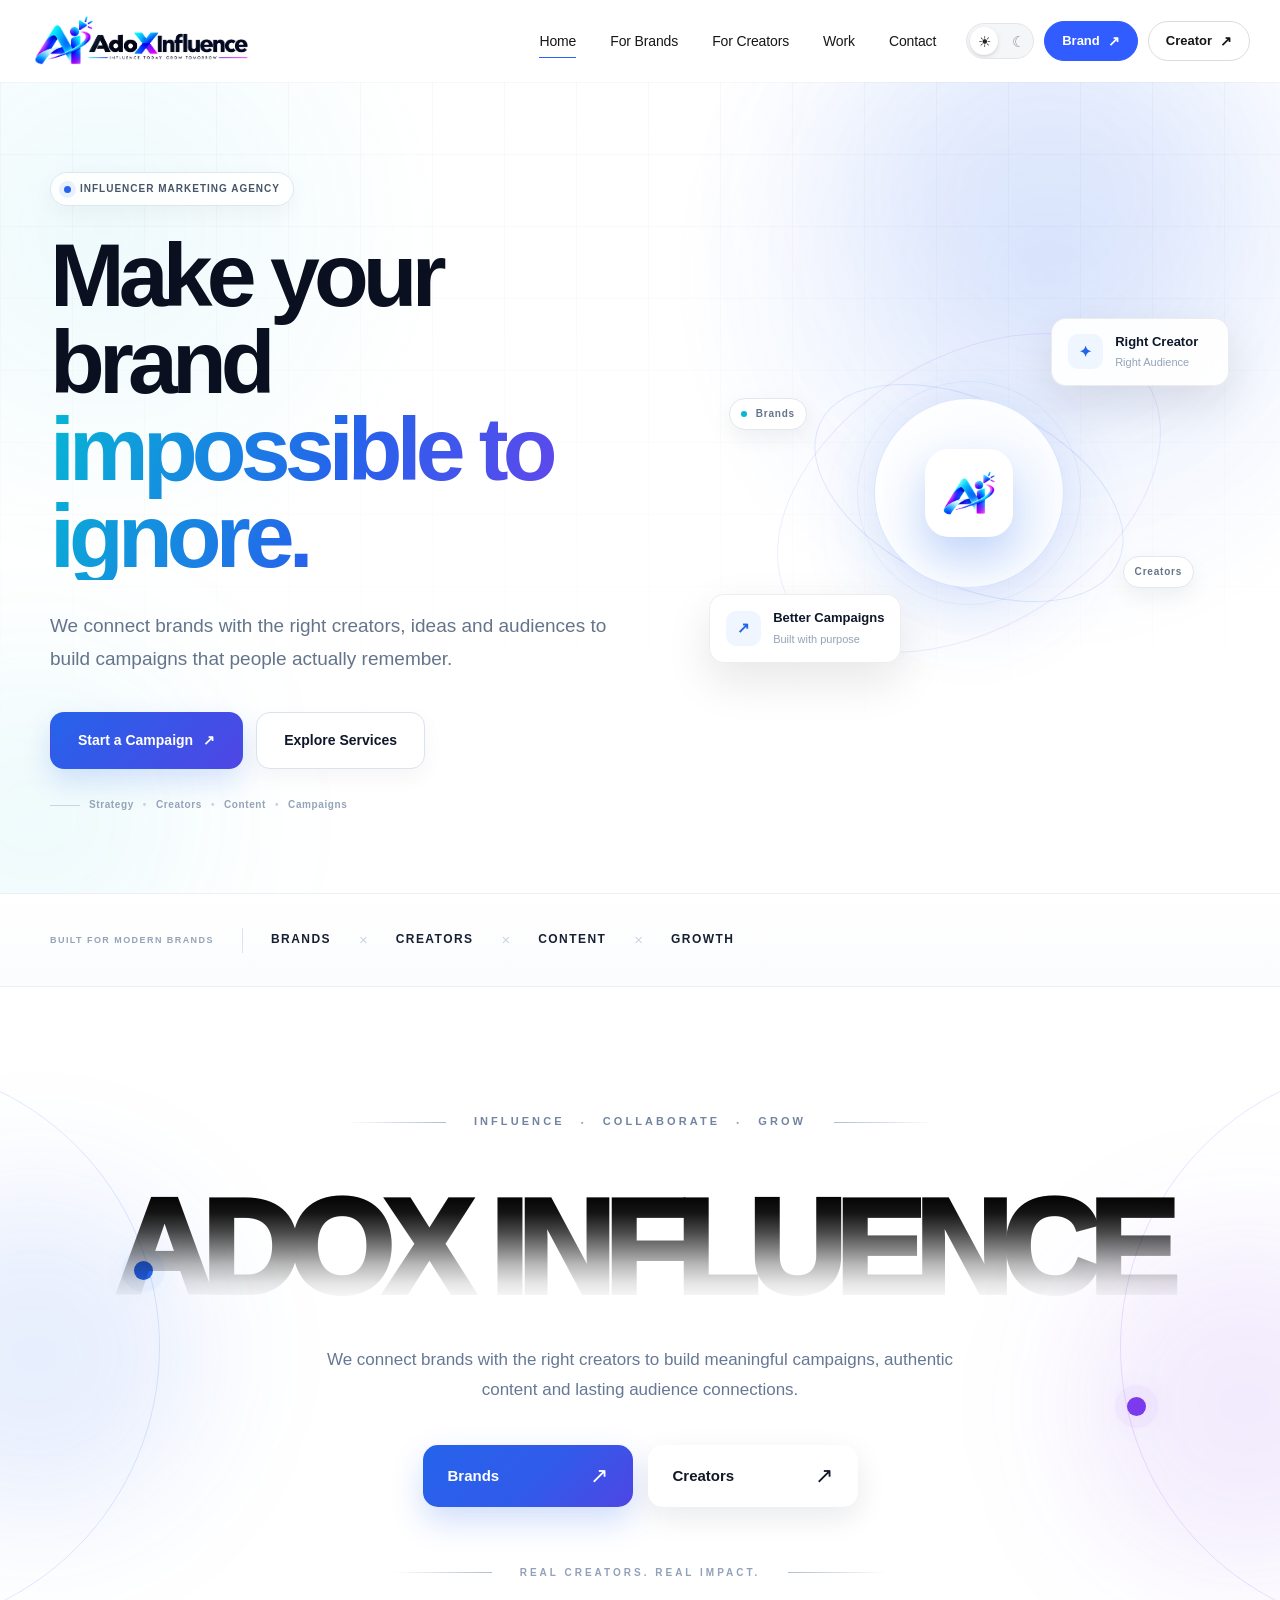
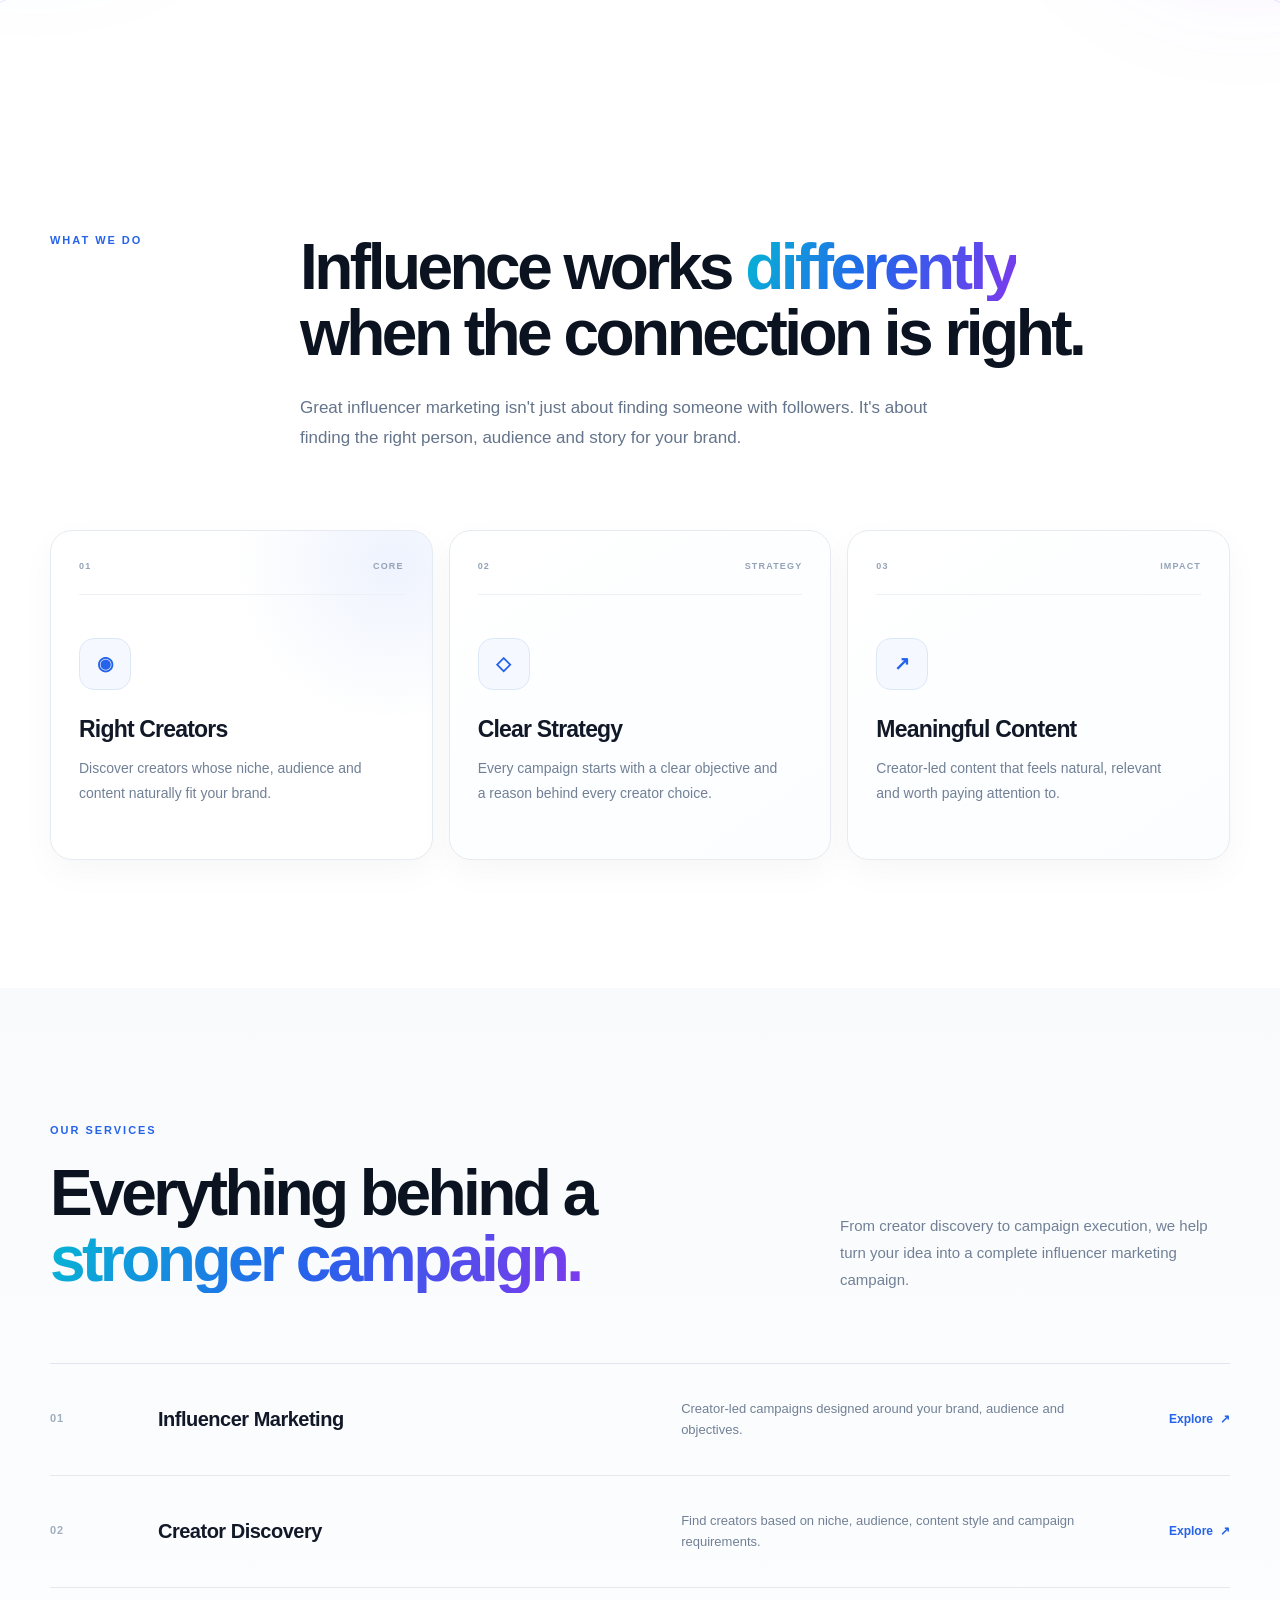
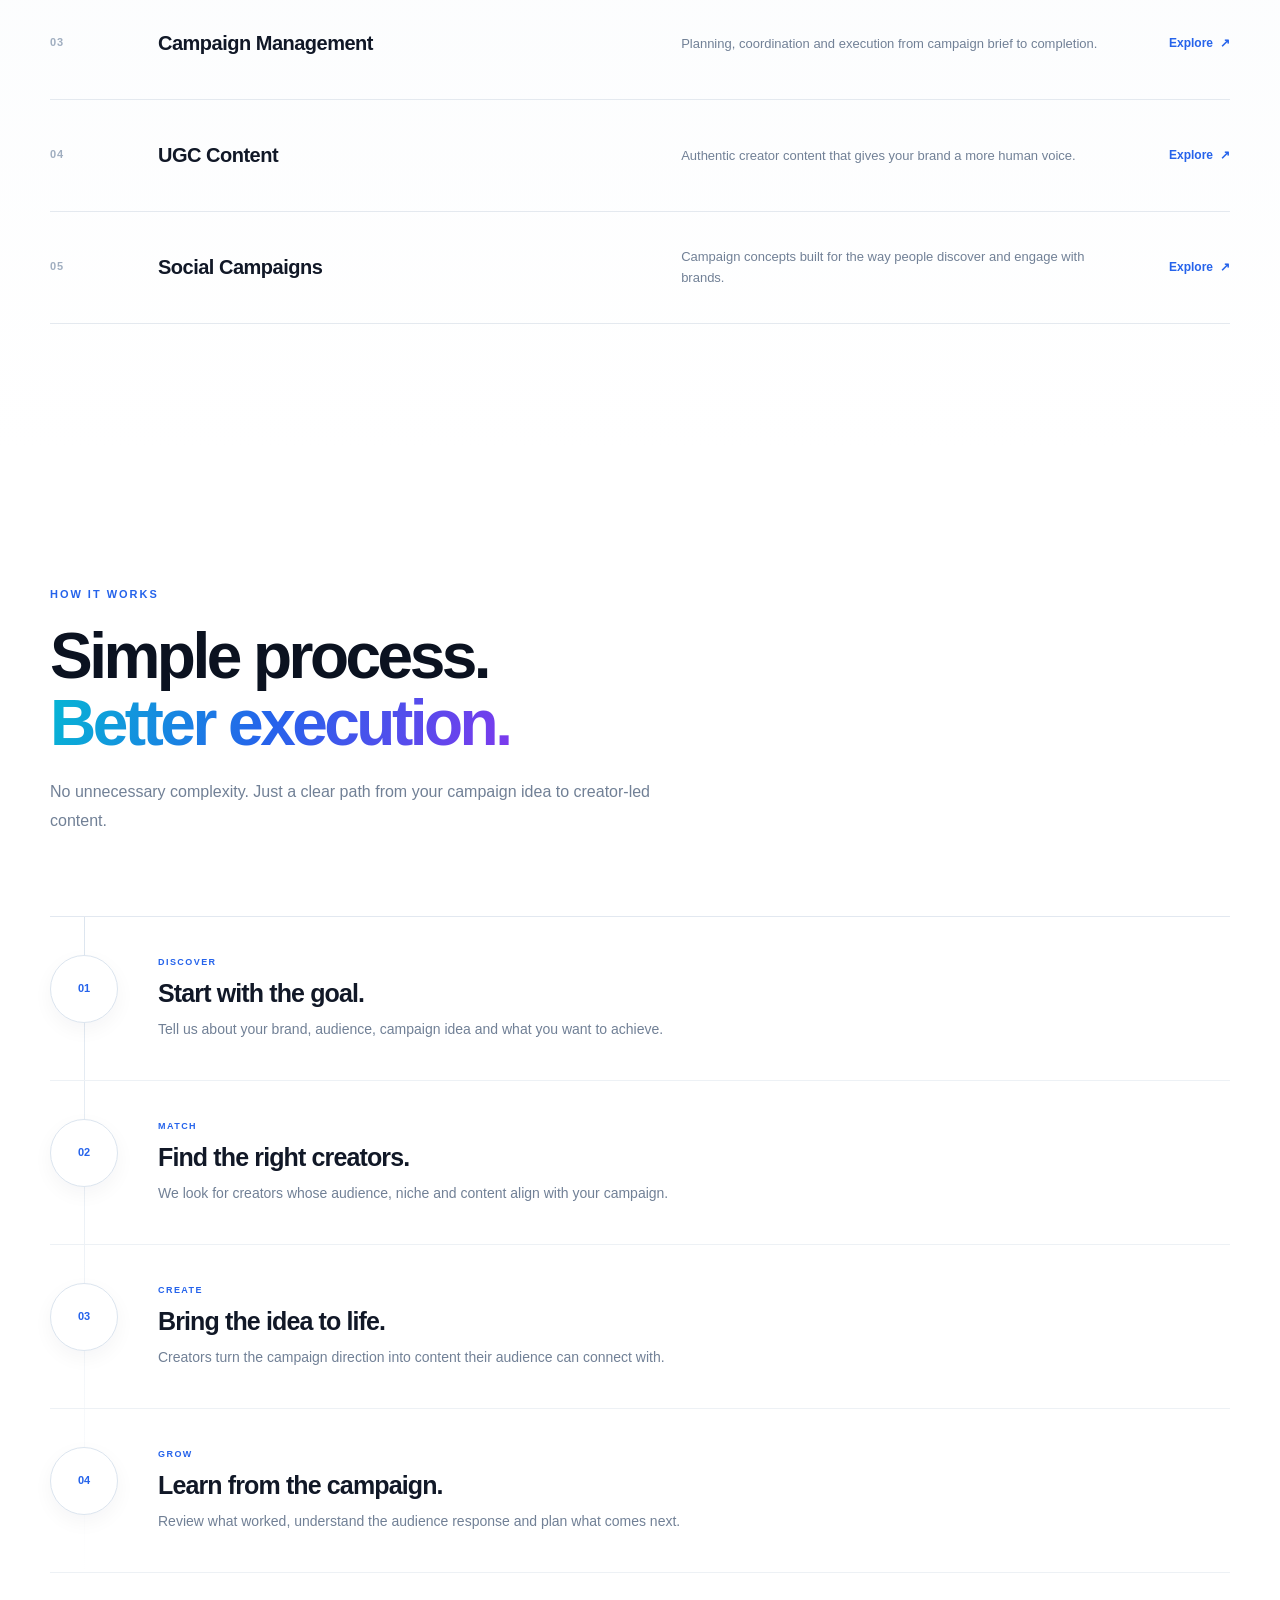
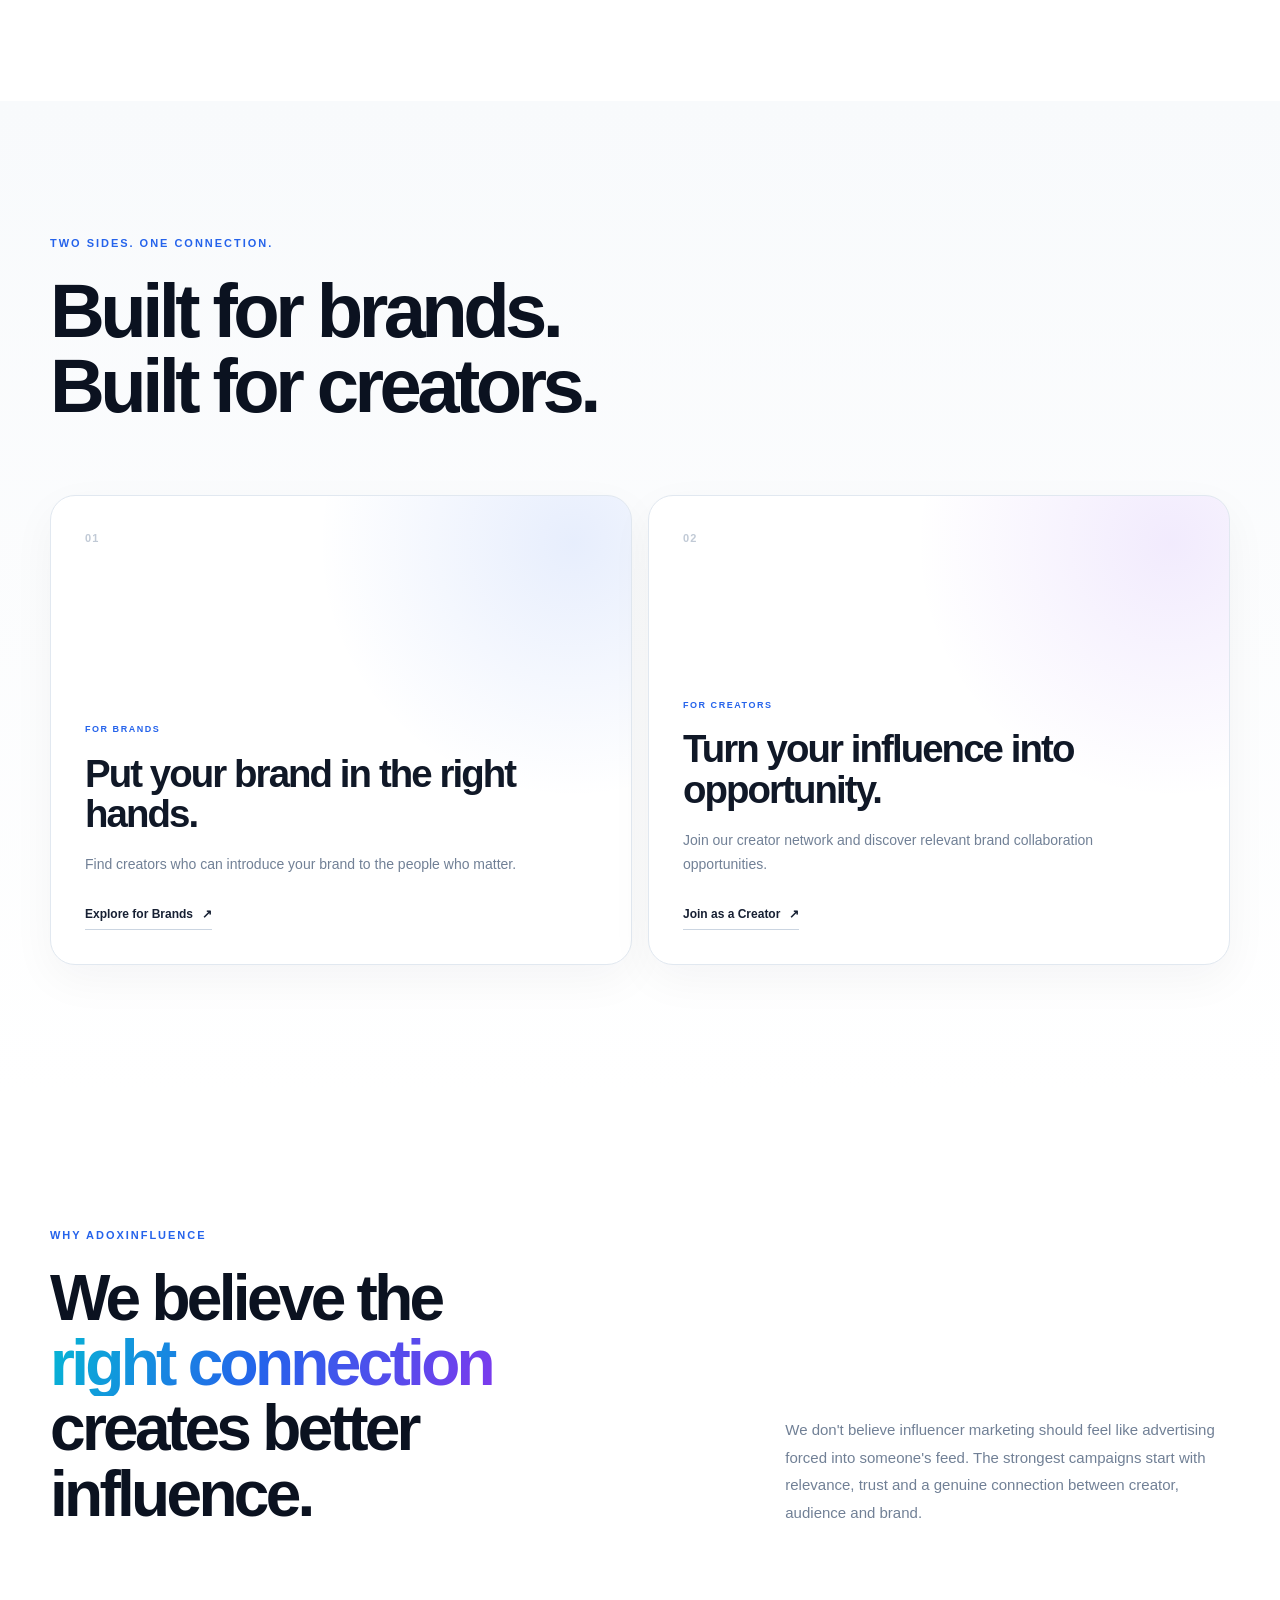
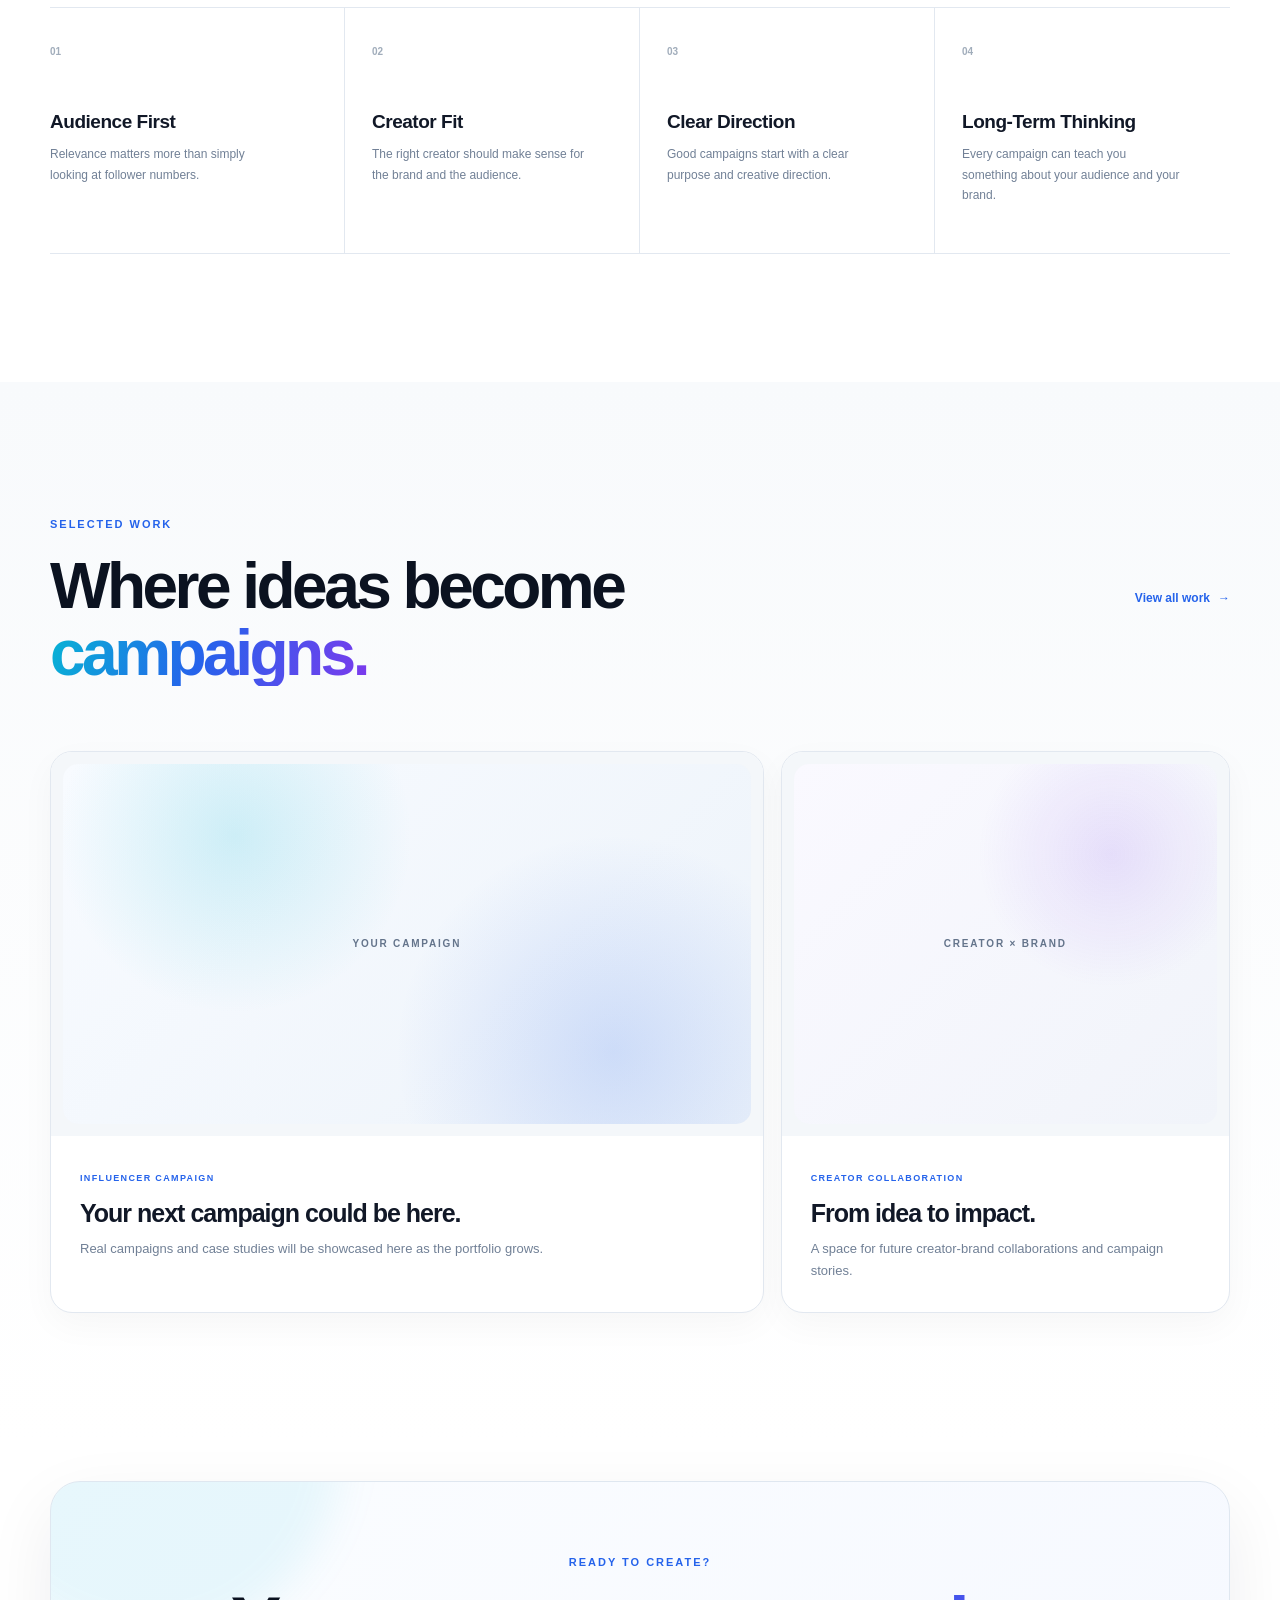
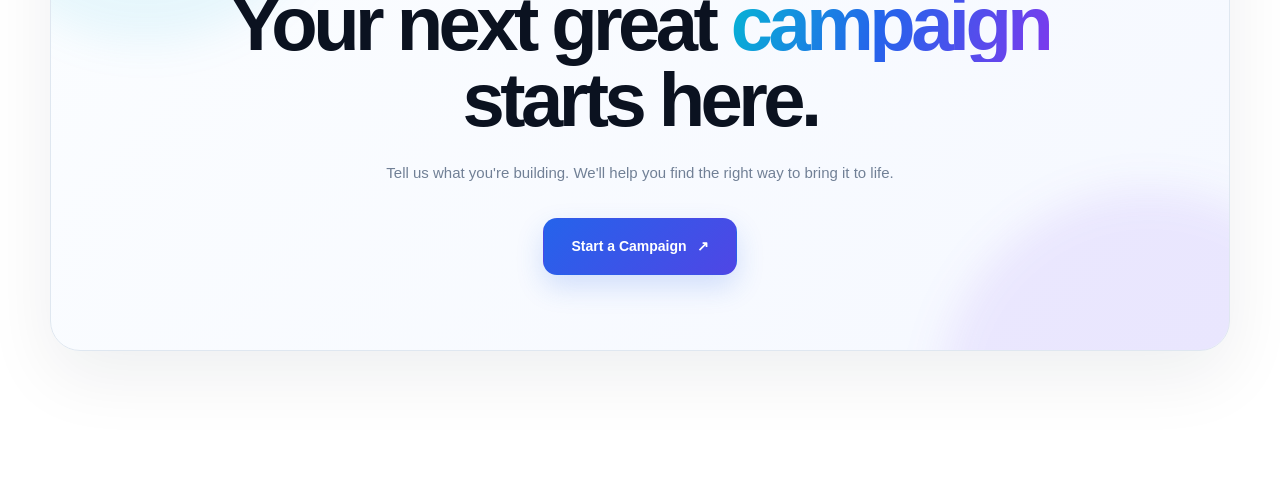
==== index.html @ 62353c29 "Updated design" ====
<!DOCTYPE html>
<html lang="en">

<head>
    <meta charset="UTF-8">

    <meta name="viewport" content="width=device-width, initial-scale=1.0">

    <meta name="description"
        content="AdoXInfluence connects brands with the right creators to build meaningful influencer marketing campaigns.">

    <title>AdoXInfluence — Influence That Matters</title>

    <link rel="icon" type="image/svg+xml" href="assets/logo/adoxinfluence-icon.png">

    <!-- CSS -->
    <link rel="stylesheet" href="css/style.css">
    <link rel="stylesheet" href="css/responsive.css">
    <link rel="stylesheet" href="css/components.css">
    <link rel="stylesheet" href="./components/header.css">
    <link rel="stylesheet" href="components/header.css">
</head>

<body>
    <div id="header-placeholder"></div>
    <main>

        <!-- =====================================================
         HERO
    ====================================================== -->

        <section class="hero-section">

            <div class="hero-background">
                <div class="hero-gradient hero-gradient-one"></div>
                <div class="hero-gradient hero-gradient-two"></div>
                <div class="hero-grid"></div>
            </div>

            <div class="container hero-container">

                <div class="hero-content">

                    <div class="eyebrow">
                        <span class="eyebrow-dot"></span>
                        Influencer Marketing Agency
                    </div>

                    <h1>
                        Make your brand
                        <span class="gradient-text">
                            impossible to ignore.
                        </span>
                    </h1>

                    <p class="hero-description">
                        We connect brands with the right creators,
                        ideas and audiences to build campaigns that
                        people actually remember.
                    </p>

                    <div class="hero-actions">

                        <a href="pages/contact.html" class="btn btn-primary btn-large">
                            Start a Campaign
                            <span>↗</span>
                        </a>

                        <a href="pages/services.html" class="btn btn-secondary btn-large">
                            Explore Services
                        </a>

                    </div>

                    <div class="hero-trust-line">
                        <span></span>
                        Strategy
                        <b>•</b>
                        Creators
                        <b>•</b>
                        Content
                        <b>•</b>
                        Campaigns
                    </div>

                </div>


                <!-- HERO VISUAL -->

                <div class="hero-visual">

                    <div class="visual-orbit visual-orbit-one"></div>
                    <div class="visual-orbit visual-orbit-two"></div>

                    <div class="visual-glow"></div>

                    <div class="hero-center">

                        <div class="hero-logo-box">
                            <img src="assets/logo/adoxinfluence-icon.png" alt="AdoXInfluence">
                        </div>

                        <div class="center-ring"></div>

                    </div>


                    <!-- Floating card -->

                    <div class="floating-card floating-card-one">

                        <div class="floating-card-icon">
                            ✦
                        </div>

                        <div>
                            <strong>
                                Right Creator
                            </strong>

                            <small>
                                Right Audience
                            </small>
                        </div>

                    </div>


                    <div class="floating-card floating-card-two">

                        <div class="floating-card-icon">
                            ↗
                        </div>

                        <div>
                            <strong>
                                Better Campaigns
                            </strong>

                            <small>
                                Built with purpose
                            </small>
                        </div>

                    </div>


                    <div class="visual-tag tag-one">
                        <span></span>
                        Brands
                    </div>

                    <div class="visual-tag tag-two">
                        Creators
                    </div>

                </div>

            </div>

        </section>


        <!-- =====================================================
         BRAND / POSITIONING STRIP
    ====================================================== -->

        <section class="positioning-strip">

            <div class="container">

                <div class="positioning-inner">

                    <span>
                        BUILT FOR MODERN BRANDS
                    </span>

                    <div class="positioning-line"></div>

                    <strong>
                        BRANDS
                    </strong>

                    <i>×</i>

                    <strong>
                        CREATORS
                    </strong>

                    <i>×</i>

                    <strong>
                        CONTENT
                    </strong>

                    <i>×</i>

                    <strong>
                        GROWTH
                    </strong>

                </div>

            </div>

        </section>





        <!-- =====================================================
     ADOX INFLUENCE — FEATURE HERO
===================================================== -->

        <section class="adx-feature">

            <!-- Background decoration -->
            <div class="adx-circle adx-circle-left"></div>
            <div class="adx-circle adx-circle-right"></div>

            <div class="adx-glow adx-glow-left"></div>
            <div class="adx-glow adx-glow-right"></div>

            <div class="adx-dot adx-dot-left"></div>
            <div class="adx-dot adx-dot-right"></div>


            <!-- Main content -->
            <div class="adx-content">

                <!-- Top label -->
                <div class="adx-top-label">
                    <span></span>

                    <p>
                        INFLUENCE
                        <b>•</b>
                        COLLABORATE
                        <b>•</b>
                        GROW
                    </p>

                    <span></span>
                </div>


                <!-- Main brand name -->
                <h1 class="adx-title">
                    ADOX INFLUENCE
                </h1>


                <!-- Description -->
                <p class="adx-description">
                    We connect brands with the right creators to build meaningful
                    campaigns, authentic content and lasting audience connections.
                </p>


                <!-- Buttons -->
                <div class="adx-actions">

                    <a href="pages/brands.html" class="adx-button adx-button-primary">
                        <span>Brands</span>
                        <i>↗</i>
                    </a>

                    <a href="pages/creators.html" class="adx-button adx-button-secondary">
                        <span>Creators</span>
                        <i>↗</i>
                    </a>

                </div>


                <!-- Bottom label -->
                <div class="adx-bottom-label">

                    <span></span>

                    <p>REAL CREATORS. REAL IMPACT.</p>

                    <span></span>

                </div>

            </div>

        </section>


        <!-- =====================================================
         INTRO / WHAT WE DO
    ====================================================== -->

        <section class="section intro-section">

            <div class="container">

                <div class="intro-layout">

                    <div class="section-label">
                        WHAT WE DO
                    </div>

                    <div class="intro-content">

                        <h2>
                            Influence works
                            <span class="gradient-text">
                                differently
                            </span>
                            when the connection is right.
                        </h2>

                        <p>
                            Great influencer marketing isn't just about
                            finding someone with followers. It's about
                            finding the right person, audience and story
                            for your brand.
                        </p>

                    </div>

                </div>


                <div class="intro-cards">

                    <article class="intro-card intro-card-main">

                        <div class="card-top">
                            <span>01</span>
                            <span>CORE</span>
                        </div>

                        <div class="intro-icon">
                            ◉
                        </div>

                        <h3>
                            Right Creators
                        </h3>

                        <p>
                            Discover creators whose niche, audience
                            and content naturally fit your brand.
                        </p>

                    </article>


                    <article class="intro-card">

                        <div class="card-top">
                            <span>02</span>
                            <span>STRATEGY</span>
                        </div>

                        <div class="intro-icon">
                            ◇
                        </div>

                        <h3>
                            Clear Strategy
                        </h3>

                        <p>
                            Every campaign starts with a clear objective
                            and a reason behind every creator choice.
                        </p>

                    </article>


                    <article class="intro-card">

                        <div class="card-top">
                            <span>03</span>
                            <span>IMPACT</span>
                        </div>

                        <div class="intro-icon">
                            ↗
                        </div>

                        <h3>
                            Meaningful Content
                        </h3>

                        <p>
                            Creator-led content that feels natural,
                            relevant and worth paying attention to.
                        </p>

                    </article>

                </div>

            </div>

        </section>


        <!-- =====================================================
         SERVICES
    ====================================================== -->

        <section class="section services-section">

            <div class="container">

                <div class="section-header">

                    <div>

                        <span class="section-label">
                            OUR SERVICES
                        </span>

                        <h2>
                            Everything behind a
                            <span class="gradient-text">
                                stronger campaign.
                            </span>
                        </h2>

                    </div>

                    <p>
                        From creator discovery to campaign execution,
                        we help turn your idea into a complete
                        influencer marketing campaign.
                    </p>

                </div>


                <div class="services-list">

                    <article class="service-row">

                        <div class="service-index">
                            01
                        </div>

                        <div class="service-title">
                            <span>01</span>
                            Influencer Marketing
                        </div>

                        <p>
                            Creator-led campaigns designed around
                            your brand, audience and objectives.
                        </p>

                        <a href="pages/services.html">
                            Explore
                            <span>↗</span>
                        </a>

                    </article>


                    <article class="service-row">

                        <div class="service-index">
                            02
                        </div>

                        <div class="service-title">
                            <span>02</span>
                            Creator Discovery
                        </div>

                        <p>
                            Find creators based on niche, audience,
                            content style and campaign requirements.
                        </p>

                        <a href="pages/services.html">
                            Explore
                            <span>↗</span>
                        </a>

                    </article>


                    <article class="service-row">

                        <div class="service-index">
                            03
                        </div>

                        <div class="service-title">
                            <span>03</span>
                            Campaign Management
                        </div>

                        <p>
                            Planning, coordination and execution
                            from campaign brief to completion.
                        </p>

                        <a href="pages/services.html">
                            Explore
                            <span>↗</span>
                        </a>

                    </article>


                    <article class="service-row">

                        <div class="service-index">
                            04
                        </div>

                        <div class="service-title">
                            <span>04</span>
                            UGC Content
                        </div>

                        <p>
                            Authentic creator content that gives
                            your brand a more human voice.
                        </p>

                        <a href="pages/services.html">
                            Explore
                            <span>↗</span>
                        </a>

                    </article>


                    <article class="service-row">

                        <div class="service-index">
                            05
                        </div>

                        <div class="service-title">
                            <span>05</span>
                            Social Campaigns
                        </div>

                        <p>
                            Campaign concepts built for the way
                            people discover and engage with brands.
                        </p>

                        <a href="pages/services.html">
                            Explore
                            <span>↗</span>
                        </a>

                    </article>

                </div>

            </div>

        </section>


        <!-- =====================================================
         PROCESS
    ====================================================== -->

        <section class="section process-section">

            <div class="container">

                <div class="process-header">

                    <span class="section-label">
                        HOW IT WORKS
                    </span>

                    <h2>
                        Simple process.
                        <span class="gradient-text">
                            Better execution.
                        </span>
                    </h2>

                    <p>
                        No unnecessary complexity. Just a clear path
                        from your campaign idea to creator-led content.
                    </p>

                </div>


                <div class="process-timeline">

                    <article class="process-item">

                        <div class="process-number">
                            01
                        </div>

                        <div class="process-content">

                            <span>
                                DISCOVER
                            </span>

                            <h3>
                                Start with the goal.
                            </h3>

                            <p>
                                Tell us about your brand, audience,
                                campaign idea and what you want to achieve.
                            </p>

                        </div>

                    </article>


                    <article class="process-item">

                        <div class="process-number">
                            02
                        </div>

                        <div class="process-content">

                            <span>
                                MATCH
                            </span>

                            <h3>
                                Find the right creators.
                            </h3>

                            <p>
                                We look for creators whose audience,
                                niche and content align with your campaign.
                            </p>

                        </div>

                    </article>


                    <article class="process-item">

                        <div class="process-number">
                            03
                        </div>

                        <div class="process-content">

                            <span>
                                CREATE
                            </span>

                            <h3>
                                Bring the idea to life.
                            </h3>

                            <p>
                                Creators turn the campaign direction
                                into content their audience can connect with.
                            </p>

                        </div>

                    </article>


                    <article class="process-item">

                        <div class="process-number">
                            04
                        </div>

                        <div class="process-content">

                            <span>
                                GROW
                            </span>

                            <h3>
                                Learn from the campaign.
                            </h3>

                            <p>
                                Review what worked, understand the
                                audience response and plan what comes next.
                            </p>

                        </div>

                    </article>

                </div>

            </div>

        </section>


        <!-- =====================================================
         BRANDS + CREATORS
    ====================================================== -->

        <section class="section audience-section">

            <div class="container">

                <div class="audience-heading">

                    <span class="section-label">
                        TWO SIDES. ONE CONNECTION.
                    </span>

                    <h2>
                        Built for brands.
                        <br>
                        Built for creators.
                    </h2>

                </div>


                <div class="audience-grid">

                    <!-- BRANDS -->

                    <article class="audience-panel brands-panel">

                        <div class="panel-number">
                            01
                        </div>

                        <div class="panel-content">

                            <span class="panel-label">
                                FOR BRANDS
                            </span>

                            <h3>
                                Put your brand
                                in the right hands.
                            </h3>

                            <p>
                                Find creators who can introduce your
                                brand to the people who matter.
                            </p>

                            <a href="pages/brands.html" class="panel-button">
                                Explore for Brands
                                <span>↗</span>
                            </a>

                        </div>

                    </article>


                    <!-- CREATORS -->

                    <article class="audience-panel creators-panel">

                        <div class="panel-number">
                            02
                        </div>

                        <div class="panel-content">

                            <span class="panel-label">
                                FOR CREATORS
                            </span>

                            <h3>
                                Turn your influence
                                into opportunity.
                            </h3>

                            <p>
                                Join our creator network and discover
                                relevant brand collaboration opportunities.
                            </p>

                            <a href="pages/creators.html" class="panel-button">
                                Join as a Creator
                                <span>↗</span>
                            </a>

                        </div>

                    </article>

                </div>

            </div>

        </section>


        <!-- =====================================================
         WHY US
    ====================================================== -->

        <section class="section philosophy-section">

            <div class="container">

                <div class="philosophy-layout">

                    <div>

                        <span class="section-label">
                            WHY ADOXINFLUENCE
                        </span>

                        <h2>
                            We believe the
                            <span class="gradient-text">
                                right connection
                            </span>
                            creates better influence.
                        </h2>

                    </div>

                    <p>
                        We don't believe influencer marketing should
                        feel like advertising forced into someone's feed.
                        The strongest campaigns start with relevance,
                        trust and a genuine connection between creator,
                        audience and brand.
                    </p>

                </div>


                <div class="principles-grid">

                    <article class="principle">

                        <span>01</span>

                        <h3>
                            Audience First
                        </h3>

                        <p>
                            Relevance matters more than simply
                            looking at follower numbers.
                        </p>

                    </article>


                    <article class="principle">

                        <span>02</span>

                        <h3>
                            Creator Fit
                        </h3>

                        <p>
                            The right creator should make sense
                            for the brand and the audience.
                        </p>

                    </article>


                    <article class="principle">

                        <span>03</span>

                        <h3>
                            Clear Direction
                        </h3>

                        <p>
                            Good campaigns start with a clear
                            purpose and creative direction.
                        </p>

                    </article>


                    <article class="principle">

                        <span>04</span>

                        <h3>
                            Long-Term Thinking
                        </h3>

                        <p>
                            Every campaign can teach you something
                            about your audience and your brand.
                        </p>

                    </article>

                </div>

            </div>

        </section>


        <!-- =====================================================
         WORK / CASE STUDIES
    ====================================================== -->

        <section class="section work-section">

            <div class="container">

                <div class="section-header work-header">

                    <div>

                        <span class="section-label">
                            SELECTED WORK
                        </span>

                        <h2>
                            Where ideas become
                            <span class="gradient-text">
                                campaigns.
                            </span>
                        </h2>

                    </div>

                    <a href="pages/work.html" class="text-link">
                        View all work
                        <span>→</span>
                    </a>

                </div>


                <div class="work-grid">

                    <!-- MAIN PROJECT -->

                    <article class="work-card work-main">

                        <div class="work-image">

                            <div class="work-image-placeholder">
                                <span>
                                    YOUR CAMPAIGN
                                </span>
                            </div>

                        </div>

                        <div class="work-details">

                            <span>
                                INFLUENCER CAMPAIGN
                            </span>

                            <h3>
                                Your next campaign
                                could be here.
                            </h3>

                            <p>
                                Real campaigns and case studies
                                will be showcased here as the portfolio grows.
                            </p>

                        </div>

                    </article>


                    <!-- SECOND PROJECT -->

                    <article class="work-card">

                        <div class="work-image">

                            <div class="work-image-placeholder secondary">
                                <span>
                                    CREATOR × BRAND
                                </span>
                            </div>

                        </div>

                        <div class="work-details">

                            <span>
                                CREATOR COLLABORATION
                            </span>

                            <h3>
                                From idea
                                to impact.
                            </h3>

                            <p>
                                A space for future creator-brand
                                collaborations and campaign stories.
                            </p>

                        </div>

                    </article>

                </div>

            </div>

        </section>


        <!-- =====================================================
         FINAL CTA
    ====================================================== -->

        <section class="section final-cta-section">

            <div class="container">

                <div class="final-cta">

                    <div class="cta-background">
                        <div></div>
                        <div></div>
                    </div>

                    <span class="section-label">
                        READY TO CREATE?
                    </span>

                    <h2>
                        Your next great
                        <span class="gradient-text">
                            campaign
                        </span>
                        starts here.
                    </h2>

                    <p>
                        Tell us what you're building.
                        We'll help you find the right way to bring it to life.
                    </p>

                    <a href="pages/contact.html" class="btn btn-primary btn-large">
                        Start a Campaign
                        <span>↗</span>
                    </a>

                </div>

            </div>

        </section>

    </main>


    <!-- =====================================================
     JAVASCRIPT
====================================================== -->

    <script src="js/main.js"></script>
    <script src="js/animations.js"></script>
<script src="js/header.js"></script>
</body>

</html>
---- css/style.css ----
/* =========================================================
   AdoXInfluence — PREMIUM MAIN STYLESHEET
   Theme: Clean / Light / Premium / Modern Agency
========================================================= */


/* =========================================================
   01. GLOBAL RESET
========================================================= */

*,
*::before,
*::after {
    margin: 0;
    padding: 0;
    box-sizing: border-box;
}

html {
    scroll-behavior: smooth;
}

body {
    font-family:
        Inter,
        "SF Pro Display",
        "SF Pro Text",
        "Segoe UI",
        Arial,
        sans-serif;

    background: #ffffff;
    color: #0b1220;
    line-height: 1.6;
    overflow-x: hidden;

    -webkit-font-smoothing: antialiased;
    text-rendering: optimizeLegibility;
}

img {
    display: block;
    max-width: 100%;
}

a {
    color: inherit;
    text-decoration: none;
}

button,
input,
textarea,
select {
    font: inherit;
}

::selection {
    background: rgba(37, 99, 235, 0.14);
    color: #0b1220;
}


/* =========================================================
   02. GLOBAL CONTAINER
========================================================= */

.container {
    width: min(1180px, calc(100% ));
    margin-inline: auto;
}


/* =========================================================
   03. GLOBAL SECTION
========================================================= */

.section {
    position: relative;
    padding: 128px 0;
    overflow: hidden;
}


/* =========================================================
   04. GLOBAL SECTION LABEL
========================================================= */

.section-label {
    display: inline-flex;
    align-items: center;
    color: #2563eb;
    font-size: 11px;
    line-height: 1;
    font-weight: 800;
    letter-spacing: 0.18em;
    text-transform: uppercase;
}


/* =========================================================
   05. GLOBAL GRADIENT TEXT
========================================================= */

.gradient-text {
    display: inline-block;

    background:
        linear-gradient(
            110deg,
            #06b6d4 0%,
            #2563eb 48%,
            #7c3aed 100%
        );

    -webkit-background-clip: text;
    background-clip: text;
    -webkit-text-fill-color: transparent;
}


/* =========================================================
   06. GLOBAL BUTTONS
========================================================= */

.btn {
    display: inline-flex;
    align-items: center;
    justify-content: center;
    gap: 10px;

    min-height: 50px;
    padding: 0 23px;

    border: 1px solid transparent;
    border-radius: 12px;

    font-size: 14px;
    font-weight: 750;

    cursor: pointer;

    transition:
        transform 0.3s ease,
        box-shadow 0.3s ease,
        border-color 0.3s ease,
        background 0.3s ease;
}

.btn:hover {
    transform: translateY(-3px);
}

.btn-large {
    min-height: 57px;
    padding: 0 27px;
    border-radius: 14px;
}

.btn-primary {
    color: #ffffff;

    background:
        linear-gradient(
            135deg,
            #2563eb 0%,
            #4f46e5 100%
        );

    box-shadow:
        0 12px 28px rgba(37, 99, 235, 0.18);
}

.btn-primary:hover {
    box-shadow:
        0 18px 40px rgba(37, 99, 235, 0.27);
}

.btn-primary span {
    transition: transform 0.3s ease;
}

.btn-primary:hover span {
    transform: translate(3px, -3px);
}

.btn-secondary {
    color: #0f172a;
    background: #ffffff;

    border-color: #dbe3ec;

    box-shadow:
        0 8px 22px rgba(15, 23, 42, 0.045);
}

.btn-secondary:hover {
    border-color: #b9c7d8;

    box-shadow:
        0 13px 30px rgba(15, 23, 42, 0.08);
}


/* =========================================================
   07. HERO
========================================================= */

.hero-section {
    position: relative;

    min-height: 760px;

    display: flex;
    align-items: center;

    background:
        radial-gradient(
            circle at 82% 24%,
            rgba(37, 99, 235, 0.10),
            transparent 31%
        ),
        radial-gradient(
            circle at 8% 18%,
            rgba(6, 182, 212, 0.07),
            transparent 25%
        ),
        #ffffff;

    overflow: hidden;
}

.hero-background {
    position: absolute;
    inset: 0;

    pointer-events: none;
}

.hero-gradient {
    position: absolute;

    border-radius: 50%;

    filter: blur(85px);
}

.hero-gradient-one {
    width: 390px;
    height: 390px;

    top: -80px;
    right: 3%;

    background: rgba(37, 99, 235, 0.09);
}

.hero-gradient-two {
    width: 310px;
    height: 310px;

    left: -120px;
    bottom: -80px;

    background: rgba(6, 182, 212, 0.07);
}

.hero-grid {
    position: absolute;
    inset: 0;

    background-image:
        linear-gradient(
            rgba(15, 23, 42, 0.026) 1px,
            transparent 1px
        ),
        linear-gradient(
            90deg,
            rgba(15, 23, 42, 0.026) 1px,
            transparent 1px
        );

    background-size: 72px 72px;

    mask-image:
        linear-gradient(
            to bottom,
            black 0%,
            transparent 88%
        );
}

.hero-container {
    position: relative;
    z-index: 2;

    display: grid;

    grid-template-columns:
        minmax(0, 1.06fr)
        minmax(420px, 0.94fr);

    align-items: center;

    gap: 70px;

    padding-top: 90px;
    padding-bottom: 80px;
}

.hero-content {
    max-width: 690px;
}

.eyebrow {
    display: inline-flex;
    align-items: center;
    gap: 9px;

    margin-bottom: 26px;
    padding: 8px 13px;

    border: 1px solid #dce6f2;
    border-radius: 999px;

    background: rgba(255, 255, 255, 0.86);

    color: #475569;

    font-size: 10px;
    font-weight: 750;

    letter-spacing: 0.1em;
    text-transform: uppercase;

    box-shadow:
        0 7px 22px rgba(15, 23, 42, 0.045);

    backdrop-filter: blur(12px);
}

.eyebrow-dot {
    width: 7px;
    height: 7px;

    flex-shrink: 0;

    border-radius: 50%;

    background: #2563eb;

    box-shadow:
        0 0 0 5px rgba(37, 99, 235, 0.09);
}

.hero-content h1 {
    max-width: 800px;

    color: #0a1020;

    font-size: clamp(54px, 7vw, 92px);
    line-height: 0.97;

    letter-spacing: -0.065em;
    font-weight: 850;
}

.hero-description {
    max-width: 590px;

    margin-top: 29px;

    color: #64748b;

    font-size: clamp(16px, 1.5vw, 19px);
    line-height: 1.75;
}

.hero-actions {
    display: flex;
    align-items: center;
    flex-wrap: wrap;
    gap: 13px;

    margin-top: 37px;
}

.hero-trust-line {
    display: flex;
    align-items: center;
    flex-wrap: wrap;
    gap: 9px;

    margin-top: 28px;

    color: #94a3b8;

    font-size: 10px;
    font-weight: 750;

    letter-spacing: 0.06em;
}

.hero-trust-line > span {
    width: 30px;
    height: 1px;

    background: #cbd5e1;
}

.hero-trust-line b {
    color: #cbd5e1;
}


/* =========================================================
   08. HERO VISUAL
========================================================= */

.hero-visual {
    position: relative;

    width: min(500px, 100%);
    aspect-ratio: 1 / 1;

    margin-inline: auto;
}

.visual-orbit {
    position: absolute;

    top: 50%;
    left: 50%;

    border: 1px solid rgba(37, 99, 235, 0.13);
    border-radius: 50%;

    transform: translate(-50%, -50%);
}

.visual-orbit-one {
    width: 330px;
    height: 185px;

    transform:
        translate(-50%, -50%)
        rotate(25deg);
}

.visual-orbit-two {
    width: 420px;
    height: 270px;

    border-color: rgba(124, 58, 237, 0.10);

    transform:
        translate(-50%, -50%)
        rotate(-32deg);
}

.visual-glow {
    position: absolute;

    top: 50%;
    left: 50%;

    width: 250px;
    height: 250px;

    transform: translate(-50%, -50%);

    border-radius: 50%;

    background:
        radial-gradient(
            circle,
            rgba(37, 99, 235, 0.17),
            transparent 68%
        );

    filter: blur(20px);
}


/* =========================================================
   09. HERO CENTER
========================================================= */

.hero-center {
    position: absolute;

    top: 50%;
    left: 50%;

    width: 190px;
    height: 190px;

    display: grid;
    place-items: center;

    transform: translate(-50%, -50%);

    border: 1px solid rgba(37, 99, 235, 0.14);
    border-radius: 50%;

    background:
        linear-gradient(
            145deg,
            #ffffff,
            #f1f7ff
        );

    box-shadow:
        0 30px 80px rgba(37, 99, 235, 0.13),
        inset 0 0 30px rgba(255, 255, 255, 0.9);
}

.hero-logo-box {
    position: relative;
    z-index: 2;

    width: 88px;
    height: 88px;

    display: grid;
    place-items: center;

    border-radius: 24px;

    /* background:
        linear-gradient(
            135deg,
            #2563eb,
            #7c3aed
        ); */
        background-color: white;

    box-shadow:
        0 18px 40px rgba(37, 99, 235, 0.25);
}

.hero-logo-box img {
    width: 54px;
    height: 54px;

    object-fit: contain;
}

.center-ring {
    position: absolute;
    inset: -18px;

    border: 1px solid rgba(37, 99, 235, 0.08);
    border-radius: 50%;
}


/* =========================================================
   10. HERO FLOATING CARDS
========================================================= */

.floating-card {
    position: absolute;

    display: flex;
    align-items: center;
    gap: 12px;

    min-width: 178px;

    padding: 13px 16px;

    border: 1px solid rgba(15, 23, 42, 0.075);
    border-radius: 15px;

    background: rgba(255, 255, 255, 0.92);

    box-shadow:
        0 18px 45px rgba(15, 23, 42, 0.10);

    backdrop-filter: blur(15px);

    animation:
        heroFloat 5s ease-in-out infinite;
}

.floating-card-icon {
    width: 35px;
    height: 35px;

    display: grid;
    place-items: center;

    flex-shrink: 0;

    border-radius: 10px;

    background: #eff6ff;
    color: #2563eb;

    font-size: 15px;
    font-weight: 800;
}

.floating-card strong {
    display: block;

    color: #0f172a;

    font-size: 13px;
    font-weight: 800;
}

.floating-card small {
    display: block;

    margin-top: 2px;

    color: #94a3b8;

    font-size: 11px;
}

.floating-card-one {
    top: 15%;
    right: -2%;
}

.floating-card-two {
    left: -2%;
    bottom: 16%;

    animation-delay: -2.5s;
}

@keyframes heroFloat {
    0%,
    100% {
        transform: translateY(0);
    }

    50% {
        transform: translateY(-9px);
    }
}


/* =========================================================
   11. HERO VISUAL TAGS
========================================================= */

.visual-tag {
    position: absolute;

    padding: 7px 11px;

    border: 1px solid #e1e8f0;
    border-radius: 999px;

    background: #ffffff;

    color: #64748b;

    font-size: 10px;
    font-weight: 800;

    letter-spacing: 0.08em;

    box-shadow:
        0 8px 22px rgba(15, 23, 42, 0.06);
}

.visual-tag span {
    display: inline-block;

    width: 6px;
    height: 6px;

    margin-right: 5px;

    border-radius: 50%;

    background: #06b6d4;
}

.tag-one {
    top: 31%;
    left: 2%;
}

.tag-two {
    right: 5%;
    bottom: 31%;
}


/* =========================================================
   12. HERO — TABLET
========================================================= */

@media (max-width: 900px) {

    .hero-section {
        min-height: auto;
    }

    .hero-container {
        grid-template-columns: 1fr;
        gap: 55px;

        padding-top: 110px;
        padding-bottom: 80px;
    }

    .hero-content {
        max-width: 760px;

        margin-inline: auto;

        text-align: center;
    }

    .hero-content h1 {
        margin-inline: auto;
    }

    .hero-description {
        margin-inline: auto;
    }

    .hero-actions {
        justify-content: center;
    }

    .hero-trust-line {
        justify-content: center;
    }

    .hero-visual {
        width: min(460px, 90vw);
    }
}


/* =========================================================
   13. HERO — MOBILE
========================================================= */

@media (max-width: 640px) {

    .container {
        width: calc(100% - 32px);
    }

    .section {
        padding: 88px 0;
    }

    .hero-container {
        padding-top: 88px;
        padding-bottom: 65px;
    }

    .eyebrow {
        margin-bottom: 22px;

        padding: 7px 11px;

        font-size: 9px;
    }

    .hero-content h1 {
        font-size: clamp(45px, 14vw, 67px);

        letter-spacing: -0.06em;
    }

    .hero-description {
        margin-top: 22px;

        font-size: 15px;
        line-height: 1.7;
    }

    .hero-actions {
        flex-direction: column;

        width: 100%;

        margin-top: 30px;
    }

    .hero-actions .btn {
        width: 100%;
    }

    .hero-trust-line {
        gap: 7px;

        margin-top: 23px;

        font-size: 9px;
    }

    .hero-visual {
        width: 100%;

        margin-top: 5px;
    }

    .hero-center {
        width: 145px;
        height: 145px;
    }

    .hero-logo-box {
        width: 70px;
        height: 70px;

        border-radius: 19px;
    }

    .hero-logo-box img {
        width: 43px;
        height: 43px;
    }

    .visual-orbit-one {
        width: 260px;
        height: 145px;
    }

    .visual-orbit-two {
        width: 315px;
        height: 205px;
    }

    .floating-card {
        min-width: 145px;

        padding: 10px 12px;

        gap: 9px;
    }

    .floating-card-icon {
        width: 30px;
        height: 30px;

        font-size: 12px;
    }

    .floating-card strong {
        font-size: 11px;
    }

    .floating-card small {
        font-size: 9px;
    }

    .floating-card-one {
        right: -3px;
    }

    .floating-card-two {
        left: -3px;
    }

    .visual-tag {
        display: none;
    }
}


/* =========================================================
   14. HERO — SMALL MOBILE
========================================================= */

@media (max-width: 400px) {

    .hero-content h1 {
        font-size: 44px;
    }

    .hero-visual {
        transform: scale(0.90);

        margin-top: -10px;
        margin-bottom: -20px;
    }

    .floating-card-one {
        right: -16px;
    }

    .floating-card-two {
        left: -16px;
    }
}


/* =========================================================
   15. POSITIONING STRIP
========================================================= */

.positioning-strip {
    position: relative;

    border-top: 1px solid #edf1f5;
    border-bottom: 1px solid #edf1f5;

    background:
        linear-gradient(
            180deg,
            #ffffff 0%,
            #fbfcfe 100%
        );
}

.positioning-inner {
    min-height: 92px;

    display: flex;
    align-items: center;
    gap: 28px;
}

.positioning-inner > span {
    flex-shrink: 0;

    color: #94a3b8;

    font-size: 9px;
    font-weight: 800;

    letter-spacing: 0.16em;
}

.positioning-line {
    width: 1px;
    height: 25px;

    flex-shrink: 0;

    background: #dce3eb;
}

.positioning-inner strong {
    color: #172033;

    font-size: 12px;
    font-weight: 850;

    letter-spacing: 0.12em;

    white-space: nowrap;
}

.positioning-inner i {
    color: #cbd5e1;

    font-size: 15px;
    font-style: normal;
}


/* =========================================================
   16. POSITIONING STRIP — MOBILE
========================================================= */

@media (max-width: 640px) {

    .positioning-inner {
        min-height: 78px;

        gap: 13px;

        overflow: hidden;
    }

    .positioning-inner > span {
        font-size: 8px;
        letter-spacing: 0.10em;
    }

    .positioning-line {
        height: 21px;
    }

    .positioning-inner strong {
        font-size: 9px;
        letter-spacing: 0.07em;
    }

    .positioning-inner i {
        font-size: 11px;
    }
}


/* =========================================================
   INFLUENCE BOX
========================================================= */
.influence-box{
    margin: 30px 0px;
    justify-content: center;
    text-align: center;
    padding: 30px 20px;
    width: 100%;
}
.influence-box span{
    font-size: 8rem;
     
    
    /* font-size: 50px; */
    font-weight: 800;
    -webkit-text-fill-color: transparent;
    background: linear-gradient(rgba(187, 187, 187, 0.751), rgba(187, 187, 187, 0)) text;
}
.influence-btn-div{
    display: flex;
    gap: 20px;
    justify-content: center;
    padding: 30px;
}

.influence-primary{
    color: #ffffff;
    background: linear-gradient(135deg, #2563eb 0%, #4f46e5 100%);
    box-shadow: 0 12px 28px rgba(37, 99, 235, 0.18);
}


/* =========================================================
   ADOX INFLUENCE — FEATURE HERO
========================================================= */


/* =========================================================
   SECTION
========================================================= */

.adx-feature {
    position: relative;

    width: 100%;
    min-height: 720px;

    display: flex;
    align-items: center;
    justify-content: center;

    padding: 80px 30px;

    overflow: hidden;

    background: #ffffff;
}


/* =========================================================
   MAIN CONTENT
========================================================= */

.adx-content {
    position: relative;
    z-index: 5;

    width: 100%;
    max-width: 1500px;

    margin: 0 auto;

    display: flex;
    flex-direction: column;
    align-items: center;

    text-align: center;
}


/* =========================================================
   TOP LABEL
========================================================= */

.adx-top-label {
    display: flex;
    align-items: center;
    justify-content: center;

    gap: 28px;

    color: #7184a1;
}

.adx-top-label p {
    margin: 0;

    font-size: 11px;
    font-weight: 800;

    letter-spacing: 0.28em;

    white-space: nowrap;
}

.adx-top-label b {
    margin: 0 10px;

    color: #9eabc0;

    font-size: 8px;
}

.adx-top-label > span {
    width: 100px;
    height: 1px;

    background:
        linear-gradient(
            90deg,
            transparent,
            #aebdd2
        );
}

.adx-top-label > span:last-child {
    background:
        linear-gradient(
            90deg,
            #aebdd2,
            transparent
        );
}


/* =========================================================
   MAIN TITLE
========================================================= */

.adx-title {
    position: relative;

    width: 100%;

    margin: 62px 0 0;

    font-family:
        Inter,
        "Segoe UI",
        Arial,
        sans-serif;

    font-size: clamp(
        70px,
        10.5vw,
        158px
    );

    line-height: 0.82;

    letter-spacing: -0.075em;

    font-weight: 950;

    /*
       EXACT FADE

       TOP    = 100%
       25%    = 85%
       50%    = 50%
       75%    = 18%
       BOTTOM = 0%
    */

    background:
        linear-gradient(
            to bottom,

            rgba(0, 0, 0, 1) 0%,

            rgba(0, 0, 0, 0.92) 18%,

            rgba(0, 0, 0, 0.72) 35%,

            rgba(0, 0, 0, 0.50) 50%,

            rgba(0, 0, 0, 0.28) 65%,

            rgba(0, 0, 0, 0.10) 82%,

            rgba(0, 0, 0, 0) 100%
        );

    -webkit-background-clip: text;
    background-clip: text;

    -webkit-text-fill-color: transparent;

    background-repeat: no-repeat;
    background-size: 100% 100%;
}


/* =========================================================
   DESCRIPTION
========================================================= */

.adx-description {
    width: min(650px, 100%);

    margin: 42px auto 0;

    color: #667895;

    font-size: 17px;

    line-height: 1.75;

    font-weight: 450;
}


/* =========================================================
   BUTTONS
========================================================= */

.adx-actions {
    display: flex;
    align-items: center;
    justify-content: center;

    gap: 15px;

    margin-top: 40px;
}


/* =========================================================
   COMMON BUTTON
========================================================= */

.adx-button {
    min-width: 210px;
    height: 62px;

    display: flex;
    align-items: center;
    justify-content: space-between;

    padding: 0 25px;

    border-radius: 15px;

    font-size: 15px;
    font-weight: 800;

    transition:
        transform 0.3s ease,
        box-shadow 0.3s ease,
        background 0.3s ease;
}

.adx-button i {
    font-style: normal;

    font-size: 22px;
    font-weight: 400;

    transition:
        transform 0.3s ease;
}

.adx-button:hover {
    transform: translateY(-4px);
}

.adx-button:hover i {
    transform: translate(4px, -4px);
}


/* =========================================================
   PRIMARY BUTTON
========================================================= */

.adx-button-primary {
    color: #ffffff;

    background:
        linear-gradient(
            135deg,
            #2563eb 0%,
            #315bea 55%,
            #4f46e5 100%
        );

    box-shadow:
        0 14px 32px rgba(37, 99, 235, 0.22);
}

.adx-button-primary:hover {
    box-shadow:
        0 20px 42px rgba(37, 99, 235, 0.30);
}


/* =========================================================
   SECONDARY BUTTON
========================================================= */

.adx-button-secondary {
    color: #111827;

    background: #ffffff;

    box-shadow:
        0 10px 30px rgba(15, 23, 42, 0.09);
}

.adx-button-secondary:hover {
    box-shadow:
        0 16px 38px rgba(15, 23, 42, 0.13);
}


/* =========================================================
   BOTTOM LABEL
========================================================= */

.adx-bottom-label {
    display: flex;
    align-items: center;
    justify-content: center;

    gap: 28px;

    margin-top: 58px;
}

.adx-bottom-label p {
    margin: 0;

    color: #91a1b9;

    font-size: 10px;

    font-weight: 800;

    letter-spacing: 0.3em;
}

.adx-bottom-label > span {
    width: 100px;
    height: 1px;

    background:
        linear-gradient(
            90deg,
            transparent,
            #aebdd2
        );
}

.adx-bottom-label > span:last-child {
    background:
        linear-gradient(
            90deg,
            #aebdd2,
            transparent
        );
}


/* =========================================================
   LEFT ORBIT
========================================================= */

.adx-circle {
    position: absolute;

    width: 570px;
    height: 570px;

    border: 1px solid rgba(37, 99, 235, 0.14);

    border-radius: 50%;

    pointer-events: none;
}

.adx-circle-left {
    left: -410px;
    top: 50%;

    transform: translateY(-50%);
}


/* =========================================================
   RIGHT ORBIT
========================================================= */

.adx-circle-right {
    right: -410px;
    top: 50%;

    border-color:
        rgba(124, 58, 237, 0.14);

    transform: translateY(-50%);
}


/* =========================================================
   LEFT GLOW
========================================================= */

.adx-glow {
    position: absolute;

    width: 330px;
    height: 330px;

    border-radius: 50%;

    filter: blur(65px);

    pointer-events: none;
}

.adx-glow-left {
    left: -130px;
    top: 28%;

    background:
        rgba(37, 99, 235, 0.11);
}

.adx-glow-right {
    right: -130px;
    top: 35%;

    background:
        rgba(124, 58, 237, 0.10);
}


/* =========================================================
   LEFT BLUE DOT
========================================================= */

.adx-dot {
    position: absolute;

    width: 19px;
    height: 19px;

    border-radius: 50%;

    pointer-events: none;
}

.adx-dot-left {
    left: 10.5%;
    top: 38%;

    background: #2563eb;

    box-shadow:
        0 0 0 12px rgba(37, 99, 235, 0.04),
        0 0 35px rgba(37, 99, 235, 0.20);
}


/* =========================================================
   RIGHT PURPLE DOT
========================================================= */

.adx-dot-right {
    right: 10.5%;
    top: 57%;

    background: #7c3aed;

    box-shadow:
        0 0 0 12px rgba(124, 58, 237, 0.04),
        0 0 35px rgba(124, 58, 237, 0.20);
}


/* =========================================================
   DESKTOP REFINEMENT
========================================================= */

@media (min-width: 1500px) {

    .adx-feature {
        min-height: 760px;
    }

    .adx-title {
        font-size: 150px;
    }

    .adx-description {
        font-size: 18px;
    }
}


/* =========================================================
   TABLET
========================================================= */

@media (max-width: 900px) {

    .adx-feature {
        min-height: 650px;

        padding: 75px 25px;
    }

    .adx-title {
        margin-top: 50px;

        font-size:
            clamp(
                60px,
                11vw,
                105px
            );
    }

    .adx-description {
        margin-top: 35px;

        font-size: 15px;
    }

    .adx-circle {
        width: 430px;
        height: 430px;
    }

    .adx-circle-left {
        left: -330px;
    }

    .adx-circle-right {
        right: -330px;
    }

    .adx-dot-left {
        left: 8%;
    }

    .adx-dot-right {
        right: 8%;
    }
}


/* =========================================================
   MOBILE
========================================================= */

@media (max-width: 640px) {

    .adx-feature {
        min-height: 590px;

        padding: 65px 16px;
    }


    /* Top label */

    .adx-top-label {
        gap: 9px;
    }

    .adx-top-label p {
        font-size: 7px;

        letter-spacing: 0.17em;
    }

    .adx-top-label b {
        margin: 0 4px;

        font-size: 6px;
    }

    .adx-top-label > span {
        width: 28px;
    }


    /* Title */

    .adx-title {
        margin-top: 40px;

        font-size:
            clamp(
                42px,
                13.4vw,
                75px
            );

        letter-spacing: -0.075em;

        line-height: 0.86;
    }


    /* Description */

    .adx-description {
        width: min(390px, 100%);

        margin-top: 28px;

        font-size: 13px;

        line-height: 1.7;
    }


    /* Buttons */

    .adx-actions {
        width: 100%;

        gap: 9px;

        margin-top: 29px;
    }

    .adx-button {
        min-width: 0;

        width: 145px;
        height: 50px;

        padding: 0 17px;

        border-radius: 12px;

        font-size: 11px;
    }

    .adx-button i {
        font-size: 17px;
    }


    /* Bottom label */

    .adx-bottom-label {
        gap: 9px;

        margin-top: 39px;
    }

    .adx-bottom-label p {
        font-size: 6.5px;

        letter-spacing: 0.17em;

        white-space: nowrap;
    }

    .adx-bottom-label > span {
        width: 28px;
    }


    /* Orbits */

    .adx-circle {
        width: 300px;
        height: 300px;
    }

    .adx-circle-left {
        left: -245px;
    }

    .adx-circle-right {
        right: -245px;
    }


    /* Glows */

    .adx-glow {
        width: 220px;
        height: 220px;

        filter: blur(55px);
    }

    .adx-glow-left {
        left: -100px;
    }

    .adx-glow-right {
        right: -100px;
    }


    /* Dots */

    .adx-dot {
        width: 12px;
        height: 12px;
    }

    .adx-dot-left {
        left: 10%;
        top: 38%;
    }

    .adx-dot-right {
        right: 10%;
        top: 57%;
    }
}


/* =========================================================
   SMALL MOBILE
========================================================= */

@media (max-width: 390px) {

    .adx-feature {
        min-height: 550px;
    }

    .adx-title {
        font-size: 40px;
    }

    .adx-description {
        font-size: 12px;
    }

    .adx-button {
        width: 132px;
        height: 47px;
    }

    .adx-bottom-label {
        margin-top: 34px;
    }
}
/* =========================================================
   17. WHAT WE DO — INTRO
========================================================= */

.intro-section {
    background: #ffffff;
}

.intro-layout {
    display: grid;

    grid-template-columns: 180px minmax(0, 1fr);

    gap: 70px;

    align-items: start;
}

.intro-content {
    max-width: 820px;
}

.intro-content h2 {
    color: #0b1220;

    font-size: clamp(40px, 5vw, 66px);
    line-height: 1.03;

    letter-spacing: -0.055em;

    font-weight: 820;
}

.intro-content p {
    max-width: 650px;

    margin-top: 26px;

    color: #64748b;

    font-size: 17px;
    line-height: 1.8;
}

.intro-cards {
    display: grid;

    grid-template-columns:
        repeat(3, minmax(0, 1fr));

    gap: 16px;

    margin-top: 76px;
}

.intro-card {
    position: relative;

    min-height: 330px;

    padding: 28px;

    border: 1px solid #e6ebf1;
    border-radius: 22px;

    background:
        linear-gradient(
            145deg,
            #ffffff 0%,
            #fbfdff 100%
        );

    box-shadow:
        0 12px 35px rgba(15, 23, 42, 0.035);

    transition:
        transform 0.35s ease,
        box-shadow 0.35s ease,
        border-color 0.35s ease;
}

.intro-card:hover {
    transform: translateY(-7px);

    border-color: #d7e1ec;

    box-shadow:
        0 22px 50px rgba(15, 23, 42, 0.08);
}

.intro-card-main {
    background:
        radial-gradient(
            circle at 90% 10%,
            rgba(37, 99, 235, 0.08),
            transparent 35%
        ),
        #ffffff;
}

.card-top {
    display: flex;
    align-items: center;
    justify-content: space-between;

    padding-bottom: 21px;

    border-bottom: 1px solid #edf1f5;

    color: #94a3b8;

    font-size: 9px;
    font-weight: 800;

    letter-spacing: 0.13em;
}

.intro-icon {
    width: 52px;
    height: 52px;

    display: grid;
    place-items: center;

    margin-top: 43px;

    border: 1px solid #dce8f7;
    border-radius: 15px;

    background: #f5f9ff;

    color: #2563eb;

    font-size: 19px;
    font-weight: 700;
}

.intro-card h3 {
    margin-top: 26px;

    color: #111827;

    font-size: 23px;
    line-height: 1.2;

    letter-spacing: -0.035em;
}

.intro-card p {
    max-width: 310px;

    margin-top: 12px;

    color: #718096;

    font-size: 14px;
    line-height: 1.75;
}


/* =========================================================
   18. WHAT WE DO — MOBILE
========================================================= */

@media (max-width: 768px) {

    .intro-layout {
        grid-template-columns: 1fr;
        gap: 22px;
    }

    .intro-content h2 {
        font-size: clamp(38px, 10vw, 52px);
    }

    .intro-content p {
        margin-top: 20px;

        font-size: 15px;
    }

    .intro-cards {
        grid-template-columns: 1fr;

        gap: 13px;

        margin-top: 45px;
    }

    .intro-card {
        min-height: auto;

        padding: 23px;
    }

    .intro-icon {
        margin-top: 30px;
    }

    .intro-card h3 {
        margin-top: 20px;

        font-size: 21px;
    }
}


/* =========================================================
   19. SERVICES
========================================================= */

.services-section {
    background:
        linear-gradient(
            180deg,
            #f8fafc 0%,
            #ffffff 100%
        );
}

.section-header {
    display: grid;

    grid-template-columns:
        minmax(0, 1fr)
        minmax(280px, 390px);

    align-items: end;

    gap: 60px;
}

.section-header h2 {
    max-width: 700px;

    margin-top: 18px;

    color: #0b1220;

    font-size: clamp(40px, 5vw, 64px);
    line-height: 1.04;

    letter-spacing: -0.055em;

    font-weight: 820;
}

.section-header > p {
    color: #718096;

    font-size: 15px;
    line-height: 1.8;
}

.services-list {
    margin-top: 70px;

    border-top: 1px solid #dfe6ee;
}

.service-row {
    display: grid;

    grid-template-columns:
        80px
        minmax(280px, 1fr)
        minmax(280px, 0.85fr)
        100px;

    align-items: center;

    min-height: 112px;

    gap: 28px;

    border-bottom: 1px solid #e4e9ef;

    transition:
        padding 0.35s ease,
        background 0.35s ease;
}

.service-row:hover {
    padding-inline: 18px;

    background: #ffffff;
}

.service-index {
    color: #a0aec0;

    font-size: 11px;
    font-weight: 800;

    letter-spacing: 0.08em;
}

.service-title {
    color: #111827;

    font-size: 20px;
    font-weight: 780;

    letter-spacing: -0.025em;
}

.service-title > span {
    display: none;
}

.service-row p {
    color: #718096;

    font-size: 13px;
    line-height: 1.65;
}

.service-row a {
    display: inline-flex;
    align-items: center;
    justify-content: flex-end;
    gap: 7px;

    color: #2563eb;

    font-size: 12px;
    font-weight: 800;

    transition:
        gap 0.3s ease,
        color 0.3s ease;
}

.service-row a:hover {
    gap: 11px;
    color: #1d4ed8;
}


/* =========================================================
   20. SERVICES — MOBILE
========================================================= */

@media (max-width: 768px) {

    .section-header {
        grid-template-columns: 1fr;
        gap: 20px;
    }

    .section-header h2 {
        margin-top: 15px;

        font-size: clamp(37px, 10vw, 51px);
    }

    .section-header > p {
        max-width: 600px;

        font-size: 14px;
    }

    .services-list {
        margin-top: 45px;
    }

    .service-row {
        grid-template-columns: 38px 1fr auto;

        min-height: 105px;

        gap: 12px;
    }

    .service-index {
        align-self: start;

        padding-top: 4px;

        font-size: 10px;
    }

    .service-title {
        font-size: 17px;
    }

    .service-title > span {
        display: none;
    }

    .service-row p {
        grid-column: 2 / 4;

        margin-top: -24px;

        padding-right: 10px;

        font-size: 12px;
    }

    .service-row a {
        grid-column: 3;
        grid-row: 1;

        align-self: start;

        font-size: 10px;
    }

    .service-row:hover {
        padding-inline: 8px;
    }
}


/* =========================================================
   21. PROCESS
========================================================= */

.process-section {
    background: #ffffff;
}

.process-header {
    max-width: 760px;
}

.process-header h2 {
    margin-top: 18px;

    color: #0b1220;

    font-size: clamp(40px, 5vw, 64px);
    line-height: 1.04;

    letter-spacing: -0.055em;

    font-weight: 820;
}

.process-header p {
    max-width: 610px;

    margin-top: 22px;

    color: #718096;

    font-size: 16px;
    line-height: 1.8;
}

.process-timeline {
    position: relative;

    margin-top: 80px;

    border-top: 1px solid #e2e8f0;
}

.process-timeline::before {
    content: "";

    position: absolute;

    top: 0;
    bottom: 0;

    left: 34px;

    width: 1px;

    background:
        linear-gradient(
            to bottom,
            #dce5ef,
            transparent
        );
}

.process-item {
    position: relative;

    display: grid;

    grid-template-columns: 70px 1fr;

    gap: 38px;

    padding: 38px 0;

    border-bottom: 1px solid #edf1f5;
}

.process-number {
    position: relative;
    z-index: 2;

    width: 68px;
    height: 68px;

    display: grid;
    place-items: center;

    border: 1px solid #dce5ef;
    border-radius: 50%;

    background: #ffffff;

    color: #2563eb;

    font-size: 11px;
    font-weight: 850;

    box-shadow:
        0 7px 20px rgba(15, 23, 42, 0.045);
}

.process-content > span {
    display: block;

    color: #2563eb;

    font-size: 9px;
    font-weight: 850;

    letter-spacing: 0.16em;
}

.process-content h3 {
    margin-top: 9px;

    color: #111827;

    font-size: 25px;
    line-height: 1.2;

    letter-spacing: -0.035em;
}

.process-content p {
    max-width: 620px;

    margin-top: 9px;

    color: #718096;

    font-size: 14px;
    line-height: 1.75;
}


/* =========================================================
   22. PROCESS — MOBILE
========================================================= */

@media (max-width: 640px) {

    .process-header h2 {
        font-size: clamp(37px, 10vw, 51px);
    }

    .process-header p {
        font-size: 14px;
    }

    .process-timeline {
        margin-top: 48px;
    }

    .process-timeline::before {
        left: 25px;
    }

    .process-item {
        grid-template-columns: 52px 1fr;

        gap: 20px;

        padding: 29px 0;
    }

    .process-number {
        width: 51px;
        height: 51px;

        font-size: 9px;
    }

    .process-content > span {
        font-size: 8px;
    }

    .process-content h3 {
        margin-top: 7px;

        font-size: 20px;
    }

    .process-content p {
        font-size: 12px;
        line-height: 1.7;
    }
}


/* =========================================================
   23. BRANDS + CREATORS
========================================================= */

.audience-section {
    background:
        linear-gradient(
            180deg,
            #f8fafc 0%,
            #ffffff 100%
        );
}

.audience-heading {
    max-width: 760px;
}

.audience-heading h2 {
    margin-top: 20px;

    color: #0b1220;

    font-size: clamp(45px, 6vw, 76px);
    line-height: 0.98;

    letter-spacing: -0.06em;

    font-weight: 830;
}

.audience-grid {
    display: grid;

    grid-template-columns: repeat(2, minmax(0, 1fr));

    gap: 16px;

    margin-top: 72px;
}

.audience-panel {
    position: relative;

    min-height: 470px;

    padding: 34px;

    overflow: hidden;

    border: 1px solid #e1e8f0;
    border-radius: 25px;

    background: #ffffff;

    box-shadow:
        0 15px 45px rgba(15, 23, 42, 0.045);

    transition:
        transform 0.35s ease,
        box-shadow 0.35s ease;
}

.audience-panel:hover {
    transform: translateY(-7px);

    box-shadow:
        0 25px 60px rgba(15, 23, 42, 0.09);
}

.brands-panel {
    background:
        radial-gradient(
            circle at 90% 10%,
            rgba(37, 99, 235, 0.11),
            transparent 38%
        ),
        #ffffff;
}

.creators-panel {
    background:
        radial-gradient(
            circle at 90% 10%,
            rgba(124, 58, 237, 0.10),
            transparent 38%
        ),
        #ffffff;
}

.panel-number {
    color: #c1cad6;

    font-size: 11px;
    font-weight: 850;

    letter-spacing: 0.1em;
}

.panel-content {
    position: absolute;

    left: 34px;
    right: 34px;
    bottom: 34px;
}

.panel-label {
    color: #2563eb;

    font-size: 9px;
    font-weight: 850;

    letter-spacing: 0.17em;
}

.panel-content h3 {
    max-width: 450px;

    margin-top: 14px;

    color: #101827;

    font-size: clamp(31px, 3vw, 45px);
    line-height: 1.05;

    letter-spacing: -0.05em;

    font-weight: 820;
}

.panel-content p {
    max-width: 460px;

    margin-top: 18px;

    color: #718096;

    font-size: 14px;
    line-height: 1.75;
}

.panel-button {
    display: inline-flex;
    align-items: center;
    gap: 9px;

    margin-top: 28px;
    padding-bottom: 5px;

    border-bottom: 1px solid #cbd5e1;

    color: #172033;

    font-size: 12px;
    font-weight: 800;

    transition:
        gap 0.3s ease,
        border-color 0.3s ease;
}

.panel-button:hover {
    gap: 13px;

    border-color: #2563eb;
}


/* =========================================================
   24. BRANDS + CREATORS — MOBILE
========================================================= */

@media (max-width: 768px) {

    .audience-heading h2 {
        margin-top: 16px;

        font-size: clamp(43px, 12vw, 62px);
    }

    .audience-grid {
        grid-template-columns: 1fr;

        gap: 13px;

        margin-top: 45px;
    }

    .audience-panel {
        min-height: 410px;

        padding: 25px;

        border-radius: 21px;
    }

    .panel-content {
        left: 25px;
        right: 25px;
        bottom: 25px;
    }

    .panel-content h3 {
        font-size: 32px;
    }

    .panel-content p {
        margin-top: 15px;

        font-size: 13px;
    }

    .panel-button {
        margin-top: 23px;
    }
}


/* =========================================================
   25. WHY ADOXINFLUENCE
========================================================= */

.philosophy-section {
    background: #ffffff;
}

.philosophy-layout {
    display: grid;

    grid-template-columns:
        minmax(0, 1fr)
        minmax(300px, 0.7fr);

    gap: 100px;

    align-items: end;
}

.philosophy-layout h2 {
    max-width: 760px;

    margin-top: 19px;

    color: #0b1220;

    font-size: clamp(42px, 5vw, 66px);
    line-height: 1.02;

    letter-spacing: -0.058em;

    font-weight: 820;
}

.philosophy-layout > p {
    color: #718096;

    font-size: 15px;
    line-height: 1.85;
}

.principles-grid {
    display: grid;

    grid-template-columns: repeat(4, minmax(0, 1fr));

    gap: 0;

    margin-top: 80px;

    border-top: 1px solid #e2e8f0;
    border-bottom: 1px solid #e2e8f0;
}

.principle {
    min-height: 245px;

    padding: 29px 27px;

    border-right: 1px solid #e2e8f0;
}

.principle:first-child {
    padding-left: 0;
}

.principle:last-child {
    border-right: 0;
}

.principle > span {
    color: #a1adbb;

    font-size: 10px;
    font-weight: 850;
}

.principle h3 {
    margin-top: 48px;

    color: #111827;

    font-size: 19px;
    line-height: 1.25;

    letter-spacing: -0.025em;
}

.principle p {
    max-width: 220px;

    margin-top: 10px;

    color: #718096;

    font-size: 12px;
    line-height: 1.7;
}


/* =========================================================
   26. WHY US — MOBILE
========================================================= */

@media (max-width: 768px) {

    .philosophy-layout {
        grid-template-columns: 1fr;

        gap: 28px;
    }

    .philosophy-layout h2 {
        font-size: clamp(39px, 10vw, 52px);
    }

    .philosophy-layout > p {
        font-size: 14px;
        line-height: 1.75;
    }

    .principles-grid {
        grid-template-columns: repeat(2, 1fr);

        margin-top: 50px;
    }

    .principle {
        min-height: 210px;

        padding: 23px 18px;

        border-right: 1px solid #e2e8f0;
        border-bottom: 1px solid #e2e8f0;
    }

    .principle:nth-child(2n) {
        border-right: 0;
    }

    .principle:nth-last-child(-n + 2) {
        border-bottom: 0;
    }

    .principle:first-child {
        padding-left: 18px;
    }

    .principle h3 {
        margin-top: 35px;

        font-size: 17px;
    }

    .principle p {
        font-size: 11px;
    }
}


/* =========================================================
   27. WORK / CASE STUDIES
========================================================= */

.work-section {
    background:
        linear-gradient(
            180deg,
            #f8fafc 0%,
            #ffffff 100%
        );
}

.work-header {
    align-items: center;
}

.text-link {
    justify-self: end;

    display: inline-flex;
    align-items: center;
    gap: 8px;

    color: #2563eb;

    font-size: 12px;
    font-weight: 800;

    transition: gap 0.3s ease;
}

.text-link:hover {
    gap: 13px;
}

.work-grid {
    display: grid;

    grid-template-columns:
        1.35fr
        0.85fr;

    gap: 17px;

    margin-top: 65px;
}

.work-card {
    overflow: hidden;

    border: 1px solid #e2e8f0;
    border-radius: 22px;

    background: #ffffff;

    box-shadow:
        0 12px 35px rgba(15, 23, 42, 0.035);

    transition:
        transform 0.35s ease,
        box-shadow 0.35s ease;
}

.work-card:hover {
    transform: translateY(-7px);

    box-shadow:
        0 24px 55px rgba(15, 23, 42, 0.09);
}

.work-image {
    padding: 12px;

    background: #f4f7fa;
}

.work-image-placeholder {
    min-height: 360px;

    display: grid;
    place-items: center;

    border-radius: 15px;

    background:
        radial-gradient(
            circle at 25% 20%,
            rgba(6, 182, 212, 0.17),
            transparent 30%
        ),
        radial-gradient(
            circle at 80% 80%,
            rgba(37, 99, 235, 0.17),
            transparent 35%
        ),
        linear-gradient(
            135deg,
            #f8fbff,
            #edf3fa
        );

    color: #64748b;

    font-size: 10px;
    font-weight: 850;

    letter-spacing: 0.18em;
}

.work-image-placeholder.secondary {
    min-height: 360px;

    background:
        radial-gradient(
            circle at 75% 25%,
            rgba(124, 58, 237, 0.13),
            transparent 32%
        ),
        linear-gradient(
            135deg,
            #faf9ff,
            #f1f4fa
        );
}

.work-details {
    padding: 27px 29px 30px;
}

.work-details > span {
    color: #2563eb;

    font-size: 9px;
    font-weight: 850;

    letter-spacing: 0.15em;
}

.work-details h3 {
    max-width: 500px;

    margin-top: 10px;

    color: #111827;

    font-size: 25px;
    line-height: 1.15;

    letter-spacing: -0.04em;
}

.work-details p {
    max-width: 510px;

    margin-top: 10px;

    color: #718096;

    font-size: 13px;
    line-height: 1.7;
}


/* =========================================================
   28. WORK — MOBILE
========================================================= */

@media (max-width: 768px) {

    .work-header {
        align-items: start;
    }

    .text-link {
        justify-self: start;

        margin-top: 5px;
    }

    .work-grid {
        grid-template-columns: 1fr;

        gap: 14px;

        margin-top: 45px;
    }

    .work-image-placeholder,
    .work-image-placeholder.secondary {
        min-height: 250px;
    }

    .work-details {
        padding: 22px;
    }

    .work-details h3 {
        font-size: 22px;
    }

    .work-details p {
        font-size: 12px;
    }
}


/* =========================================================
   29. FINAL CTA
========================================================= */

.final-cta-section {
    padding-top: 40px;
    padding-bottom: 128px;

    background: #ffffff;
}

.final-cta {
    position: relative;

    min-height: 470px;

    display: flex;
    flex-direction: column;
    align-items: center;
    justify-content: center;

    padding: 70px 40px;

    overflow: hidden;

    border: 1px solid #dfe7f0;
    border-radius: 30px;

    background:
        linear-gradient(
            135deg,
            #fbfdff 0%,
            #f5f8ff 100%
        );

    text-align: center;

    box-shadow:
        0 25px 70px rgba(15, 23, 42, 0.07);
}

.final-cta .section-label {
    position: relative;
    z-index: 2;
}

.final-cta h2 {
    position: relative;
    z-index: 2;

    max-width: 850px;

    margin-top: 18px;

    color: #0b1220;

    font-size: clamp(43px, 6vw, 76px);
    line-height: 1;

    letter-spacing: -0.06em;

    font-weight: 830;
}

.final-cta > p {
    position: relative;
    z-index: 2;

    max-width: 560px;

    margin-top: 22px;

    color: #718096;

    font-size: 15px;
    line-height: 1.75;
}

.final-cta .btn {
    position: relative;
    z-index: 2;

    margin-top: 31px;
}

.cta-background {
    position: absolute;
    inset: 0;

    pointer-events: none;
}

.cta-background > div {
    position: absolute;

    border-radius: 50%;

    filter: blur(20px);
}

.cta-background > div:first-child {
    width: 390px;
    height: 390px;

    top: -230px;
    left: -100px;

    background: rgba(6, 182, 212, 0.08);
}

.cta-background > div:last-child {
    width: 420px;
    height: 420px;

    right: -130px;
    bottom: -260px;

    background: rgba(124, 58, 237, 0.09);
}


/* =========================================================
   30. FINAL CTA — MOBILE
========================================================= */

@media (max-width: 640px) {

    .final-cta-section {
        padding-top: 15px;
        padding-bottom: 80px;
    }

    .final-cta {
        min-height: 420px;

        padding: 55px 22px;

        border-radius: 23px;
    }

    .final-cta h2 {
        font-size: clamp(39px, 11vw, 56px);
    }

    .final-cta > p {
        max-width: 390px;

        margin-top: 18px;

        font-size: 13px;
    }

    .final-cta .btn {
        width: 100%;

        margin-top: 27px;
    }
}


/* =========================================================
   31. LARGE SCREEN REFINEMENT
========================================================= */

@media (min-width: 1400px) {

    .container {
        width: min(1240px, calc(100% - 80px));
    }

    .hero-container {
        gap: 90px;
    }

    .section {
        padding-top: 145px;
        padding-bottom: 145px;
    }
}


/* =========================================================
   32. ACCESSIBILITY / REDUCED MOTION
========================================================= */

@media (prefers-reduced-motion: reduce) {

    html {
        scroll-behavior: auto;
    }

    *,
    *::before,
    *::after {
        animation-duration: 0.01ms !important;
        animation-iteration-count: 1 !important;
        transition-duration: 0.01ms !important;
    }
}
---- components/header.css ----
/* =========================================================
   ADOXINFLUENCE — HEADER
========================================================= */

.site-header {
    position: relative;
    width: 100%;
    z-index: 1000;
    background: rgba(255, 255, 255, 0.92);
    backdrop-filter: blur(18px);
    -webkit-backdrop-filter: blur(18px);
}

.header-container {
    width: min(100% - 60px, 1400px);
    min-height: 82px;
    margin: 0 auto;

    display: flex;
    align-items: center;
    justify-content: space-between;
    gap: 30px;
}

/* =========================================================
   LOGO
========================================================= */

.header-logo {
    display: flex;
    align-items: center;
    flex-shrink: 0;
}

.header-logo img {
    display: block;
    width: auto;
    height: 74px;
}

/* =========================================================
   DESKTOP NAVIGATION
========================================================= */

.header-nav {
    display: flex;
    align-items: center;
    justify-content: center;
    gap: 34px;
    margin-left: auto;
}

.nav-link {
    position: relative;

    color: #171717;
    text-decoration: none;

    font-size: 14px;
    font-weight: 500;
    letter-spacing: -0.01em;

    padding: 8px 0;

    transition:
        color 0.25s ease,
        opacity 0.25s ease;
}

.nav-link::after {
    content: "";

    position: absolute;
    left: 0;
    bottom: 2px;

    width: 0;
    height: 1.5px;

    background: #315cff;

    transition: width 0.25s ease;
}

.nav-link:hover {
    color: #315cff;
}

.nav-link:hover::after,
.nav-link.active::after {
    width: 100%;
}

/* =========================================================
   HEADER ACTIONS
========================================================= */

.header-actions {
    display: flex;
    align-items: center;
    gap: 10px;
    flex-shrink: 0;
}

/* =========================================================
   THEME TOGGLE
========================================================= */
/* =========================================
   THEME TOGGLE
========================================= */

.theme-toggle {
    --toggle-width: 68px;
    --toggle-height: 36px;
    --thumb-size: 28px;

    position: relative;

    width: var(--toggle-width);
    min-width: var(--toggle-width);
    height: var(--toggle-height);
    min-height: var(--toggle-height);

    padding: 0;
    margin: 0;

    display: flex;
    align-items: center;
    justify-content: space-between;

    flex-shrink: 0;

    border: 1px solid #e2e5ea;
    border-radius: 999px;

    background: #f4f6f8;
    color: #22252a;

    cursor: pointer;
    overflow: hidden;

    box-sizing: border-box;

    transition:
        background 0.3s ease,
        border-color 0.3s ease,
        box-shadow 0.3s ease;
}


/* -----------------------------------------
   SUN / MOON ICONS
----------------------------------------- */

.theme-icon {
    position: relative;
    z-index: 2;

    width: 34px;
    height: 100%;

    display: flex;
    align-items: center;
    justify-content: center;

    flex: 0 0 34px;

    font-size: 15px;
    line-height: 1;

    user-select: none;

    transition:
        color 0.3s ease,
        opacity 0.3s ease,
        transform 0.3s ease;
}

.theme-sun {
    color: #22252a;
}

.theme-moon {
    color: #8d929a;
}


/* -----------------------------------------
   SLIDING CIRCLE
----------------------------------------- */

.theme-switch {
    position: absolute;
    z-index: 1;

    top: 3px;
    left: 3px;

    width: var(--thumb-size);
    height: var(--thumb-size);

    display: block;

    border-radius: 50%;

    background: #ffffff;

    box-shadow:
        0 2px 5px rgba(0, 0, 0, 0.10),
        0 1px 2px rgba(0, 0, 0, 0.06);

    pointer-events: none;

    transition:
        transform 0.35s cubic-bezier(0.4, 0, 0.2, 1),
        background 0.3s ease,
        box-shadow 0.3s ease;
}


/* -----------------------------------------
   HOVER
----------------------------------------- */

.theme-toggle:hover {
    border-color: #cbd1da;

    box-shadow:
        0 4px 14px rgba(0, 0, 0, 0.08);
}

.theme-toggle:hover .theme-sun {
    transform: rotate(-10deg);
}

.theme-toggle:hover .theme-moon {
    transform: rotate(10deg);
}


/* -----------------------------------------
   FOCUS
----------------------------------------- */

.theme-toggle:focus-visible {
    outline: 2px solid #315cff;
    outline-offset: 3px;
}


/* =========================================
   DARK MODE
========================================= */

html.dark-mode .theme-toggle {
    background: #181a1f;
    border: 1px solid white;
    color: black;

    box-shadow:
        0 0 0 1px rgba(255, 255, 255, 0.03),
        0 4px 14px rgba(0, 0, 0, 0.25);
}

html.dark-mode .theme-switch {
    transform: translateX(32px);

    background: white;

    box-shadow:
        0 2px 6px rgba(0, 0, 0, 0.35);
}

html.dark-mode .theme-sun {
    color: #707680;
}

html.dark-mode .theme-moon {
    color: #ffffff;
}


/* =========================================
   MOBILE
========================================= */

@media (max-width: 768px) {

    .theme-toggle {
        --toggle-width: 62px;
        --toggle-height: 34px;
        --thumb-size: 26px;
    }

    .theme-icon {
        width: 31px;
        flex-basis: 31px;
        font-size: 14px;
    }

    html.dark-mode .theme-switch {
        transform: translateX(28px);
    }
}

/* =========================================================
   CTA BUTTONS
========================================================= */

.header-btn {
    min-height: 40px;
    padding: 0 17px;

    display: inline-flex;
    align-items: center;
    justify-content: center;
    gap: 8px;

    border-radius: 999px;

    text-decoration: none;

    font-size: 13px;
    font-weight: 600;

    transition:
        transform 0.25s ease,
        background 0.25s ease,
        color 0.25s ease,
        border-color 0.25s ease;
}

.header-btn span {
    font-size: 14px;
}

.header-btn:hover {
    transform: translateY(-2px);
}

.header-btn-brand {
    background: #315cff;
    color: #ffffff;
    border: 1px solid #315cff;
}

.header-btn-brand:hover {
    background: #2449d8;
}

.header-btn-creator {
    background: #ffffff;
    color: #171717;
    border: 1px solid #dcdcdc;
}

.header-btn-creator:hover {
    border-color: #315cff;
    color: #315cff;
}

/* =========================================================
   MOBILE MENU BUTTON
========================================================= */

.mobile-menu-toggle {
    display: none;

    width: 42px;
    height: 42px;

    padding: 0;
    border: 0;

    background: transparent;

    cursor: pointer;

    flex-direction: column;
    align-items: center;
    justify-content: center;
    gap: 5px;
}

.mobile-menu-toggle span {
    width: 22px;
    height: 1.5px;

    background: #171717;

    transition:
        transform 0.25s ease,
        opacity 0.25s ease;
}

/* =========================================================
   MOBILE NAVIGATION
========================================================= */

.mobile-nav {
    display: none;
}

/* =========================================================
   DARK MODE
========================================================= */

html.dark-mode .site-header {
    background: rgba(15, 15, 18, 0.92);
}

html.dark-mode .nav-link {
    color: #f5f5f5;
}

html.dark-mode .theme-toggle {
    background: #1b1b20;
    border-color: white;
    color: #ffffff;
}

html.dark-mode .header-btn-creator {
    background: transparent;
    color: #ffffff;
    border-color: #3a3a42;
}

html.dark-mode .mobile-menu-toggle span {
    background: #ffffff;
}


/* =========================
   MOBILE HEADER
========================= */

@media (max-width: 768px) {

    .header-container {
        width: calc(100% - 32px);
        min-height: 68px;
        gap: 12px;
    }

    .header-logo img {
        height: 40px;
    }

    .header-nav {
        display: none;
    }

    .header-actions {
        margin-left: auto;
        gap: 8px;
    }

    .header-actions .header-btn {
        display: none;
    }

    .theme-toggle {
        width: 36px;
        height: 36px;
    }

    .mobile-menu-toggle {
        display: flex;
    }

    .mobile-nav {
        display: none;
        width: 100%;
        padding: 10px 16px 20px;
        background: #ffffff;
        border-top: 1px solid #eeeeee;
    }

    .mobile-nav.open {
        display: flex;
        flex-direction: column;
    }

    .mobile-nav-link {
        display: block;
        padding: 14px 4px;
        color: #171717;
        text-decoration: none;
        font-size: 15px;
        font-weight: 500;
    }

    .mobile-nav-divider {
        width: 100%;
        height: 1px;
        background: #eeeeee;
        margin: 8px 0 14px;
    }

    .mobile-nav-actions {
        display: flex;
        gap: 10px;
    }

    .mobile-nav-actions .header-btn {
        flex: 1;
    }

    html.dark-mode .mobile-nav {
        background: #0f0f12;
        border-color: #29292f;
    }

    html.dark-mode .mobile-nav-link {
        color: #f5f5f5;
    }

    html.dark-mode .mobile-nav-divider {
        background: #29292f;
    }
}
---- components/header.css ----
/* =========================================================
   ADOXINFLUENCE — HEADER
========================================================= */

.site-header {
    position: relative;
    width: 100%;
    z-index: 1000;
    background: rgba(255, 255, 255, 0.92);
    backdrop-filter: blur(18px);
    -webkit-backdrop-filter: blur(18px);
}

.header-container {
    width: min(100% - 60px, 1400px);
    min-height: 82px;
    margin: 0 auto;

    display: flex;
    align-items: center;
    justify-content: space-between;
    gap: 30px;
}

/* =========================================================
   LOGO
========================================================= */

.header-logo {
    display: flex;
    align-items: center;
    flex-shrink: 0;
}

.header-logo img {
    display: block;
    width: auto;
    height: 74px;
}

/* =========================================================
   DESKTOP NAVIGATION
========================================================= */

.header-nav {
    display: flex;
    align-items: center;
    justify-content: center;
    gap: 34px;
    margin-left: auto;
}

.nav-link {
    position: relative;

    color: #171717;
    text-decoration: none;

    font-size: 14px;
    font-weight: 500;
    letter-spacing: -0.01em;

    padding: 8px 0;

    transition:
        color 0.25s ease,
        opacity 0.25s ease;
}

.nav-link::after {
    content: "";

    position: absolute;
    left: 0;
    bottom: 2px;

    width: 0;
    height: 1.5px;

    background: #315cff;

    transition: width 0.25s ease;
}

.nav-link:hover {
    color: #315cff;
}

.nav-link:hover::after,
.nav-link.active::after {
    width: 100%;
}

/* =========================================================
   HEADER ACTIONS
========================================================= */

.header-actions {
    display: flex;
    align-items: center;
    gap: 10px;
    flex-shrink: 0;
}

/* =========================================================
   THEME TOGGLE
========================================================= */
/* =========================================
   THEME TOGGLE
========================================= */

.theme-toggle {
    --toggle-width: 68px;
    --toggle-height: 36px;
    --thumb-size: 28px;

    position: relative;

    width: var(--toggle-width);
    min-width: var(--toggle-width);
    height: var(--toggle-height);
    min-height: var(--toggle-height);

    padding: 0;
    margin: 0;

    display: flex;
    align-items: center;
    justify-content: space-between;

    flex-shrink: 0;

    border: 1px solid #e2e5ea;
    border-radius: 999px;

    background: #f4f6f8;
    color: #22252a;

    cursor: pointer;
    overflow: hidden;

    box-sizing: border-box;

    transition:
        background 0.3s ease,
        border-color 0.3s ease,
        box-shadow 0.3s ease;
}


/* -----------------------------------------
   SUN / MOON ICONS
----------------------------------------- */

.theme-icon {
    position: relative;
    z-index: 2;

    width: 34px;
    height: 100%;

    display: flex;
    align-items: center;
    justify-content: center;

    flex: 0 0 34px;

    font-size: 15px;
    line-height: 1;

    user-select: none;

    transition:
        color 0.3s ease,
        opacity 0.3s ease,
        transform 0.3s ease;
}

.theme-sun {
    color: #22252a;
}

.theme-moon {
    color: #8d929a;
}


/* -----------------------------------------
   SLIDING CIRCLE
----------------------------------------- */

.theme-switch {
    position: absolute;
    z-index: 1;

    top: 3px;
    left: 3px;

    width: var(--thumb-size);
    height: var(--thumb-size);

    display: block;

    border-radius: 50%;

    background: #ffffff;

    box-shadow:
        0 2px 5px rgba(0, 0, 0, 0.10),
        0 1px 2px rgba(0, 0, 0, 0.06);

    pointer-events: none;

    transition:
        transform 0.35s cubic-bezier(0.4, 0, 0.2, 1),
        background 0.3s ease,
        box-shadow 0.3s ease;
}


/* -----------------------------------------
   HOVER
----------------------------------------- */

.theme-toggle:hover {
    border-color: #cbd1da;

    box-shadow:
        0 4px 14px rgba(0, 0, 0, 0.08);
}

.theme-toggle:hover .theme-sun {
    transform: rotate(-10deg);
}

.theme-toggle:hover .theme-moon {
    transform: rotate(10deg);
}


/* -----------------------------------------
   FOCUS
----------------------------------------- */

.theme-toggle:focus-visible {
    outline: 2px solid #315cff;
    outline-offset: 3px;
}


/* =========================================
   DARK MODE
========================================= */

html.dark-mode .theme-toggle {
    background: #181a1f;
    border: 1px solid white;
    color: black;

    box-shadow:
        0 0 0 1px rgba(255, 255, 255, 0.03),
        0 4px 14px rgba(0, 0, 0, 0.25);
}

html.dark-mode .theme-switch {
    transform: translateX(32px);

    background: white;

    box-shadow:
        0 2px 6px rgba(0, 0, 0, 0.35);
}

html.dark-mode .theme-sun {
    color: #707680;
}

html.dark-mode .theme-moon {
    color: #ffffff;
}


/* =========================================
   MOBILE
========================================= */

@media (max-width: 768px) {

    .theme-toggle {
        --toggle-width: 62px;
        --toggle-height: 34px;
        --thumb-size: 26px;
    }

    .theme-icon {
        width: 31px;
        flex-basis: 31px;
        font-size: 14px;
    }

    html.dark-mode .theme-switch {
        transform: translateX(28px);
    }
}

/* =========================================================
   CTA BUTTONS
========================================================= */

.header-btn {
    min-height: 40px;
    padding: 0 17px;

    display: inline-flex;
    align-items: center;
    justify-content: center;
    gap: 8px;

    border-radius: 999px;

    text-decoration: none;

    font-size: 13px;
    font-weight: 600;

    transition:
        transform 0.25s ease,
        background 0.25s ease,
        color 0.25s ease,
        border-color 0.25s ease;
}

.header-btn span {
    font-size: 14px;
}

.header-btn:hover {
    transform: translateY(-2px);
}

.header-btn-brand {
    background: #315cff;
    color: #ffffff;
    border: 1px solid #315cff;
}

.header-btn-brand:hover {
    background: #2449d8;
}

.header-btn-creator {
    background: #ffffff;
    color: #171717;
    border: 1px solid #dcdcdc;
}

.header-btn-creator:hover {
    border-color: #315cff;
    color: #315cff;
}

/* =========================================================
   MOBILE MENU BUTTON
========================================================= */

.mobile-menu-toggle {
    display: none;

    width: 42px;
    height: 42px;

    padding: 0;
    border: 0;

    background: transparent;

    cursor: pointer;

    flex-direction: column;
    align-items: center;
    justify-content: center;
    gap: 5px;
}

.mobile-menu-toggle span {
    width: 22px;
    height: 1.5px;

    background: #171717;

    transition:
        transform 0.25s ease,
        opacity 0.25s ease;
}

/* =========================================================
   MOBILE NAVIGATION
========================================================= */

.mobile-nav {
    display: none;
}

/* =========================================================
   DARK MODE
========================================================= */

html.dark-mode .site-header {
    background: rgba(15, 15, 18, 0.92);
}

html.dark-mode .nav-link {
    color: #f5f5f5;
}

html.dark-mode .theme-toggle {
    background: #1b1b20;
    border-color: white;
    color: #ffffff;
}

html.dark-mode .header-btn-creator {
    background: transparent;
    color: #ffffff;
    border-color: #3a3a42;
}

html.dark-mode .mobile-menu-toggle span {
    background: #ffffff;
}


/* =========================
   MOBILE HEADER
========================= */

@media (max-width: 768px) {

    .header-container {
        width: calc(100% - 32px);
        min-height: 68px;
        gap: 12px;
    }

    .header-logo img {
        height: 40px;
    }

    .header-nav {
        display: none;
    }

    .header-actions {
        margin-left: auto;
        gap: 8px;
    }

    .header-actions .header-btn {
        display: none;
    }

    .theme-toggle {
        width: 36px;
        height: 36px;
    }

    .mobile-menu-toggle {
        display: flex;
    }

    .mobile-nav {
        display: none;
        width: 100%;
        padding: 10px 16px 20px;
        background: #ffffff;
        border-top: 1px solid #eeeeee;
    }

    .mobile-nav.open {
        display: flex;
        flex-direction: column;
    }

    .mobile-nav-link {
        display: block;
        padding: 14px 4px;
        color: #171717;
        text-decoration: none;
        font-size: 15px;
        font-weight: 500;
    }

    .mobile-nav-divider {
        width: 100%;
        height: 1px;
        background: #eeeeee;
        margin: 8px 0 14px;
    }

    .mobile-nav-actions {
        display: flex;
        gap: 10px;
    }

    .mobile-nav-actions .header-btn {
        flex: 1;
    }

    html.dark-mode .mobile-nav {
        background: #0f0f12;
        border-color: #29292f;
    }

    html.dark-mode .mobile-nav-link {
        color: #f5f5f5;
    }

    html.dark-mode .mobile-nav-divider {
        background: #29292f;
    }
}
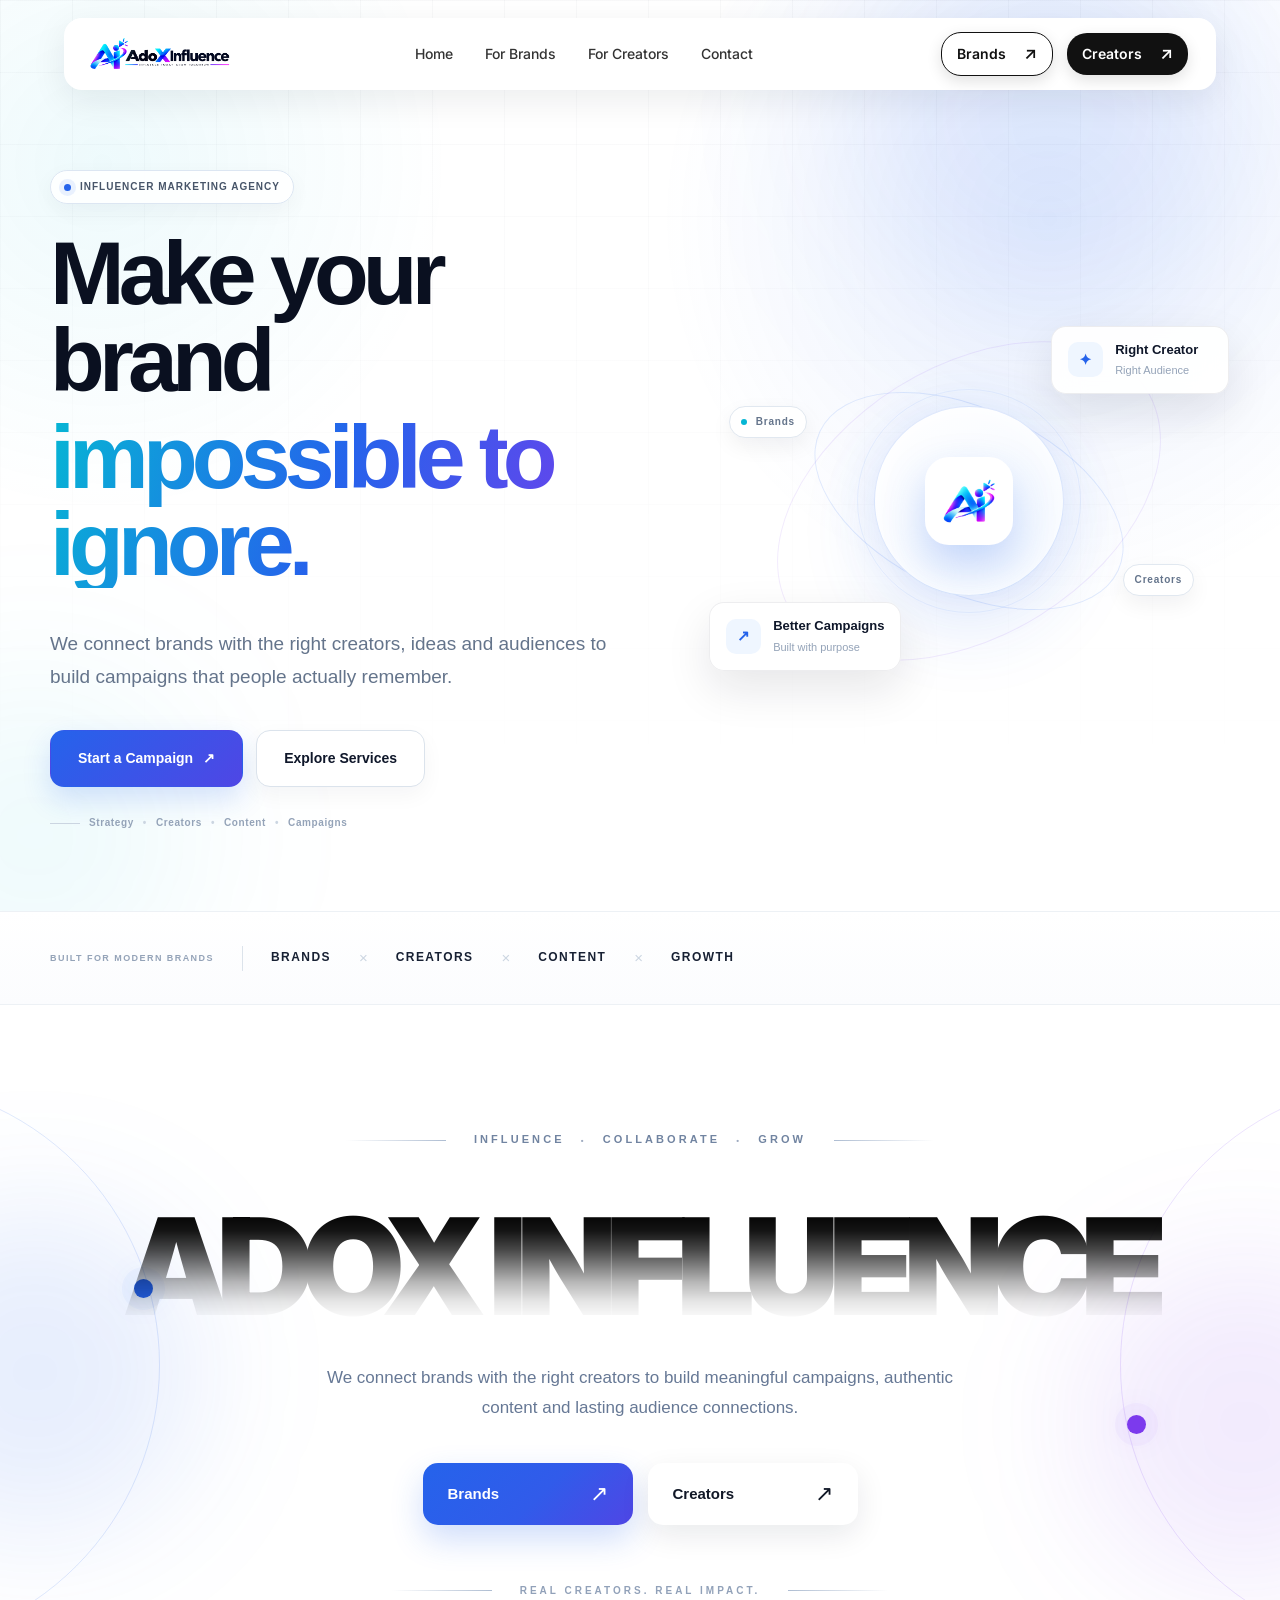
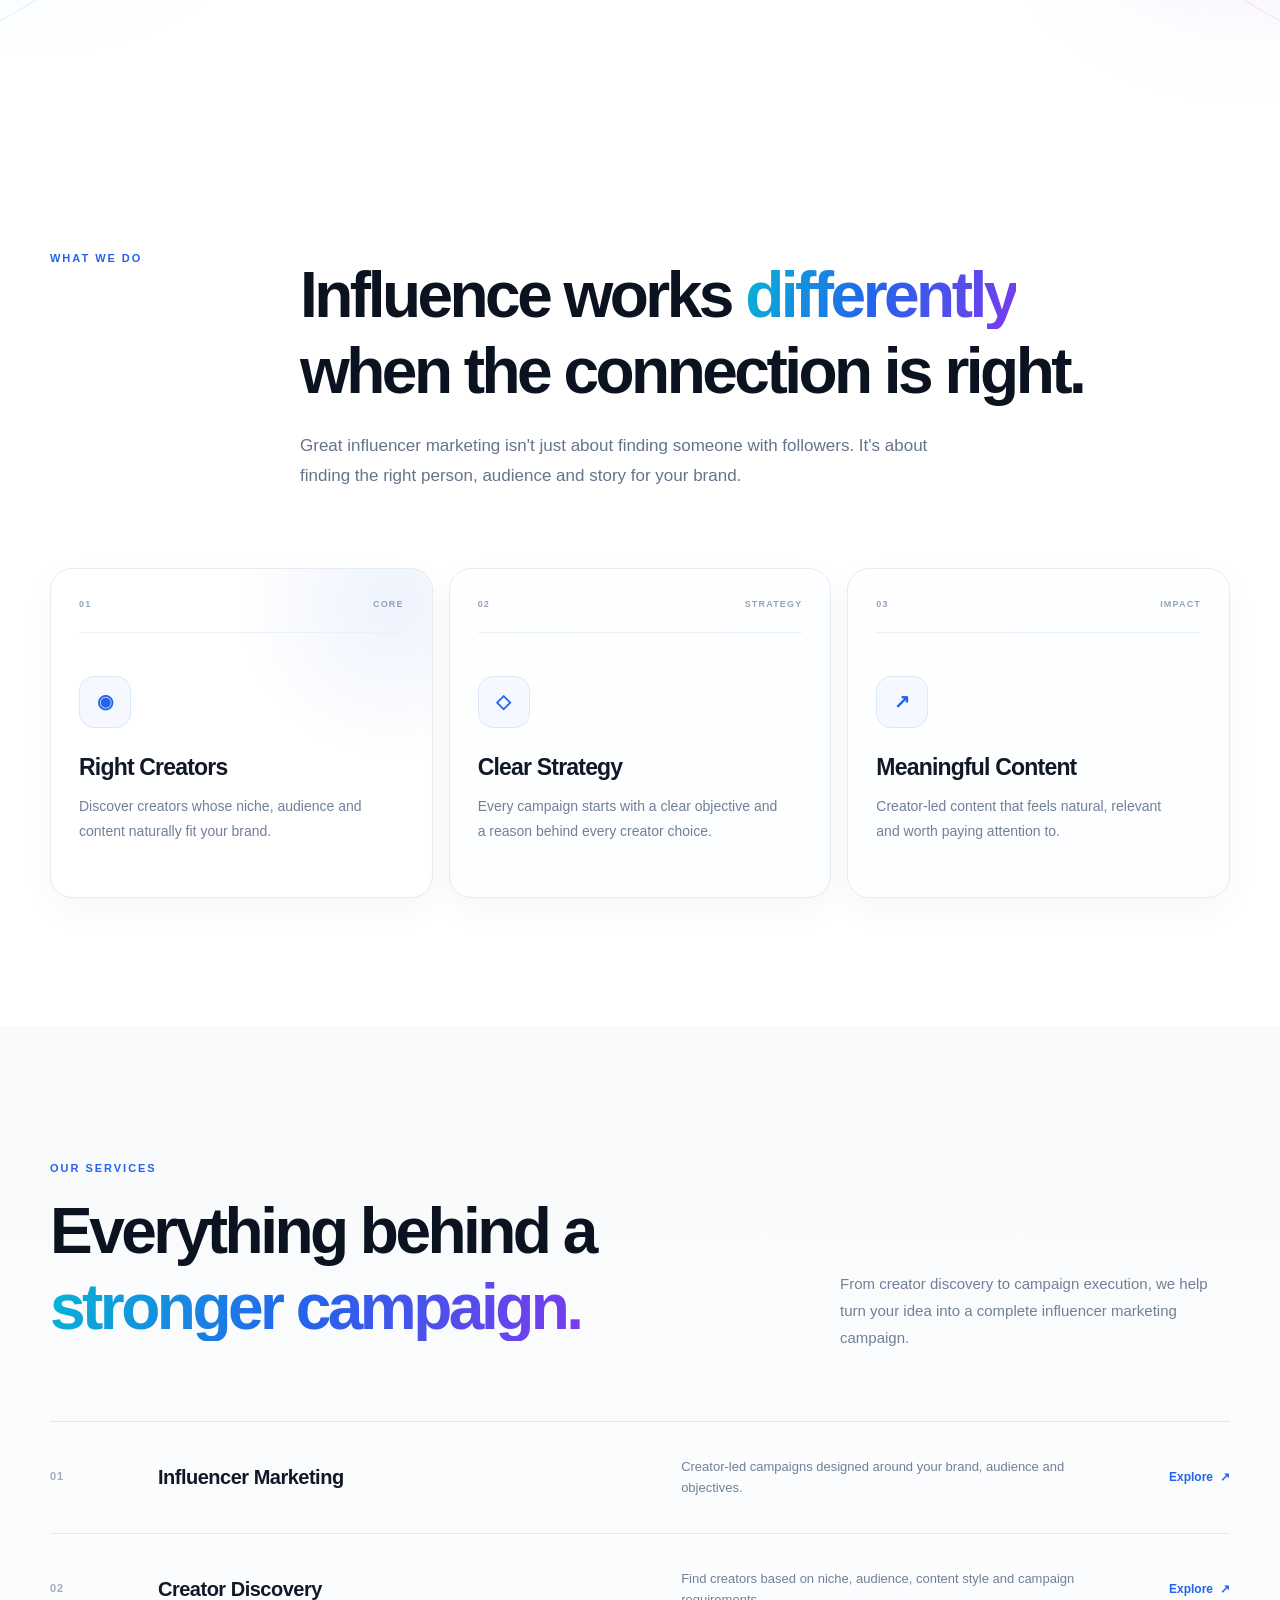
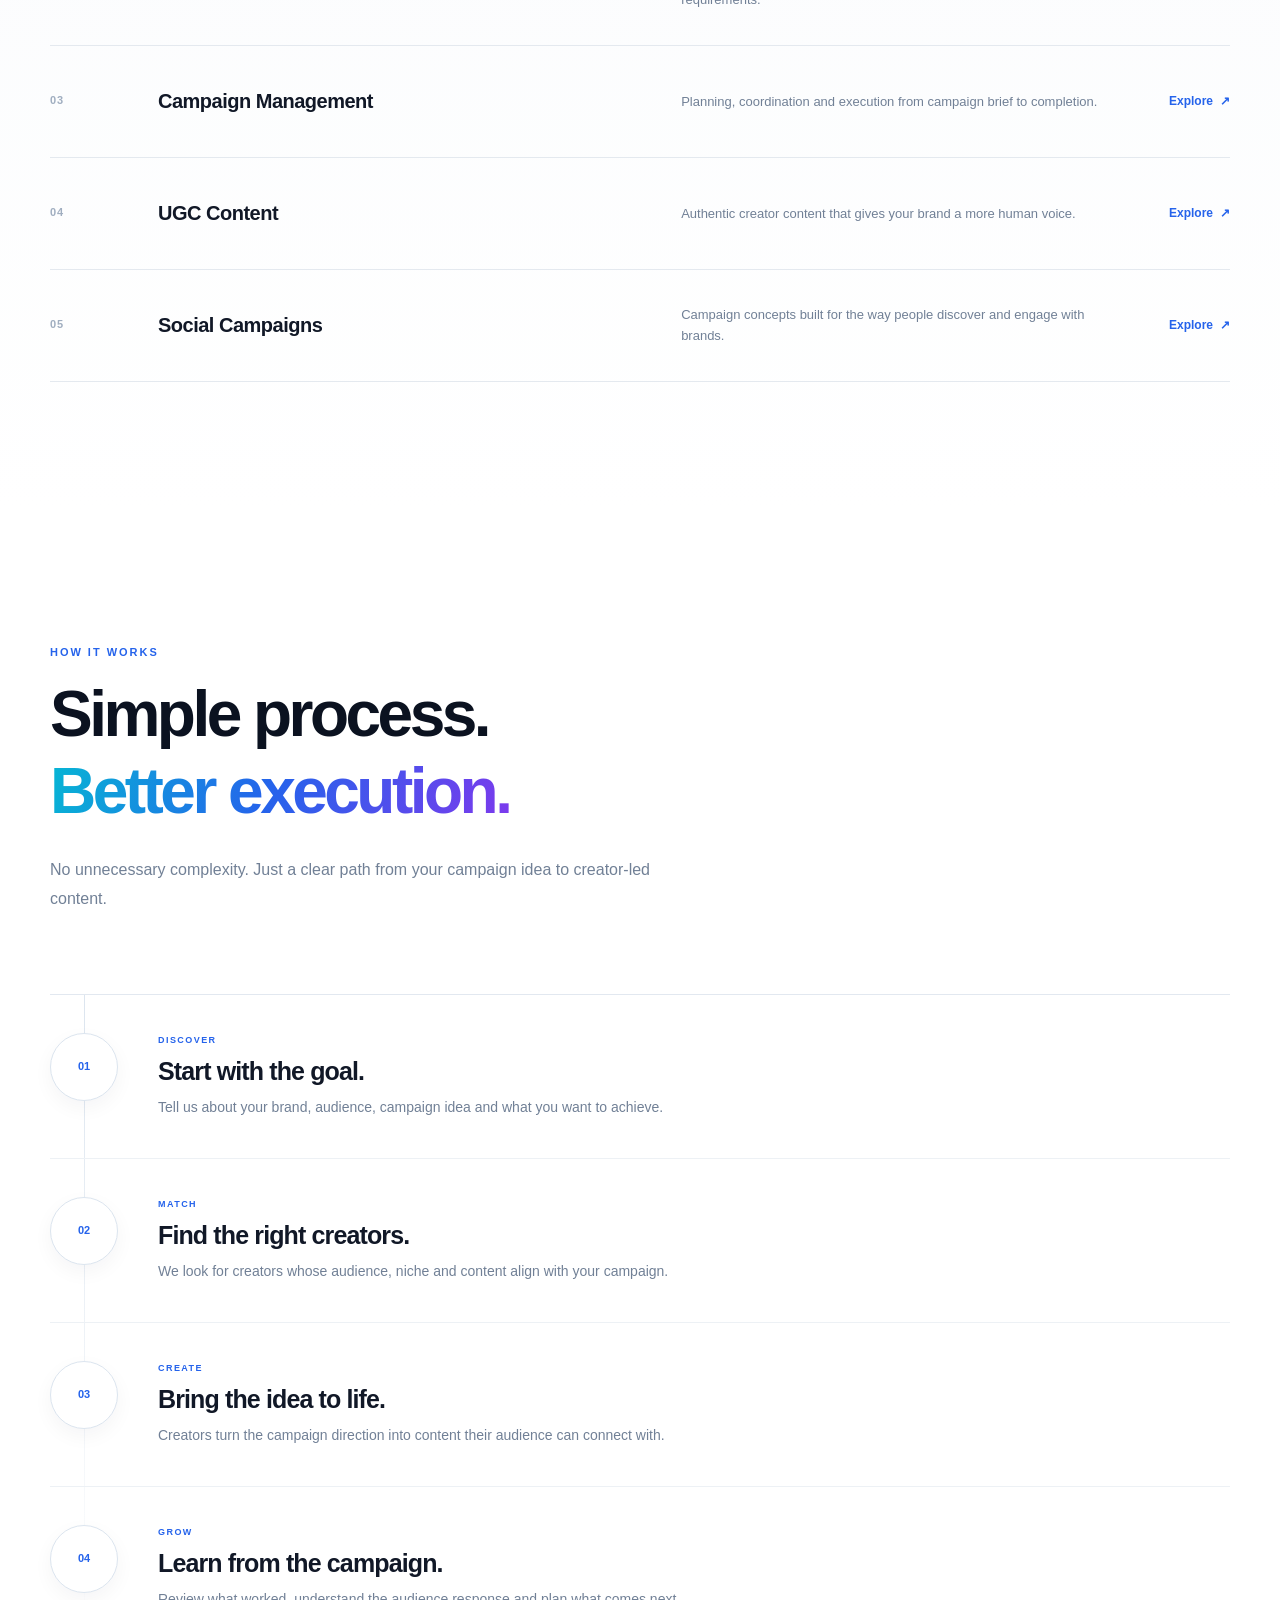
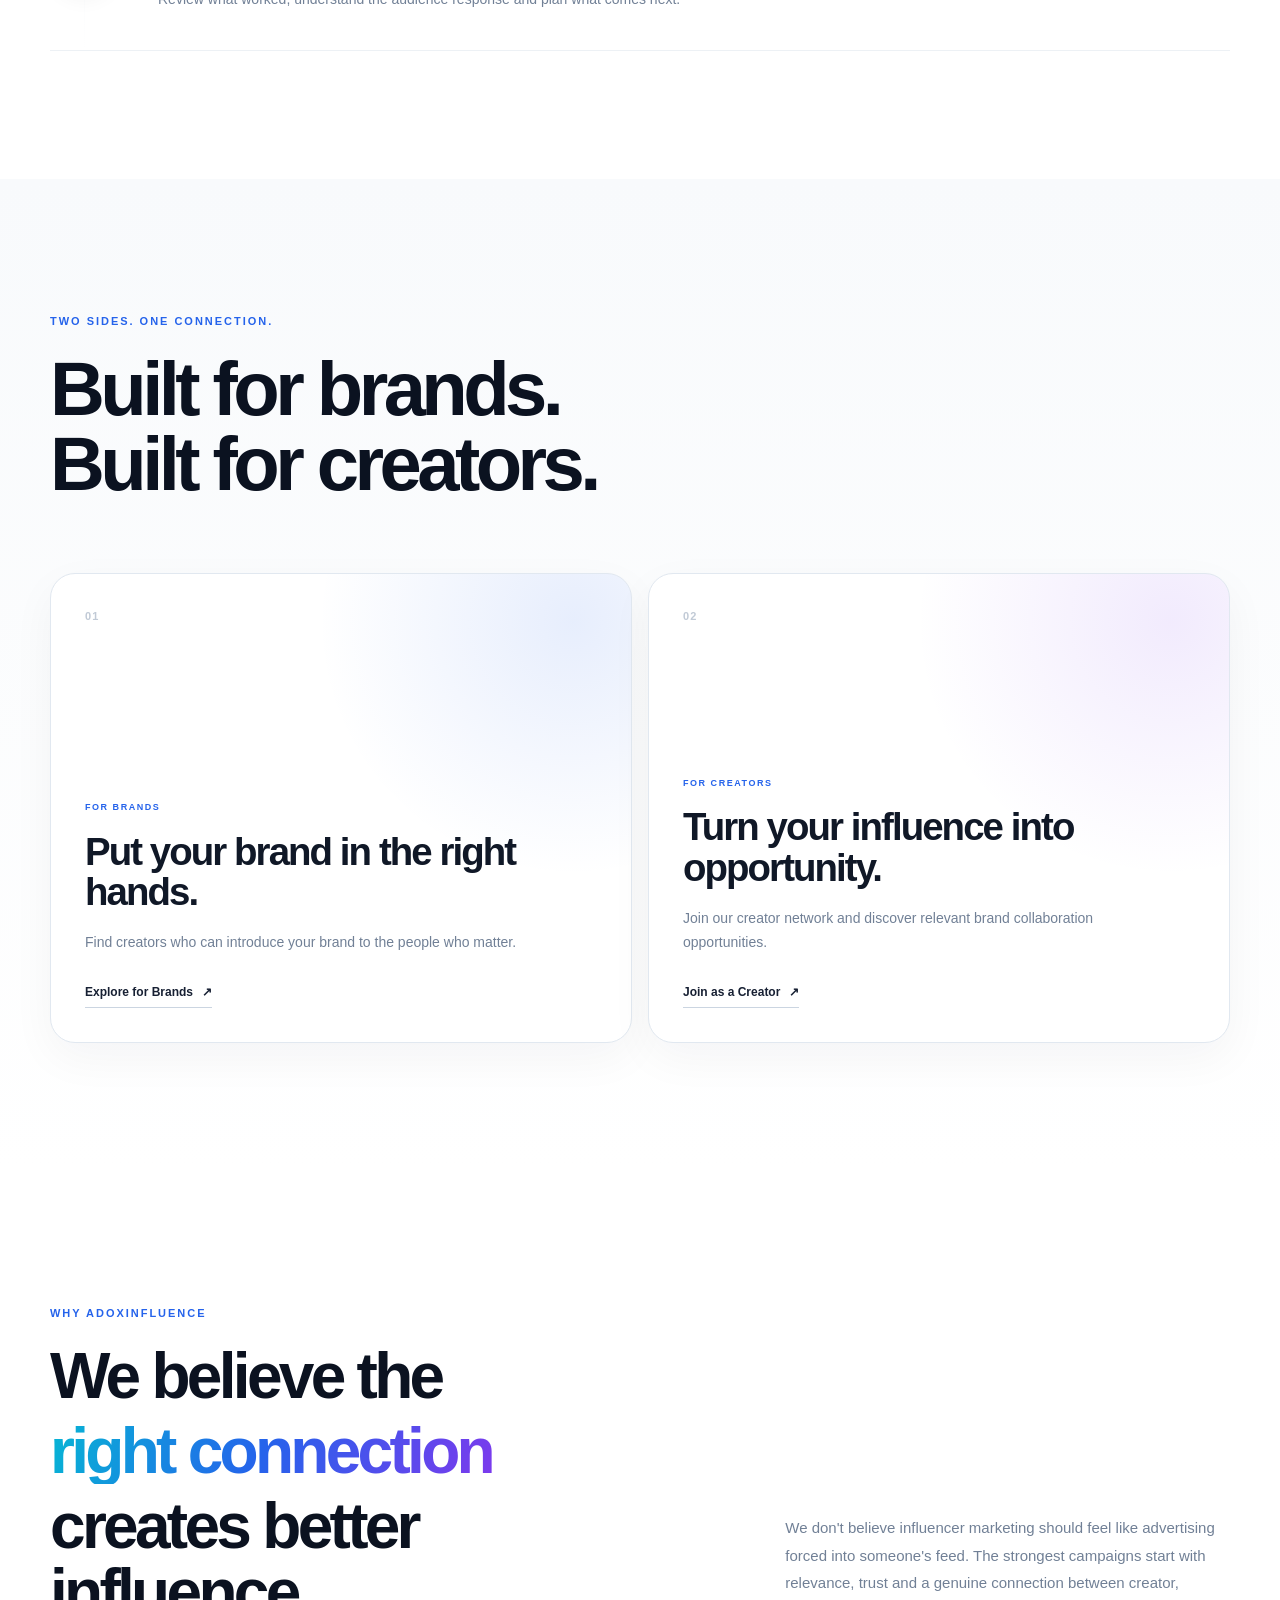
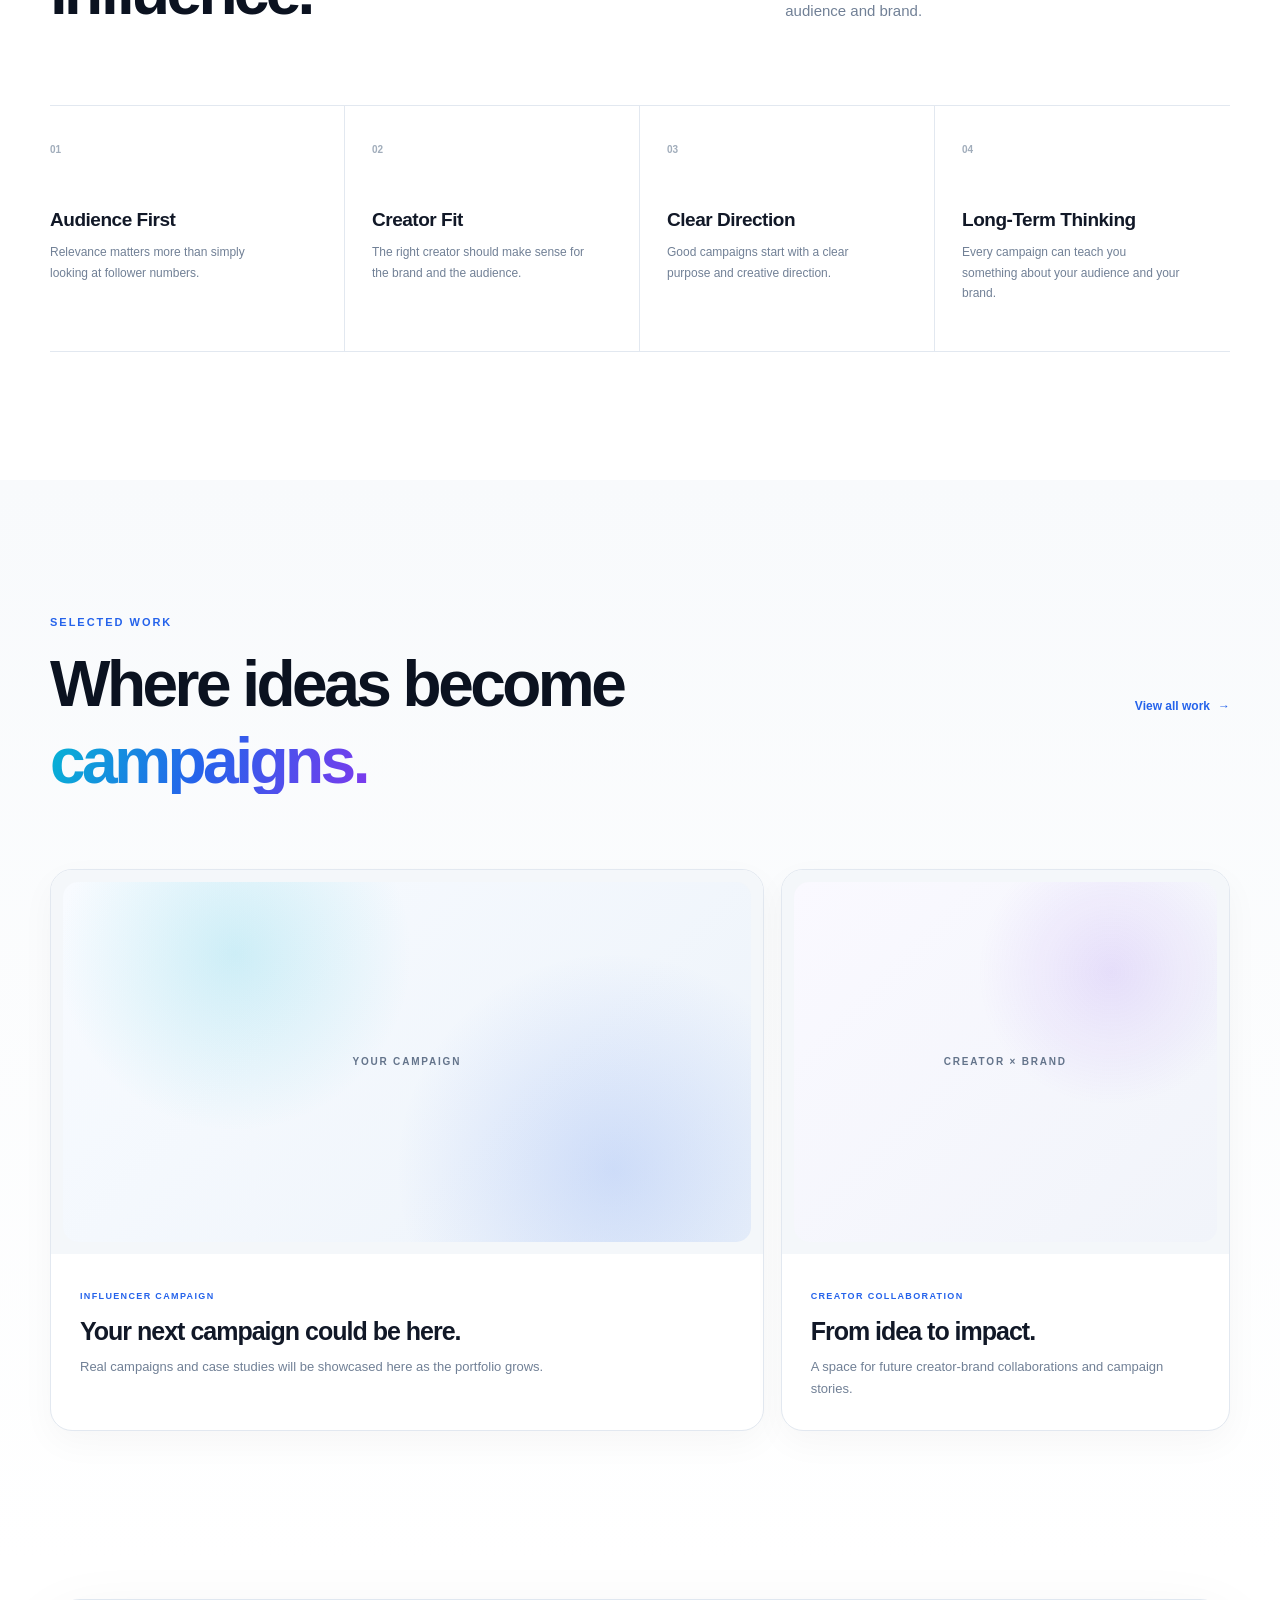
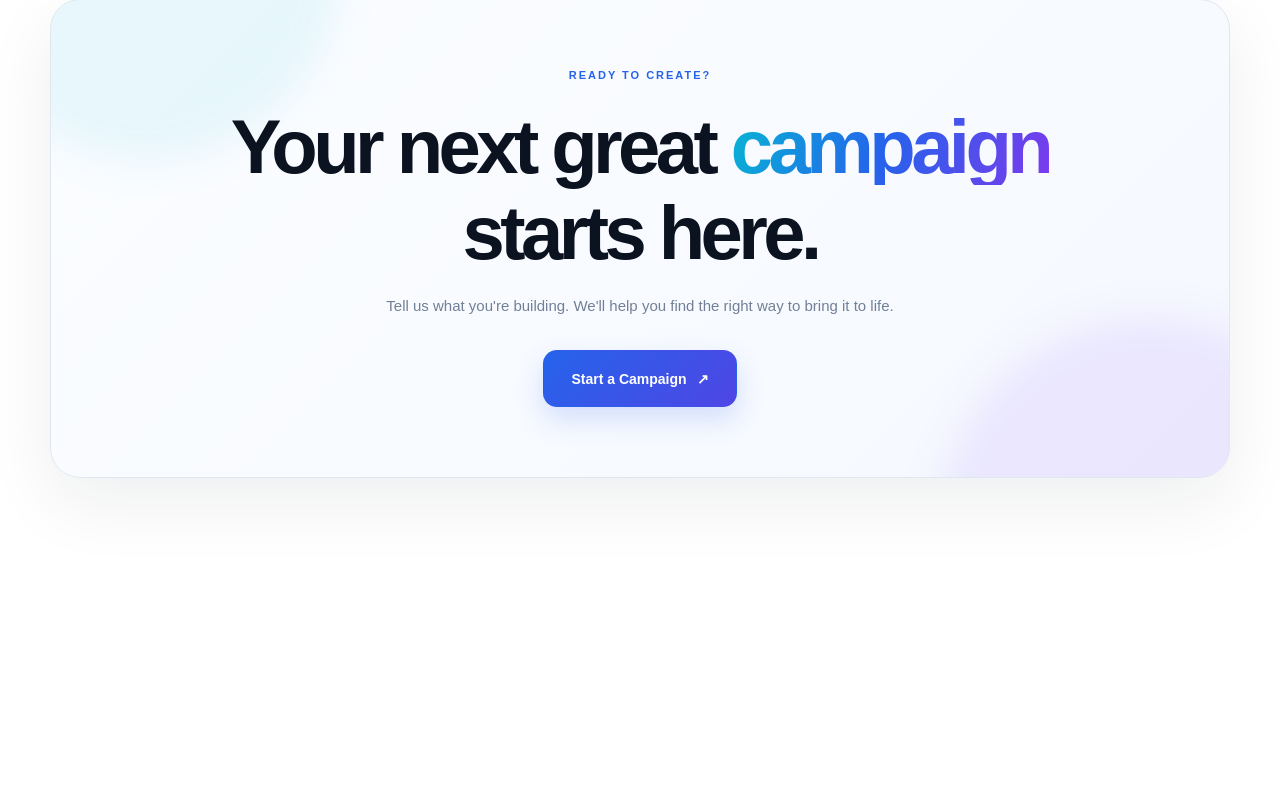
==== commit 8daec1e8: "Updated design" ====
--- a/index.html
+++ b/index.html
@@ -18,7 +18,6 @@
     <link rel="stylesheet" href="css/responsive.css">
     <link rel="stylesheet" href="css/components.css">
     <link rel="stylesheet" href="./components/header.css">
-    <link rel="stylesheet" href="components/header.css">
 </head>
 
 <body>
@@ -27,7 +26,7 @@
 
         <!-- =====================================================
          HERO
-    ====================================================== -->
+        ====================================================== -->
 
         <section class="hero-section">
 
--- a/css/style.css
+++ b/css/style.css
@@ -38,6 +38,9 @@
     text-rendering: optimizeLegibility;
 }
 
+main {
+    padding-bottom: 200px;
+}
 img {
     display: block;
     max-width: 100%;
@@ -103,6 +106,7 @@
 ========================================================= */
 
 .gradient-text {
+    margin: 10px 0px;
     display: inline-block;
 
     background:
@@ -207,6 +211,7 @@
 ========================================================= */
 
 .hero-section {
+    padding-top: 80px;
     position: relative;
 
     min-height: 760px;
--- a/components/header.css
+++ b/components/header.css
@@ -1,521 +1,846 @@
-/* =========================================================
-   ADOXINFLUENCE — HEADER
-========================================================= */
+* {
+  margin: 0;
+  padding: 0;
+  box-sizing: border-box;
+}
+body {
+  margin: 0;
+  font-family: "Poppins", sans-serif;
+}
+/* =========================================
+   HEADER
+========================================= */
 
 .site-header {
-    position: relative;
+  width: 100%;
+  position: fixed;
+  top: 0;
+  left: 0;
+  z-index: 9999;
+
+  padding: 18px 5%;
+
+  box-sizing: border-box;
+}
+
+/* =========================================
+   NAVBAR
+========================================= */
+.navbar {
+  position: relative;
+
+  width: 100%;
+  max-width: 1280px;
+  height: 72px;
+
+  margin: auto;
+  padding: 0 22px;
+
+  display: flex;
+  align-items: center;
+  justify-content: space-between;
+
+  /* More transparent glass */
+  background: rgba(255, 255, 255, 145);
+
+  /* Soft premium shadow */
+  box-shadow:
+    0 10px 35px rgba(15, 23, 42, 0.08),
+    inset 0 1px 0 rgba(255, 255, 255, 0.85);
+
+  /* Glass border */
+  border: 1px solid rgba(255, 255, 255, 0.75);
+
+  border-radius: 18px;
+
+  /* Soft premium shadow */
+
+  box-sizing: border-box;
+
+ 
+}
+
+/* =========================================
+   GLASS HOVER
+========================================= */
+
+/* =========================================
+   LOGO
+========================================= */
+
+.logo {
+  display: flex;
+  align-items: center;
+
+  text-decoration: none;
+
+  flex-shrink: 0;
+}
+
+.logo img {
+  width: 145px;
+  height: auto;
+
+  display: block;
+
+  transition: transform 0.3s ease;
+}
+
+.logo:hover img {
+  transform: scale(1.03);
+}
+
+/* =========================================
+   NAV CONTENT
+========================================= */
+
+.nav-content {
+  position: absolute;
+  left: 50%;
+  transform: translateX(-50%);
+
+  display: contents;
+  align-items: center;
+  gap: 30px;
+}
+
+/* =========================================
+   NAV LINKS
+========================================= */
+
+.nav-links {
+  display: flex;
+  align-items: center;
+
+  gap: 4px;
+
+  margin: 0;
+  padding: 0;
+
+  list-style: none;
+}
+
+.nav-links li {
+  margin: 0;
+  padding: 0;
+}
+
+.nav-links a {
+  position: relative;
+
+  display: block;
+
+  padding: 10px 14px;
+
+  color: #333;
+
+  text-decoration: none;
+
+  font-family: "Inter", sans-serif;
+  font-size: 14px;
+  font-weight: 500;
+
+  transition:
+    color 0.25s ease,
+    background 0.25s ease;
+}
+
+/* Hover Background */
+
+.nav-links a:hover {
+  color: #111;
+
+  background: rgba(0, 0, 0, 0.04);
+
+  border-radius: 9px;
+}
+
+/* Active Link */
+
+.nav-links a.active {
+  color: #2563eb;
+
+  font-weight: 600;
+
+  background: rgba(0, 0, 0, 0.04);
+
+  border: 1px solid #2563eb;
+
+  border-radius: 20px;
+}
+
+/* Active Line */
+
+/* .nav-links a.active::after {
+  content: "";
+
+  position: absolute;
+
+  left: 14px;
+  right: 14px;
+  bottom: 4px;
+
+  height: 2px;
+
+  background: #111;
+
+  border-radius: 10px;
+} */
+
+/* =========================================
+   CTA BUTTON
+========================================= */
+.nav-btn-div{
+    flex-direction: column;
+}
+.nav-btn {
+  display: inline-flex;
+  align-items: center;
+  justify-content: center;
+
+  gap: 18px;
+
+  padding: 7px 15px;
+margin: 5px;
+  color: #fff;
+
+  background: #111;
+
+  text-decoration: none;
+
+  font-family: "Inter", sans-serif;
+  font-size: 14px;
+  font-weight: 600;
+
+  border-radius: 20px;
+
+  white-space: nowrap;
+
+  box-shadow: 0 5px 15px rgba(0, 0, 0, 0.12);
+
+  transition:
+    transform 0.25s ease,
+    background 0.25s ease,
+    box-shadow 0.25s ease;
+}
+
+.nav-btn span {
+  font-size: 17px;
+
+  transition: transform 0.25s ease;
+}
+
+.nav-btn:hover {
+  background: #2563eb;
+
+  transform: translateY(-2px);
+
+  box-shadow: 0 9px 22px rgba(0, 0, 0, 0.16);
+}
+
+.nav-btn:hover span {
+  transform: translate(2px, -2px);
+}
+
+.nav-btn1{
+    background-color: white;
+    color: #111;
+    border:1px solid #111;
+}
+.nav-btn1:hover{
+
+    border:none;
+    color: white;
+}
+
+/* =========================================
+   MOBILE MENU ICON
+========================================= */
+
+.menu-toggle {
+  display: none;
+}
+
+.menu-icon {
+  display: none;
+
+  width: 42px;
+  height: 42px;
+
+  align-items: center;
+  justify-content: center;
+  flex-direction: column;
+
+  gap: 5px;
+
+  cursor: pointer;
+
+  border-radius: 10px;
+
+  transition: background 0.25s ease;
+}
+
+.menu-icon:hover {
+  background: rgba(0, 0, 0, 0.05);
+}
+
+.menu-icon span {
+  width: 20px;
+  height: 2px;
+
+  background: #111;
+
+  border-radius: 5px;
+
+  transition:
+    transform 0.3s ease,
+    opacity 0.3s ease;
+}
+
+/* =========================================
+   TABLET
+========================================= */
+
+@media (max-width: 900px) {
+  .site-header {
+    padding: 14px 3%;
+  }
+
+  .navbar {
+    height: 68px;
+  }
+
+  .nav-content {
+    gap: 12px;
+  }
+
+  .nav-links {
+    gap: 0;
+  }
+
+  .nav-links a {
+    padding: 9px 10px;
+    font-size: 13px;
+  }
+
+  .nav-btn {
+    padding: 11px 15px;
+  }
+}
+
+/* =========================================
+   MOBILE
+========================================= */
+
+@media (max-width: 700px) {
+  .site-header {
+    padding: 12px 4%;
+  }
+
+  .navbar {
+    height: 62px;
+
+    padding: 0 14px;
+
+    border-radius: 15px;
+  }
+
+  /* Logo */
+
+  .logo img {
+    width: 120px;
+  }
+
+  /* Hamburger */
+
+  .menu-icon {
+    display: flex;
+  }
+
+  /* Mobile Navigation */
+
+  .nav-content {
+    position: absolute;
+
+    top: calc(100% + 10px);
+    left: 0;
+    right: 0;
+
     width: 100%;
-    z-index: 1000;
-    background: rgba(255, 255, 255, 0.92);
+
+    padding: 15px;
+
+    display: flex;
+    flex-direction: column;
+    align-items: stretch;
+
+    gap: 12px;
+
+    background: rgba(255, 255, 255, 0.96);
+
     backdrop-filter: blur(18px);
     -webkit-backdrop-filter: blur(18px);
-}
-
-.header-container {
-    width: min(100% - 60px, 1400px);
-    min-height: 82px;
-    margin: 0 auto;
+
+    border: 1px solid rgba(0, 0, 0, 0.07);
+
+    border-radius: 16px;
+
+    box-shadow: 0 15px 35px rgba(0, 0, 0, 0.1);
+
+    opacity: 0;
+    visibility: hidden;
+    transform: translateY(-10px);
+
+    transition:
+      opacity 0.25s ease,
+      transform 0.25s ease,
+      visibility 0.25s ease;
+  }
+
+  /* Menu Links */
+
+  .nav-links {
+    width: 100%;
 
     display: flex;
-    align-items: center;
+    flex-direction: column;
+    align-items: stretch;
+
+    gap: 3px;
+  }
+
+  .nav-links a {
+    width: 100%;
+
+    padding: 13px 14px;
+
+    box-sizing: border-box;
+
+    font-size: 14px;
+
+    border-radius: 9px;
+  }
+
+  .nav-links a:hover {
+    background: rgba(0, 0, 0, 0.05);
+  }
+
+  /* Remove desktop active line */
+
+  .nav-links a.active::after {
+    display: none;
+  }
+
+  /* Mobile CTA */
+
+  .nav-btn {
+    width: 100%;
+
+    padding: 12px;
+
+    box-sizing: border-box;
+
+    text-align: center;
+  }
+
+  /* Open Menu */
+
+  .menu-toggle:checked ~ .nav-content {
+    opacity: 1;
+    visibility: visible;
+
+    transform: translateY(0);
+  }
+
+  /* Hamburger Animation */
+
+  .menu-toggle:checked ~ .menu-icon span:nth-child(1) {
+    transform: translateY(7px) rotate(45deg);
+  }
+
+  .menu-toggle:checked ~ .menu-icon span:nth-child(2) {
+    opacity: 0;
+  }
+
+  .menu-toggle:checked ~ .menu-icon span:nth-child(3) {
+    transform: translateY(-7px) rotate(-45deg);
+  }
+
+  /* =========================================
+   MOBILE SERVICES DROPDOWN
+========================================= */
+
+  .services-dropdown {
+    width: 100%;
+  }
+
+  /* Services link */
+
+  .services-main-link {
     justify-content: space-between;
-    gap: 30px;
-}
-
-/* =========================================================
-   LOGO
-========================================================= */
-
-.header-logo {
-    display: flex;
-    align-items: center;
-    flex-shrink: 0;
-}
-
-.header-logo img {
-    display: block;
-    width: auto;
-    height: 74px;
-}
-
-/* =========================================================
-   DESKTOP NAVIGATION
-========================================================= */
-
-.header-nav {
-    display: flex;
-    align-items: center;
-    justify-content: center;
-    gap: 34px;
-    margin-left: auto;
-}
-
-.nav-link {
-    position: relative;
-
-    color: #171717;
-    text-decoration: none;
+  }
+
+  /* Dropdown becomes normal mobile menu */
+
+  .services-menu {
+    position: static;
+
+    width: 100%;
+
+    margin-top: 4px;
+
+    padding: 4px;
+
+    transform: none;
+
+    background: rgba(248, 250, 252, 0.9);
+
+    border: 0;
+
+    border-radius: 10px;
+
+    box-shadow: none;
+
+    opacity: 1;
+
+    visibility: visible;
+
+    pointer-events: auto;
+
+    display: none;
+  }
+
+  /* Remove arrow pointer */
+
+  .services-menu::before {
+    display: none;
+  }
+
+  /* Mobile dropdown items */
+
+  .services-menu a {
+    padding: 10px;
+
+    border-radius: 9px;
+  }
+
+  /* Mobile icon */
+
+  .service-menu-icon {
+    width: 32px;
+    height: 32px;
 
     font-size: 14px;
-    font-weight: 500;
-    letter-spacing: -0.01em;
-
-    padding: 8px 0;
-
-    transition:
-        color 0.25s ease,
-        opacity 0.25s ease;
-}
-
-.nav-link::after {
-    content: "";
-
-    position: absolute;
-    left: 0;
-    bottom: 2px;
-
-    width: 0;
-    height: 1.5px;
-
-    background: #315cff;
-
-    transition: width 0.25s ease;
-}
-
-.nav-link:hover {
-    color: #315cff;
-}
-
-.nav-link:hover::after,
-.nav-link.active::after {
-    width: 100%;
-}
-
-/* =========================================================
-   HEADER ACTIONS
-========================================================= */
-
-.header-actions {
-    display: flex;
-    align-items: center;
-    gap: 10px;
-    flex-shrink: 0;
-}
-
-/* =========================================================
-   THEME TOGGLE
-========================================================= */
-/* =========================================
-   THEME TOGGLE
-========================================= */
-
-.theme-toggle {
-    --toggle-width: 68px;
-    --toggle-height: 36px;
-    --thumb-size: 28px;
-
-    position: relative;
-
-    width: var(--toggle-width);
-    min-width: var(--toggle-width);
-    height: var(--toggle-height);
-    min-height: var(--toggle-height);
-
-    padding: 0;
-    margin: 0;
-
-    display: flex;
-    align-items: center;
-    justify-content: space-between;
-
-    flex-shrink: 0;
-
-    border: 1px solid #e2e5ea;
-    border-radius: 999px;
-
-    background: #f4f6f8;
-    color: #22252a;
-
-    cursor: pointer;
-    overflow: hidden;
-
-    box-sizing: border-box;
-
-    transition:
-        background 0.3s ease,
-        border-color 0.3s ease,
-        box-shadow 0.3s ease;
-}
-
-
-/* -----------------------------------------
-   SUN / MOON ICONS
------------------------------------------ */
-
-.theme-icon {
-    position: relative;
-    z-index: 2;
-
-    width: 34px;
-    height: 100%;
-
-    display: flex;
-    align-items: center;
-    justify-content: center;
-
-    flex: 0 0 34px;
-
-    font-size: 15px;
-    line-height: 1;
-
-    user-select: none;
-
-    transition:
-        color 0.3s ease,
-        opacity 0.3s ease,
-        transform 0.3s ease;
-}
-
-.theme-sun {
-    color: #22252a;
-}
-
-.theme-moon {
-    color: #8d929a;
-}
-
-
-/* -----------------------------------------
-   SLIDING CIRCLE
------------------------------------------ */
-
-.theme-switch {
-    position: absolute;
-    z-index: 1;
-
-    top: 3px;
-    left: 3px;
-
-    width: var(--thumb-size);
-    height: var(--thumb-size);
-
-    display: block;
-
-    border-radius: 50%;
-
-    background: #ffffff;
-
-    box-shadow:
-        0 2px 5px rgba(0, 0, 0, 0.10),
-        0 1px 2px rgba(0, 0, 0, 0.06);
-
-    pointer-events: none;
-
-    transition:
-        transform 0.35s cubic-bezier(0.4, 0, 0.2, 1),
-        background 0.3s ease,
-        box-shadow 0.3s ease;
-}
-
-
-/* -----------------------------------------
-   HOVER
------------------------------------------ */
-
-.theme-toggle:hover {
-    border-color: #cbd1da;
-
-    box-shadow:
-        0 4px 14px rgba(0, 0, 0, 0.08);
-}
-
-.theme-toggle:hover .theme-sun {
-    transform: rotate(-10deg);
-}
-
-.theme-toggle:hover .theme-moon {
-    transform: rotate(10deg);
-}
-
-
-/* -----------------------------------------
-   FOCUS
------------------------------------------ */
-
-.theme-toggle:focus-visible {
-    outline: 2px solid #315cff;
-    outline-offset: 3px;
-}
-
-
-/* =========================================
-   DARK MODE
-========================================= */
-
-html.dark-mode .theme-toggle {
-    background: #181a1f;
-    border: 1px solid white;
-    color: black;
-
-    box-shadow:
-        0 0 0 1px rgba(255, 255, 255, 0.03),
-        0 4px 14px rgba(0, 0, 0, 0.25);
-}
-
-html.dark-mode .theme-switch {
-    transform: translateX(32px);
-
-    background: white;
-
-    box-shadow:
-        0 2px 6px rgba(0, 0, 0, 0.35);
-}
-
-html.dark-mode .theme-sun {
-    color: #707680;
-}
-
-html.dark-mode .theme-moon {
-    color: #ffffff;
-}
-
-
-/* =========================================
-   MOBILE
-========================================= */
-
-@media (max-width: 768px) {
-
-    .theme-toggle {
-        --toggle-width: 62px;
-        --toggle-height: 34px;
-        --thumb-size: 26px;
-    }
-
-    .theme-icon {
-        width: 31px;
-        flex-basis: 31px;
-        font-size: 14px;
-    }
-
-    html.dark-mode .theme-switch {
-        transform: translateX(28px);
-    }
-}
-
-/* =========================================================
-   CTA BUTTONS
-========================================================= */
-
-.header-btn {
-    min-height: 40px;
-    padding: 0 17px;
-
-    display: inline-flex;
-    align-items: center;
-    justify-content: center;
-    gap: 8px;
-
-    border-radius: 999px;
-
-    text-decoration: none;
-
-    font-size: 13px;
-    font-weight: 600;
-
-    transition:
-        transform 0.25s ease,
-        background 0.25s ease,
-        color 0.25s ease,
-        border-color 0.25s ease;
-}
-
-.header-btn span {
-    font-size: 14px;
-}
-
-.header-btn:hover {
-    transform: translateY(-2px);
-}
-
-.header-btn-brand {
-    background: #315cff;
-    color: #ffffff;
-    border: 1px solid #315cff;
-}
-
-.header-btn-brand:hover {
-    background: #2449d8;
-}
-
-.header-btn-creator {
-    background: #ffffff;
-    color: #171717;
-    border: 1px solid #dcdcdc;
-}
-
-.header-btn-creator:hover {
-    border-color: #315cff;
-    color: #315cff;
-}
-
-/* =========================================================
-   MOBILE MENU BUTTON
-========================================================= */
-
-.mobile-menu-toggle {
-    display: none;
-
-    width: 42px;
-    height: 42px;
-
-    padding: 0;
-    border: 0;
-
-    background: transparent;
-
-    cursor: pointer;
-
-    flex-direction: column;
-    align-items: center;
-    justify-content: center;
-    gap: 5px;
-}
-
-.mobile-menu-toggle span {
-    width: 22px;
-    height: 1.5px;
-
-    background: #171717;
-
-    transition:
-        transform 0.25s ease,
-        opacity 0.25s ease;
-}
-
-/* =========================================================
-   MOBILE NAVIGATION
-========================================================= */
-
-.mobile-nav {
-    display: none;
-}
-
-/* =========================================================
-   DARK MODE
-========================================================= */
-
-html.dark-mode .site-header {
-    background: rgba(15, 15, 18, 0.92);
-}
-
-html.dark-mode .nav-link {
-    color: #f5f5f5;
-}
-
-html.dark-mode .theme-toggle {
-    background: #1b1b20;
-    border-color: white;
-    color: #ffffff;
-}
-
-html.dark-mode .header-btn-creator {
-    background: transparent;
-    color: #ffffff;
-    border-color: #3a3a42;
-}
-
-html.dark-mode .mobile-menu-toggle span {
-    background: #ffffff;
-}
-
-
-/* =========================
-   MOBILE HEADER
-========================= */
-
-@media (max-width: 768px) {
-
-    .header-container {
-        width: calc(100% - 32px);
-        min-height: 68px;
-        gap: 12px;
-    }
-
-    .header-logo img {
-        height: 40px;
-    }
-
-    .header-nav {
+  }
+
+  /* Mobile description */
+
+  .services-menu small {
+    font-size: 9px;
+  }
+
+  /* -------------------------------------
+   MOBILE OPEN
+--------------------------------------------- */
+
+  /*
+   Checkbox hamburger open hone par
+   Services menu visible rahega.
+*/
+
+      .services-dropdown .services-menu {
         display: none;
     }
 
-    .header-actions {
-        margin-left: auto;
-        gap: 8px;
+    .services-dropdown.mobile-open .services-menu {
+        display: block;
     }
 
-    .header-actions .header-btn {
+    .services-dropdown.mobile-open .dropdown-arrow {
+        transform: rotate(180deg);
+    }
+}
+@media (max-width: 700px) {
+
+    /* Services dropdown closed */
+    .services-dropdown .services-menu {
         display: none;
     }
 
-    .theme-toggle {
-        width: 36px;
-        height: 36px;
+
+    /* Services dropdown opened */
+    .services-dropdown.mobile-open .services-menu {
+        display: block;
     }
 
-    .mobile-menu-toggle {
-        display: flex;
+
+    /* Arrow */
+    .services-dropdown.mobile-open .dropdown-arrow {
+        transform: rotate(180deg);
     }
 
-    .mobile-nav {
-        display: none;
-        width: 100%;
-        padding: 10px 16px 20px;
-        background: #ffffff;
-        border-top: 1px solid #eeeeee;
+}
+@media (max-width: 700px) {
+
+    .services-dropdown:hover .services-menu {
+        opacity: 1;
+        visibility: visible;
+        pointer-events: auto;
+        transform: none;
     }
 
-    .mobile-nav.open {
-        display: flex;
-        flex-direction: column;
-    }
-
-    .mobile-nav-link {
-        display: block;
-        padding: 14px 4px;
-        color: #171717;
-        text-decoration: none;
-        font-size: 15px;
-        font-weight: 500;
-    }
-
-    .mobile-nav-divider {
-        width: 100%;
-        height: 1px;
-        background: #eeeeee;
-        margin: 8px 0 14px;
-    }
-
-    .mobile-nav-actions {
-        display: flex;
-        gap: 10px;
-    }
-
-    .mobile-nav-actions .header-btn {
-        flex: 1;
-    }
-
-    html.dark-mode .mobile-nav {
-        background: #0f0f12;
-        border-color: #29292f;
-    }
-
-    html.dark-mode .mobile-nav-link {
-        color: #f5f5f5;
-    }
-
-    html.dark-mode .mobile-nav-divider {
-        background: #29292f;
-    }
+}
+
+/* =========================================
+   SMALL MOBILE
+========================================= */
+
+@media (max-width: 400px) {
+  .navbar {
+    padding: 0 12px;
+  }
+
+  .logo img {
+    width: 110px;
+  }
+}
+
+/* =========================================
+   SERVICES DROPDOWN
+========================================= */
+
+.services-dropdown {
+  position: relative;
+}
+
+/* Services main link */
+
+.services-main-link {
+  display: flex !important;
+  align-items: center;
+  gap: 6px;
+}
+
+/* Arrow */
+
+.dropdown-arrow {
+  font-size: 15px;
+  line-height: 1;
+  transition: transform 0.25s ease;
+}
+
+/* =========================================
+   DROPDOWN MENU
+========================================= */
+
+.services-menu {
+  position: absolute;
+
+  top: calc(100% + 4px);
+  left: 50%;
+
+  width: 310px;
+
+  padding: 8px;
+
+  transform: translateX(-50%) translateY(8px);
+
+  background: rgba(255, 255, 255, 0.97);
+
+  border: 1px solid rgba(15, 23, 42, 0.08);
+
+  border-radius: 16px;
+
+  box-shadow:
+    0 20px 50px rgba(15, 23, 42, 0.12),
+    0 5px 15px rgba(15, 23, 42, 0.05);
+
+  opacity: 0;
+  visibility: hidden;
+
+  pointer-events: none;
+
+  transition:
+    opacity 0.25s ease,
+    transform 0.25s ease,
+    visibility 0.25s ease;
+
+  z-index: 10000;
+}
+
+/* Small top connection */
+
+.services-menu::before {
+  content: "";
+
+  position: absolute;
+
+  top: -6px;
+  left: 50%;
+
+  width: 12px;
+  height: 12px;
+
+  background: #fff;
+
+  border-left: 1px solid rgba(15, 23, 42, 0.08);
+  border-top: 1px solid rgba(15, 23, 42, 0.08);
+
+  transform: translateX(-50%) rotate(45deg);
+}
+
+/* =========================================
+   DROPDOWN ITEMS
+========================================= */
+
+.services-menu a {
+  display: flex;
+
+  align-items: center;
+
+  gap: 12px;
+
+  width: 100%;
+
+  padding: 11px 12px;
+
+  color: #111827;
+
+  text-decoration: none;
+
+  border-radius: 11px;
+
+  transition:
+    background 0.2s ease,
+    transform 0.2s ease;
+}
+
+/* Hover item */
+
+.services-menu a:hover {
+  background: #f5f7fb;
+
+  transform: translateX(3px);
+}
+
+/* =========================================
+   DROPDOWN ICON
+========================================= */
+
+.service-menu-icon {
+  width: 36px;
+  height: 36px;
+
+  flex-shrink: 0;
+
+  display: flex;
+
+  align-items: center;
+  justify-content: center;
+
+  background: #f1f5f9;
+
+  color: #2563eb;
+
+  border-radius: 9px;
+
+  font-size: 16px;
+
+  transition:
+    background 0.2s ease,
+    color 0.2s ease;
+}
+
+.services-menu a:hover .service-menu-icon {
+  background: #2563eb;
+
+  color: #fff;
+}
+
+/* =========================================
+   DROPDOWN TEXT
+========================================= */
+
+.services-menu a span:last-child {
+  display: flex;
+
+  flex-direction: column;
+
+  gap: 2px;
+
+  min-width: 0;
+}
+
+.services-menu strong {
+  font-family: "Inter", sans-serif;
+
+  font-size: 13px;
+
+  font-weight: 600;
+
+  color: #111827;
+}
+
+.services-menu small {
+  font-family: "Inter", sans-serif;
+
+  font-size: 10px;
+
+  line-height: 1.4;
+
+  color: #8a94a6;
+}
+
+/* =========================================
+   DESKTOP HOVER
+========================================= */
+
+.services-dropdown:hover .services-menu {
+  opacity: 1;
+
+  visibility: visible;
+
+  pointer-events: auto;
+
+  transform: translateX(-50%) translateY(0);
+}
+
+.services-dropdown:hover .dropdown-arrow {
+  transform: rotate(180deg);
+}
+
+
+/* =========================================
+   NAVBAR ENTRANCE
+========================================= */
+
+.navbar {
+  animation: navbarReveal 0.8s 0.05s cubic-bezier(0.22, 1, 0.36, 1) both;
+}
+
+@keyframes navbarReveal {
+  from {
+    opacity: 0;
+
+    transform: translateY(-12px) scale(0.98);
+  }
+
+  to {
+    opacity: 1;
+
+    transform: translateY(0) scale(1);
+  }
+}
+
+/* =========================================
+   SCROLL HIDE / SHOW HEADER
+========================================= */
+
+.site-header {
+    transition: transform 0.45s cubic-bezier(.22, 1, .36, 1);
+    will-change: transform;
+}
+
+.site-header.header-hidden {
+    transform: translateY(calc(-100% - 25px));
 }
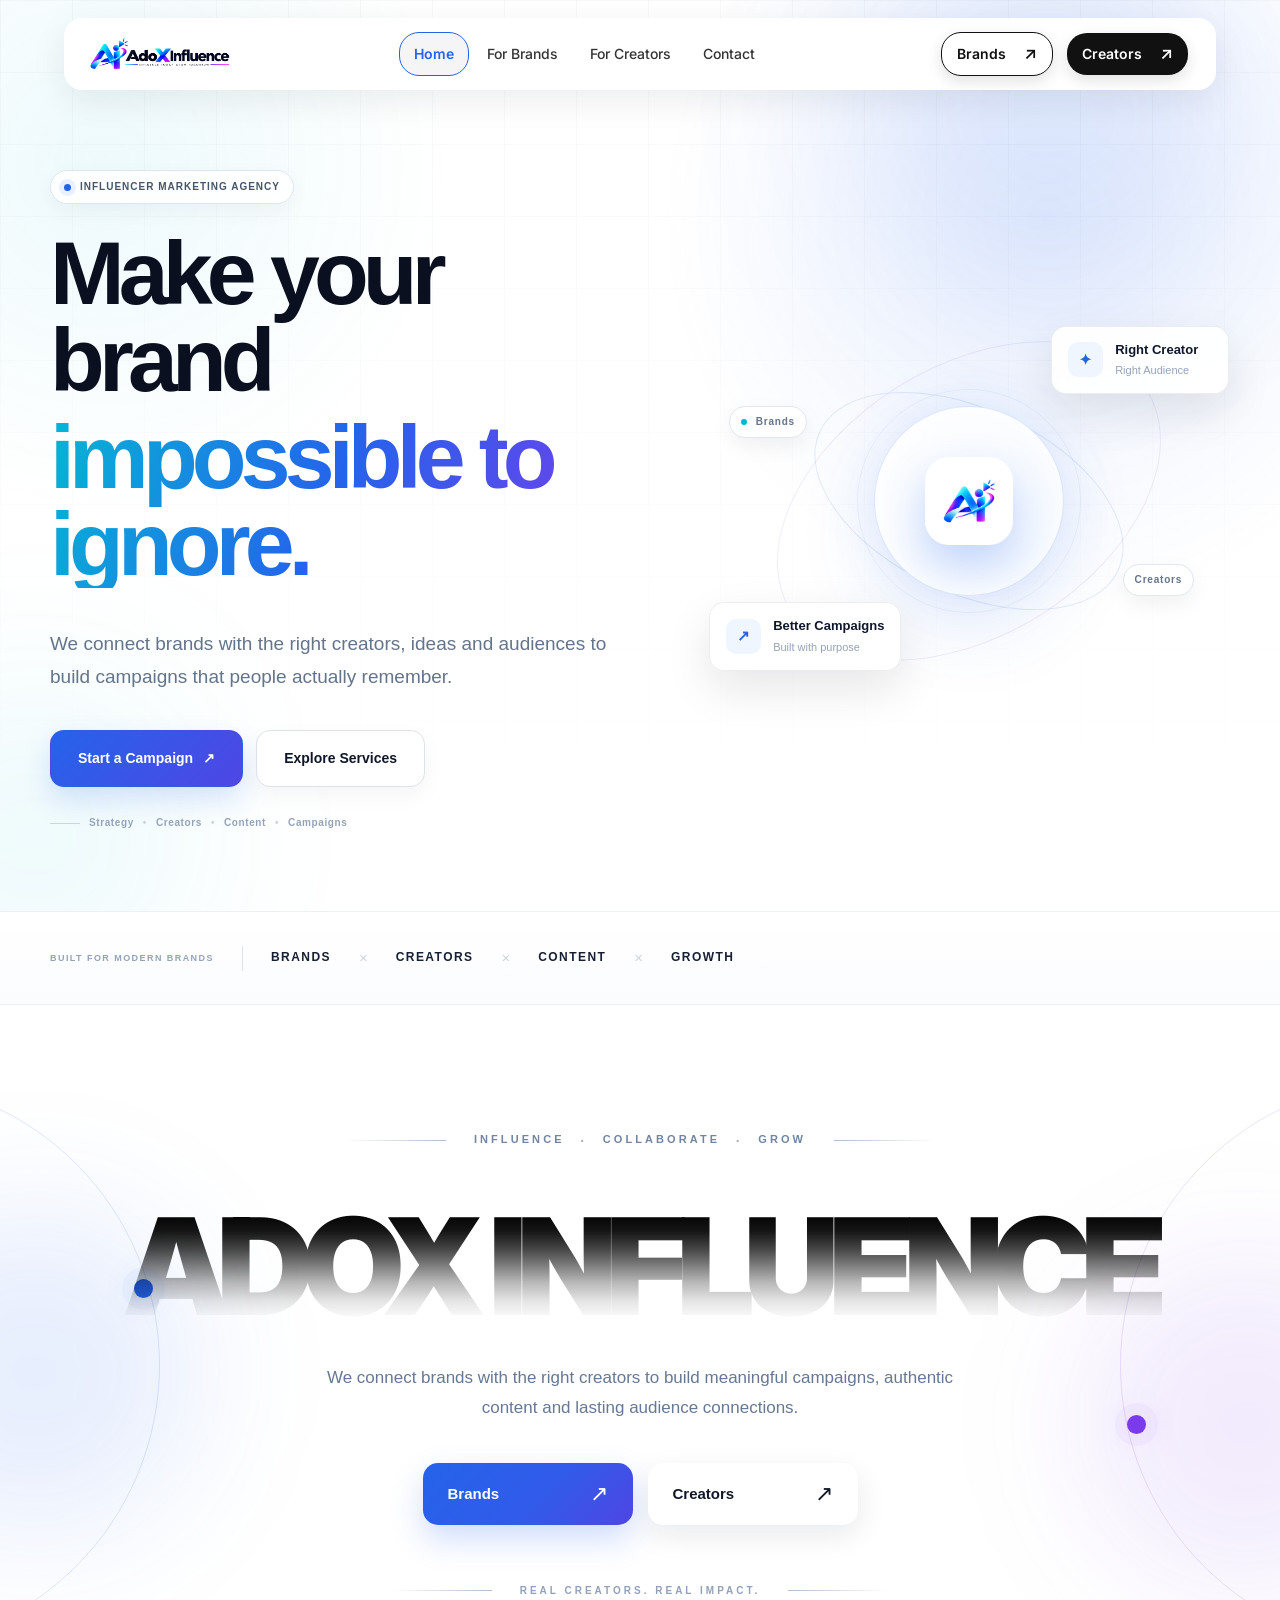
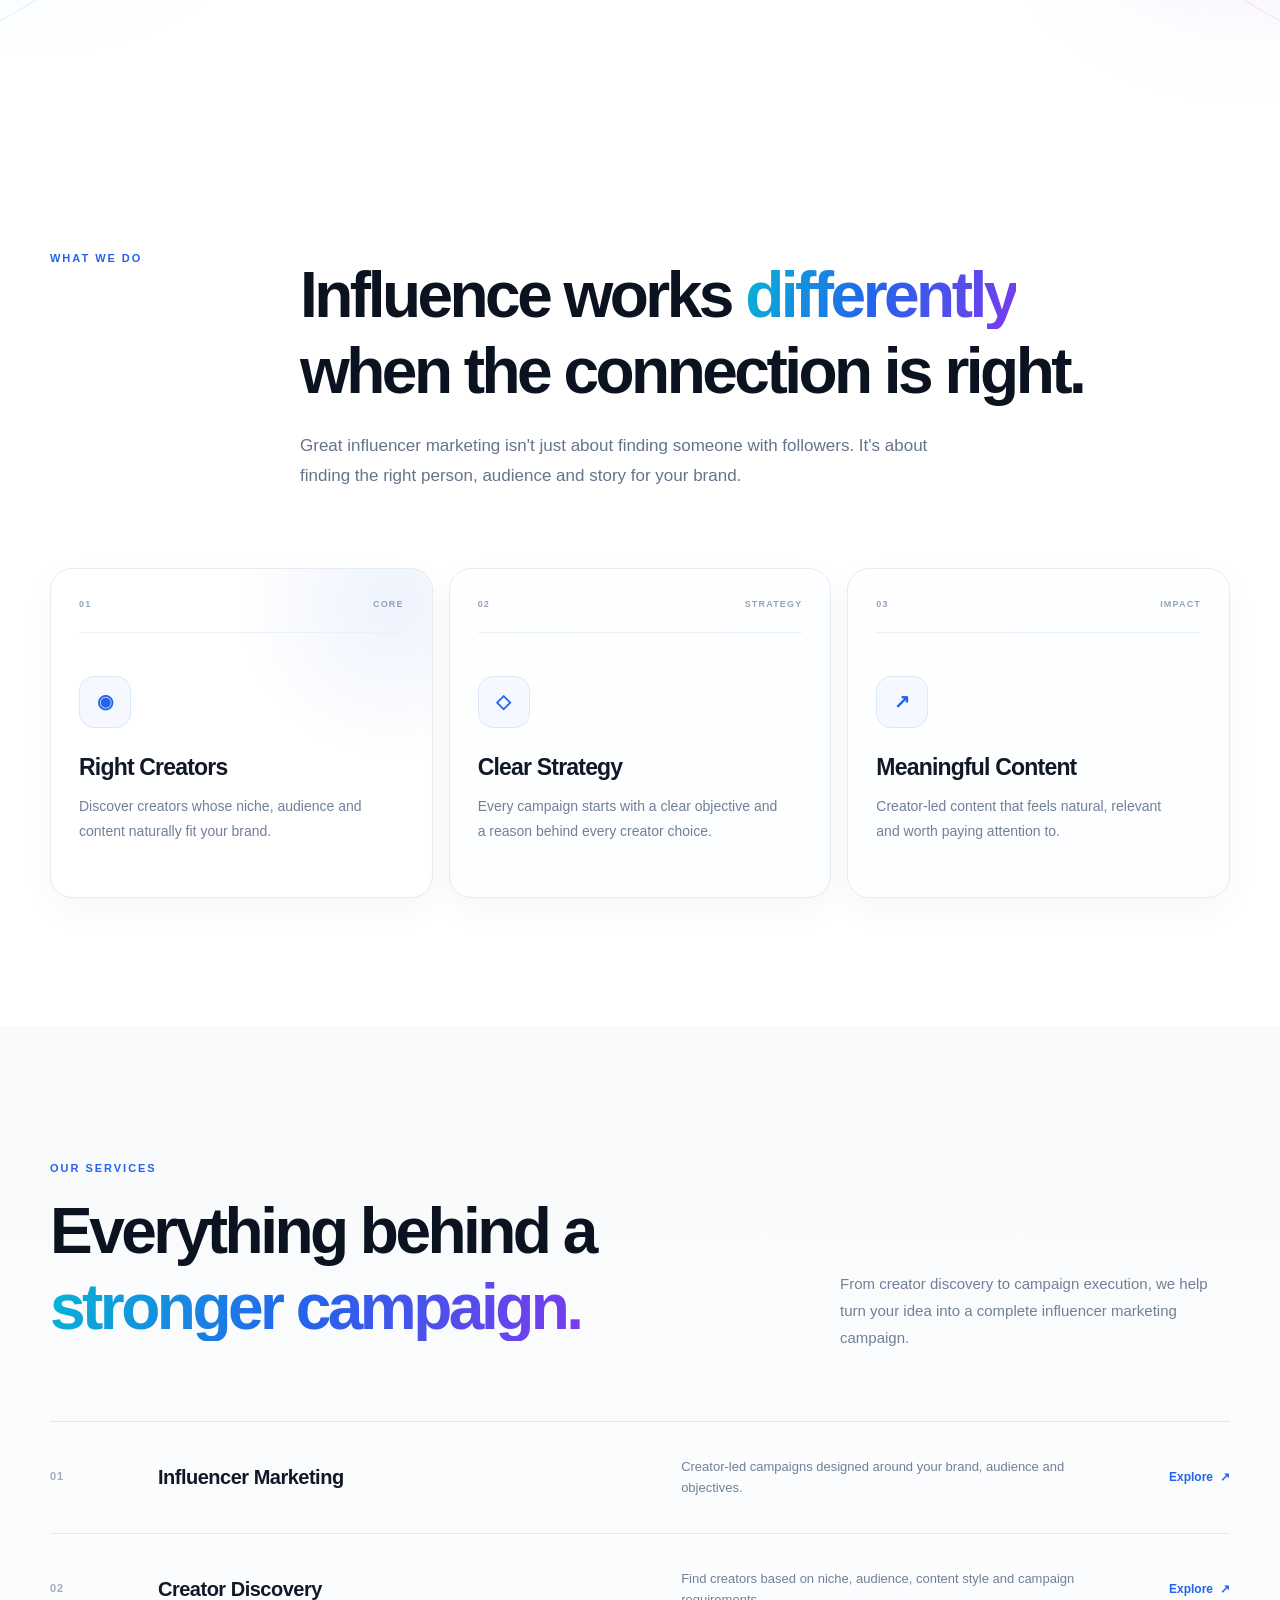
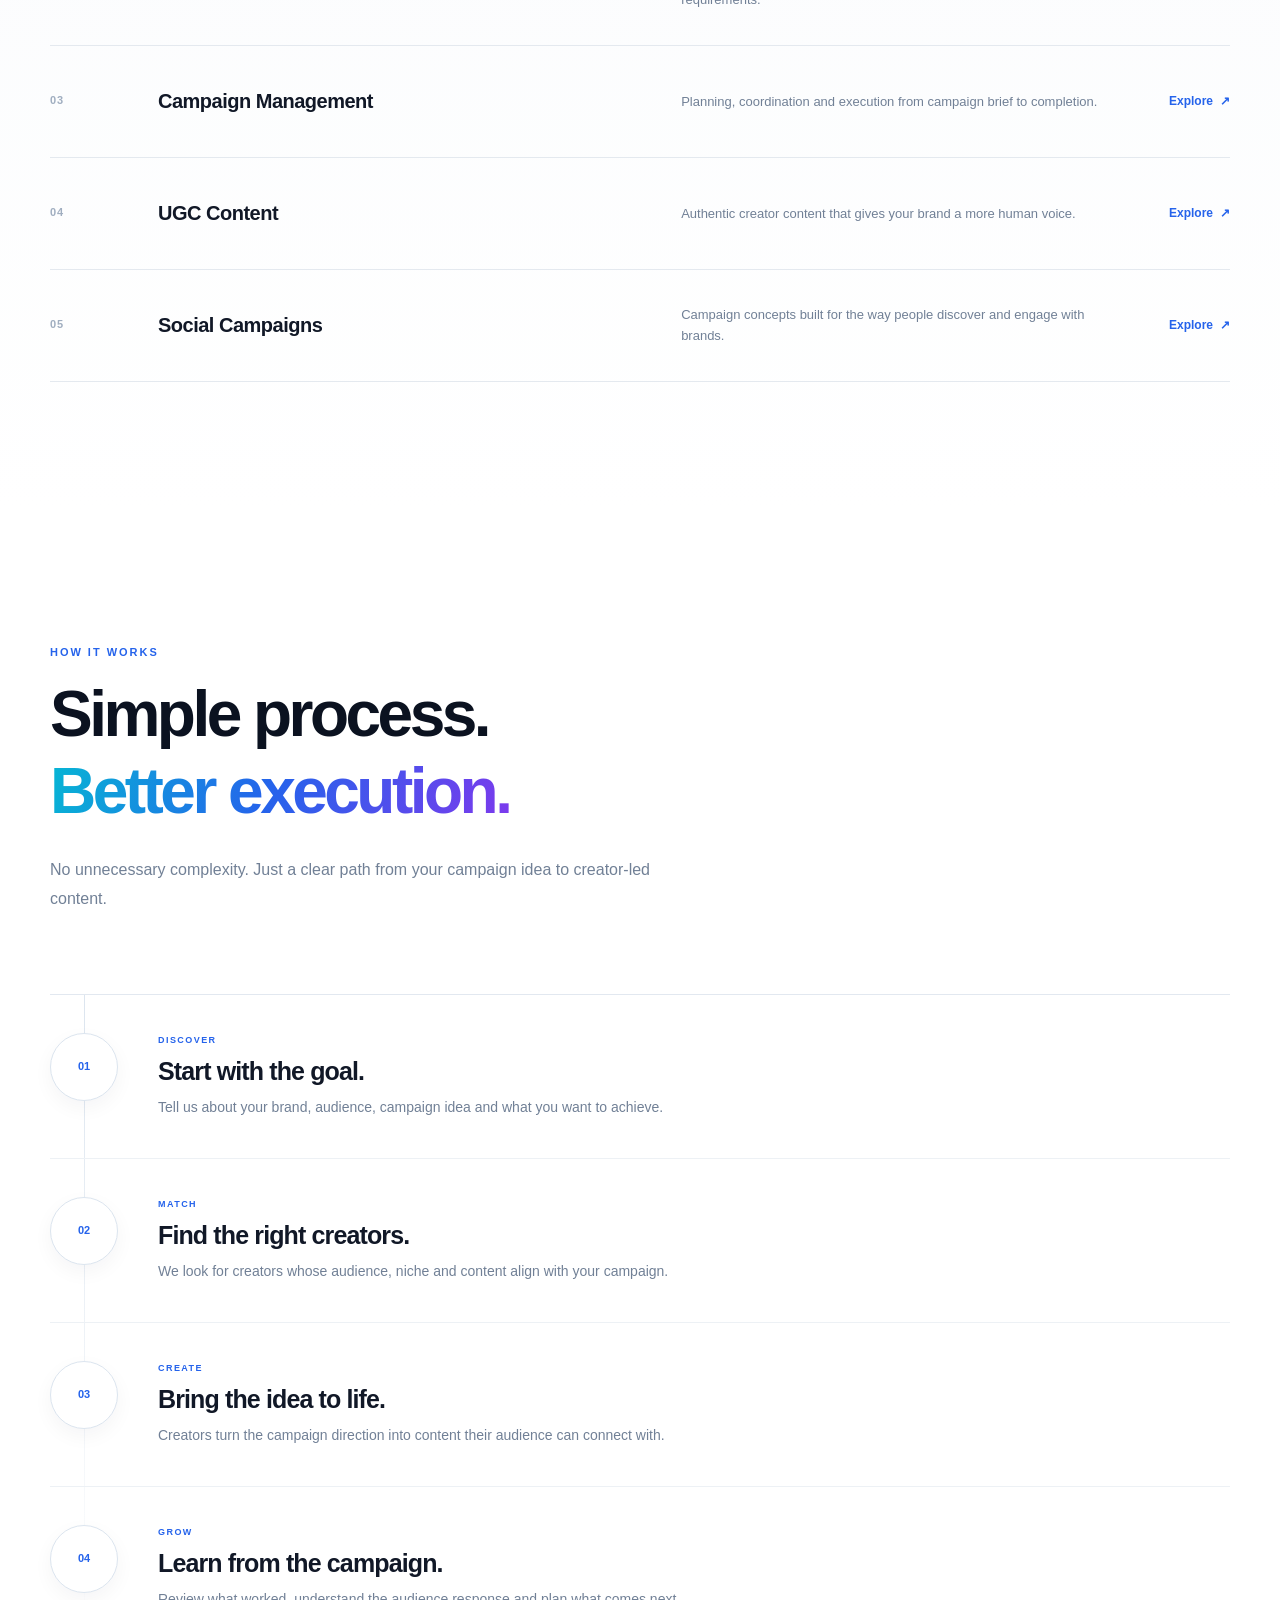
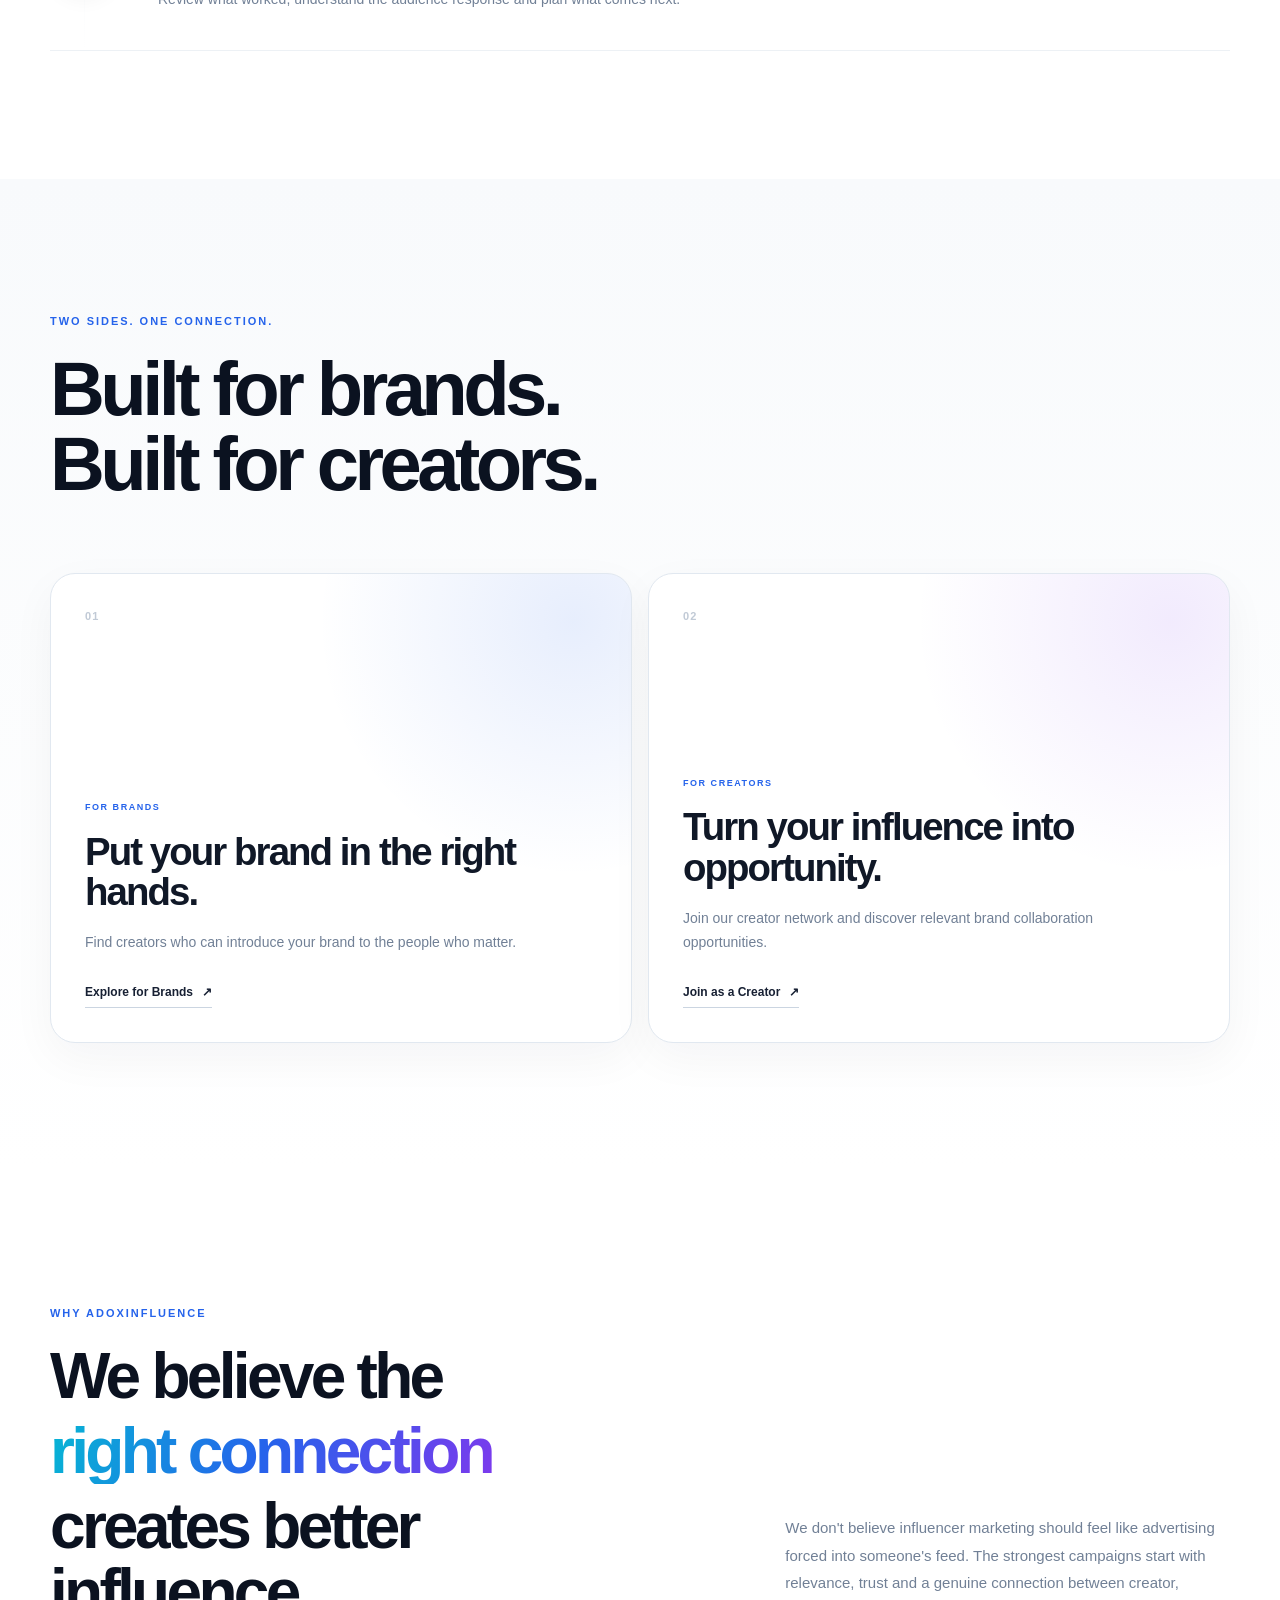
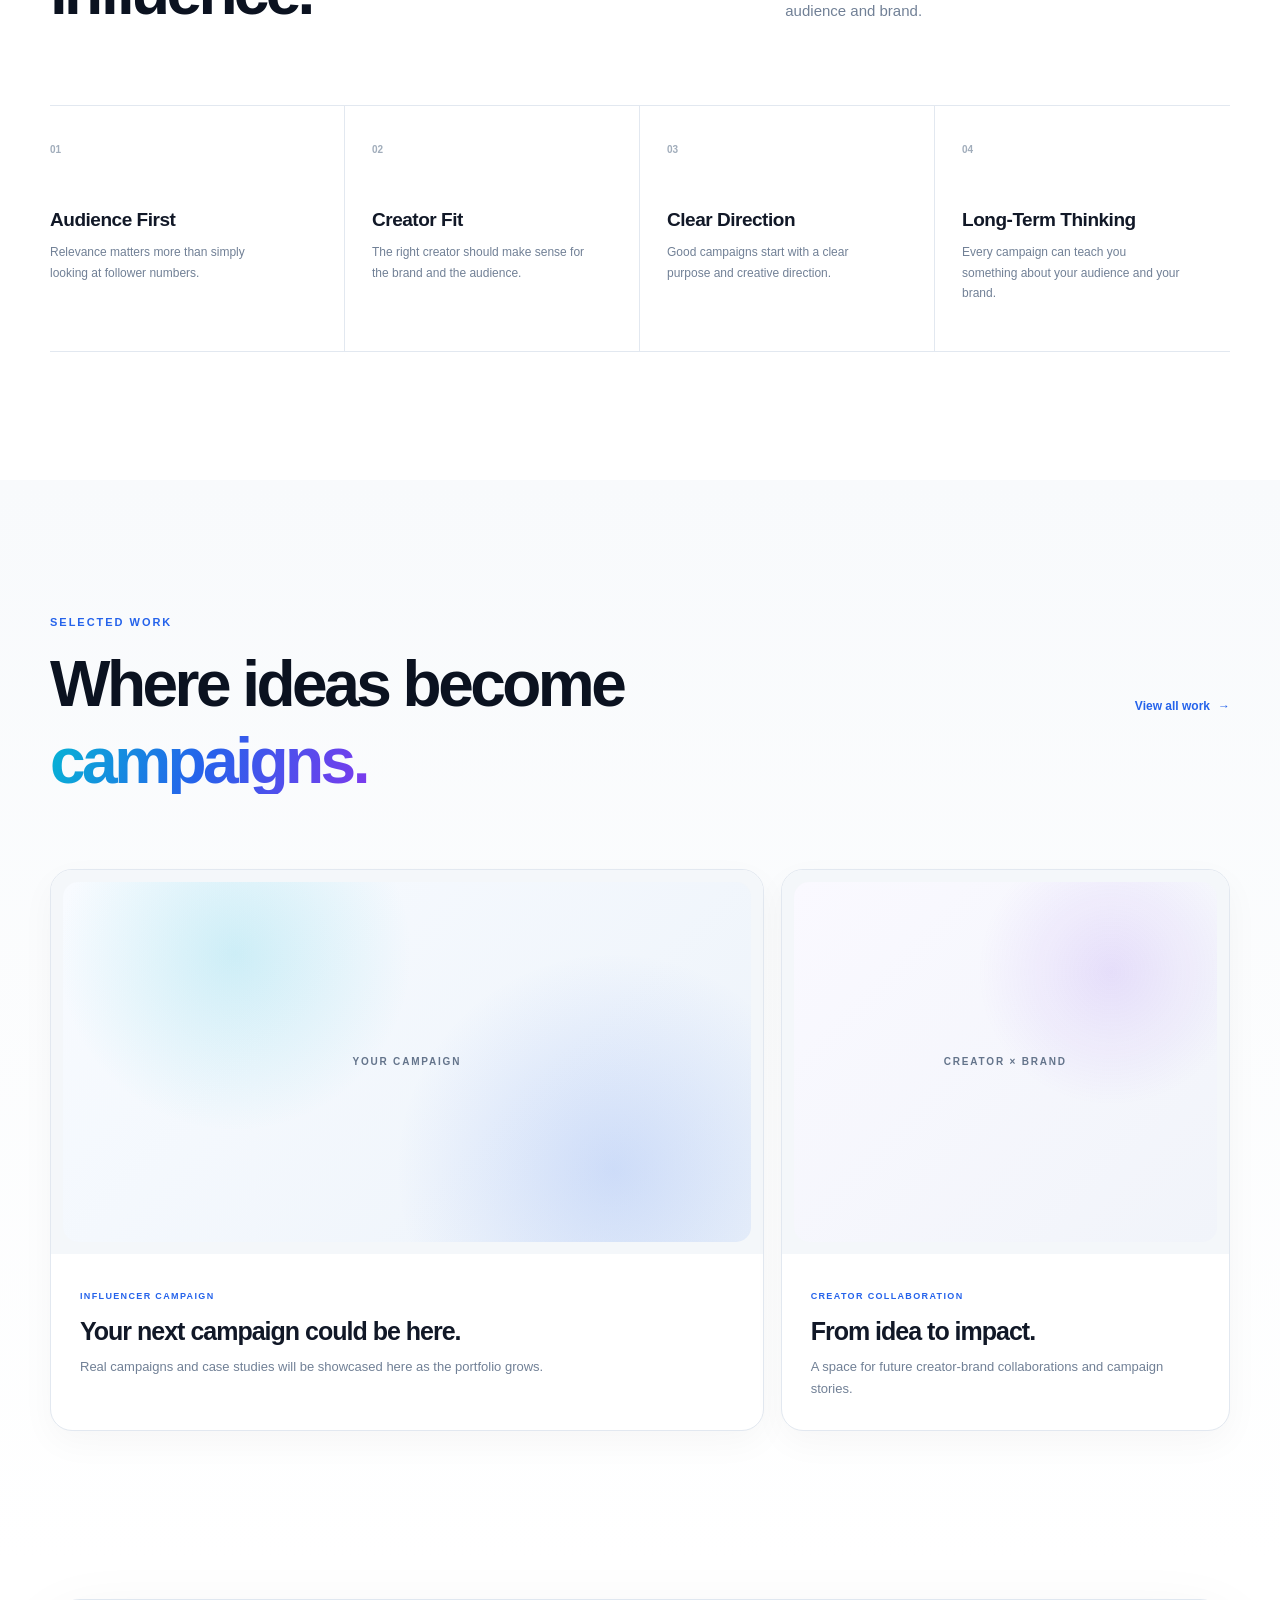
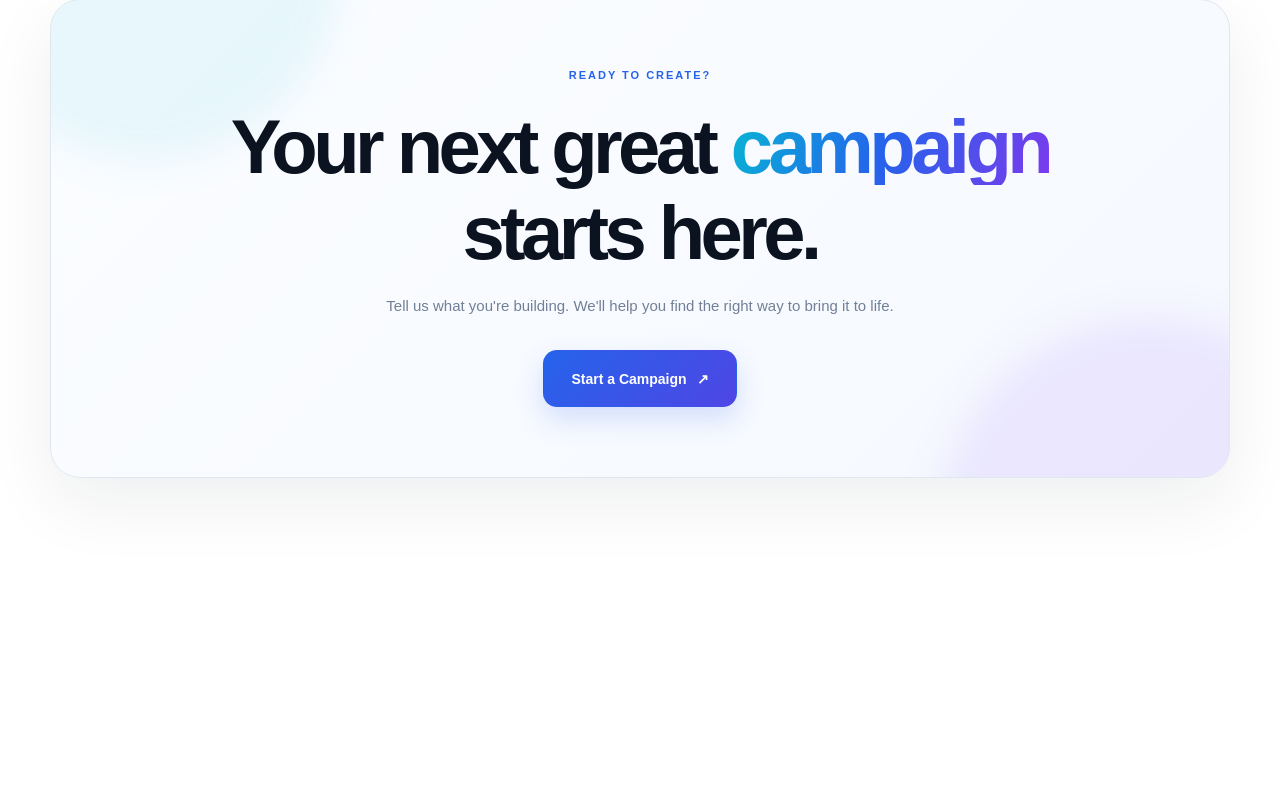
==== commit d4348e61: "Updated design" ====
--- a/index.html
+++ b/index.html
@@ -1077,7 +1077,8 @@
 
     <script src="js/main.js"></script>
     <script src="js/animations.js"></script>
-<script src="js/header.js"></script>
+    <script src="js/header.js"></script>
+
 </body>
 
 </html>
--- a/components/header.css
+++ b/components/header.css
@@ -56,8 +56,6 @@
   /* Soft premium shadow */
 
   box-sizing: border-box;
-
- 
 }
 
 /* =========================================
@@ -190,8 +188,8 @@
 /* =========================================
    CTA BUTTON
 ========================================= */
-.nav-btn-div{
-    flex-direction: column;
+.nav-btn-div {
+  flex-direction: column;
 }
 .nav-btn {
   display: inline-flex;
@@ -201,7 +199,7 @@
   gap: 18px;
 
   padding: 7px 15px;
-margin: 5px;
+  margin: 5px;
   color: #fff;
 
   background: #111;
@@ -242,15 +240,14 @@
   transform: translate(2px, -2px);
 }
 
-.nav-btn1{
-    background-color: white;
-    color: #111;
-    border:1px solid #111;
-}
-.nav-btn1:hover{
-
-    border:none;
-    color: white;
+.nav-btn1 {
+  background-color: white;
+  color: #111;
+  border: 1px solid #111;
+}
+.nav-btn1:hover {
+  border: none;
+  color: white;
 }
 
 /* =========================================
@@ -389,12 +386,12 @@
 
     opacity: 0;
     visibility: hidden;
-    transform: translateY(-10px);
+    transform: translateY(-14px) scale(0.98);
 
     transition:
-      opacity 0.25s ease,
-      transform 0.25s ease,
-      visibility 0.25s ease;
+      opacity 0.35s ease,
+      transform 0.35s cubic-bezier(0.22, 1, 0.36, 1),
+      visibility 0.35s ease;
   }
 
   /* Menu Links */
@@ -448,8 +445,7 @@
   .menu-toggle:checked ~ .nav-content {
     opacity: 1;
     visibility: visible;
-
-    transform: translateY(0);
+    transform: translateY(0) scale(1);
   }
 
   /* Hamburger Animation */
@@ -548,47 +544,41 @@
    Services menu visible rahega.
 */
 
-      .services-dropdown .services-menu {
-        display: none;
-    }
-
-    .services-dropdown.mobile-open .services-menu {
-        display: block;
-    }
-
-    .services-dropdown.mobile-open .dropdown-arrow {
-        transform: rotate(180deg);
-    }
+  .services-dropdown .services-menu {
+    display: none;
+  }
+
+  .services-dropdown.mobile-open .services-menu {
+    display: block;
+  }
+
+  .services-dropdown.mobile-open .dropdown-arrow {
+    transform: rotate(180deg);
+  }
 }
 @media (max-width: 700px) {
-
-    /* Services dropdown closed */
-    .services-dropdown .services-menu {
-        display: none;
-    }
-
-
-    /* Services dropdown opened */
-    .services-dropdown.mobile-open .services-menu {
-        display: block;
-    }
-
-
-    /* Arrow */
-    .services-dropdown.mobile-open .dropdown-arrow {
-        transform: rotate(180deg);
-    }
-
+  /* Services dropdown closed */
+  .services-dropdown .services-menu {
+    display: none;
+  }
+
+  /* Services dropdown opened */
+  .services-dropdown.mobile-open .services-menu {
+    display: block;
+  }
+
+  /* Arrow */
+  .services-dropdown.mobile-open .dropdown-arrow {
+    transform: rotate(180deg);
+  }
 }
 @media (max-width: 700px) {
-
-    .services-dropdown:hover .services-menu {
-        opacity: 1;
-        visibility: visible;
-        pointer-events: auto;
-        transform: none;
-    }
-
+  .services-dropdown:hover .services-menu {
+    opacity: 1;
+    visibility: visible;
+    pointer-events: auto;
+    transform: none;
+  }
 }
 
 /* =========================================
@@ -809,7 +799,6 @@
   transform: rotate(180deg);
 }
 
-
 /* =========================================
    NAVBAR ENTRANCE
 ========================================= */
@@ -837,10 +826,10 @@
 ========================================= */
 
 .site-header {
-    transition: transform 0.45s cubic-bezier(.22, 1, .36, 1);
-    will-change: transform;
+  transition: transform 0.45s cubic-bezier(0.22, 1, 0.36, 1);
+  will-change: transform;
 }
 
 .site-header.header-hidden {
-    transform: translateY(calc(-100% - 25px));
-}+  transform: translateY(calc(-100% - 25px));
+}
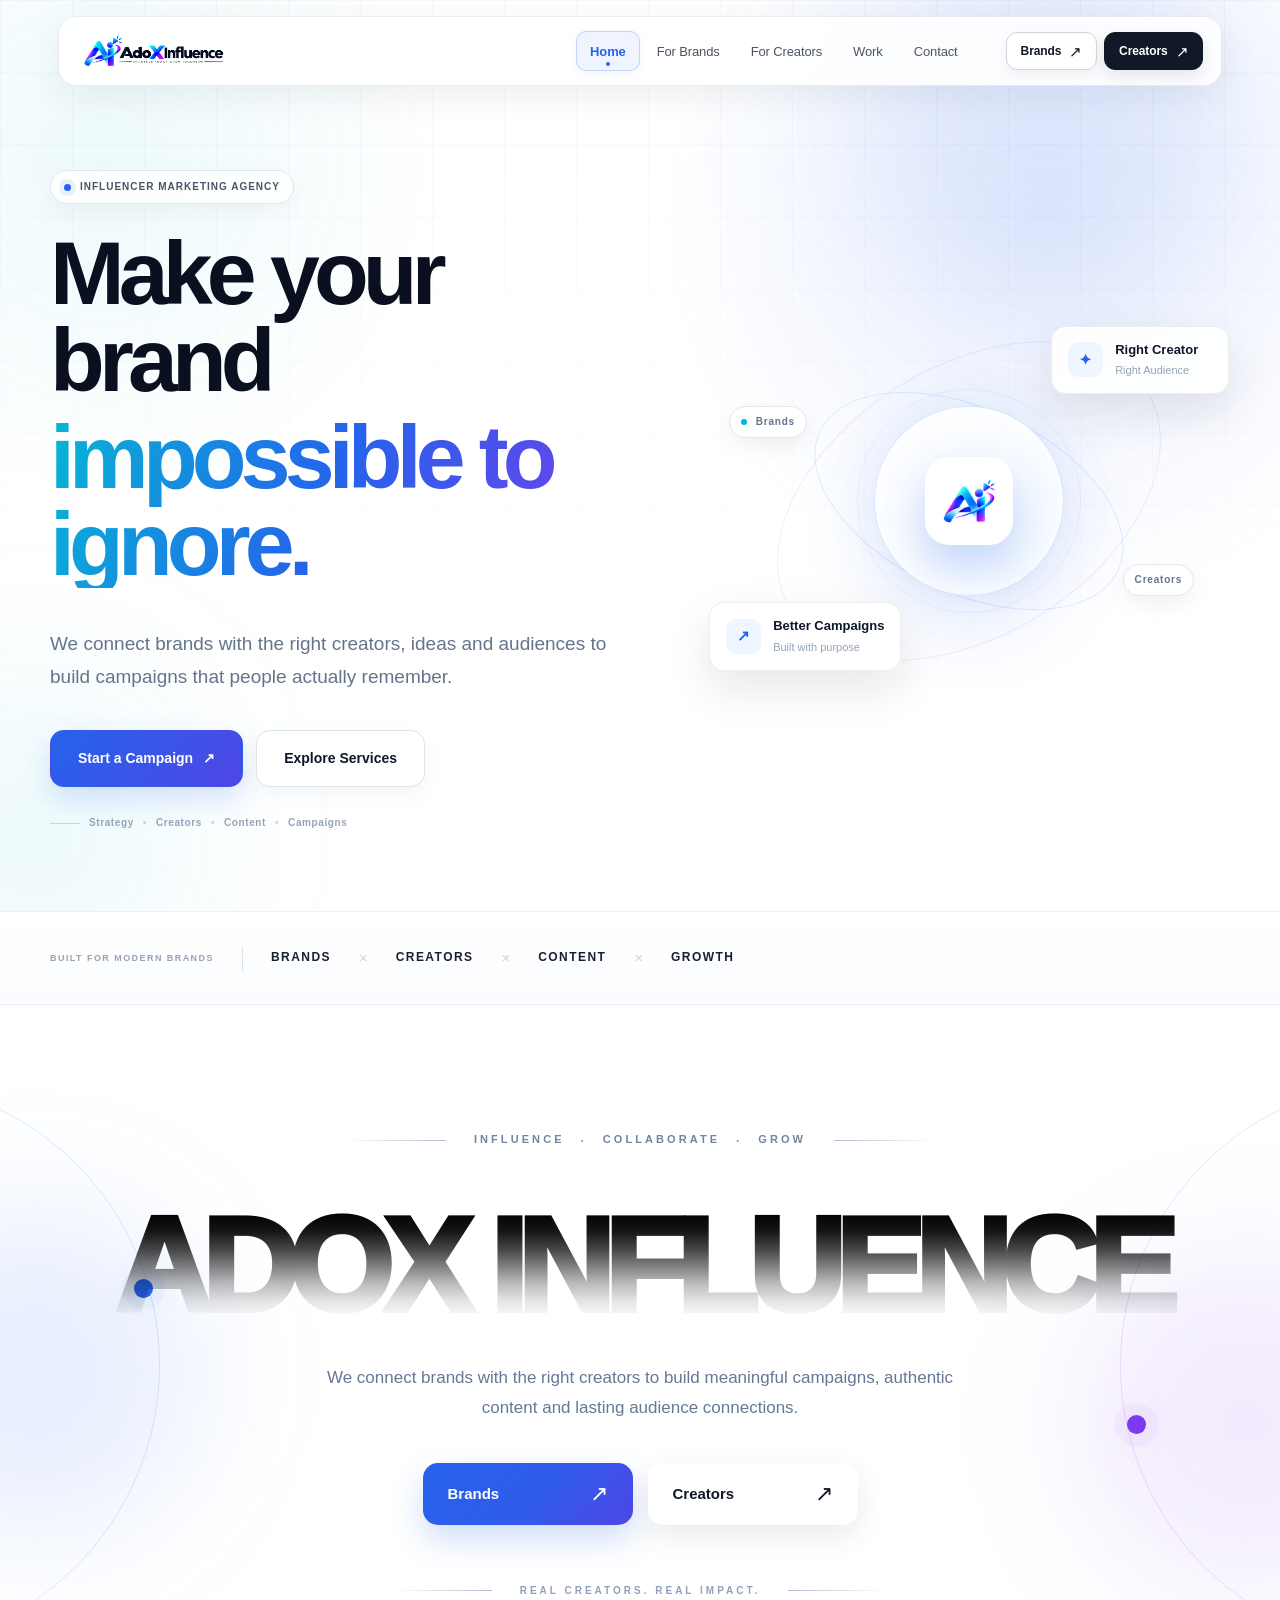
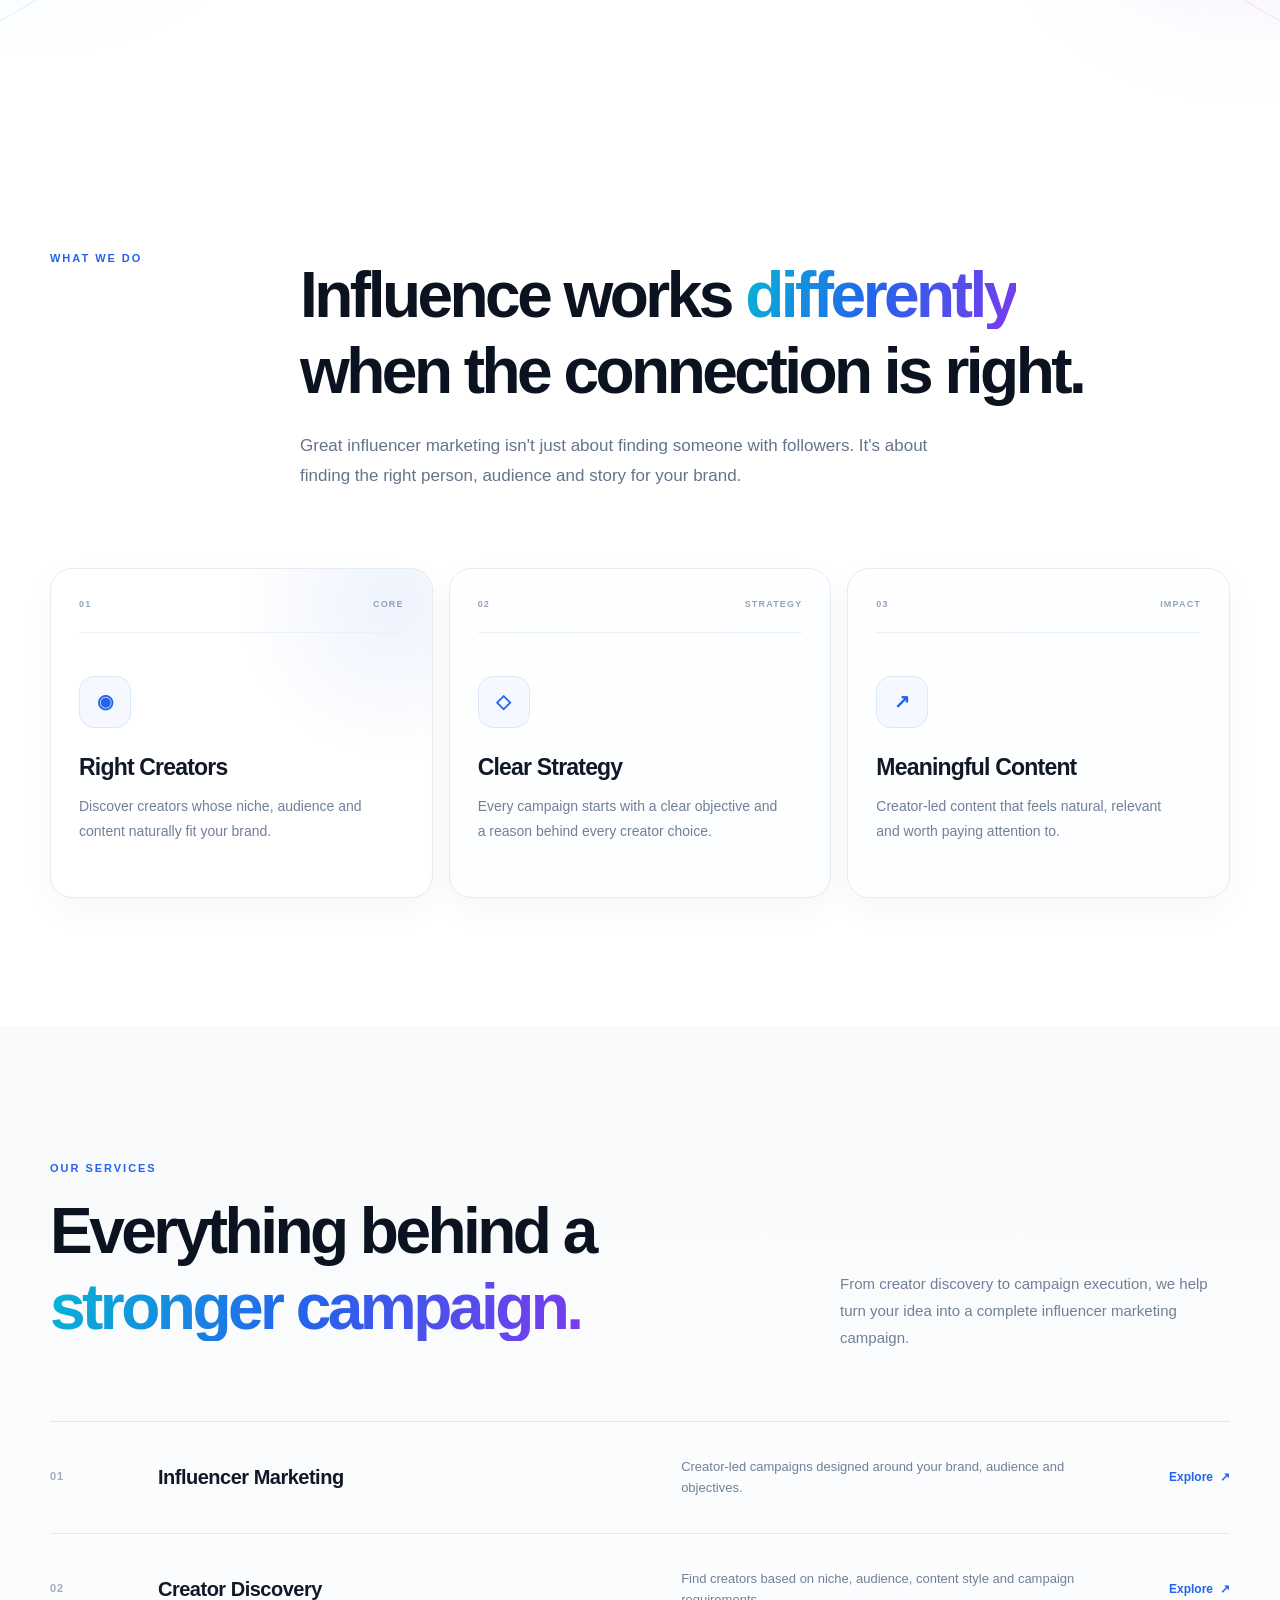
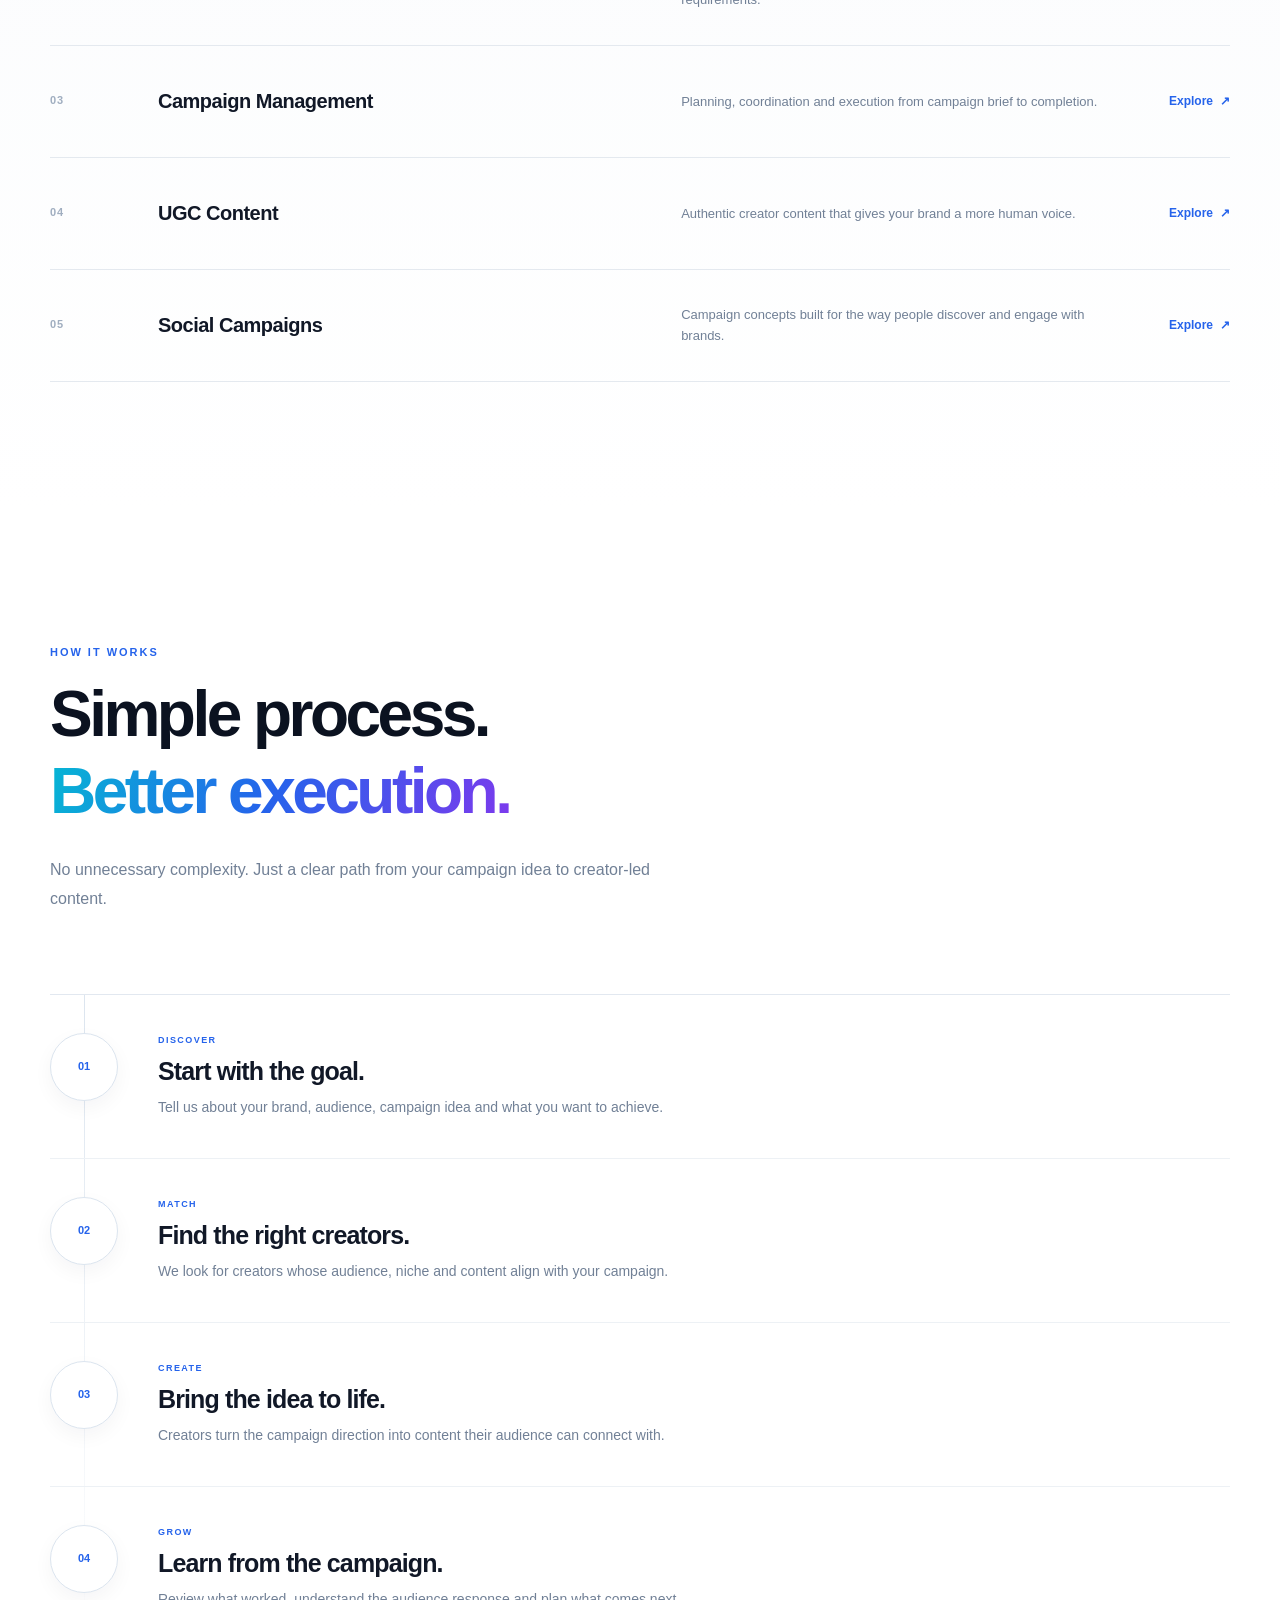
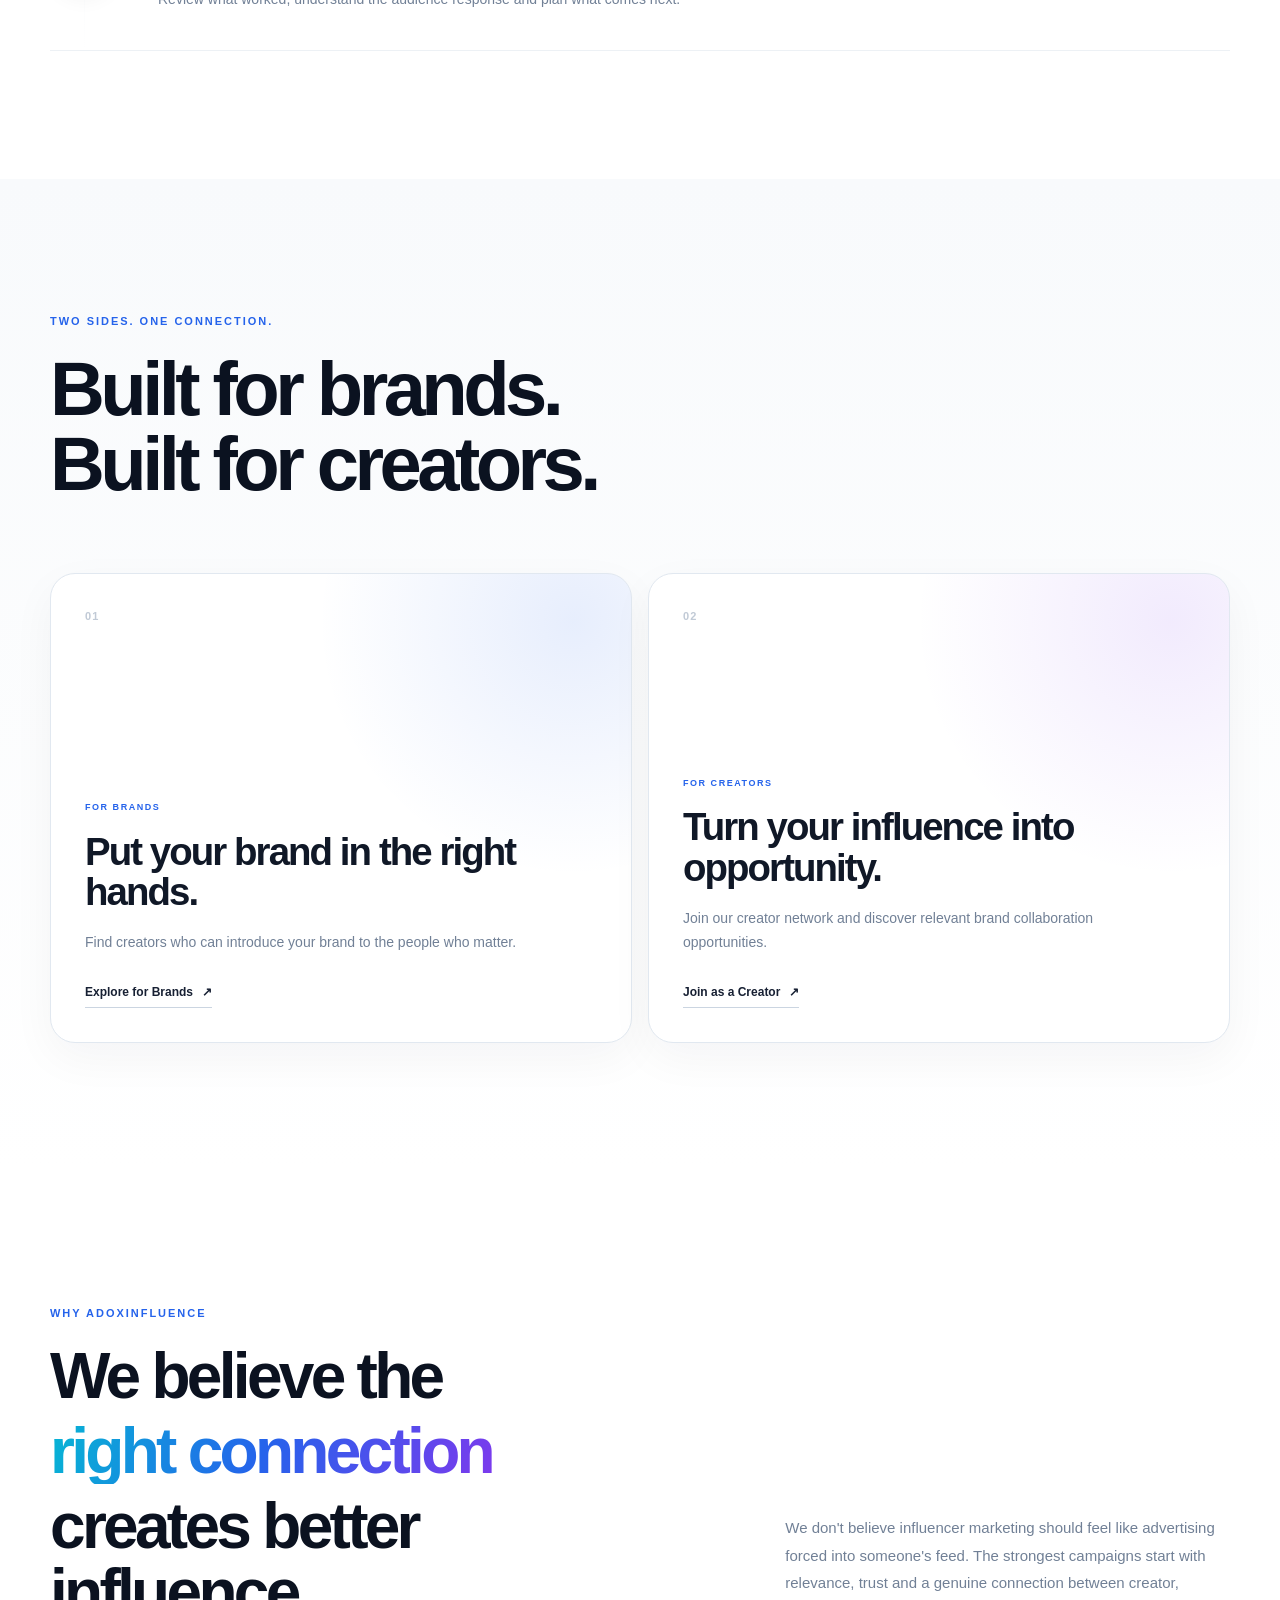
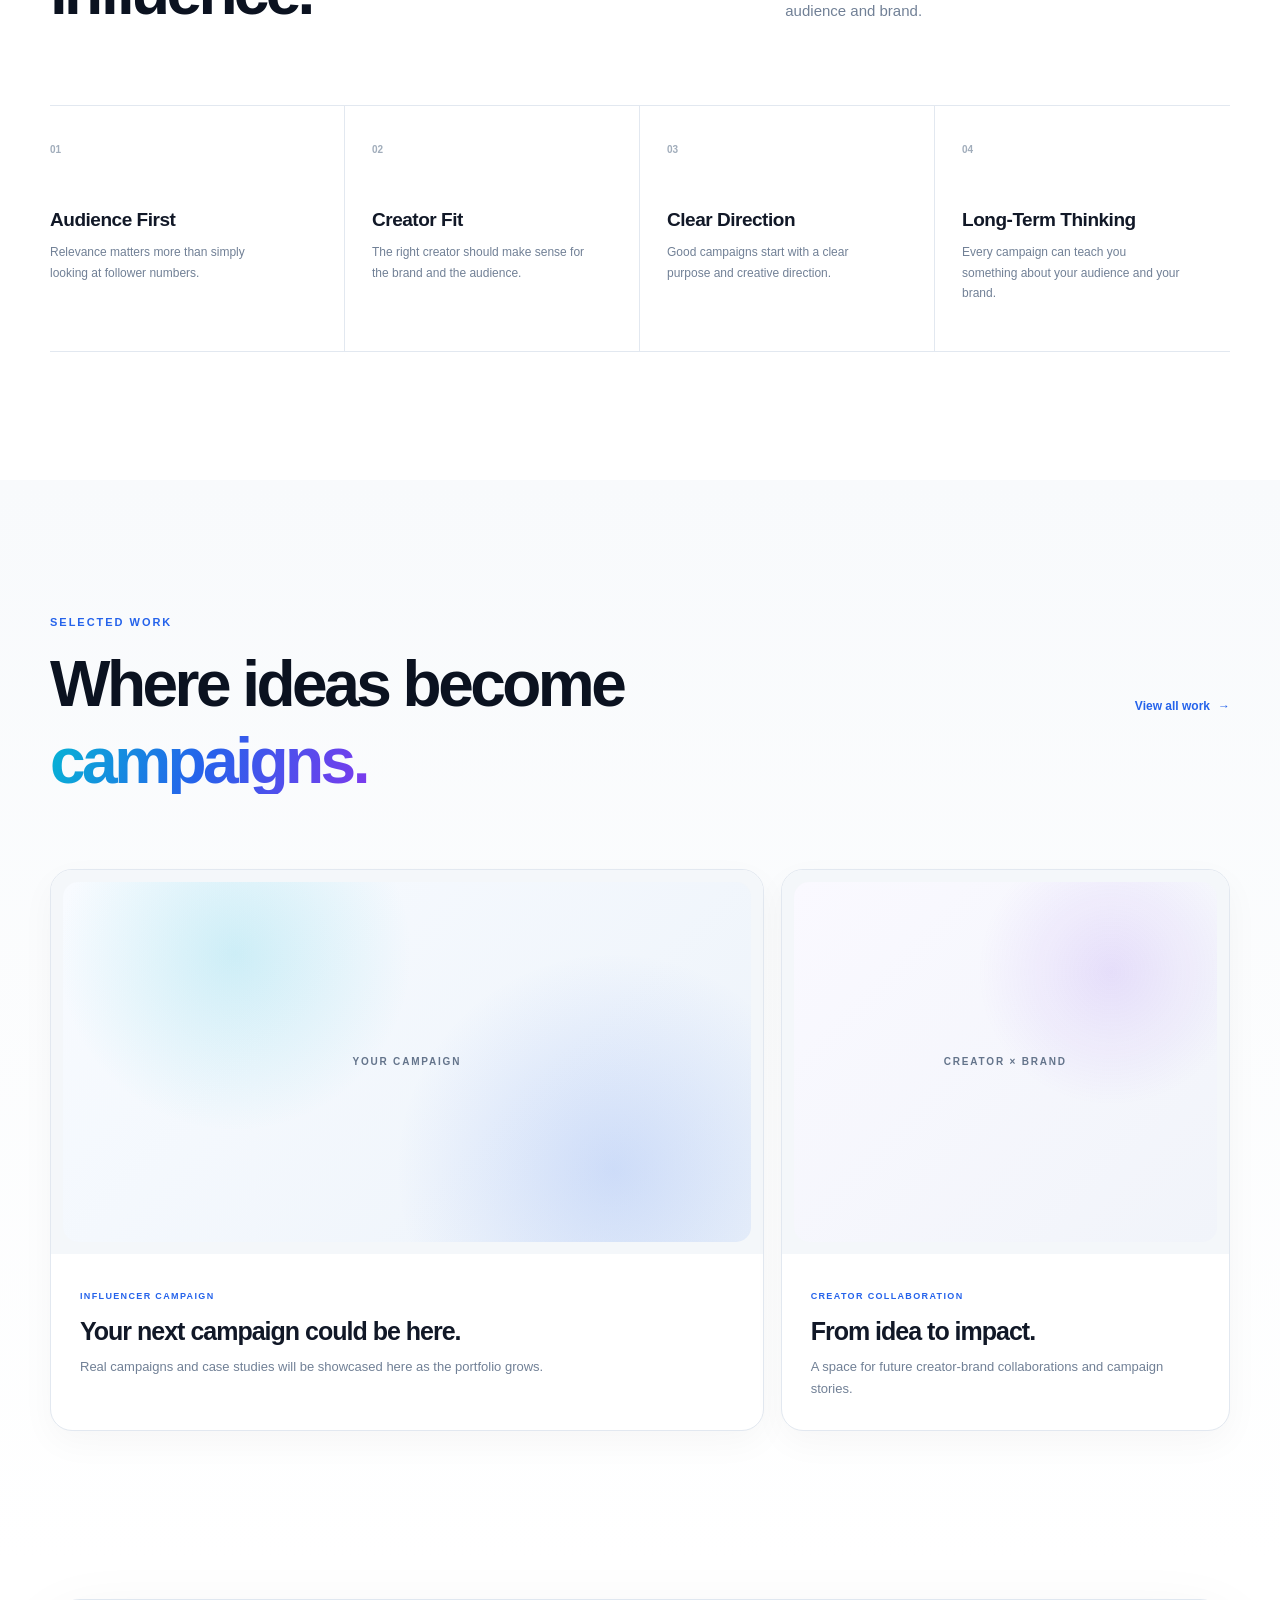
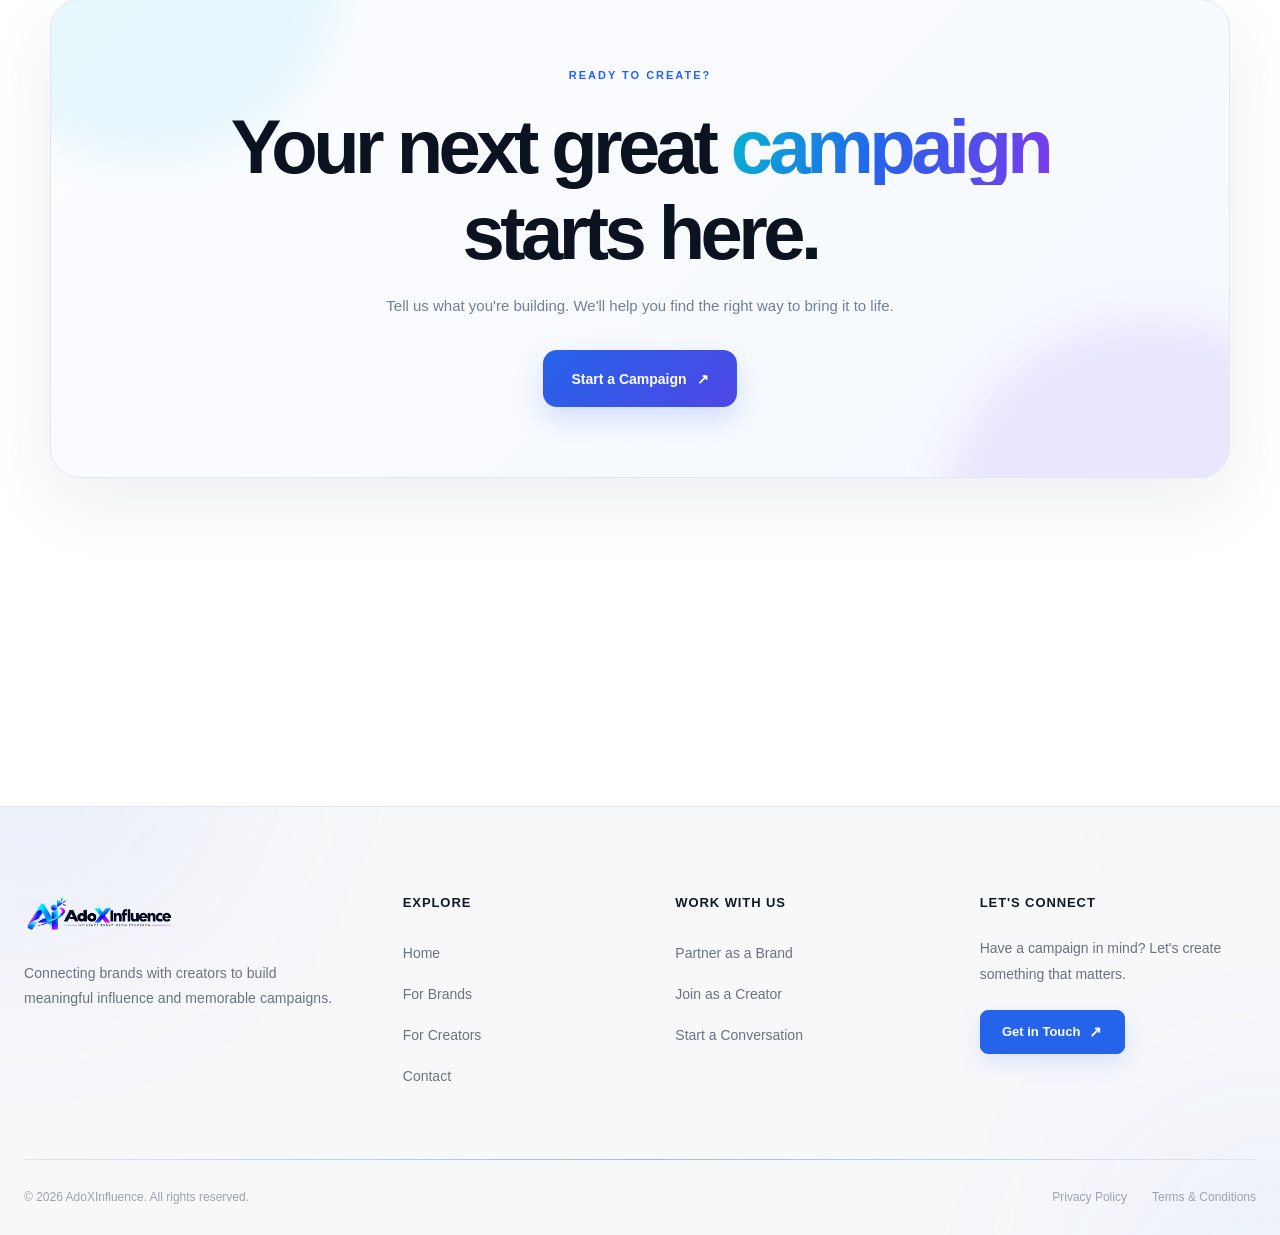
==== commit 6f1edda7: "Fix header navigation paths" ====
--- a/index.html
+++ b/index.html
@@ -18,6 +18,7 @@
     <link rel="stylesheet" href="css/responsive.css">
     <link rel="stylesheet" href="css/components.css">
     <link rel="stylesheet" href="./components/header.css">
+    <link rel="stylesheet" href="components/footer.css">
 </head>
 
 <body>
@@ -1069,16 +1070,15 @@
         </section>
 
     </main>
-
-
-    <!-- =====================================================
-     JAVASCRIPT
-====================================================== -->
-
+ <!-- FOOTER -->
+    <div id="footer-placeholder"></div>
+
+
+    <!-- JAVASCRIPT -->
     <script src="js/main.js"></script>
     <script src="js/animations.js"></script>
     <script src="js/header.js"></script>
-
+    <script src="js/footer.js"></script>
 </body>
 
 </html>
--- a/components/header.css
+++ b/components/header.css
@@ -1,835 +1,1500 @@
-* {
-  margin: 0;
-  padding: 0;
-  box-sizing: border-box;
-}
-body {
-  margin: 0;
-  font-family: "Poppins", sans-serif;
-}
-/* =========================================
+/* =========================================================
+   AdoXInfluence
+   PREMIUM RESPONSIVE HEADER
+   ========================================================= */
+
+
+/* =========================================================
+   GLOBAL RESET
+   ========================================================= */
+
+.site-header *,
+.site-header *::before,
+.site-header *::after {
+    box-sizing: border-box;
+}
+
+
+/* =========================================================
    HEADER
-========================================= */
+   ========================================================= */
 
 .site-header {
-  width: 100%;
-  position: fixed;
-  top: 0;
-  left: 0;
-  z-index: 9999;
-
-  padding: 18px 5%;
-
-  box-sizing: border-box;
-}
-
-/* =========================================
+    position: fixed;
+
+    top: 0;
+    left: 0;
+
+    width: 100%;
+
+    padding:
+        16px
+        4.5%;
+
+    z-index: 9999;
+
+    transition:
+        transform 0.45s
+        cubic-bezier(
+            0.22,
+            1,
+            0.36,
+            1
+        );
+}
+
+
+/* =========================================================
+   HEADER HIDDEN ON SCROLL
+   ========================================================= */
+
+.site-header.header-hidden {
+    transform:
+        translateY(
+            calc(-100% - 24px)
+        );
+}
+
+
+/* =========================================================
    NAVBAR
-========================================= */
+   ========================================================= */
+
 .navbar {
-  position: relative;
-
-  width: 100%;
-  max-width: 1280px;
-  height: 72px;
-
-  margin: auto;
-  padding: 0 22px;
-
-  display: flex;
-  align-items: center;
-  justify-content: space-between;
-
-  /* More transparent glass */
-  background: rgba(255, 255, 255, 145);
-
-  /* Soft premium shadow */
-  box-shadow:
-    0 10px 35px rgba(15, 23, 42, 0.08),
-    inset 0 1px 0 rgba(255, 255, 255, 0.85);
-
-  /* Glass border */
-  border: 1px solid rgba(255, 255, 255, 0.75);
-
-  border-radius: 18px;
-
-  /* Soft premium shadow */
-
-  box-sizing: border-box;
-}
-
-/* =========================================
-   GLASS HOVER
-========================================= */
-
-/* =========================================
+    position: relative;
+
+    width: min(
+        1280px,
+        100%
+    );
+
+    height: 70px;
+
+    margin: 0 auto;
+
+    padding:
+        0
+        18px
+        0
+        22px;
+
+    display: flex;
+
+    align-items: center;
+
+    justify-content: space-between;
+
+    background:
+        rgba(
+            255,
+            255,
+            255,
+            0.88
+        );
+
+    border:
+        1px solid
+        rgba(
+            15,
+            23,
+            42,
+            0.08
+        );
+
+    border-radius: 18px;
+
+    box-shadow:
+        0 10px 35px
+        rgba(
+            15,
+            23,
+            42,
+            0.07
+        ),
+
+        inset 0 1px 0
+        rgba(
+            255,
+            255,
+            255,
+            0.9
+        );
+
+    backdrop-filter:
+        blur(18px);
+
+    -webkit-backdrop-filter:
+        blur(18px);
+
+    animation:
+        navbarReveal
+        0.75s
+        0.05s
+        cubic-bezier(
+            0.22,
+            1,
+            0.36,
+            1
+        )
+        both;
+}
+
+
+/* =========================================================
+   NAVBAR TOP LIGHT
+   ========================================================= */
+
+.navbar::before {
+    content: "";
+
+    position: absolute;
+
+    top: 0;
+    left: 10%;
+
+    width: 80%;
+    height: 1px;
+
+    background:
+        linear-gradient(
+            90deg,
+            transparent,
+            rgba(
+                255,
+                255,
+                255,
+                0.95
+            ),
+            transparent
+        );
+
+    pointer-events: none;
+}
+
+
+/* =========================================================
+   NAVBAR SUBTLE GLOW
+   ========================================================= */
+
+.navbar::after {
+    content: "";
+
+    position: absolute;
+
+    inset: -1px;
+
+    border-radius: 18px;
+
+    pointer-events: none;
+
+    opacity: 0;
+
+    background:
+        linear-gradient(
+            120deg,
+            rgba(
+                37,
+                99,
+                235,
+                0.12
+            ),
+            transparent 35%,
+            transparent 65%,
+            rgba(
+                37,
+                99,
+                235,
+                0.08
+            )
+        );
+
+    transition:
+        opacity 0.35s ease;
+}
+
+
+.navbar:hover::after {
+    opacity: 1;
+}
+
+
+/* =========================================================
    LOGO
-========================================= */
+   ========================================================= */
 
 .logo {
-  display: flex;
-  align-items: center;
-
-  text-decoration: none;
-
-  flex-shrink: 0;
-}
+    position: relative;
+
+    z-index: 5;
+
+    display: inline-flex;
+
+    align-items: center;
+
+    justify-content: center;
+
+    flex-shrink: 0;
+
+    width: auto;
+    height: auto;
+
+    text-decoration: none;
+
+    outline: none;
+}
+
+
+/* =========================================================
+   LOGO IMAGE
+   ========================================================= */
 
 .logo img {
-  width: 145px;
-  height: auto;
-
-  display: block;
-
-  transition: transform 0.3s ease;
-}
+    display: block;
+
+    width: 145px;
+    height: auto;
+
+    max-width: 100%;
+
+    object-fit: contain;
+
+    transform-origin: center;
+
+    transition:
+        transform 0.35s
+        cubic-bezier(
+            0.22,
+            1,
+            0.36,
+            1
+        ),
+
+        filter 0.35s ease;
+}
+
+
+/* =========================================================
+   LOGO HOVER
+   ========================================================= */
 
 .logo:hover img {
-  transform: scale(1.03);
-}
-
-/* =========================================
+    transform:
+        translateY(-2px)
+        scale(1.025);
+
+    filter:
+        drop-shadow(
+            0 7px 16px
+            rgba(
+                37,
+                99,
+                235,
+                0.13
+            )
+        );
+}
+
+
+/* =========================================================
    NAV CONTENT
-========================================= */
+   ========================================================= */
 
 .nav-content {
-  position: absolute;
-  left: 50%;
-  transform: translateX(-50%);
-
-  display: contents;
-  align-items: center;
-  gap: 30px;
-}
-
-/* =========================================
+    position: relative;
+
+    z-index: 4;
+
+    display: flex;
+
+    align-items: center;
+
+    justify-content: center;
+
+    gap: 34px;
+
+    margin-left: auto;
+}
+
+
+/* =========================================================
    NAV LINKS
-========================================= */
+   ========================================================= */
 
 .nav-links {
-  display: flex;
-  align-items: center;
-
-  gap: 4px;
-
-  margin: 0;
-  padding: 0;
-
-  list-style: none;
-}
+    display: flex;
+
+    align-items: center;
+
+    justify-content: center;
+
+    gap: 3px;
+
+    margin: 0;
+    padding: 0;
+
+    list-style: none;
+}
+
+
+/* =========================================================
+   NAV LIST ITEM
+   ========================================================= */
 
 .nav-links li {
-  margin: 0;
-  padding: 0;
-}
-
-.nav-links a {
-  position: relative;
-
-  display: block;
-
-  padding: 10px 14px;
-
-  color: #333;
-
-  text-decoration: none;
-
-  font-family: "Inter", sans-serif;
-  font-size: 14px;
-  font-weight: 500;
-
-  transition:
-    color 0.25s ease,
-    background 0.25s ease;
-}
-
-/* Hover Background */
-
-.nav-links a:hover {
-  color: #111;
-
-  background: rgba(0, 0, 0, 0.04);
-
-  border-radius: 9px;
-}
-
-/* Active Link */
-
-.nav-links a.active {
-  color: #2563eb;
-
-  font-weight: 600;
-
-  background: rgba(0, 0, 0, 0.04);
-
-  border: 1px solid #2563eb;
-
-  border-radius: 20px;
-}
-
-/* Active Line */
-
-/* .nav-links a.active::after {
-  content: "";
-
-  position: absolute;
-
-  left: 14px;
-  right: 14px;
-  bottom: 4px;
-
-  height: 2px;
-
-  background: #111;
-
-  border-radius: 10px;
-} */
-
-/* =========================================
+    position: relative;
+
+    margin: 0;
+    padding: 0;
+}
+
+
+/* =========================================================
+   NAV LINK
+   ========================================================= */
+
+.nav-links li a {
+    position: relative;
+
+    display: inline-flex;
+
+    align-items: center;
+
+    justify-content: center;
+
+    min-height: 40px;
+
+    padding:
+        8px
+        13px;
+
+    color: #4b5563;
+
+    font-family:
+        "Inter",
+        sans-serif;
+
+    font-size: 13px;
+
+    font-weight: 500;
+
+    line-height: 1;
+
+    letter-spacing:
+        -0.01em;
+
+    text-decoration: none;
+
+    border:
+        1px solid
+        transparent;
+
+    border-radius: 10px;
+
+    transition:
+        color 0.25s ease,
+        background 0.25s ease,
+        border-color 0.25s ease,
+        transform 0.25s
+        cubic-bezier(
+            0.22,
+            1,
+            0.36,
+            1
+        );
+}
+
+
+/* =========================================================
+   NAV LINK HOVER
+   ========================================================= */
+
+.nav-links li a:hover {
+    color: #111827;
+
+    background:
+        rgba(
+            15,
+            23,
+            42,
+            0.045
+        );
+
+    border-color:
+        rgba(
+            15,
+            23,
+            42,
+            0.045
+        );
+
+    transform:
+        translateY(-1px);
+}
+
+
+/* =========================================================
+   NAV ACTIVE
+   ========================================================= */
+
+.nav-links li a.active {
+    color: #2563eb;
+
+    font-weight: 600;
+
+    background:
+        rgba(
+            37,
+            99,
+            235,
+            0.07
+        );
+
+    border-color:
+        rgba(
+            37,
+            99,
+            235,
+            0.22
+        );
+
+    box-shadow:
+        0 4px 12px
+        rgba(
+            37,
+            99,
+            235,
+            0.05
+        );
+}
+
+
+/* =========================================================
+   ACTIVE INDICATOR
+   ========================================================= */
+
+.nav-links li a.active::after {
+    content: "";
+
+    position: absolute;
+
+    left: 50%;
+
+    bottom: 4px;
+
+    width: 4px;
+    height: 4px;
+
+    border-radius: 50%;
+
+    background: #2563eb;
+
+    transform:
+        translateX(-50%)
+        scale(1);
+
+    transition:
+        transform 0.25s ease;
+}
+
+
+/* =========================================================
+   CTA WRAPPER
+   ========================================================= */
+
+.nav-btn-div {
+    display: flex;
+
+    align-items: center;
+
+    justify-content: center;
+
+    gap: 7px;
+
+    flex-shrink: 0;
+}
+
+
+/* =========================================================
    CTA BUTTON
-========================================= */
-.nav-btn-div {
-  flex-direction: column;
-}
+   ========================================================= */
+
 .nav-btn {
-  display: inline-flex;
-  align-items: center;
-  justify-content: center;
-
-  gap: 18px;
-
-  padding: 7px 15px;
-  margin: 5px;
-  color: #fff;
-
-  background: #111;
-
-  text-decoration: none;
-
-  font-family: "Inter", sans-serif;
-  font-size: 14px;
-  font-weight: 600;
-
-  border-radius: 20px;
-
-  white-space: nowrap;
-
-  box-shadow: 0 5px 15px rgba(0, 0, 0, 0.12);
-
-  transition:
-    transform 0.25s ease,
-    background 0.25s ease,
-    box-shadow 0.25s ease;
-}
-
-.nav-btn span {
-  font-size: 17px;
-
-  transition: transform 0.25s ease;
-}
+    position: relative;
+
+    display: inline-flex;
+
+    align-items: center;
+
+    justify-content: center;
+
+    gap: 8px;
+
+    min-height: 38px;
+
+    padding:
+        8px
+        14px;
+
+    overflow: hidden;
+
+    border:
+        1px solid
+        #111827;
+
+    border-radius: 11px;
+
+    background: #111827;
+
+    color: #ffffff;
+
+    font-family:
+        "Inter",
+        sans-serif;
+
+    font-size: 12px;
+
+    font-weight: 600;
+
+    line-height: 1;
+
+    letter-spacing:
+        -0.01em;
+
+    text-decoration: none;
+
+    white-space: nowrap;
+
+    box-shadow:
+        0 6px 16px
+        rgba(
+            15,
+            23,
+            42,
+            0.10
+        );
+
+    transition:
+        transform 0.3s
+        cubic-bezier(
+            0.22,
+            1,
+            0.36,
+            1
+        ),
+
+        background 0.3s ease,
+
+        border-color 0.3s ease,
+
+        box-shadow 0.3s ease,
+
+        color 0.3s ease;
+}
+
+
+/* =========================================================
+   CTA SHINE
+   ========================================================= */
+
+.nav-btn::before {
+    content: "";
+
+    position: absolute;
+
+    top: 0;
+    left: -120%;
+
+    width: 70%;
+    height: 100%;
+
+    background:
+        linear-gradient(
+            90deg,
+            transparent,
+            rgba(
+                255,
+                255,
+                255,
+                0.18
+            ),
+            transparent
+        );
+
+    transform:
+        skewX(-20deg);
+
+    transition:
+        left 0.6s ease;
+
+    pointer-events: none;
+}
+
+
+/* =========================================================
+   CTA TEXT
+   ========================================================= */
+
+.nav-btn span,
+.nav-btn b {
+    position: relative;
+
+    z-index: 2;
+}
+
+
+/* =========================================================
+   CTA ARROW
+   ========================================================= */
+
+.nav-btn b {
+    display: inline-flex;
+
+    align-items: center;
+
+    justify-content: center;
+
+    font-size: 15px;
+
+    font-weight: 500;
+
+    line-height: 1;
+
+    transition:
+        transform 0.3s
+        cubic-bezier(
+            0.22,
+            1,
+            0.36,
+            1
+        );
+}
+
+
+/* =========================================================
+   CTA HOVER
+   ========================================================= */
 
 .nav-btn:hover {
-  background: #2563eb;
-
-  transform: translateY(-2px);
-
-  box-shadow: 0 9px 22px rgba(0, 0, 0, 0.16);
-}
-
-.nav-btn:hover span {
-  transform: translate(2px, -2px);
-}
+    background: #2563eb;
+
+    border-color:
+        #2563eb;
+
+    color: #ffffff;
+
+    transform:
+        translateY(-2px);
+
+    box-shadow:
+        0 10px 22px
+        rgba(
+            37,
+            99,
+            235,
+            0.18
+        );
+}
+
+
+.nav-btn:hover::before {
+    left: 140%;
+}
+
+
+.nav-btn:hover b {
+    transform:
+        translate(
+            2px,
+            -2px
+        );
+}
+
+
+/* =========================================================
+   BRAND BUTTON
+   ========================================================= */
 
 .nav-btn1 {
-  background-color: white;
-  color: #111;
-  border: 1px solid #111;
-}
+    background: #ffffff;
+
+    color: #111827;
+
+    border-color:
+        #d1d5db;
+
+    box-shadow:
+        0 5px 14px
+        rgba(
+            15,
+            23,
+            42,
+            0.055
+        );
+}
+
+
 .nav-btn1:hover {
-  border: none;
-  color: white;
-}
-
-/* =========================================
-   MOBILE MENU ICON
-========================================= */
+    background: #2563eb;
+
+    color: #ffffff;
+
+    border-color:
+        #2563eb;
+}
+
+
+/* =========================================================
+   CREATOR BUTTON
+   ========================================================= */
+
+.nav-btn2 {
+    background: #111827;
+
+    color: #ffffff;
+
+    border-color:
+        #111827;
+}
+
+
+/* =========================================================
+   MENU TOGGLE
+   ========================================================= */
 
 .menu-toggle {
-  display: none;
-}
+    position: absolute;
+
+    width: 1px;
+    height: 1px;
+
+    opacity: 0;
+
+    pointer-events: none;
+}
+
+
+/* =========================================================
+   MENU ICON
+   ========================================================= */
 
 .menu-icon {
-  display: none;
-
-  width: 42px;
-  height: 42px;
-
-  align-items: center;
-  justify-content: center;
-  flex-direction: column;
-
-  gap: 5px;
-
-  cursor: pointer;
-
-  border-radius: 10px;
-
-  transition: background 0.25s ease;
-}
+    display: none;
+
+    position: relative;
+
+    z-index: 10;
+
+    width: 42px;
+    height: 42px;
+
+    align-items: center;
+
+    justify-content: center;
+
+    flex-direction: column;
+
+    gap: 5px;
+
+    flex-shrink: 0;
+
+    border:
+        1px solid
+        transparent;
+
+    border-radius: 11px;
+
+    cursor: pointer;
+
+    background:
+        transparent;
+
+    transition:
+        background 0.25s ease,
+        border-color 0.25s ease,
+        transform 0.25s ease;
+}
+
+
+/* =========================================================
+   MENU ICON HOVER
+   ========================================================= */
 
 .menu-icon:hover {
-  background: rgba(0, 0, 0, 0.05);
-}
+    background:
+        rgba(
+            15,
+            23,
+            42,
+            0.045
+        );
+
+    border-color:
+        rgba(
+            15,
+            23,
+            42,
+            0.07
+        );
+}
+
+
+/* =========================================================
+   HAMBURGER LINES
+   ========================================================= */
 
 .menu-icon span {
-  width: 20px;
-  height: 2px;
-
-  background: #111;
-
-  border-radius: 5px;
-
-  transition:
-    transform 0.3s ease,
-    opacity 0.3s ease;
-}
-
-/* =========================================
+    display: block;
+
+    width: 20px;
+    height: 2px;
+
+    border-radius: 10px;
+
+    background: #111827;
+
+    transform-origin: center;
+
+    transition:
+        transform 0.35s
+        cubic-bezier(
+            0.22,
+            1,
+            0.36,
+            1
+        ),
+
+        opacity 0.2s ease,
+
+        width 0.25s ease;
+}
+
+
+/* =========================================================
    TABLET
-========================================= */
+   ========================================================= */
+
+@media (max-width: 1100px) {
+
+    .site-header {
+        padding:
+            14px
+            3%;
+    }
+
+
+    .navbar {
+        height: 68px;
+
+        padding:
+            0
+            15px
+            0
+            19px;
+    }
+
+
+    .logo img {
+        width: 135px;
+    }
+
+
+    .nav-content {
+        gap: 18px;
+    }
+
+
+    .nav-links li a {
+        padding:
+            8px
+            10px;
+
+        font-size: 12px;
+    }
+
+
+    .nav-btn {
+        min-height: 36px;
+
+        padding:
+            7px
+            11px;
+
+        font-size: 11px;
+    }
+
+
+    .nav-btn-div {
+        gap: 5px;
+    }
+
+}
+
+
+/* =========================================================
+   SMALL TABLET
+   ========================================================= */
 
 @media (max-width: 900px) {
-  .site-header {
-    padding: 14px 3%;
-  }
-
-  .navbar {
-    height: 68px;
-  }
-
-  .nav-content {
-    gap: 12px;
-  }
-
-  .nav-links {
-    gap: 0;
-  }
-
-  .nav-links a {
-    padding: 9px 10px;
-    font-size: 13px;
-  }
-
-  .nav-btn {
-    padding: 11px 15px;
-  }
-}
-
-/* =========================================
+
+    .site-header {
+        padding:
+            12px
+            2.5%;
+    }
+
+
+    .navbar {
+        height: 64px;
+
+        padding:
+            0
+            13px
+            0
+            17px;
+
+        border-radius: 16px;
+    }
+
+
+    .logo img {
+        width: 128px;
+    }
+
+
+    .nav-content {
+        gap: 10px;
+    }
+
+
+    .nav-links li a {
+        min-height: 37px;
+
+        padding:
+            7px
+            8px;
+
+        font-size: 11px;
+    }
+
+
+    .nav-btn {
+        min-height: 34px;
+
+        padding:
+            7px
+            9px;
+
+        font-size: 10px;
+    }
+
+
+    .nav-btn b {
+        font-size: 13px;
+    }
+
+}
+
+
+/* =========================================================
    MOBILE
-========================================= */
+   ========================================================= */
 
 @media (max-width: 700px) {
-  .site-header {
-    padding: 12px 4%;
-  }
-
-  .navbar {
-    height: 62px;
-
-    padding: 0 14px;
-
-    border-radius: 15px;
-  }
-
-  /* Logo */
-
-  .logo img {
-    width: 120px;
-  }
-
-  /* Hamburger */
-
-  .menu-icon {
-    display: flex;
-  }
-
-  /* Mobile Navigation */
-
-  .nav-content {
-    position: absolute;
-
-    top: calc(100% + 10px);
-    left: 0;
-    right: 0;
-
-    width: 100%;
-
-    padding: 15px;
-
-    display: flex;
-    flex-direction: column;
-    align-items: stretch;
-
-    gap: 12px;
-
-    background: rgba(255, 255, 255, 0.96);
-
-    backdrop-filter: blur(18px);
-    -webkit-backdrop-filter: blur(18px);
-
-    border: 1px solid rgba(0, 0, 0, 0.07);
-
-    border-radius: 16px;
-
-    box-shadow: 0 15px 35px rgba(0, 0, 0, 0.1);
-
-    opacity: 0;
-    visibility: hidden;
-    transform: translateY(-14px) scale(0.98);
-
-    transition:
-      opacity 0.35s ease,
-      transform 0.35s cubic-bezier(0.22, 1, 0.36, 1),
-      visibility 0.35s ease;
-  }
-
-  /* Menu Links */
-
-  .nav-links {
-    width: 100%;
-
-    display: flex;
-    flex-direction: column;
-    align-items: stretch;
-
-    gap: 3px;
-  }
-
-  .nav-links a {
-    width: 100%;
-
-    padding: 13px 14px;
-
-    box-sizing: border-box;
-
-    font-size: 14px;
-
-    border-radius: 9px;
-  }
-
-  .nav-links a:hover {
-    background: rgba(0, 0, 0, 0.05);
-  }
-
-  /* Remove desktop active line */
-
-  .nav-links a.active::after {
-    display: none;
-  }
-
-  /* Mobile CTA */
-
-  .nav-btn {
-    width: 100%;
-
-    padding: 12px;
-
-    box-sizing: border-box;
-
-    text-align: center;
-  }
-
-  /* Open Menu */
-
-  .menu-toggle:checked ~ .nav-content {
-    opacity: 1;
-    visibility: visible;
-    transform: translateY(0) scale(1);
-  }
-
-  /* Hamburger Animation */
-
-  .menu-toggle:checked ~ .menu-icon span:nth-child(1) {
-    transform: translateY(7px) rotate(45deg);
-  }
-
-  .menu-toggle:checked ~ .menu-icon span:nth-child(2) {
-    opacity: 0;
-  }
-
-  .menu-toggle:checked ~ .menu-icon span:nth-child(3) {
-    transform: translateY(-7px) rotate(-45deg);
-  }
-
-  /* =========================================
-   MOBILE SERVICES DROPDOWN
-========================================= */
-
-  .services-dropdown {
-    width: 100%;
-  }
-
-  /* Services link */
-
-  .services-main-link {
-    justify-content: space-between;
-  }
-
-  /* Dropdown becomes normal mobile menu */
-
-  .services-menu {
-    position: static;
-
-    width: 100%;
-
-    margin-top: 4px;
-
-    padding: 4px;
-
-    transform: none;
-
-    background: rgba(248, 250, 252, 0.9);
-
-    border: 0;
-
-    border-radius: 10px;
-
-    box-shadow: none;
-
-    opacity: 1;
-
-    visibility: visible;
-
-    pointer-events: auto;
-
-    display: none;
-  }
-
-  /* Remove arrow pointer */
-
-  .services-menu::before {
-    display: none;
-  }
-
-  /* Mobile dropdown items */
-
-  .services-menu a {
-    padding: 10px;
-
-    border-radius: 9px;
-  }
-
-  /* Mobile icon */
-
-  .service-menu-icon {
-    width: 32px;
-    height: 32px;
-
-    font-size: 14px;
-  }
-
-  /* Mobile description */
-
-  .services-menu small {
-    font-size: 9px;
-  }
-
-  /* -------------------------------------
-   MOBILE OPEN
---------------------------------------------- */
-
-  /*
-   Checkbox hamburger open hone par
-   Services menu visible rahega.
-*/
-
-  .services-dropdown .services-menu {
-    display: none;
-  }
-
-  .services-dropdown.mobile-open .services-menu {
-    display: block;
-  }
-
-  .services-dropdown.mobile-open .dropdown-arrow {
-    transform: rotate(180deg);
-  }
-}
-@media (max-width: 700px) {
-  /* Services dropdown closed */
-  .services-dropdown .services-menu {
-    display: none;
-  }
-
-  /* Services dropdown opened */
-  .services-dropdown.mobile-open .services-menu {
-    display: block;
-  }
-
-  /* Arrow */
-  .services-dropdown.mobile-open .dropdown-arrow {
-    transform: rotate(180deg);
-  }
-}
-@media (max-width: 700px) {
-  .services-dropdown:hover .services-menu {
-    opacity: 1;
-    visibility: visible;
-    pointer-events: auto;
-    transform: none;
-  }
-}
-
-/* =========================================
+
+    .site-header {
+        padding:
+            10px
+            4%;
+    }
+
+
+    .navbar {
+        width: 100%;
+
+        height: 62px;
+
+        padding:
+            0
+            10px
+            0
+            14px;
+
+        border-radius: 15px;
+    }
+
+
+    .logo img {
+        width: 120px;
+    }
+
+
+    /* -----------------------------------------------------
+       MOBILE MENU ICON
+       ----------------------------------------------------- */
+
+    .menu-icon {
+        display: flex;
+    }
+
+
+    /* -----------------------------------------------------
+       MOBILE NAV
+       ----------------------------------------------------- */
+
+    .nav-content {
+        position: absolute;
+
+        top:
+            calc(
+                100% + 9px
+            );
+
+        left: 0;
+
+        width: 100%;
+
+        margin: 0;
+
+        padding: 10px;
+
+        display: flex;
+
+        flex-direction: column;
+
+        align-items: stretch;
+
+        justify-content: flex-start;
+
+        gap: 9px;
+
+        background:
+            rgba(
+                255,
+                255,
+                255,
+                0.96
+            );
+
+        border:
+            1px solid
+            rgba(
+                15,
+                23,
+                42,
+                0.08
+            );
+
+        border-radius: 16px;
+
+        box-shadow:
+            0 18px 45px
+            rgba(
+                15,
+                23,
+                42,
+                0.10
+            );
+
+        backdrop-filter:
+            blur(22px);
+
+        -webkit-backdrop-filter:
+            blur(22px);
+
+        opacity: 0;
+
+        visibility: hidden;
+
+        pointer-events: none;
+
+        transform:
+            translateY(-12px)
+            scale(0.985);
+
+        transform-origin:
+            top center;
+
+        transition:
+            opacity 0.3s ease,
+
+            visibility 0.3s ease,
+
+            transform 0.38s
+            cubic-bezier(
+                0.22,
+                1,
+                0.36,
+                1
+            );
+    }
+
+
+    /* -----------------------------------------------------
+       MOBILE NAV OPEN
+       ----------------------------------------------------- */
+
+    .menu-toggle:checked ~ .nav-content {
+        opacity: 1;
+
+        visibility: visible;
+
+        pointer-events: auto;
+
+        transform:
+            translateY(0)
+            scale(1);
+    }
+
+
+    /* -----------------------------------------------------
+       MOBILE LINKS
+       ----------------------------------------------------- */
+
+    .nav-links {
+        width: 100%;
+
+        display: flex;
+
+        flex-direction: column;
+
+        align-items: stretch;
+
+        gap: 2px;
+    }
+
+
+    .nav-links li {
+        width: 100%;
+    }
+
+
+    .nav-links li a {
+        width: 100%;
+
+        min-height: 45px;
+
+        justify-content: flex-start;
+
+        padding:
+            0
+            14px;
+
+        color: #374151;
+
+        font-size: 14px;
+
+        border-radius: 10px;
+    }
+
+
+    .nav-links li a:hover {
+        color: #111827;
+
+        background:
+            rgba(
+                15,
+                23,
+                42,
+                0.045
+            );
+
+        transform:
+            translateX(3px);
+    }
+
+
+    .nav-links li a.active {
+        color: #2563eb;
+
+        background:
+            rgba(
+                37,
+                99,
+                235,
+                0.075
+            );
+
+        border-color:
+            rgba(
+                37,
+                99,
+                235,
+                0.16
+            );
+    }
+
+
+    .nav-links li a.active::after {
+        left: auto;
+
+        right: 14px;
+
+        bottom: 50%;
+
+        width: 5px;
+        height: 5px;
+
+        transform:
+            translateY(50%);
+    }
+
+
+    /* -----------------------------------------------------
+       MOBILE CTA
+       ----------------------------------------------------- */
+
+    .nav-btn-div {
+        width: 100%;
+
+        display: grid;
+
+        grid-template-columns:
+            1fr
+            1fr;
+
+        gap: 8px;
+
+        padding-top: 7px;
+
+        border-top:
+            1px solid
+            rgba(
+                15,
+                23,
+                42,
+                0.07
+            );
+    }
+
+
+    .nav-btn {
+        width: 100%;
+
+        min-height: 42px;
+
+        padding:
+            0
+            12px;
+
+        margin: 0;
+
+        border-radius: 10px;
+
+        font-size: 12px;
+    }
+
+
+    /* -----------------------------------------------------
+       MOBILE HAMBURGER ANIMATION
+       ----------------------------------------------------- */
+
+    .menu-toggle:checked ~ .menu-icon {
+        background:
+            rgba(
+                37,
+                99,
+                235,
+                0.07
+            );
+
+        border-color:
+            rgba(
+                37,
+                99,
+                235,
+                0.14
+            );
+    }
+
+
+    .menu-toggle:checked ~ .menu-icon span:nth-child(1) {
+        transform:
+            translateY(7px)
+            rotate(45deg);
+    }
+
+
+    .menu-toggle:checked ~ .menu-icon span:nth-child(2) {
+        opacity: 0;
+
+        width: 0;
+    }
+
+
+    .menu-toggle:checked ~ .menu-icon span:nth-child(3) {
+        transform:
+            translateY(-7px)
+            rotate(-45deg);
+    }
+
+}
+
+
+/* =========================================================
    SMALL MOBILE
-========================================= */
-
-@media (max-width: 400px) {
-  .navbar {
-    padding: 0 12px;
-  }
-
-  .logo img {
-    width: 110px;
-  }
-}
-
-/* =========================================
-   SERVICES DROPDOWN
-========================================= */
-
-.services-dropdown {
-  position: relative;
-}
-
-/* Services main link */
-
-.services-main-link {
-  display: flex !important;
-  align-items: center;
-  gap: 6px;
-}
-
-/* Arrow */
-
-.dropdown-arrow {
-  font-size: 15px;
-  line-height: 1;
-  transition: transform 0.25s ease;
-}
-
-/* =========================================
-   DROPDOWN MENU
-========================================= */
-
-.services-menu {
-  position: absolute;
-
-  top: calc(100% + 4px);
-  left: 50%;
-
-  width: 310px;
-
-  padding: 8px;
-
-  transform: translateX(-50%) translateY(8px);
-
-  background: rgba(255, 255, 255, 0.97);
-
-  border: 1px solid rgba(15, 23, 42, 0.08);
-
-  border-radius: 16px;
-
-  box-shadow:
-    0 20px 50px rgba(15, 23, 42, 0.12),
-    0 5px 15px rgba(15, 23, 42, 0.05);
-
-  opacity: 0;
-  visibility: hidden;
-
-  pointer-events: none;
-
-  transition:
-    opacity 0.25s ease,
-    transform 0.25s ease,
-    visibility 0.25s ease;
-
-  z-index: 10000;
-}
-
-/* Small top connection */
-
-.services-menu::before {
-  content: "";
-
-  position: absolute;
-
-  top: -6px;
-  left: 50%;
-
-  width: 12px;
-  height: 12px;
-
-  background: #fff;
-
-  border-left: 1px solid rgba(15, 23, 42, 0.08);
-  border-top: 1px solid rgba(15, 23, 42, 0.08);
-
-  transform: translateX(-50%) rotate(45deg);
-}
-
-/* =========================================
-   DROPDOWN ITEMS
-========================================= */
-
-.services-menu a {
-  display: flex;
-
-  align-items: center;
-
-  gap: 12px;
-
-  width: 100%;
-
-  padding: 11px 12px;
-
-  color: #111827;
-
-  text-decoration: none;
-
-  border-radius: 11px;
-
-  transition:
-    background 0.2s ease,
-    transform 0.2s ease;
-}
-
-/* Hover item */
-
-.services-menu a:hover {
-  background: #f5f7fb;
-
-  transform: translateX(3px);
-}
-
-/* =========================================
-   DROPDOWN ICON
-========================================= */
-
-.service-menu-icon {
-  width: 36px;
-  height: 36px;
-
-  flex-shrink: 0;
-
-  display: flex;
-
-  align-items: center;
-  justify-content: center;
-
-  background: #f1f5f9;
-
-  color: #2563eb;
-
-  border-radius: 9px;
-
-  font-size: 16px;
-
-  transition:
-    background 0.2s ease,
-    color 0.2s ease;
-}
-
-.services-menu a:hover .service-menu-icon {
-  background: #2563eb;
-
-  color: #fff;
-}
-
-/* =========================================
-   DROPDOWN TEXT
-========================================= */
-
-.services-menu a span:last-child {
-  display: flex;
-
-  flex-direction: column;
-
-  gap: 2px;
-
-  min-width: 0;
-}
-
-.services-menu strong {
-  font-family: "Inter", sans-serif;
-
-  font-size: 13px;
-
-  font-weight: 600;
-
-  color: #111827;
-}
-
-.services-menu small {
-  font-family: "Inter", sans-serif;
-
-  font-size: 10px;
-
-  line-height: 1.4;
-
-  color: #8a94a6;
-}
-
-/* =========================================
-   DESKTOP HOVER
-========================================= */
-
-.services-dropdown:hover .services-menu {
-  opacity: 1;
-
-  visibility: visible;
-
-  pointer-events: auto;
-
-  transform: translateX(-50%) translateY(0);
-}
-
-.services-dropdown:hover .dropdown-arrow {
-  transform: rotate(180deg);
-}
-
-/* =========================================
-   NAVBAR ENTRANCE
-========================================= */
-
-.navbar {
-  animation: navbarReveal 0.8s 0.05s cubic-bezier(0.22, 1, 0.36, 1) both;
-}
-
-@keyframes navbarReveal {
-  from {
-    opacity: 0;
-
-    transform: translateY(-12px) scale(0.98);
-  }
-
-  to {
-    opacity: 1;
-
-    transform: translateY(0) scale(1);
-  }
-}
-
-/* =========================================
-   SCROLL HIDE / SHOW HEADER
-========================================= */
-
-.site-header {
-  transition: transform 0.45s cubic-bezier(0.22, 1, 0.36, 1);
-  will-change: transform;
-}
-
-.site-header.header-hidden {
-  transform: translateY(calc(-100% - 25px));
-}
+   ========================================================= */
+
+@media (max-width: 500px) {
+
+    .site-header {
+        padding:
+            9px
+            3.5%;
+    }
+
+
+    .navbar {
+        height: 60px;
+
+        padding:
+            0
+            8px
+            0
+            12px;
+
+        border-radius: 14px;
+    }
+
+
+    .logo img {
+        width: 112px;
+    }
+
+
+    .menu-icon {
+        width: 40px;
+        height: 40px;
+    }
+
+
+    .menu-icon span {
+        width: 19px;
+    }
+
+
+    .nav-content {
+        top:
+            calc(
+                100% + 8px
+            );
+
+        padding: 9px;
+
+        border-radius: 14px;
+    }
+
+
+    .nav-links li a {
+        min-height: 44px;
+
+        padding:
+            0
+            13px;
+
+        font-size: 13px;
+    }
+
+
+    .nav-btn {
+        min-height: 41px;
+
+        font-size: 11px;
+    }
+
+}
+
+
+/* =========================================================
+   EXTRA SMALL
+   ========================================================= */
+
+@media (max-width: 380px) {
+
+    .site-header {
+        padding:
+            8px
+            3%;
+    }
+
+
+    .navbar {
+        height: 58px;
+
+        padding:
+            0
+            7px
+            0
+            11px;
+    }
+
+
+    .logo img {
+        width: 104px;
+    }
+
+
+    .menu-icon {
+        width: 38px;
+        height: 38px;
+    }
+
+
+    .nav-content {
+        padding: 8px;
+    }
+
+
+    .nav-links li a {
+        min-height: 42px;
+
+        font-size: 12px;
+    }
+
+
+    .nav-btn {
+        min-height: 39px;
+
+        font-size: 10px;
+    }
+
+}
+
+
+/* =========================================================
+   FOCUS
+   ========================================================= */
+
+.logo:focus-visible,
+.nav-links a:focus-visible,
+.nav-btn:focus-visible,
+.menu-icon:focus-visible {
+    outline:
+        2px solid
+        #2563eb;
+
+    outline-offset: 3px;
+}
+
+
+/* =========================================================
+   REDUCED MOTION
+   ========================================================= */
+
+@media (prefers-reduced-motion: reduce) {
+
+    .site-header,
+    .navbar,
+    .logo img,
+    .nav-links a,
+    .nav-btn,
+    .nav-btn::before,
+    .nav-btn b,
+    .menu-icon,
+    .menu-icon span,
+    .nav-content {
+        animation: none !important;
+
+        transition: none !important;
+    }
+
+}
--- a/components/footer.css
+++ b/components/footer.css
@@ -0,0 +1,1276 @@
+/* =========================================================
+   AdoXInfluence
+   PREMIUM LIGHT FOOTER
+   ========================================================= */
+
+
+/* =========================================================
+   01. FOOTER BASE
+   ========================================================= */
+
+.site-footer {
+    position: relative;
+    width: 100%;
+    margin: 0;
+    padding: 0;
+    overflow: hidden;
+
+    background: #f7f8fa;
+    color: #111827;
+
+    border-top: 1px solid #e5e7eb;
+
+    isolation: isolate;
+}
+
+
+/* =========================================================
+   02. FOOTER BACKGROUND
+   ========================================================= */
+
+.site-footer::before {
+    content: "";
+    position: absolute;
+
+    width: 420px;
+    height: 420px;
+
+    top: -260px;
+    left: -180px;
+
+    border-radius: 50%;
+
+    background: rgba(37, 99, 235, 0.055);
+
+    filter: blur(90px);
+
+    pointer-events: none;
+
+    animation:
+        footerGlowLeft
+        10s
+        ease-in-out
+        infinite;
+}
+
+
+.site-footer::after {
+    content: "";
+    position: absolute;
+
+    width: 380px;
+    height: 380px;
+
+    right: -180px;
+    bottom: -240px;
+
+    border-radius: 50%;
+
+    background: rgba(37, 99, 235, 0.045);
+
+    filter: blur(90px);
+
+    pointer-events: none;
+
+    animation:
+        footerGlowRight
+        12s
+        ease-in-out
+        infinite;
+}
+
+
+/* =========================================================
+   03. MAIN CONTAINER
+   ========================================================= */
+
+.footer-container {
+    position: relative;
+    z-index: 2;
+
+    width: min(
+        1280px,
+        calc(100% - 48px)
+    );
+
+    margin: 0 auto;
+}
+
+
+/* =========================================================
+   04. FOOTER TOP
+   ========================================================= */
+
+.footer-top {
+    display: grid;
+
+    grid-template-columns:
+        1.5fr
+        1fr
+        1.15fr
+        1.3fr;
+
+    gap: 60px;
+
+    padding-top: 82px;
+    padding-bottom: 72px;
+}
+
+
+/* =========================================================
+   05. BRAND
+   ========================================================= */
+
+.footer-brand {
+    position: relative;
+
+    max-width: 340px;
+
+    animation:
+        footerReveal
+        0.8s
+        cubic-bezier(
+            0.22,
+            1,
+            0.36,
+            1
+        )
+        both;
+}
+
+
+.footer-logo {
+    display: inline-flex;
+
+    align-items: center;
+
+    text-decoration: none;
+
+    margin-bottom: 22px;
+}
+
+
+.footer-logo img {
+    display: block;
+
+    width: 150px;
+    height: auto;
+
+    object-fit: contain;
+
+    transition:
+        transform 0.35s
+        cubic-bezier(
+            0.22,
+            1,
+            0.36,
+            1
+        ),
+
+        filter 0.35s ease;
+}
+
+
+.footer-logo:hover img {
+    transform:
+        translateY(-3px)
+        scale(1.025);
+
+    filter:
+        drop-shadow(
+            0 8px 18px
+            rgba(
+                37,
+                99,
+                235,
+                0.15
+            )
+        );
+}
+
+
+.footer-brand p {
+    margin: 0;
+
+    max-width: 320px;
+
+    color: #6b7280;
+
+    font-size: 14px;
+
+    line-height: 1.8;
+
+    letter-spacing: 0.005em;
+}
+
+
+/* =========================================================
+   06. FOOTER COLUMNS
+   ========================================================= */
+
+.footer-column {
+    position: relative;
+
+    animation:
+        footerReveal
+        0.8s
+        cubic-bezier(
+            0.22,
+            1,
+            0.36,
+            1
+        )
+        both;
+}
+
+
+.footer-column:nth-child(2) {
+    animation-delay: 0.08s;
+}
+
+
+.footer-column:nth-child(3) {
+    animation-delay: 0.16s;
+}
+
+
+.footer-column:nth-child(4) {
+    animation-delay: 0.24s;
+}
+
+
+/* =========================================================
+   07. COLUMN HEADING
+   ========================================================= */
+
+.footer-column h3 {
+    position: relative;
+
+    display: inline-block;
+
+    margin: 4px 0 24px;
+
+    color: #111827;
+
+    font-size: 13px;
+
+    font-weight: 700;
+
+    line-height: 1.4;
+
+    letter-spacing: 0.07em;
+
+    text-transform: uppercase;
+}
+
+
+.footer-column h3::after {
+    content: "";
+
+    position: absolute;
+
+    left: 0;
+    bottom: -8px;
+
+    width: 0;
+    height: 2px;
+
+    border-radius: 10px;
+
+    background: #2563eb;
+
+    transition:
+        width 0.35s
+        cubic-bezier(
+            0.22,
+            1,
+            0.36,
+            1
+        );
+}
+
+
+.footer-column:hover h3::after {
+    width: 100%;
+}
+
+
+/* =========================================================
+   08. LIST
+   ========================================================= */
+
+.footer-column ul {
+    margin: 0;
+    padding: 0;
+
+    list-style: none;
+}
+
+
+.footer-column li {
+    margin: 0 0 13px;
+}
+
+
+.footer-column li:last-child {
+    margin-bottom: 0;
+}
+
+
+/* =========================================================
+   09. FOOTER LINKS
+   ========================================================= */
+
+.footer-column li a {
+    position: relative;
+
+    display: inline-flex;
+
+    align-items: center;
+
+    color: #6b7280;
+
+    font-size: 14px;
+
+    line-height: 1.5;
+
+    text-decoration: none;
+
+    transition:
+        color 0.25s ease,
+        transform 0.25s
+        cubic-bezier(
+            0.22,
+            1,
+            0.36,
+            1
+        );
+}
+
+
+.footer-column li a::before {
+    content: "";
+
+    display: block;
+
+    width: 0;
+    height: 1px;
+
+    margin-right: 0;
+
+    border-radius: 10px;
+
+    background: #2563eb;
+
+    transition:
+        width 0.25s ease,
+        margin-right 0.25s ease;
+}
+
+
+.footer-column li a:hover {
+    color: #111827;
+
+    transform:
+        translateX(4px);
+}
+
+
+.footer-column li a:hover::before {
+    width: 7px;
+
+    margin-right: 7px;
+}
+
+
+/* =========================================================
+   10. CONTACT COLUMN
+   ========================================================= */
+
+.footer-contact {
+    max-width: 300px;
+}
+
+
+.footer-contact p {
+    margin: 0 0 23px;
+
+    color: #6b7280;
+
+    font-size: 14px;
+
+    line-height: 1.8;
+}
+
+
+/* =========================================================
+   11. CONTACT BUTTON
+   ========================================================= */
+
+.footer-contact-btn {
+    position: relative;
+
+    display: inline-flex !important;
+
+    align-items: center;
+    justify-content: center;
+
+    gap: 9px;
+
+    min-width: 145px;
+
+    padding:
+        12px
+        18px;
+
+    overflow: hidden;
+
+    border:
+        1px solid
+        #2563eb;
+
+    border-radius: 8px;
+
+    background: #2563eb;
+
+    color: #ffffff !important;
+
+    font-size: 13px !important;
+
+    font-weight: 600;
+
+    line-height: 1.4;
+
+    text-decoration: none;
+
+    box-shadow:
+        0 8px 22px
+        rgba(
+            37,
+            99,
+            235,
+            0.14
+        );
+
+    transition:
+        transform 0.3s
+        cubic-bezier(
+            0.22,
+            1,
+            0.36,
+            1
+        ),
+
+        background 0.3s ease,
+
+        box-shadow 0.3s ease;
+}
+
+
+.footer-contact-btn::before {
+    content: "";
+
+    position: absolute;
+
+    top: 0;
+    left: -120%;
+
+    width: 70%;
+    height: 100%;
+
+    background:
+        linear-gradient(
+            90deg,
+            transparent,
+            rgba(
+                255,
+                255,
+                255,
+                0.22
+            ),
+            transparent
+        );
+
+    transform:
+        skewX(-20deg);
+
+    transition:
+        left 0.65s
+        ease;
+}
+
+
+.footer-contact-btn span {
+    position: relative;
+    z-index: 2;
+
+    display: inline-block;
+
+    font-size: 15px;
+
+    line-height: 1;
+
+    transition:
+        transform 0.3s
+        cubic-bezier(
+            0.22,
+            1,
+            0.36,
+            1
+        );
+}
+
+
+.footer-contact-btn:hover {
+    background: #1d4ed8;
+
+    transform:
+        translateY(-3px) !important;
+
+    box-shadow:
+        0 13px 30px
+        rgba(
+            37,
+            99,
+            235,
+            0.22
+        );
+}
+
+
+.footer-contact-btn:hover::before {
+    left: 145%;
+}
+
+
+.footer-contact-btn:hover span {
+    transform:
+        translate(
+            3px,
+            -3px
+        );
+}
+
+
+/* =========================================================
+   12. FOOTER BOTTOM
+   ========================================================= */
+
+.footer-bottom {
+    position: relative;
+
+    display: flex;
+
+    align-items: center;
+
+    justify-content: space-between;
+
+    gap: 25px;
+
+    min-height: 76px;
+
+    padding:
+        20px
+        0;
+
+    border-top:
+        1px solid
+        #e5e7eb;
+
+    animation:
+        footerBottomReveal
+        0.9s
+        0.15s
+        ease
+        both;
+}
+
+
+.footer-bottom::before {
+    content: "";
+
+    position: absolute;
+
+    top: -1px;
+    left: 0;
+
+    width: 100%;
+    height: 1px;
+
+    background:
+        linear-gradient(
+            90deg,
+            transparent,
+            rgba(
+                37,
+                99,
+                235,
+                0.35
+            ),
+            transparent
+        );
+
+    transform:
+        scaleX(0);
+
+    transform-origin: center;
+
+    animation:
+        footerLineReveal
+        1s
+        0.45s
+        ease
+        forwards;
+}
+
+
+/* =========================================================
+   13. COPYRIGHT
+   ========================================================= */
+
+.footer-bottom p {
+    margin: 0;
+
+    color: #9ca3af;
+
+    font-size: 12px;
+
+    line-height: 1.6;
+}
+
+
+/* =========================================================
+   14. LEGAL LINKS
+   ========================================================= */
+
+.footer-legal {
+    display: flex;
+
+    align-items: center;
+
+    gap: 25px;
+}
+
+
+.footer-legal a {
+    position: relative;
+
+    color: #9ca3af;
+
+    font-size: 12px;
+
+    line-height: 1.6;
+
+    text-decoration: none;
+
+    transition:
+        color 0.25s ease;
+}
+
+
+.footer-legal a::after {
+    content: "";
+
+    position: absolute;
+
+    left: 0;
+    bottom: -4px;
+
+    width: 0;
+    height: 1px;
+
+    background: #2563eb;
+
+    transition:
+        width 0.3s
+        ease;
+}
+
+
+.footer-legal a:hover {
+    color: #111827;
+}
+
+
+.footer-legal a:hover::after {
+    width: 100%;
+}
+
+
+/* =========================================================
+   15. SUBTLE GRID
+   ========================================================= */
+
+.footer-container::after {
+    content: "";
+
+    position: absolute;
+
+    top: 0;
+    right: 0;
+
+    width: 180px;
+    height: 180px;
+
+    background-image:
+        radial-gradient(
+            rgba(
+                37,
+                99,
+                235,
+                0.13
+            )
+            1px,
+            transparent 1px
+        );
+
+    background-size:
+        18px
+        18px;
+
+    opacity: 0.32;
+
+    pointer-events: none;
+
+    mask-image:
+        linear-gradient(
+            135deg,
+            black,
+            transparent 75%
+        );
+
+    -webkit-mask-image:
+        linear-gradient(
+            135deg,
+            black,
+            transparent 75%
+        );
+}
+
+
+/* =========================================================
+   16. BRAND HOVER LIGHT
+   ========================================================= */
+
+.footer-brand::before {
+    content: "";
+
+    position: absolute;
+
+    top: -30px;
+    left: -35px;
+
+    width: 110px;
+    height: 110px;
+
+    border-radius: 50%;
+
+    background:
+        rgba(
+            37,
+            99,
+            235,
+            0.045
+        );
+
+    filter: blur(30px);
+
+    opacity: 0;
+
+    pointer-events: none;
+
+    transition:
+        opacity 0.4s ease;
+}
+
+
+.footer-brand:hover::before {
+    opacity: 1;
+}
+
+
+/* =========================================================
+   17. COLUMN HOVER LIGHT
+   ========================================================= */
+
+.footer-column::before {
+    content: "";
+
+    position: absolute;
+
+    top: -25px;
+    left: -20px;
+
+    width: 90px;
+    height: 90px;
+
+    border-radius: 50%;
+
+    background:
+        rgba(
+            37,
+            99,
+            235,
+            0.035
+        );
+
+    filter: blur(28px);
+
+    opacity: 0;
+
+    pointer-events: none;
+
+    transition:
+        opacity 0.4s ease;
+}
+
+
+.footer-column:hover::before {
+    opacity: 1;
+}
+
+
+/* =========================================================
+   18. REVEAL ANIMATION
+   ========================================================= */
+
+@keyframes footerReveal {
+
+    0% {
+        opacity: 0;
+
+        transform:
+            translateY(28px);
+    }
+
+    100% {
+        opacity: 1;
+
+        transform:
+            translateY(0);
+    }
+
+}
+
+
+/* =========================================================
+   19. BOTTOM REVEAL
+   ========================================================= */
+
+@keyframes footerBottomReveal {
+
+    0% {
+        opacity: 0;
+
+        transform:
+            translateY(18px);
+    }
+
+    100% {
+        opacity: 1;
+
+        transform:
+            translateY(0);
+    }
+
+}
+
+
+/* =========================================================
+   20. LINE ANIMATION
+   ========================================================= */
+
+@keyframes footerLineReveal {
+
+    0% {
+        transform:
+            scaleX(0);
+    }
+
+    100% {
+        transform:
+            scaleX(1);
+    }
+
+}
+
+
+/* =========================================================
+   21. LEFT GLOW
+   ========================================================= */
+
+@keyframes footerGlowLeft {
+
+    0%,
+    100% {
+        transform:
+            translate(
+                0,
+                0
+            );
+
+        opacity: 0.65;
+    }
+
+    50% {
+        transform:
+            translate(
+                35px,
+                25px
+            );
+
+        opacity: 1;
+    }
+
+}
+
+
+/* =========================================================
+   22. RIGHT GLOW
+   ========================================================= */
+
+@keyframes footerGlowRight {
+
+    0%,
+    100% {
+        transform:
+            translate(
+                0,
+                0
+            );
+
+        opacity: 0.6;
+    }
+
+    50% {
+        transform:
+            translate(
+                -30px,
+                -25px
+            );
+
+        opacity: 1;
+    }
+
+}
+
+
+/* =========================================================
+   23. LARGE LAPTOP
+   ========================================================= */
+
+@media (max-width: 1150px) {
+
+    .footer-top {
+        grid-template-columns:
+            1.35fr
+            1fr
+            1fr;
+
+        gap: 45px;
+    }
+
+
+    .footer-contact {
+        grid-column:
+            span 3;
+
+        max-width: 430px;
+    }
+
+}
+
+
+/* =========================================================
+   24. TABLET
+   ========================================================= */
+
+@media (max-width: 900px) {
+
+    .footer-container {
+        width:
+            min(
+                720px,
+                calc(100% - 40px)
+            );
+    }
+
+
+    .footer-top {
+        grid-template-columns:
+            1fr
+            1fr;
+
+        gap:
+            50px
+            35px;
+
+        padding-top: 70px;
+        padding-bottom: 60px;
+    }
+
+
+    .footer-brand {
+        max-width: 100%;
+    }
+
+
+    .footer-contact {
+        grid-column:
+            span 2;
+
+        max-width: 100%;
+    }
+
+
+    .footer-contact p {
+        max-width: 430px;
+    }
+
+}
+
+
+/* =========================================================
+   25. MOBILE
+   ========================================================= */
+
+@media (max-width: 700px) {
+
+    .footer-container {
+        width:
+            calc(100% - 32px);
+    }
+
+
+    .footer-top {
+        display: grid;
+
+        grid-template-columns:
+            1fr;
+
+        gap: 38px;
+
+        padding-top: 58px;
+        padding-bottom: 48px;
+    }
+
+
+    .footer-brand {
+        max-width: 100%;
+    }
+
+
+    .footer-column {
+        max-width: 100%;
+    }
+
+
+    .footer-contact {
+        grid-column: auto;
+
+        max-width: 100%;
+    }
+
+
+    .footer-bottom {
+        flex-direction: column;
+
+        align-items: flex-start;
+
+        justify-content: center;
+
+        gap: 16px;
+
+        min-height: auto;
+
+        padding:
+            22px
+            0;
+    }
+
+
+    .footer-legal {
+        gap: 18px;
+
+        flex-wrap: wrap;
+    }
+
+}
+
+
+/* =========================================================
+   26. SMALL MOBILE
+   ========================================================= */
+
+@media (max-width: 500px) {
+
+    .footer-container {
+        width:
+            calc(100% - 28px);
+    }
+
+
+    .footer-top {
+        gap: 34px;
+
+        padding-top: 50px;
+        padding-bottom: 42px;
+    }
+
+
+    .footer-logo {
+        margin-bottom: 18px;
+    }
+
+
+    .footer-logo img {
+        width: 135px;
+    }
+
+
+    .footer-brand p {
+        max-width: 300px;
+
+        font-size: 13px;
+
+        line-height: 1.75;
+    }
+
+
+    .footer-column h3 {
+        margin-bottom: 21px;
+
+        font-size: 12px;
+    }
+
+
+    .footer-column li {
+        margin-bottom: 11px;
+    }
+
+
+    .footer-column li a {
+        font-size: 13px;
+    }
+
+
+    .footer-contact p {
+        max-width: 310px;
+
+        font-size: 13px;
+
+        line-height: 1.75;
+    }
+
+
+    .footer-contact-btn {
+        min-width: 140px;
+
+        padding:
+            11px
+            16px;
+    }
+
+
+    .footer-bottom p {
+        font-size: 11px;
+    }
+
+
+    .footer-legal a {
+        font-size: 11px;
+    }
+
+}
+
+
+/* =========================================================
+   27. EXTRA SMALL
+   ========================================================= */
+
+@media (max-width: 380px) {
+
+    .footer-container {
+        width:
+            calc(100% - 24px);
+    }
+
+
+    .footer-top {
+        padding-top: 45px;
+    }
+
+
+    .footer-logo img {
+        width: 125px;
+    }
+
+
+    .footer-contact-btn {
+        width: 100%;
+    }
+
+
+    .footer-legal {
+        flex-direction: column;
+
+        align-items: flex-start;
+
+        gap: 9px;
+    }
+
+}
+
+
+/* =========================================================
+   28. FOCUS ACCESSIBILITY
+   ========================================================= */
+
+.footer-logo:focus-visible,
+.footer-column a:focus-visible,
+.footer-contact-btn:focus-visible,
+.footer-legal a:focus-visible {
+    outline:
+        2px solid
+        #2563eb;
+
+    outline-offset: 4px;
+
+    border-radius: 3px;
+}
+
+
+/* =========================================================
+   29. REDUCED MOTION
+   ========================================================= */
+
+@media (prefers-reduced-motion: reduce) {
+
+    .site-footer::before,
+    .site-footer::after,
+    .footer-brand,
+    .footer-column,
+    .footer-bottom {
+        animation: none;
+    }
+
+
+    .footer-bottom::before {
+        animation: none;
+
+        transform:
+            scaleX(1);
+    }
+
+
+    .footer-logo img,
+    .footer-column a,
+    .footer-column h3::after,
+    .footer-contact-btn,
+    .footer-contact-btn::before,
+    .footer-contact-btn span,
+    .footer-legal a {
+        transition: none;
+    }
+
+}
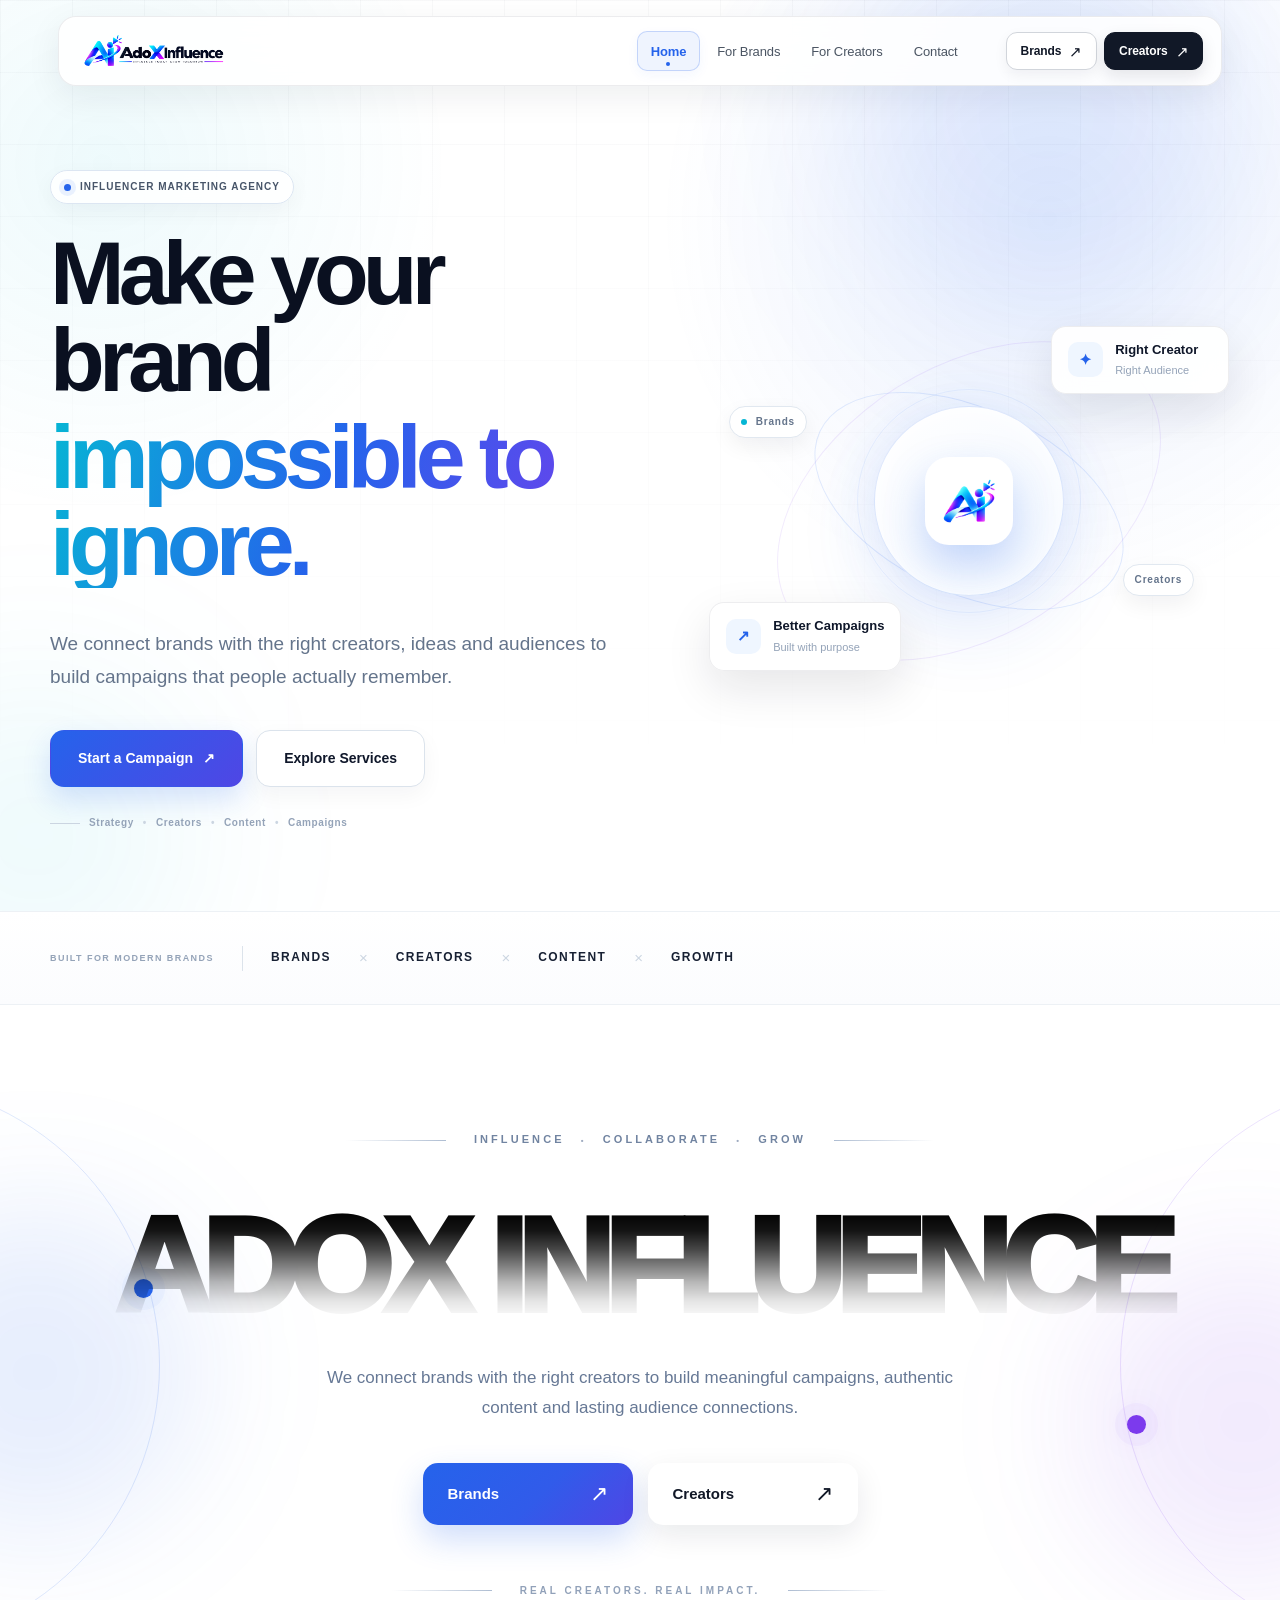
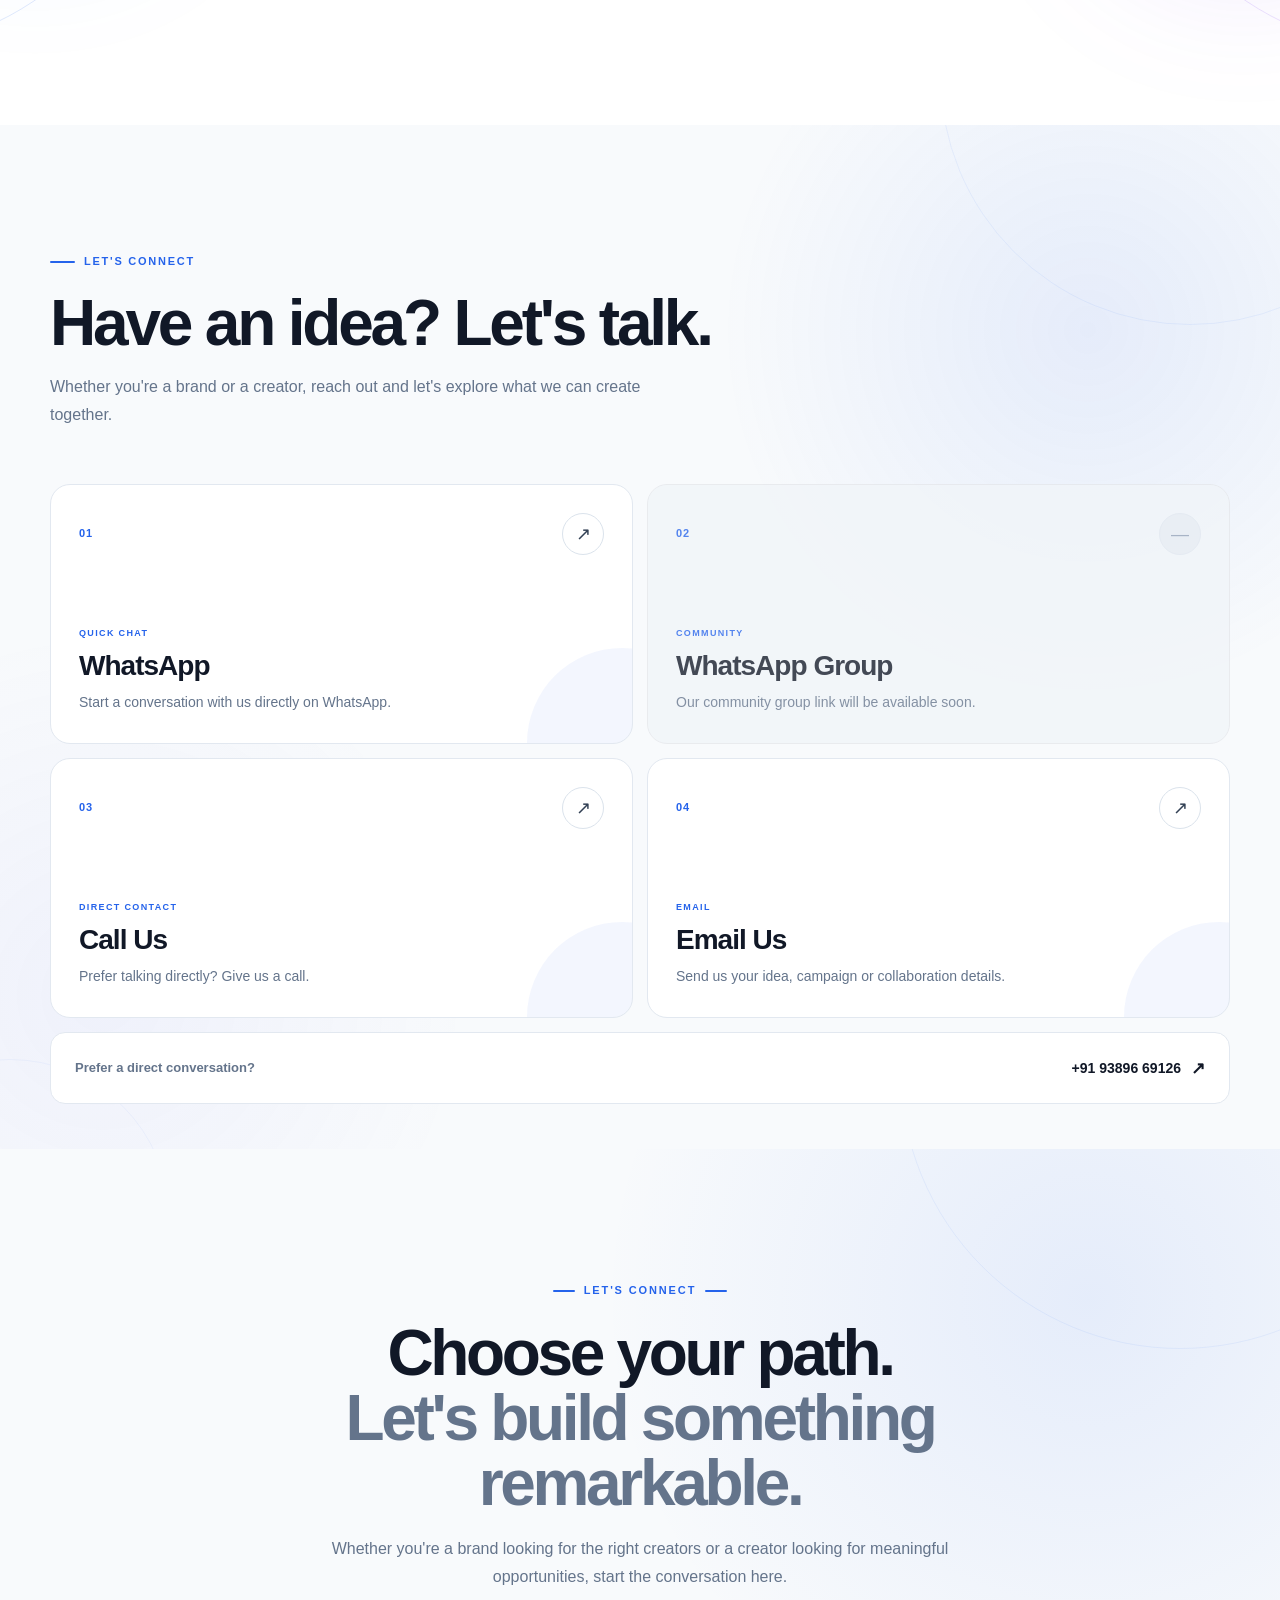
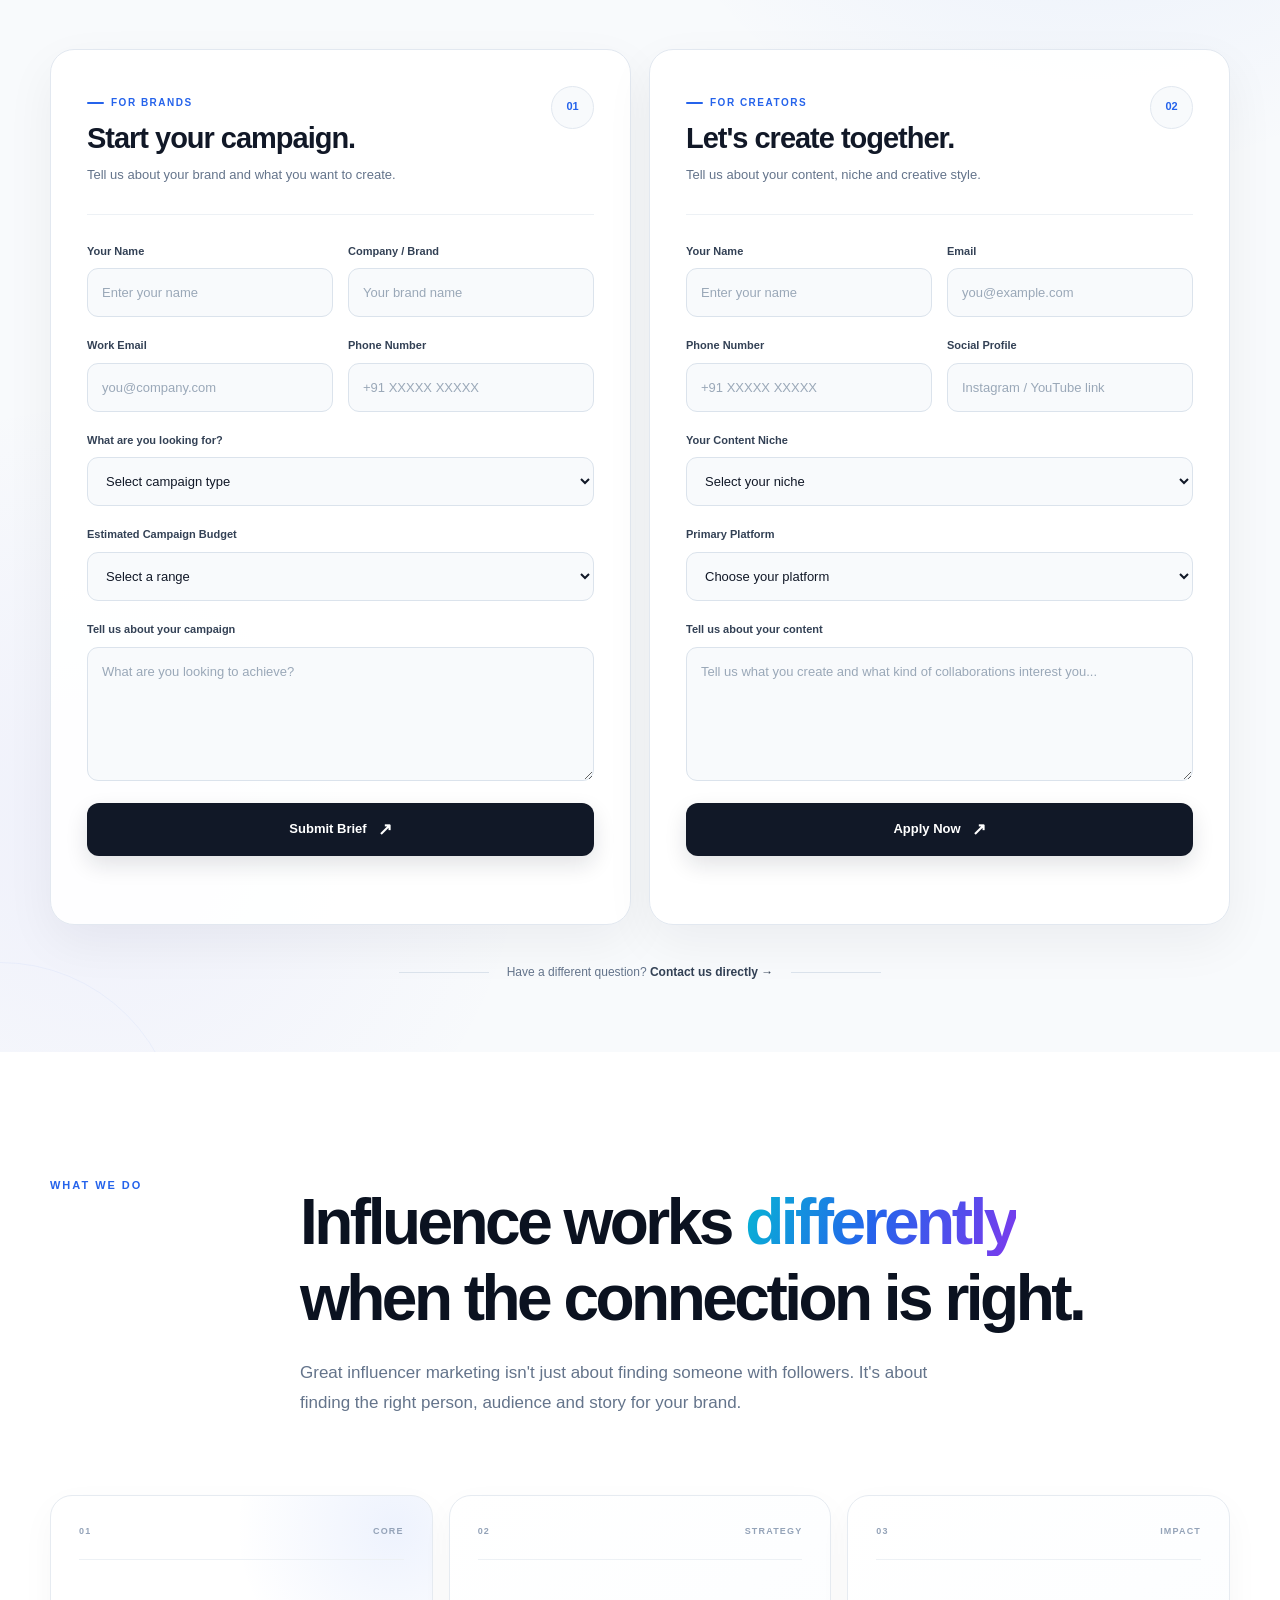
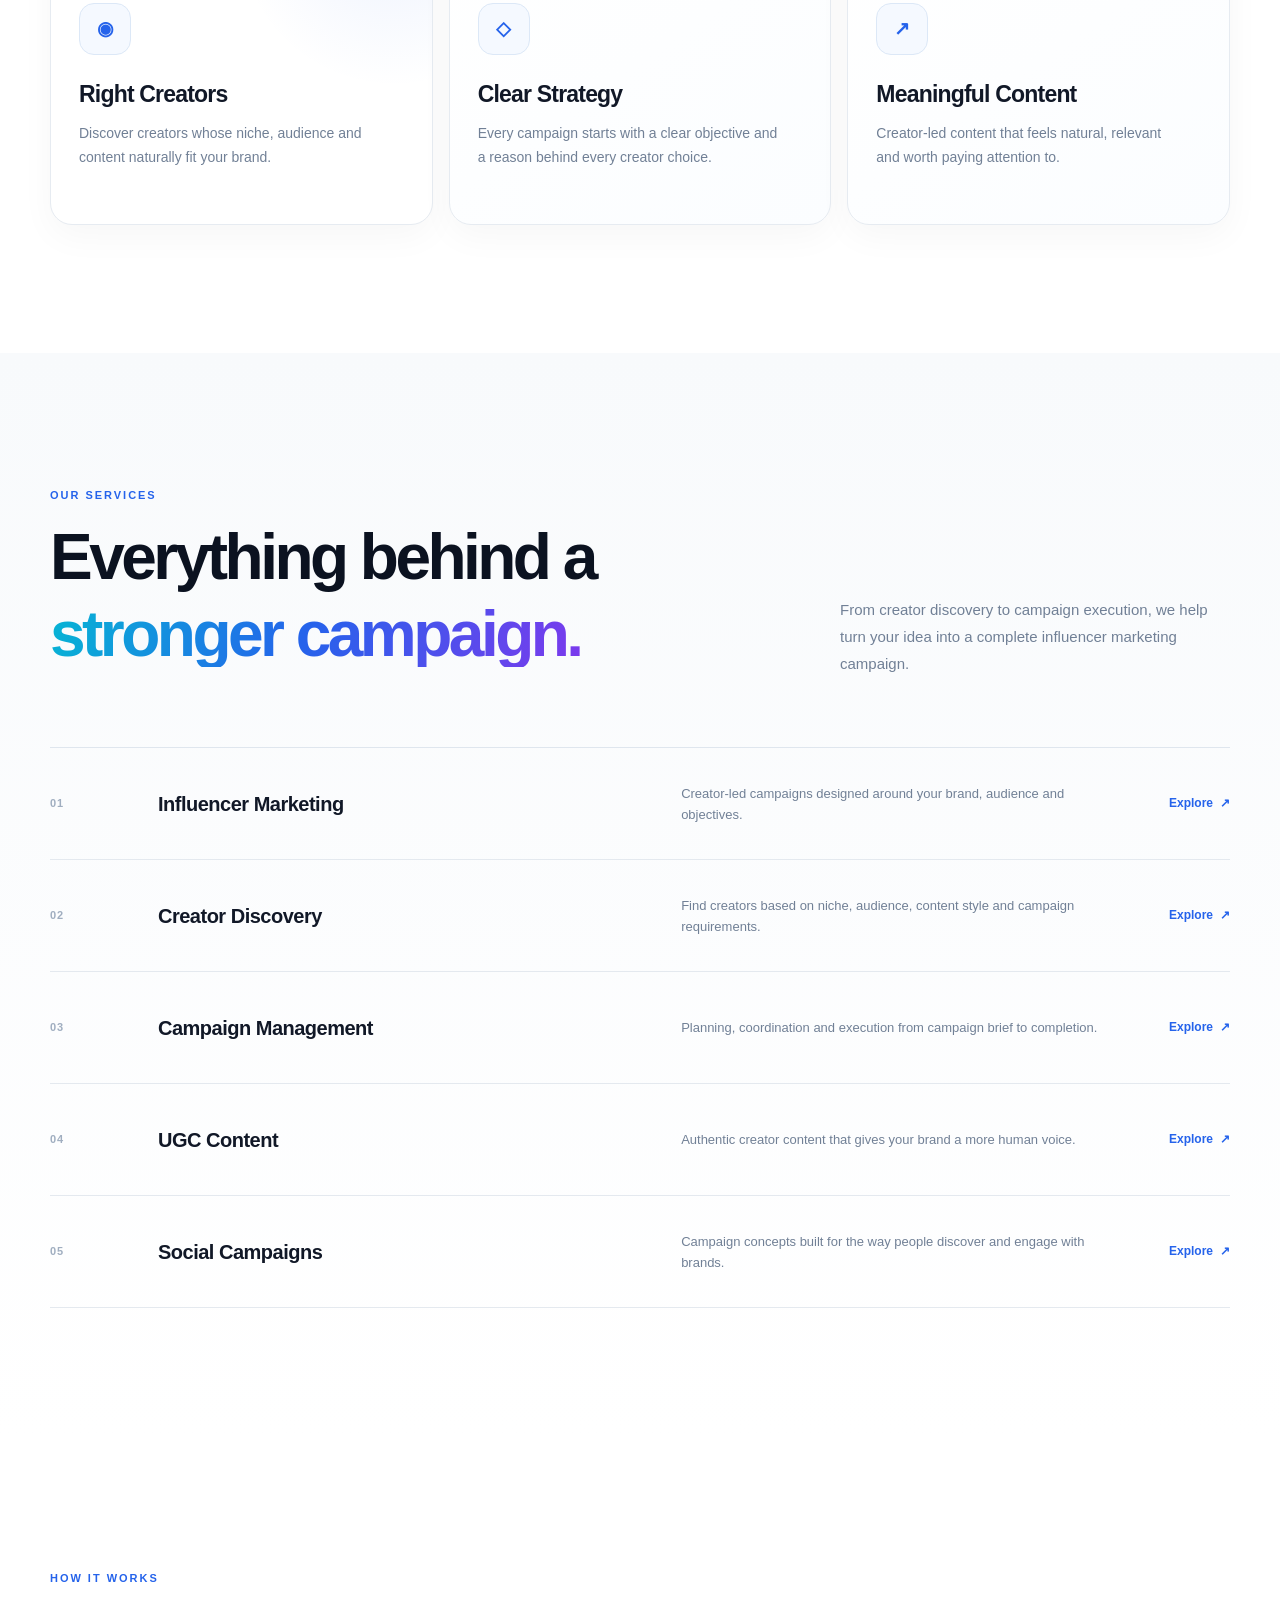
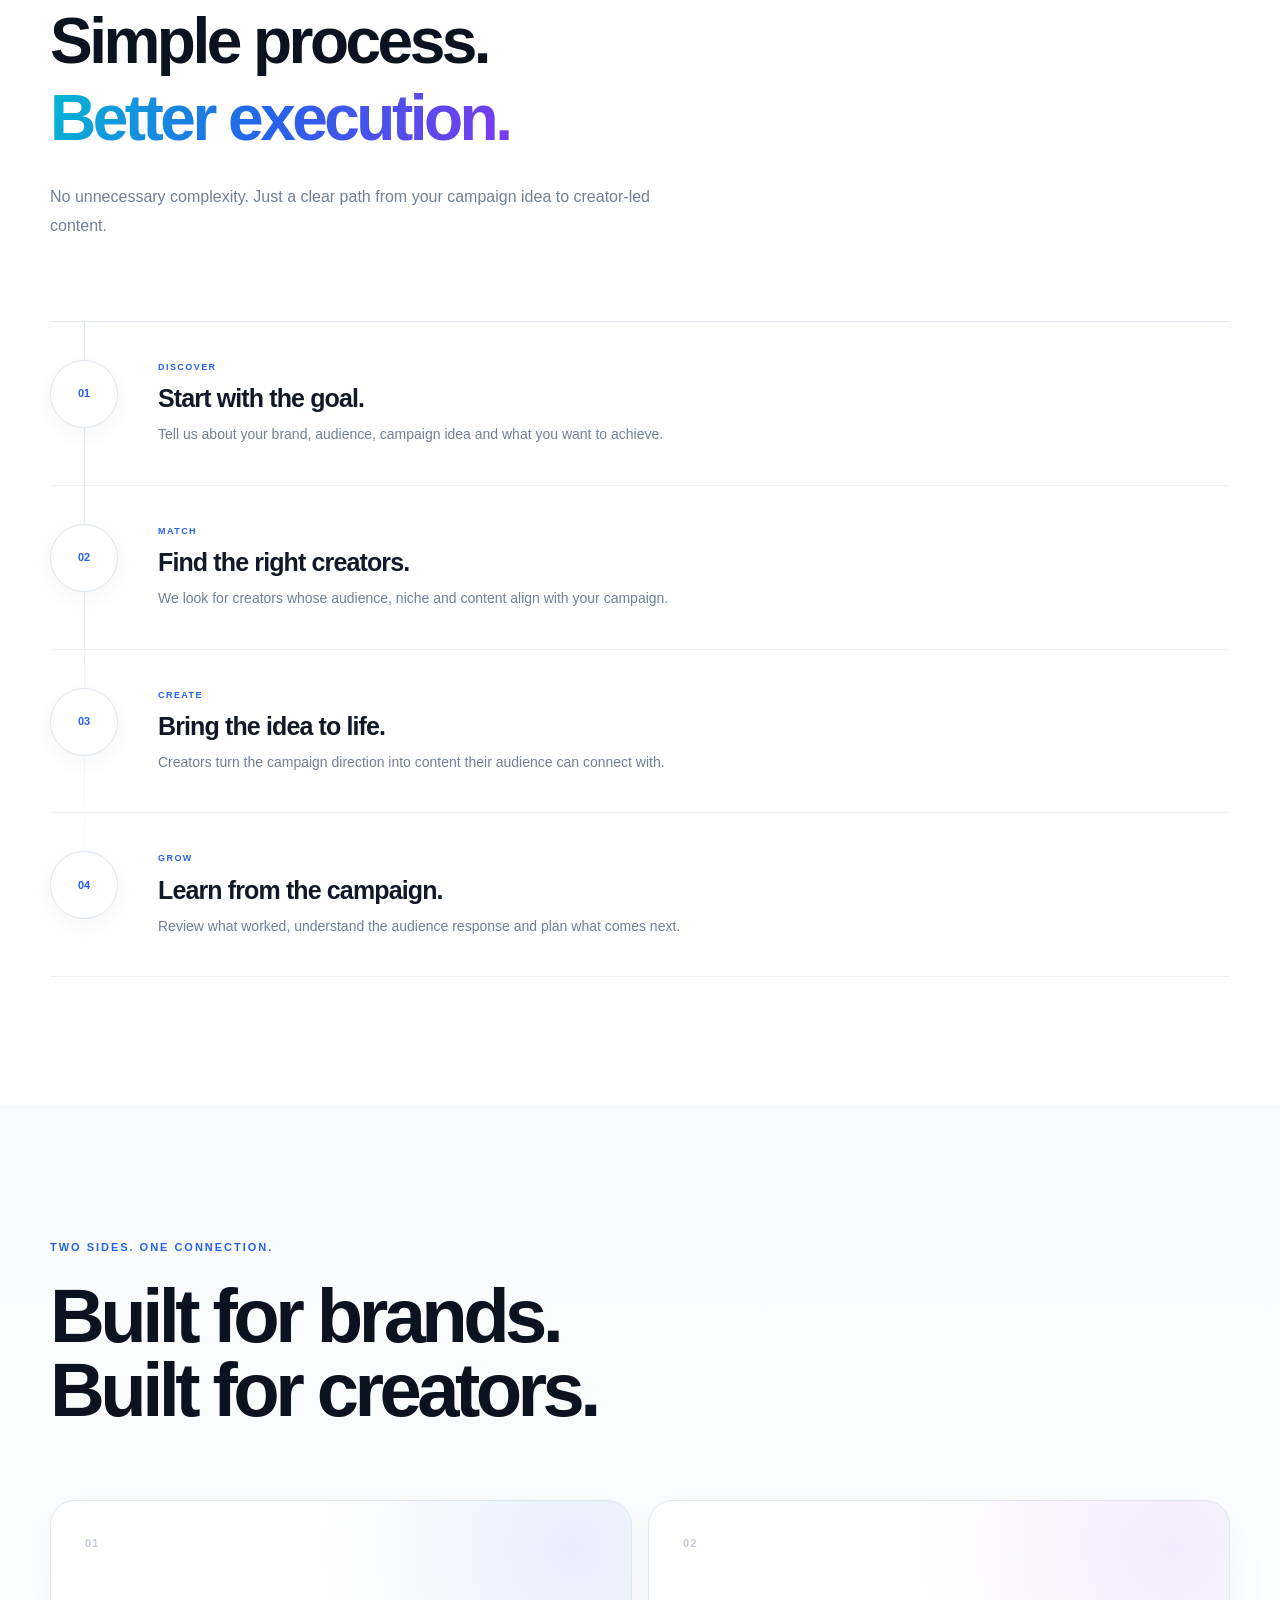
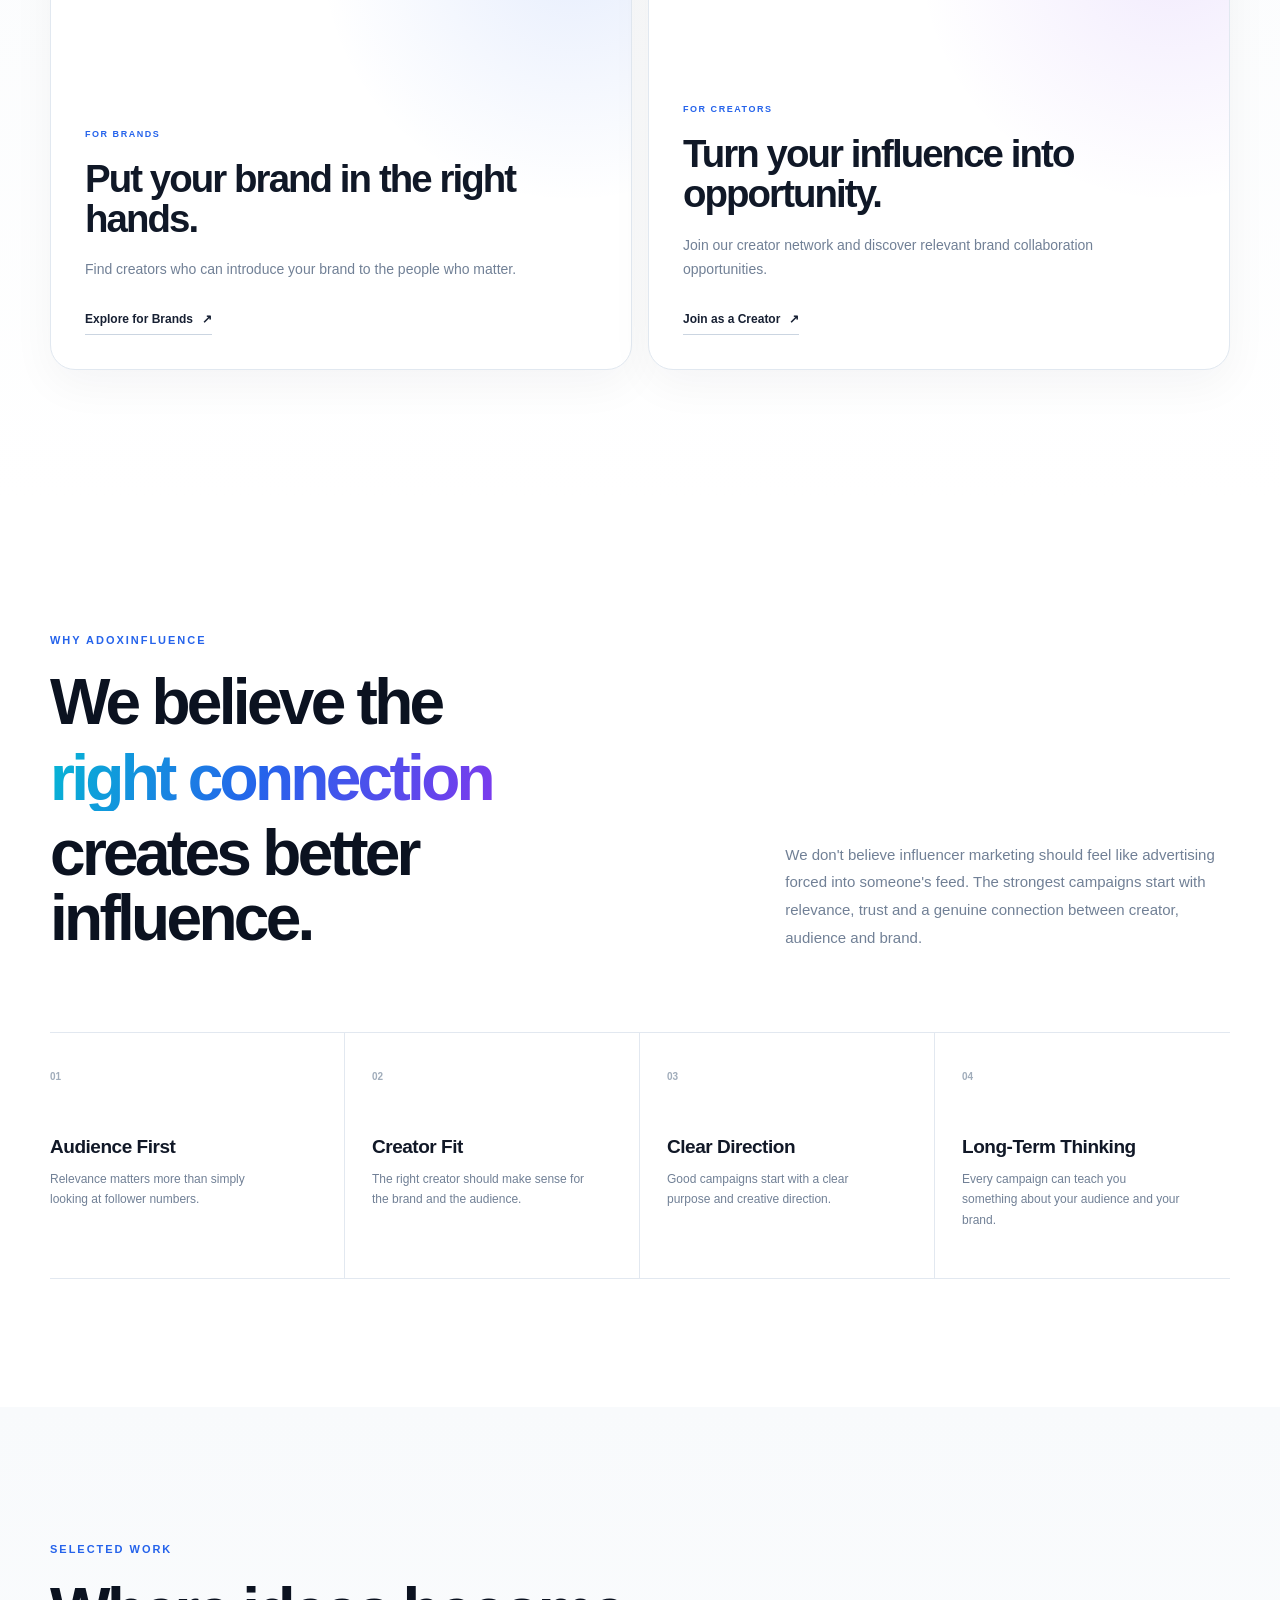
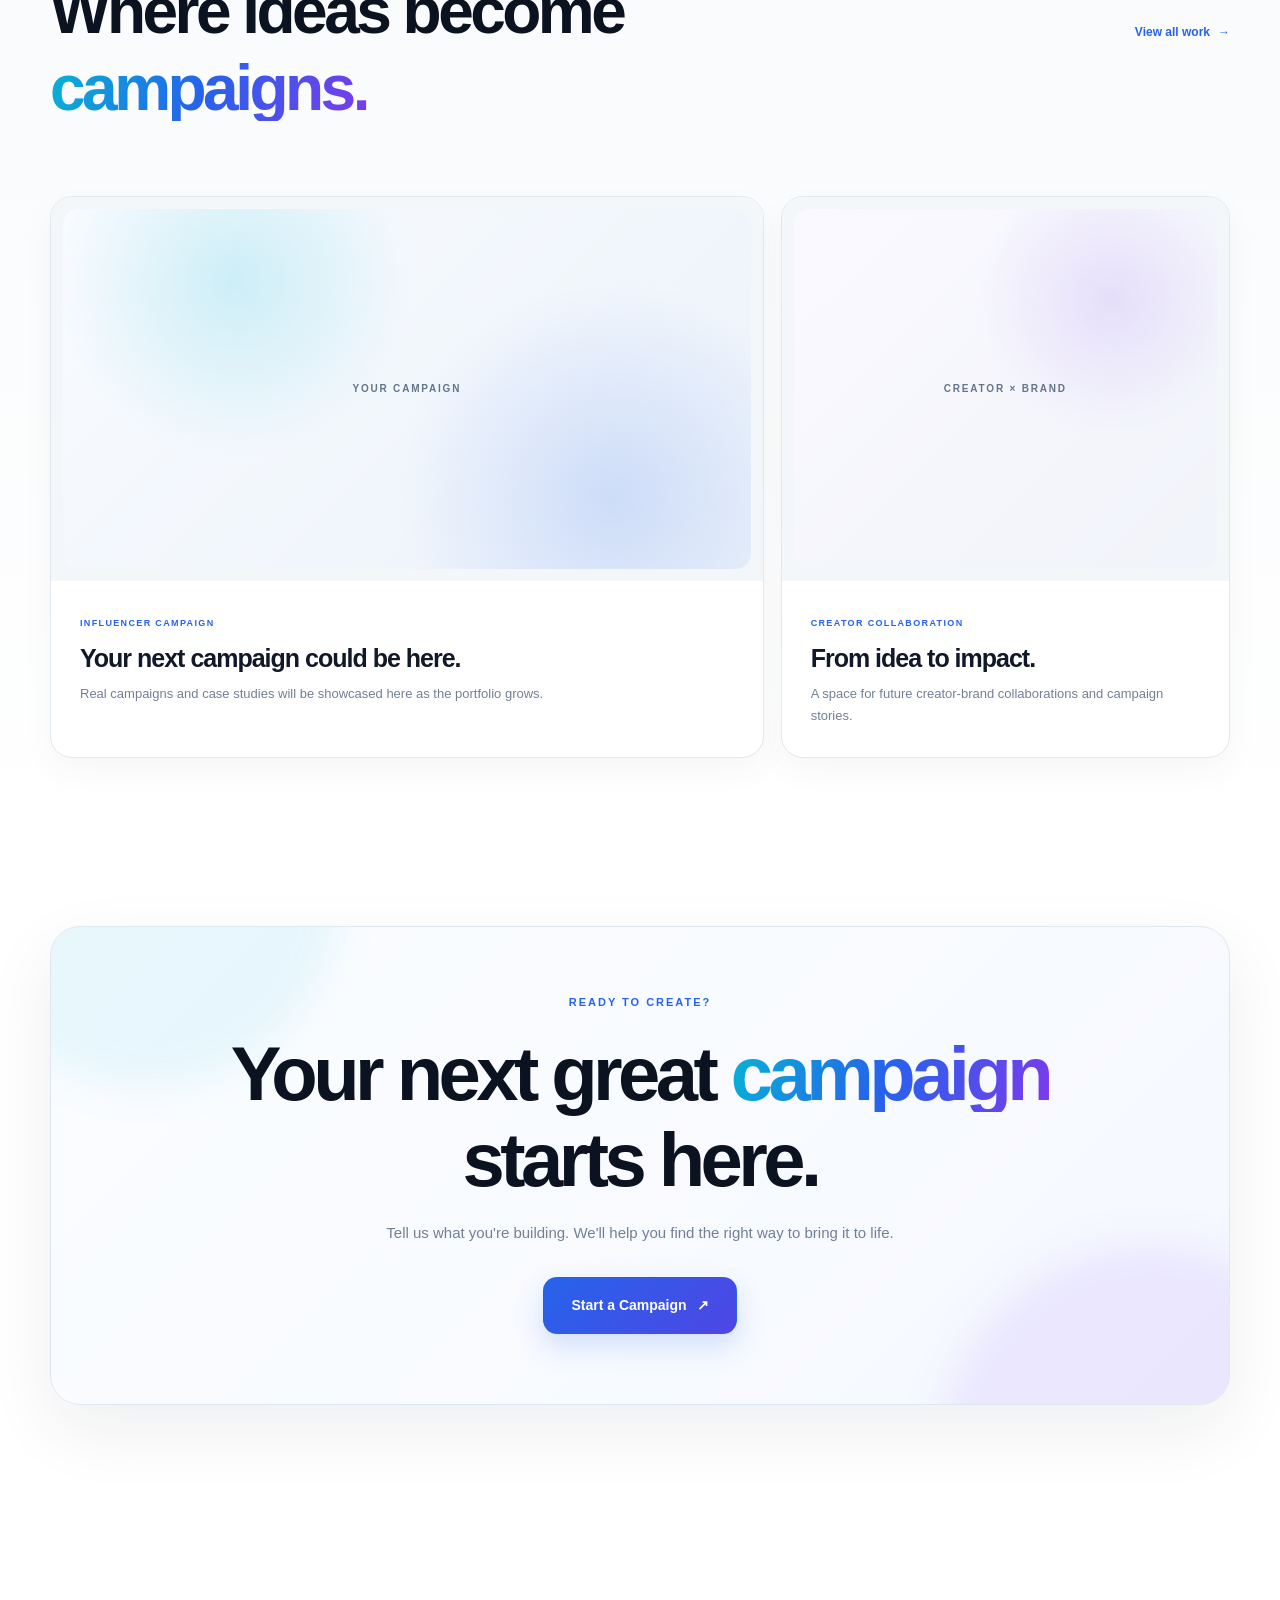
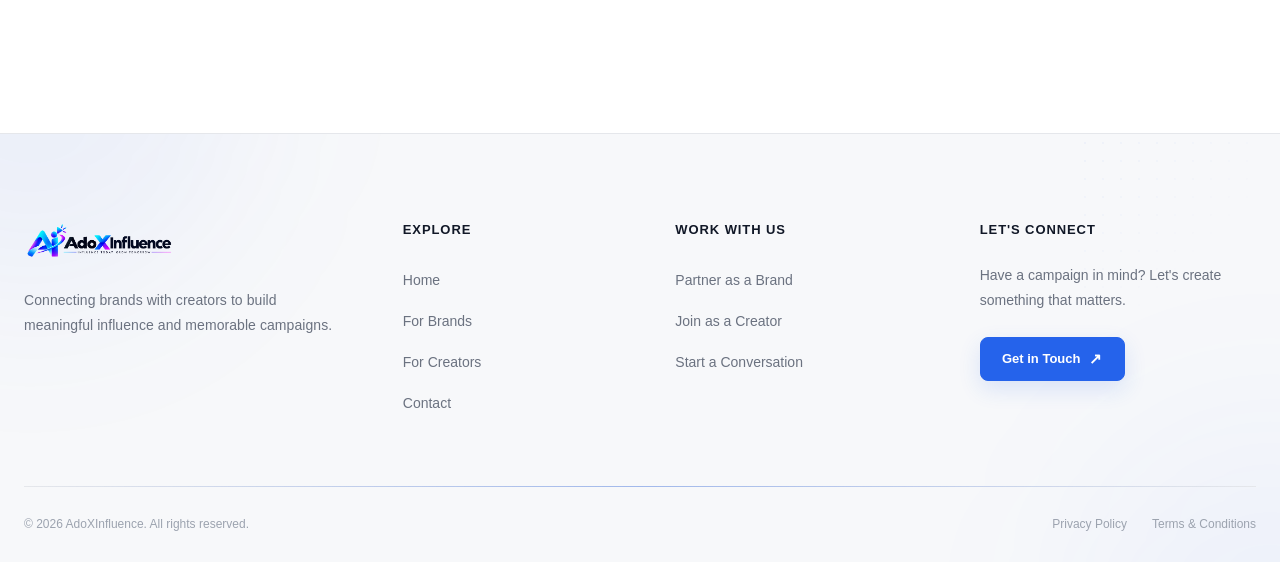
==== commit 836ffbff: "Fix header navigation paths" ====
--- a/index.html
+++ b/index.html
@@ -290,6 +290,948 @@
 
         </section>
 
+<!-- =========================================
+     CONNECT WITH US
+========================================== -->
+
+<section class="home-contact">
+
+    <div class="home-contact-container">
+
+
+        <!-- Section Heading -->
+
+        <div class="home-contact-heading">
+
+            <span class="home-contact-eyebrow">
+                LET'S CONNECT
+            </span>
+
+            <h2>
+                Have an idea?
+                Let's talk.
+            </h2>
+
+            <p>
+                Whether you're a brand or a creator,
+                reach out and let's explore what we
+                can create together.
+            </p>
+
+        </div>
+
+
+        <!-- Contact Options -->
+
+        <div class="home-contact-grid">
+
+
+            <!-- WhatsApp -->
+
+            <a
+                href="https://wa.me/919389669126"
+                class="home-contact-card"
+                target="_blank"
+                rel="noopener noreferrer"
+                aria-label="Chat with AdoXInfluence on WhatsApp"
+            >
+
+                <div class="home-contact-card-top">
+
+                    <span class="home-contact-number">
+                        01
+                    </span>
+
+                    <span class="home-contact-arrow">
+                        ↗
+                    </span>
+
+                </div>
+
+
+                <div class="home-contact-card-content">
+
+                    <span class="home-contact-label">
+                        QUICK CHAT
+                    </span>
+
+                    <h3>
+                        WhatsApp
+                    </h3>
+
+                    <p>
+                        Start a conversation with us
+                        directly on WhatsApp.
+                    </p>
+
+                </div>
+
+            </a>
+
+
+
+            <!-- WhatsApp Group -->
+
+            <div
+                class="home-contact-card home-contact-card-disabled"
+                aria-disabled="true"
+            >
+
+                <div class="home-contact-card-top">
+
+                    <span class="home-contact-number">
+                        02
+                    </span>
+
+                    <span class="home-contact-arrow">
+                        —
+                    </span>
+
+                </div>
+
+
+                <div class="home-contact-card-content">
+
+                    <span class="home-contact-label">
+                        COMMUNITY
+                    </span>
+
+                    <h3>
+                        WhatsApp Group
+                    </h3>
+
+                    <p>
+                        Our community group link
+                        will be available soon.
+                    </p>
+
+                </div>
+
+            </div>
+
+
+
+            <!-- Call -->
+
+            <a
+                href="tel:+919389669126"
+                class="home-contact-card"
+                aria-label="Call AdoXInfluence"
+            >
+
+                <div class="home-contact-card-top">
+
+                    <span class="home-contact-number">
+                        03
+                    </span>
+
+                    <span class="home-contact-arrow">
+                        ↗
+                    </span>
+
+                </div>
+
+
+                <div class="home-contact-card-content">
+
+                    <span class="home-contact-label">
+                        DIRECT CONTACT
+                    </span>
+
+                    <h3>
+                        Call Us
+                    </h3>
+
+                    <p>
+                        Prefer talking directly?
+                        Give us a call.
+                    </p>
+
+                </div>
+
+            </a>
+
+
+
+            <!-- Email -->
+
+            <a
+                href="mailto:adoxinfluence@gmail.com"
+                class="home-contact-card"
+                aria-label="Email AdoXInfluence"
+            >
+
+                <div class="home-contact-card-top">
+
+                    <span class="home-contact-number">
+                        04
+                    </span>
+
+                    <span class="home-contact-arrow">
+                        ↗
+                    </span>
+
+                </div>
+
+
+                <div class="home-contact-card-content">
+
+                    <span class="home-contact-label">
+                        EMAIL
+                    </span>
+
+                    <h3>
+                        Email Us
+                    </h3>
+
+                    <p>
+                        Send us your idea,
+                        campaign or collaboration details.
+                    </p>
+
+                </div>
+
+            </a>
+
+
+        </div>
+
+
+        <!-- Bottom Direct Contact -->
+
+        <div class="home-contact-bottom">
+
+            <span>
+                Prefer a direct conversation?
+            </span>
+
+            <a href="tel:+919389669126">
+                +91 93896 69126
+                <span>↗</span>
+            </a>
+
+        </div>
+
+
+    </div>
+
+</section>
+
+
+
+<!-- =====================================================
+     CONNECT SECTION
+     Brand + Creator Forms
+====================================================== -->
+
+<section class="connect-section" id="connect">
+
+    <div class="connect-container">
+
+
+        <!-- ==============================================
+             SECTION HEADER
+        =============================================== -->
+
+        <div class="connect-header">
+
+            <span class="connect-eyebrow">
+                LET'S CONNECT
+            </span>
+
+            <h2>
+                Choose your path.
+                <span>Let's build something remarkable.</span>
+            </h2>
+
+            <p>
+                Whether you're a brand looking for the right
+                creators or a creator looking for meaningful
+                opportunities, start the conversation here.
+            </p>
+
+        </div>
+
+
+        <!-- ==============================================
+             MOBILE FORM SWITCHER
+        =============================================== -->
+
+        <div
+            class="connect-switcher"
+            role="tablist"
+            aria-label="Choose your form"
+        >
+
+            <button
+                type="button"
+                class="connect-switch-btn active"
+                id="brand-tab"
+                role="tab"
+                aria-selected="true"
+                aria-controls="brand-form-panel"
+            >
+
+                <span class="connect-switch-icon">
+                    🏢
+                </span>
+
+                <span class="connect-switch-text">
+                    <strong>For Brands</strong>
+                    <small>Start a campaign</small>
+                </span>
+
+            </button>
+
+
+            <button
+                type="button"
+                class="connect-switch-btn"
+                id="creator-tab"
+                role="tab"
+                aria-selected="false"
+                aria-controls="creator-form-panel"
+            >
+
+                <span class="connect-switch-icon">
+                    ✨
+                </span>
+
+                <span class="connect-switch-text">
+                    <strong>For Creators</strong>
+                    <small>Join our network</small>
+                </span>
+
+            </button>
+
+        </div>
+
+
+
+        <!-- ==============================================
+             FORMS WRAPPER
+        =============================================== -->
+
+        <div class="connect-forms">
+
+
+            <!-- ==========================================
+                 BRAND FORM
+            =========================================== -->
+
+            <div
+                class="connect-form-panel brand-form-panel active"
+                id="brand-form-panel"
+                role="tabpanel"
+                aria-labelledby="brand-tab"
+            >
+
+                <div class="connect-form-card">
+
+
+                    <!-- Form Header -->
+
+                    <div class="connect-form-header">
+
+                        <div class="connect-form-heading">
+
+                            <span class="connect-form-label">
+                                FOR BRANDS
+                            </span>
+
+                            <h3>
+                                Start your campaign.
+                            </h3>
+
+                            <p>
+                                Tell us about your brand and
+                                what you want to create.
+                            </p>
+
+                        </div>
+
+
+                        <span class="connect-form-number">
+                            01
+                        </span>
+
+                    </div>
+
+
+
+                    <!-- Brand Form -->
+
+                    <form
+                        class="professional-form brand-form"
+                        id="brand-form"
+                    >
+
+
+                        <!-- Name + Company -->
+
+                        <div class="form-row">
+
+
+                            <div class="form-field">
+
+                                <label for="brand-name">
+                                    Your Name
+                                </label>
+
+                                <input
+                                    type="text"
+                                    id="brand-name"
+                                    name="brand_name"
+                                    placeholder="Enter your name"
+                                    autocomplete="name"
+                                    required
+                                >
+
+                            </div>
+
+
+                            <div class="form-field">
+
+                                <label for="brand-company">
+                                    Company / Brand
+                                </label>
+
+                                <input
+                                    type="text"
+                                    id="brand-company"
+                                    name="brand_company"
+                                    placeholder="Your brand name"
+                                    autocomplete="organization"
+                                    required
+                                >
+
+                            </div>
+
+
+                        </div>
+
+
+
+                        <!-- Email + Phone -->
+
+                        <div class="form-row">
+
+
+                            <div class="form-field">
+
+                                <label for="brand-email">
+                                    Work Email
+                                </label>
+
+                                <input
+                                    type="email"
+                                    id="brand-email"
+                                    name="brand_email"
+                                    placeholder="you@company.com"
+                                    autocomplete="email"
+                                    required
+                                >
+
+                            </div>
+
+
+                            <div class="form-field">
+
+                                <label for="brand-phone">
+                                    Phone Number
+                                </label>
+
+                                <input
+                                    type="tel"
+                                    id="brand-phone"
+                                    name="brand_phone"
+                                    placeholder="+91 XXXXX XXXXX"
+                                    autocomplete="tel"
+                                >
+
+                            </div>
+
+
+                        </div>
+
+
+
+                        <!-- Campaign Type -->
+
+                        <div class="form-field">
+
+                            <label for="brand-campaign">
+                                What are you looking for?
+                            </label>
+
+                            <select
+                                id="brand-campaign"
+                                name="brand_campaign"
+                                required
+                            >
+
+                                <option
+                                    value=""
+                                    disabled
+                                    selected
+                                >
+                                    Select campaign type
+                                </option>
+
+                                <option value="creator-campaign">
+                                    Creator Campaign
+                                </option>
+
+                                <option value="product-promotion">
+                                    Product Promotion
+                                </option>
+
+                                <option value="social-media-campaign">
+                                    Social Media Campaign
+                                </option>
+
+                                <option value="brand-awareness">
+                                    Brand Awareness
+                                </option>
+
+                                <option value="other">
+                                    Something Else
+                                </option>
+
+                            </select>
+
+                        </div>
+
+
+
+                        <!-- Budget -->
+
+                        <div class="form-field">
+
+                            <label for="brand-budget">
+                                Estimated Campaign Budget
+                            </label>
+
+                            <select
+                                id="brand-budget"
+                                name="brand_budget"
+                            >
+
+                                <option
+                                    value=""
+                                    disabled
+                                    selected
+                                >
+                                    Select a range
+                                </option>
+
+                                <option value="under-25k">
+                                    Under ₹25,000
+                                </option>
+
+                                <option value="25k-50k">
+                                    ₹25,000 – ₹50,000
+                                </option>
+
+                                <option value="50k-1l">
+                                    ₹50,000 – ₹1,00,000
+                                </option>
+
+                                <option value="1l-plus">
+                                    ₹1,00,000+
+                                </option>
+
+                                <option value="discuss">
+                                    Let's discuss
+                                </option>
+
+                            </select>
+
+                        </div>
+
+
+
+                        <!-- Message -->
+
+                        <div class="form-field">
+
+                            <label for="brand-message">
+                                Tell us about your campaign
+                            </label>
+
+                            <textarea
+                                id="brand-message"
+                                name="brand_message"
+                                rows="5"
+                                placeholder="What are you looking to achieve?"
+                                required
+                            ></textarea>
+
+                        </div>
+
+
+
+                        <!-- Submit -->
+
+                        <button
+                            type="submit"
+                            class="connect-submit-btn"
+                        >
+
+                            <span>
+                                Submit Brief
+                            </span>
+
+                            <span class="submit-arrow">
+                                ↗
+                            </span>
+
+                        </button>
+
+
+                        <p
+                            class="form-status"
+                            id="brand-form-status"
+                            aria-live="polite"
+                        ></p>
+
+
+                    </form>
+
+                </div>
+
+            </div>
+
+
+
+            <!-- ==========================================
+                 CREATOR FORM
+            =========================================== -->
+
+            <div
+                class="connect-form-panel creator-form-panel"
+                id="creator-form-panel"
+                role="tabpanel"
+                aria-labelledby="creator-tab"
+                hidden
+            >
+
+                <div class="connect-form-card">
+
+
+                    <!-- Form Header -->
+
+                    <div class="connect-form-header">
+
+                        <div class="connect-form-heading">
+
+                            <span class="connect-form-label">
+                                FOR CREATORS
+                            </span>
+
+                            <h3>
+                                Let's create together.
+                            </h3>
+
+                            <p>
+                                Tell us about your content,
+                                niche and creative style.
+                            </p>
+
+                        </div>
+
+
+                        <span class="connect-form-number">
+                            02
+                        </span>
+
+                    </div>
+
+
+
+                    <!-- Creator Form -->
+
+                    <form
+                        class="professional-form creator-form"
+                        id="creator-form"
+                    >
+
+
+                        <!-- Name + Email -->
+
+                        <div class="form-row">
+
+
+                            <div class="form-field">
+
+                                <label for="creator-name">
+                                    Your Name
+                                </label>
+
+                                <input
+                                    type="text"
+                                    id="creator-name"
+                                    name="creator_name"
+                                    placeholder="Enter your name"
+                                    autocomplete="name"
+                                    required
+                                >
+
+                            </div>
+
+
+                            <div class="form-field">
+
+                                <label for="creator-email">
+                                    Email
+                                </label>
+
+                                <input
+                                    type="email"
+                                    id="creator-email"
+                                    name="creator_email"
+                                    placeholder="you@example.com"
+                                    autocomplete="email"
+                                    required
+                                >
+
+                            </div>
+
+
+                        </div>
+
+
+
+                        <!-- Phone + Profile -->
+
+                        <div class="form-row">
+
+
+                            <div class="form-field">
+
+                                <label for="creator-phone">
+                                    Phone Number
+                                </label>
+
+                                <input
+                                    type="tel"
+                                    id="creator-phone"
+                                    name="creator_phone"
+                                    placeholder="+91 XXXXX XXXXX"
+                                    autocomplete="tel"
+                                    required
+                                >
+
+                            </div>
+
+
+                            <div class="form-field">
+
+                                <label for="creator-profile">
+                                    Social Profile
+                                </label>
+
+                                <input
+                                    type="url"
+                                    id="creator-profile"
+                                    name="creator_profile"
+                                    placeholder="Instagram / YouTube link"
+                                >
+
+                            </div>
+
+
+                        </div>
+
+
+
+                        <!-- Niche -->
+
+                        <div class="form-field">
+
+                            <label for="creator-niche">
+                                Your Content Niche
+                            </label>
+
+                            <select
+                                id="creator-niche"
+                                name="creator_niche"
+                                required
+                            >
+
+                                <option
+                                    value=""
+                                    disabled
+                                    selected
+                                >
+                                    Select your niche
+                                </option>
+
+                                <option value="fashion">
+                                    Fashion
+                                </option>
+
+                                <option value="beauty">
+                                    Beauty
+                                </option>
+
+                                <option value="fitness">
+                                    Fitness
+                                </option>
+
+                                <option value="food">
+                                    Food
+                                </option>
+
+                                <option value="lifestyle">
+                                    Lifestyle
+                                </option>
+
+                                <option value="technology">
+                                    Technology
+                                </option>
+
+                                <option value="travel">
+                                    Travel
+                                </option>
+
+                                <option value="education">
+                                    Education
+                                </option>
+
+                                <option value="other">
+                                    Other
+                                </option>
+
+                            </select>
+
+                        </div>
+
+
+
+                        <!-- Platform -->
+
+                        <div class="form-field">
+
+                            <label for="creator-platform">
+                                Primary Platform
+                            </label>
+
+                            <select
+                                id="creator-platform"
+                                name="creator_platform"
+                                required
+                            >
+
+                                <option
+                                    value=""
+                                    disabled
+                                    selected
+                                >
+                                    Choose your platform
+                                </option>
+
+                                <option value="instagram">
+                                    Instagram
+                                </option>
+
+                                <option value="youtube">
+                                    YouTube
+                                </option>
+
+                                <option value="both">
+                                    Instagram + YouTube
+                                </option>
+
+                                <option value="other">
+                                    Other
+                                </option>
+
+                            </select>
+
+                        </div>
+
+
+
+                        <!-- About Creator -->
+
+                        <div class="form-field">
+
+                            <label for="creator-message">
+                                Tell us about your content
+                            </label>
+
+                            <textarea
+                                id="creator-message"
+                                name="creator_message"
+                                rows="5"
+                                placeholder="Tell us what you create and what kind of collaborations interest you..."
+                                required
+                            ></textarea>
+
+                        </div>
+
+
+
+                        <!-- Submit -->
+
+                        <button
+                            type="submit"
+                            class="connect-submit-btn"
+                        >
+
+                            <span>
+                                Apply Now
+                            </span>
+
+                            <span class="submit-arrow">
+                                ↗
+                            </span>
+
+                        </button>
+
+
+                        <p
+                            class="form-status"
+                            id="creator-form-status"
+                            aria-live="polite"
+                        ></p>
+
+
+                    </form>
+
+                </div>
+
+            </div>
+
+
+        </div>
+
+
+        <!-- ==============================================
+             TRUST / SUPPORTING LINE
+        =============================================== -->
+
+        <div class="connect-footer-note">
+
+            <span class="connect-footer-line"></span>
+
+            <p>
+                 Have a different question?
+                <a href="pages/contact.html">
+                    Contact us directly →
+                </a>
+            </p>
+
+            <span class="connect-footer-line"></span>
+
+        </div>
+
+
+    </div>
+
+</section>
+
 
         <!-- =====================================================
          INTRO / WHAT WE DO
--- a/css/style.css
+++ b/css/style.css
@@ -1762,6 +1762,1824 @@
         margin-top: 34px;
     }
 }
+
+/* =========================================================
+   AdoXInfluence — HOME CONTACT
+   Premium Connect With Us Section
+   Desktop + Tablet + Mobile
+   ========================================================= */
+
+
+/* =========================================================
+   SECTION
+   ========================================================= */
+
+.home-contact {
+    position: relative;
+
+    padding: 120px 0 45px;
+
+    background:
+        radial-gradient(
+            circle at 85% 20%,
+            rgba(37, 99, 235, 0.09),
+            transparent 27%
+        ),
+        radial-gradient(
+            circle at 8% 85%,
+            rgba(99, 102, 241, 0.06),
+            transparent 25%
+        ),
+        #f8fafc;
+
+    overflow: hidden;
+}
+
+
+/* Decorative circles */
+
+.home-contact::before {
+    content: "";
+
+    position: absolute;
+
+    width: 500px;
+    height: 500px;
+
+    top: -300px;
+    right: -160px;
+
+    border: 1px solid rgba(37, 99, 235, 0.07);
+
+    border-radius: 50%;
+
+    pointer-events: none;
+}
+
+.home-contact::after {
+    content: "";
+
+    position: absolute;
+
+    width: 320px;
+    height: 320px;
+
+    bottom: -230px;
+    left: -150px;
+
+    border: 1px solid rgba(37, 99, 235, 0.05);
+
+    border-radius: 50%;
+
+    pointer-events: none;
+}
+
+
+/* =========================================================
+   CONTAINER
+   ========================================================= */
+
+.home-contact-container {
+    position: relative;
+    z-index: 2;
+
+    width: min(1180px, calc(100% - 48px));
+
+    margin: 0 auto;
+}
+
+
+/* =========================================================
+   HEADING
+   ========================================================= */
+
+.home-contact-heading {
+    max-width: 760px;
+
+    margin-bottom: 55px;
+}
+
+.home-contact-eyebrow {
+    display: inline-flex;
+
+    align-items: center;
+    gap: 9px;
+
+    font-size: 11px;
+    font-weight: 800;
+
+    letter-spacing: 0.16em;
+
+    color: #2563eb;
+}
+
+.home-contact-eyebrow::before {
+    content: "";
+
+    width: 25px;
+    height: 2px;
+
+    border-radius: 20px;
+
+    background: #2563eb;
+}
+
+.home-contact-heading h2 {
+    max-width: 700px;
+
+    margin: 20px 0 17px;
+
+    font-size: clamp(42px, 5vw, 64px);
+
+    line-height: 1.02;
+
+    letter-spacing: -0.05em;
+
+    font-weight: 800;
+
+    color: #111827;
+}
+
+.home-contact-heading p {
+    max-width: 600px;
+
+    margin: 0;
+
+    font-size: 16px;
+
+    line-height: 1.75;
+
+    color: #64748b;
+}
+
+
+/* =========================================================
+   CONTACT GRID
+   ========================================================= */
+
+.home-contact-grid {
+    display: grid;
+
+    grid-template-columns: repeat(2, 1fr);
+
+    gap: 14px;
+}
+
+
+/* =========================================================
+   CONTACT CARD
+   ========================================================= */
+
+.home-contact-card {
+    position: relative;
+
+    min-height: 260px;
+
+    padding: 28px;
+
+    display: flex;
+
+    flex-direction: column;
+
+    justify-content: space-between;
+
+    text-decoration: none;
+
+    background: #ffffff;
+
+    border: 1px solid #e2e8f0;
+
+    border-radius: 20px;
+
+    overflow: hidden;
+
+    transition:
+        transform 0.35s ease,
+        box-shadow 0.35s ease,
+        border-color 0.35s ease,
+        background 0.35s ease;
+}
+
+
+/* Background glow */
+
+.home-contact-card::before {
+    content: "";
+
+    position: absolute;
+
+    width: 190px;
+    height: 190px;
+
+    right: -85px;
+    bottom: -95px;
+
+    border-radius: 50%;
+
+    background: rgba(37, 99, 235, 0.055);
+
+    transition:
+        transform 0.45s ease;
+}
+
+
+/* Small blue light */
+
+.home-contact-card::after {
+    content: "";
+
+    position: absolute;
+
+    width: 7px;
+    height: 7px;
+
+    right: 28px;
+    bottom: 28px;
+
+    border-radius: 50%;
+
+    background: #2563eb;
+
+    opacity: 0;
+
+    transform: scale(0.5);
+
+    transition:
+        opacity 0.3s ease,
+        transform 0.3s ease;
+}
+
+
+.home-contact-card:hover {
+    transform: translateY(-7px);
+
+    border-color: #cbd5e1;
+
+    box-shadow:
+        0 24px 50px rgba(15, 23, 42, 0.09);
+}
+
+
+.home-contact-card:hover::before {
+    transform: scale(1.5);
+}
+
+
+.home-contact-card:hover::after {
+    opacity: 1;
+
+    transform: scale(1);
+}
+
+
+/* =========================================================
+   CARD TOP
+   ========================================================= */
+
+.home-contact-card-top {
+    position: relative;
+    z-index: 2;
+
+    display: flex;
+
+    align-items: center;
+
+    justify-content: space-between;
+}
+
+
+.home-contact-number {
+    font-size: 11px;
+
+    font-weight: 800;
+
+    letter-spacing: 0.08em;
+
+    color: #2563eb;
+}
+
+
+.home-contact-arrow {
+    width: 42px;
+    height: 42px;
+
+    display: flex;
+
+    align-items: center;
+
+    justify-content: center;
+
+    border: 1px solid #dbe3ec;
+
+    border-radius: 50%;
+
+    font-size: 18px;
+
+    color: #334155;
+
+    background: #ffffff;
+
+    transition:
+        transform 0.3s ease,
+        background 0.3s ease,
+        color 0.3s ease,
+        border-color 0.3s ease;
+}
+
+
+.home-contact-card:hover .home-contact-arrow {
+    transform: translate(3px, -3px);
+
+    color: #ffffff;
+
+    background: #111827;
+
+    border-color: #111827;
+}
+
+
+/* =========================================================
+   CARD CONTENT
+   ========================================================= */
+
+.home-contact-card-content {
+    position: relative;
+    z-index: 2;
+}
+
+
+.home-contact-label {
+    display: block;
+
+    margin-bottom: 10px;
+
+    font-size: 9px;
+
+    font-weight: 800;
+
+    letter-spacing: 0.15em;
+
+    color: #2563eb;
+}
+
+
+.home-contact-card h3 {
+    margin: 0 0 10px;
+
+    font-size: 28px;
+
+    line-height: 1.1;
+
+    letter-spacing: -0.035em;
+
+    font-weight: 800;
+
+    color: #111827;
+}
+
+
+.home-contact-card p {
+    max-width: 420px;
+
+    margin: 0;
+
+    font-size: 14px;
+
+    line-height: 1.7;
+
+    color: #64748b;
+}
+
+
+/* =========================================================
+   DISABLED WHATSAPP GROUP
+   ========================================================= */
+
+.home-contact-card-disabled {
+    cursor: default;
+
+    background: #f1f5f9;
+
+    border-color: #e5e7eb;
+
+    box-shadow: none;
+
+    opacity: 0.78;
+}
+
+
+.home-contact-card-disabled::before,
+.home-contact-card-disabled::after {
+    display: none;
+}
+
+
+.home-contact-card-disabled:hover {
+    transform: none;
+
+    border-color: #e2e8f0;
+
+    box-shadow: none;
+
+    background: #f1f5f9;
+}
+
+
+.home-contact-card-disabled
+.home-contact-arrow {
+    color: #94a3b8;
+
+    background: #e8edf3;
+
+    border-color: #e2e8f0;
+}
+
+
+/* =========================================================
+   BOTTOM DIRECT CONTACT
+   ========================================================= */
+
+.home-contact-bottom {
+    min-height: 72px;
+
+    margin-top: 14px;
+
+    padding: 0 24px;
+
+    display: flex;
+
+    align-items: center;
+
+    justify-content: space-between;
+
+    gap: 20px;
+
+    background: #ffffff;
+
+    border: 1px solid #e2e8f0;
+
+    border-radius: 15px;
+}
+
+
+.home-contact-bottom > span {
+    font-size: 13px;
+
+    font-weight: 600;
+
+    color: #64748b;
+}
+
+
+.home-contact-bottom > a {
+    display: inline-flex;
+
+    align-items: center;
+
+    gap: 10px;
+
+    color: #111827;
+
+    text-decoration: none;
+
+    font-size: 14px;
+
+    font-weight: 750;
+
+    transition:
+        color 0.25s ease;
+}
+
+
+.home-contact-bottom > a:hover {
+    color: #2563eb;
+}
+
+
+.home-contact-bottom > a span {
+    font-size: 17px;
+
+    transition:
+        transform 0.25s ease;
+}
+
+
+.home-contact-bottom > a:hover span {
+    transform: translate(3px, -3px);
+}
+
+
+/* =========================================================
+   TABLET
+   ========================================================= */
+
+@media (max-width: 900px) {
+
+    .home-contact {
+        padding: 100px 0 40px;
+    }
+
+    .home-contact-container {
+        width: min(100% - 40px, 720px);
+    }
+
+    .home-contact-heading {
+        margin-bottom: 45px;
+    }
+
+    .home-contact-heading h2 {
+        font-size: 48px;
+    }
+
+}
+
+
+/* =========================================================
+   MOBILE
+   ========================================================= */
+
+@media (max-width: 700px) {
+
+    .home-contact {
+        padding: 80px 0 32px;
+    }
+
+    .home-contact-container {
+        width: calc(100% - 32px);
+    }
+
+    .home-contact-heading {
+        margin-bottom: 35px;
+    }
+
+    .home-contact-heading h2 {
+        margin-top: 17px;
+
+        font-size: 39px;
+
+        line-height: 1.03;
+    }
+
+    .home-contact-heading p {
+        font-size: 15px;
+
+        line-height: 1.7;
+    }
+
+
+    /* Cards */
+
+    .home-contact-grid {
+        grid-template-columns: 1fr;
+
+        gap: 10px;
+    }
+
+    .home-contact-card {
+        min-height: 225px;
+
+        padding: 24px;
+    }
+
+    .home-contact-card h3 {
+        font-size: 25px;
+    }
+
+
+    /* Bottom */
+
+    .home-contact-bottom {
+        min-height: auto;
+
+        padding: 20px;
+
+        flex-direction: column;
+
+        align-items: flex-start;
+
+        gap: 11px;
+    }
+
+}
+
+
+/* =========================================================
+   SMALL MOBILE
+   ========================================================= */
+
+@media (max-width: 480px) {
+
+    .home-contact-container {
+        width: calc(100% - 28px);
+    }
+
+    .home-contact-heading h2 {
+        font-size: 35px;
+    }
+
+    .home-contact-eyebrow {
+        font-size: 9px;
+    }
+
+    .home-contact-card {
+        min-height: 210px;
+
+        padding: 21px;
+
+        border-radius: 17px;
+    }
+
+    .home-contact-arrow {
+        width: 38px;
+        height: 38px;
+
+        font-size: 16px;
+    }
+
+    .home-contact-card h3 {
+        font-size: 23px;
+    }
+
+    .home-contact-card p {
+        font-size: 13px;
+    }
+
+    .home-contact-bottom {
+        border-radius: 13px;
+    }
+
+    .home-contact-bottom > a {
+        font-size: 13px;
+    }
+
+}
+
+
+/* =========================================================
+   EXTRA SMALL MOBILE
+   ========================================================= */
+
+@media (max-width: 360px) {
+
+    .home-contact-heading h2 {
+        font-size: 32px;
+    }
+
+    .home-contact-card {
+        min-height: 195px;
+
+        padding: 18px;
+    }
+
+    .home-contact-card h3 {
+        font-size: 21px;
+    }
+
+    .home-contact-bottom > a {
+        font-size: 12px;
+    }
+
+}
+
+
+/* =========================================================
+   ACCESSIBILITY
+   ========================================================= */
+
+.home-contact-card:focus-visible,
+.home-contact-bottom a:focus-visible {
+    outline: 3px solid rgba(37, 99, 235, 0.25);
+
+    outline-offset: 4px;
+}
+
+
+/* =========================================================
+   REDUCED MOTION
+   ========================================================= */
+
+@media (prefers-reduced-motion: reduce) {
+
+    .home-contact-card,
+    .home-contact-card::before,
+    .home-contact-card::after,
+    .home-contact-arrow,
+    .home-contact-bottom > a,
+    .home-contact-bottom > a span {
+        transition: none;
+    }
+
+}
+
+
+
+/* =========================================================
+   AdoXInfluence — CONNECT SECTION
+   Brand + Creator Dual Form
+   Desktop / Tablet / Mobile
+   ========================================================= */
+
+
+/* =========================================================
+   SECTION BASE
+   ========================================================= */
+
+.connect-section {
+    position: relative;
+
+    padding: 125px 0 70px;
+
+    background:
+        radial-gradient(
+            circle at 85% 10%,
+            rgba(37, 99, 235, 0.09),
+            transparent 28%
+        ),
+        radial-gradient(
+            circle at 8% 85%,
+            rgba(79, 70, 229, 0.055),
+            transparent 25%
+        ),
+        #f8fafc;
+
+    overflow: hidden;
+}
+
+.connect-section::before {
+    content: "";
+
+    position: absolute;
+
+    width: 560px;
+    height: 560px;
+
+    top: -360px;
+    right: -180px;
+
+    border: 1px solid rgba(37, 99, 235, 0.07);
+
+    border-radius: 50%;
+
+    pointer-events: none;
+}
+
+.connect-section::after {
+    content: "";
+
+    position: absolute;
+
+    width: 360px;
+    height: 360px;
+
+    bottom: -270px;
+    left: -180px;
+
+    border: 1px solid rgba(37, 99, 235, 0.05);
+
+    border-radius: 50%;
+
+    pointer-events: none;
+}
+
+
+/* =========================================================
+   CONTAINER
+   ========================================================= */
+
+.connect-container {
+    position: relative;
+    z-index: 2;
+
+    width: min(1180px, calc(100% - 48px));
+
+    margin: 0 auto;
+}
+
+
+/* =========================================================
+   SECTION HEADER
+   ========================================================= */
+
+.connect-header {
+    max-width: 780px;
+
+    margin: 0 auto 58px;
+
+    text-align: center;
+}
+
+.connect-eyebrow {
+    display: inline-flex;
+
+    align-items: center;
+    justify-content: center;
+
+    gap: 9px;
+
+    font-size: 11px;
+    font-weight: 800;
+
+    letter-spacing: 0.17em;
+
+    color: #2563eb;
+}
+
+.connect-eyebrow::before,
+.connect-eyebrow::after {
+    content: "";
+
+    width: 22px;
+    height: 2px;
+
+    border-radius: 20px;
+
+    background: #2563eb;
+}
+
+.connect-header h2 {
+    margin: 21px 0 18px;
+
+    font-size: clamp(42px, 5vw, 64px);
+
+    line-height: 1.02;
+
+    letter-spacing: -0.052em;
+
+    font-weight: 800;
+
+    color: #111827;
+}
+
+.connect-header h2 span {
+    display: block;
+
+    color: #64748b;
+}
+
+.connect-header p {
+    max-width: 650px;
+
+    margin: 0 auto;
+
+    font-size: 16px;
+
+    line-height: 1.75;
+
+    color: #64748b;
+}
+
+
+/* =========================================================
+   MOBILE SWITCHER
+   Hidden on desktop
+   ========================================================= */
+
+.connect-switcher {
+    display: none;
+}
+
+
+/* =========================================================
+   FORMS WRAPPER
+   ========================================================= */
+
+.connect-forms {
+    display: grid;
+
+    grid-template-columns: repeat(2, minmax(0, 1fr));
+
+    gap: 18px;
+
+    align-items: start;
+}
+
+
+/* =========================================================
+   FORM PANEL
+   ========================================================= */
+
+.connect-form-panel {
+    min-width: 0;
+}
+
+.connect-form-panel[hidden] {
+    display: block;
+}
+
+
+/* =========================================================
+   FORM CARD
+   ========================================================= */
+
+.connect-form-card {
+    position: relative;
+
+    padding: 36px;
+
+    background: rgba(255, 255, 255, 0.96);
+
+    border: 1px solid #e2e8f0;
+
+    border-radius: 24px;
+
+    box-shadow:
+        0 18px 50px rgba(15, 23, 42, 0.055);
+
+    transition:
+        box-shadow 0.3s ease,
+        border-color 0.3s ease,
+        transform 0.3s ease;
+}
+
+.connect-form-card:hover {
+    border-color: #d5dee9;
+
+    box-shadow:
+        0 25px 60px rgba(15, 23, 42, 0.075);
+}
+
+
+/* =========================================================
+   FORM HEADER
+   ========================================================= */
+
+.connect-form-header {
+    display: flex;
+
+    align-items: flex-start;
+
+    justify-content: space-between;
+
+    gap: 25px;
+
+    padding-bottom: 28px;
+
+    margin-bottom: 28px;
+
+    border-bottom: 1px solid #edf1f5;
+}
+
+.connect-form-heading {
+    min-width: 0;
+}
+
+.connect-form-label {
+    display: inline-flex;
+
+    align-items: center;
+
+    gap: 7px;
+
+    font-size: 10px;
+
+    font-weight: 800;
+
+    letter-spacing: 0.15em;
+
+    color: #2563eb;
+}
+
+.connect-form-label::before {
+    content: "";
+
+    width: 17px;
+    height: 2px;
+
+    border-radius: 20px;
+
+    background: #2563eb;
+}
+
+.connect-form-heading h3 {
+    margin: 12px 0 9px;
+
+    font-size: 29px;
+
+    line-height: 1.1;
+
+    letter-spacing: -0.035em;
+
+    font-weight: 800;
+
+    color: #111827;
+}
+
+.connect-form-heading p {
+    max-width: 440px;
+
+    margin: 0;
+
+    font-size: 13px;
+
+    line-height: 1.65;
+
+    color: #64748b;
+}
+
+.connect-form-number {
+    flex-shrink: 0;
+
+    display: flex;
+
+    align-items: center;
+
+    justify-content: center;
+
+    width: 43px;
+    height: 43px;
+
+    border: 1px solid #e2e8f0;
+
+    border-radius: 50%;
+
+    font-size: 11px;
+
+    font-weight: 800;
+
+    color: #2563eb;
+
+    background: #f8fafc;
+}
+
+
+/* =========================================================
+   FORM
+   ========================================================= */
+
+.professional-form {
+    display: flex;
+
+    flex-direction: column;
+
+    gap: 20px;
+}
+
+.form-row {
+    display: grid;
+
+    grid-template-columns: repeat(2, minmax(0, 1fr));
+
+    gap: 15px;
+}
+
+.form-field {
+    min-width: 0;
+
+    display: flex;
+
+    flex-direction: column;
+
+    gap: 8px;
+}
+
+.form-field label {
+    font-size: 11px;
+
+    font-weight: 700;
+
+    color: #334155;
+}
+
+.form-field input,
+.form-field select,
+.form-field textarea {
+    width: 100%;
+
+    box-sizing: border-box;
+
+    border: 1px solid #dbe3ec;
+
+    border-radius: 11px;
+
+    outline: none;
+
+    background: #f8fafc;
+
+    color: #111827;
+
+    font-family: inherit;
+
+    font-size: 13px;
+
+    transition:
+        border-color 0.22s ease,
+        background 0.22s ease,
+        box-shadow 0.22s ease;
+}
+
+.form-field input,
+.form-field select {
+    height: 49px;
+
+    padding: 0 14px;
+}
+
+.form-field textarea {
+    min-height: 126px;
+
+    padding: 14px;
+
+    resize: vertical;
+
+    line-height: 1.6;
+}
+
+.form-field input::placeholder,
+.form-field textarea::placeholder {
+    color: #9aa8b8;
+}
+
+
+/* =========================================================
+   SELECT
+   ========================================================= */
+
+.form-field select {
+    cursor: pointer;
+
+    appearance: auto;
+}
+
+
+/* =========================================================
+   INPUT FOCUS
+   ========================================================= */
+
+.form-field input:hover,
+.form-field select:hover,
+.form-field textarea:hover {
+    border-color: #cbd5e1;
+}
+
+.form-field input:focus,
+.form-field select:focus,
+.form-field textarea:focus {
+    background: #ffffff;
+
+    border-color: #2563eb;
+
+    box-shadow:
+        0 0 0 4px rgba(37, 99, 235, 0.08);
+}
+
+
+/* =========================================================
+   SUBMIT BUTTON
+   ========================================================= */
+
+.connect-submit-btn {
+    position: relative;
+
+    width: 100%;
+
+    min-height: 53px;
+
+    margin-top: 2px;
+
+    padding: 0 18px;
+
+    display: flex;
+
+    align-items: center;
+
+    justify-content: center;
+
+    gap: 11px;
+
+    border: 0;
+
+    border-radius: 12px;
+
+    background: #111827;
+
+    color: #ffffff;
+
+    font-family: inherit;
+
+    font-size: 13px;
+
+    font-weight: 750;
+
+    cursor: pointer;
+
+    overflow: hidden;
+
+    box-shadow:
+        0 9px 22px rgba(15, 23, 42, 0.12);
+
+    transition:
+        transform 0.25s ease,
+        box-shadow 0.25s ease,
+        background 0.25s ease;
+}
+
+.connect-submit-btn::before {
+    content: "";
+
+    position: absolute;
+
+    top: 0;
+    left: -120%;
+
+    width: 75%;
+    height: 100%;
+
+    background: linear-gradient(
+        90deg,
+        transparent,
+        rgba(255, 255, 255, 0.17),
+        transparent
+    );
+
+    transform: skewX(-20deg);
+
+    transition:
+        left 0.65s ease;
+}
+
+.connect-submit-btn:hover::before {
+    left: 140%;
+}
+
+.connect-submit-btn:hover {
+    transform: translateY(-2px);
+
+    background: #0b1220;
+
+    box-shadow:
+        0 14px 30px rgba(15, 23, 42, 0.17);
+}
+
+.connect-submit-btn:active {
+    transform: translateY(0);
+}
+
+.submit-arrow {
+    font-size: 17px;
+
+    line-height: 1;
+}
+
+
+/* =========================================================
+   FORM STATUS
+   ========================================================= */
+
+.form-status {
+    min-height: 17px;
+
+    margin: -5px 0 0;
+
+    text-align: center;
+
+    font-size: 11px;
+
+    line-height: 1.5;
+
+    color: #2563eb;
+}
+
+
+/* =========================================================
+   BOTTOM NOTE
+   ========================================================= */
+
+.connect-footer-note {
+    margin-top: 38px;
+
+    display: flex;
+
+    align-items: center;
+
+    justify-content: center;
+
+    gap: 18px;
+}
+
+.connect-footer-line {
+    width: 90px;
+
+    height: 1px;
+
+    background: #dbe3ec;
+}
+
+.connect-footer-note p {
+    margin: 0;
+
+    font-size: 12px;
+
+    color: #64748b;
+}
+
+.connect-footer-note a {
+    color: #334155;
+
+    font-weight: 700;
+
+    text-decoration: none;
+
+    transition:
+        color 0.2s ease;
+}
+
+.connect-footer-note a:hover {
+    color: #2563eb;
+}
+
+
+/* =========================================================
+   ACCESSIBILITY
+   ========================================================= */
+
+.connect-switch-btn:focus-visible,
+.connect-submit-btn:focus-visible,
+.form-field input:focus-visible,
+.form-field select:focus-visible,
+.form-field textarea:focus-visible,
+.connect-footer-note a:focus-visible {
+    outline: 3px solid rgba(37, 99, 235, 0.22);
+
+    outline-offset: 3px;
+}
+
+
+/* =========================================================
+   TABLET
+   ========================================================= */
+
+@media (max-width: 1050px) {
+
+    .connect-container {
+        width: min(100% - 40px, 900px);
+    }
+
+    .connect-forms {
+        gap: 14px;
+    }
+
+    .connect-form-card {
+        padding: 28px;
+    }
+
+    .connect-form-heading h3 {
+        font-size: 26px;
+    }
+
+    .form-row {
+        grid-template-columns: 1fr;
+    }
+
+}
+
+
+/* =========================================================
+   MOBILE
+   ========================================================= */
+
+@media (max-width: 760px) {
+
+    .connect-section {
+        padding: 90px 0 55px;
+    }
+
+    .connect-container {
+        width: calc(100% - 32px);
+    }
+
+
+    /* Header */
+
+    .connect-header {
+        margin-bottom: 35px;
+    }
+
+    .connect-header h2 {
+        margin-top: 18px;
+
+        font-size: 39px;
+
+        line-height: 1.04;
+    }
+
+    .connect-header h2 span {
+        margin-top: 4px;
+    }
+
+    .connect-header p {
+        font-size: 14px;
+
+        line-height: 1.7;
+    }
+
+
+    /* ==============================================
+       MOBILE SWITCHER
+    =============================================== */
+
+    .connect-switcher {
+        position: relative;
+
+        display: grid;
+
+        grid-template-columns: repeat(2, 1fr);
+
+        gap: 4px;
+
+        padding: 4px;
+
+        margin-bottom: 15px;
+
+        background: #e9eef5;
+
+        border: 1px solid #dde5ee;
+
+        border-radius: 14px;
+    }
+
+    .connect-switch-btn {
+        position: relative;
+
+        min-height: 63px;
+
+        padding: 8px 10px;
+
+        display: flex;
+
+        align-items: center;
+
+        justify-content: center;
+
+        gap: 9px;
+
+        border: 0;
+
+        border-radius: 10px;
+
+        background: transparent;
+
+        color: #64748b;
+
+        font-family: inherit;
+
+        cursor: pointer;
+
+        transition:
+            background 0.25s ease,
+            color 0.25s ease,
+            box-shadow 0.25s ease;
+    }
+
+    .connect-switch-btn.active {
+        color: #111827;
+
+        background: #ffffff;
+
+        box-shadow:
+            0 4px 12px rgba(15, 23, 42, 0.08);
+    }
+
+    .connect-switch-icon {
+        display: flex;
+
+        align-items: center;
+
+        justify-content: center;
+
+        width: 31px;
+        height: 31px;
+
+        flex-shrink: 0;
+
+        border-radius: 9px;
+
+        background: #f1f5f9;
+
+        font-size: 14px;
+    }
+
+    .connect-switch-btn.active
+    .connect-switch-icon {
+        background: #eff6ff;
+    }
+
+    .connect-switch-text {
+        display: flex;
+
+        flex-direction: column;
+
+        align-items: flex-start;
+
+        gap: 2px;
+    }
+
+    .connect-switch-text strong {
+        font-size: 12px;
+
+        line-height: 1.2;
+    }
+
+    .connect-switch-text small {
+        font-size: 9px;
+
+        line-height: 1.2;
+
+        color: #94a3b8;
+    }
+
+    .connect-switch-btn.active
+    .connect-switch-text small {
+        color: #64748b;
+    }
+
+
+    /* ==============================================
+       MOBILE FORM BEHAVIOUR
+    =============================================== */
+
+    .connect-forms {
+        display: block;
+    }
+
+    .connect-form-panel {
+        display: none;
+    }
+
+    .connect-form-panel.active {
+        display: block;
+
+        animation:
+            connectFormIn 0.28s ease both;
+    }
+
+    .connect-form-panel[hidden] {
+        display: none;
+    }
+
+    @keyframes connectFormIn {
+
+        from {
+            opacity: 0;
+            transform: translateY(7px);
+        }
+
+        to {
+            opacity: 1;
+            transform: translateY(0);
+        }
+
+    }
+
+
+    /* ==============================================
+       FORM CARD
+    =============================================== */
+
+    .connect-form-card {
+        padding: 25px;
+
+        border-radius: 20px;
+
+        box-shadow:
+            0 15px 40px rgba(15, 23, 42, 0.06);
+    }
+
+    .connect-form-header {
+        padding-bottom: 23px;
+
+        margin-bottom: 23px;
+    }
+
+    .connect-form-heading h3 {
+        font-size: 25px;
+    }
+
+    .connect-form-heading p {
+        font-size: 12px;
+    }
+
+    .connect-form-number {
+        width: 38px;
+        height: 38px;
+
+        font-size: 10px;
+    }
+
+    .professional-form {
+        gap: 18px;
+    }
+
+    .form-row {
+        grid-template-columns: 1fr;
+
+        gap: 18px;
+    }
+
+    .form-field input,
+    .form-field select {
+        height: 50px;
+    }
+
+    .form-field textarea {
+        min-height: 135px;
+    }
+
+
+    /* Bottom note */
+
+    .connect-footer-note {
+        margin-top: 28px;
+
+        gap: 10px;
+    }
+
+    .connect-footer-line {
+        display: none;
+    }
+
+    .connect-footer-note p {
+        text-align: center;
+
+        line-height: 1.7;
+    }
+
+}
+
+
+/* =========================================================
+   SMALL MOBILE
+   ========================================================= */
+
+@media (max-width: 480px) {
+
+    .connect-section {
+        padding: 78px 0 45px;
+    }
+
+    .connect-container {
+        width: calc(100% - 28px);
+    }
+
+    .connect-eyebrow {
+        font-size: 9px;
+    }
+
+    .connect-eyebrow::before,
+    .connect-eyebrow::after {
+        width: 16px;
+    }
+
+    .connect-header h2 {
+        font-size: 34px;
+    }
+
+    .connect-header p {
+        font-size: 13px;
+    }
+
+
+    /* Switcher */
+
+    .connect-switch-btn {
+        min-height: 59px;
+
+        gap: 7px;
+
+        padding: 7px 6px;
+    }
+
+    .connect-switch-icon {
+        width: 28px;
+        height: 28px;
+
+        font-size: 13px;
+    }
+
+    .connect-switch-text strong {
+        font-size: 11px;
+    }
+
+    .connect-switch-text small {
+        display: none;
+    }
+
+
+    /* Form */
+
+    .connect-form-card {
+        padding: 20px;
+
+        border-radius: 18px;
+    }
+
+    .connect-form-header {
+        gap: 12px;
+
+        padding-bottom: 20px;
+
+        margin-bottom: 20px;
+    }
+
+    .connect-form-heading h3 {
+        font-size: 23px;
+    }
+
+    .connect-form-heading p {
+        font-size: 11px;
+    }
+
+    .connect-form-number {
+        width: 34px;
+        height: 34px;
+
+        font-size: 9px;
+    }
+
+    .form-field label {
+        font-size: 10px;
+    }
+
+    .form-field input,
+    .form-field select,
+    .form-field textarea {
+        font-size: 13px;
+    }
+
+    .connect-submit-btn {
+        min-height: 52px;
+    }
+
+}
+
+
+/* =========================================================
+   EXTRA SMALL MOBILE
+   ========================================================= */
+
+@media (max-width: 360px) {
+
+    .connect-header h2 {
+        font-size: 31px;
+    }
+
+    .connect-switch-btn {
+        gap: 5px;
+
+        padding-left: 4px;
+        padding-right: 4px;
+    }
+
+    .connect-switch-icon {
+        width: 25px;
+        height: 25px;
+
+        font-size: 11px;
+    }
+
+    .connect-switch-text strong {
+        font-size: 10px;
+    }
+
+    .connect-form-card {
+        padding: 17px;
+    }
+
+    .connect-form-heading h3 {
+        font-size: 21px;
+    }
+
+}
+
+
+/* =========================================================
+   REDUCED MOTION
+   ========================================================= */
+
+@media (prefers-reduced-motion: reduce) {
+
+    .connect-form-card,
+    .connect-submit-btn,
+    .connect-submit-btn::before,
+    .connect-switch-btn,
+    .form-field input,
+    .form-field select,
+    .form-field textarea,
+    .connect-footer-note a {
+        transition: none;
+    }
+
+    .connect-submit-btn::before {
+        display: none;
+    }
+
+    .connect-form-panel.active {
+        animation: none;
+    }
+
+}
+
+
+
 /* =========================================================
    17. WHAT WE DO — INTRO
 ========================================================= */
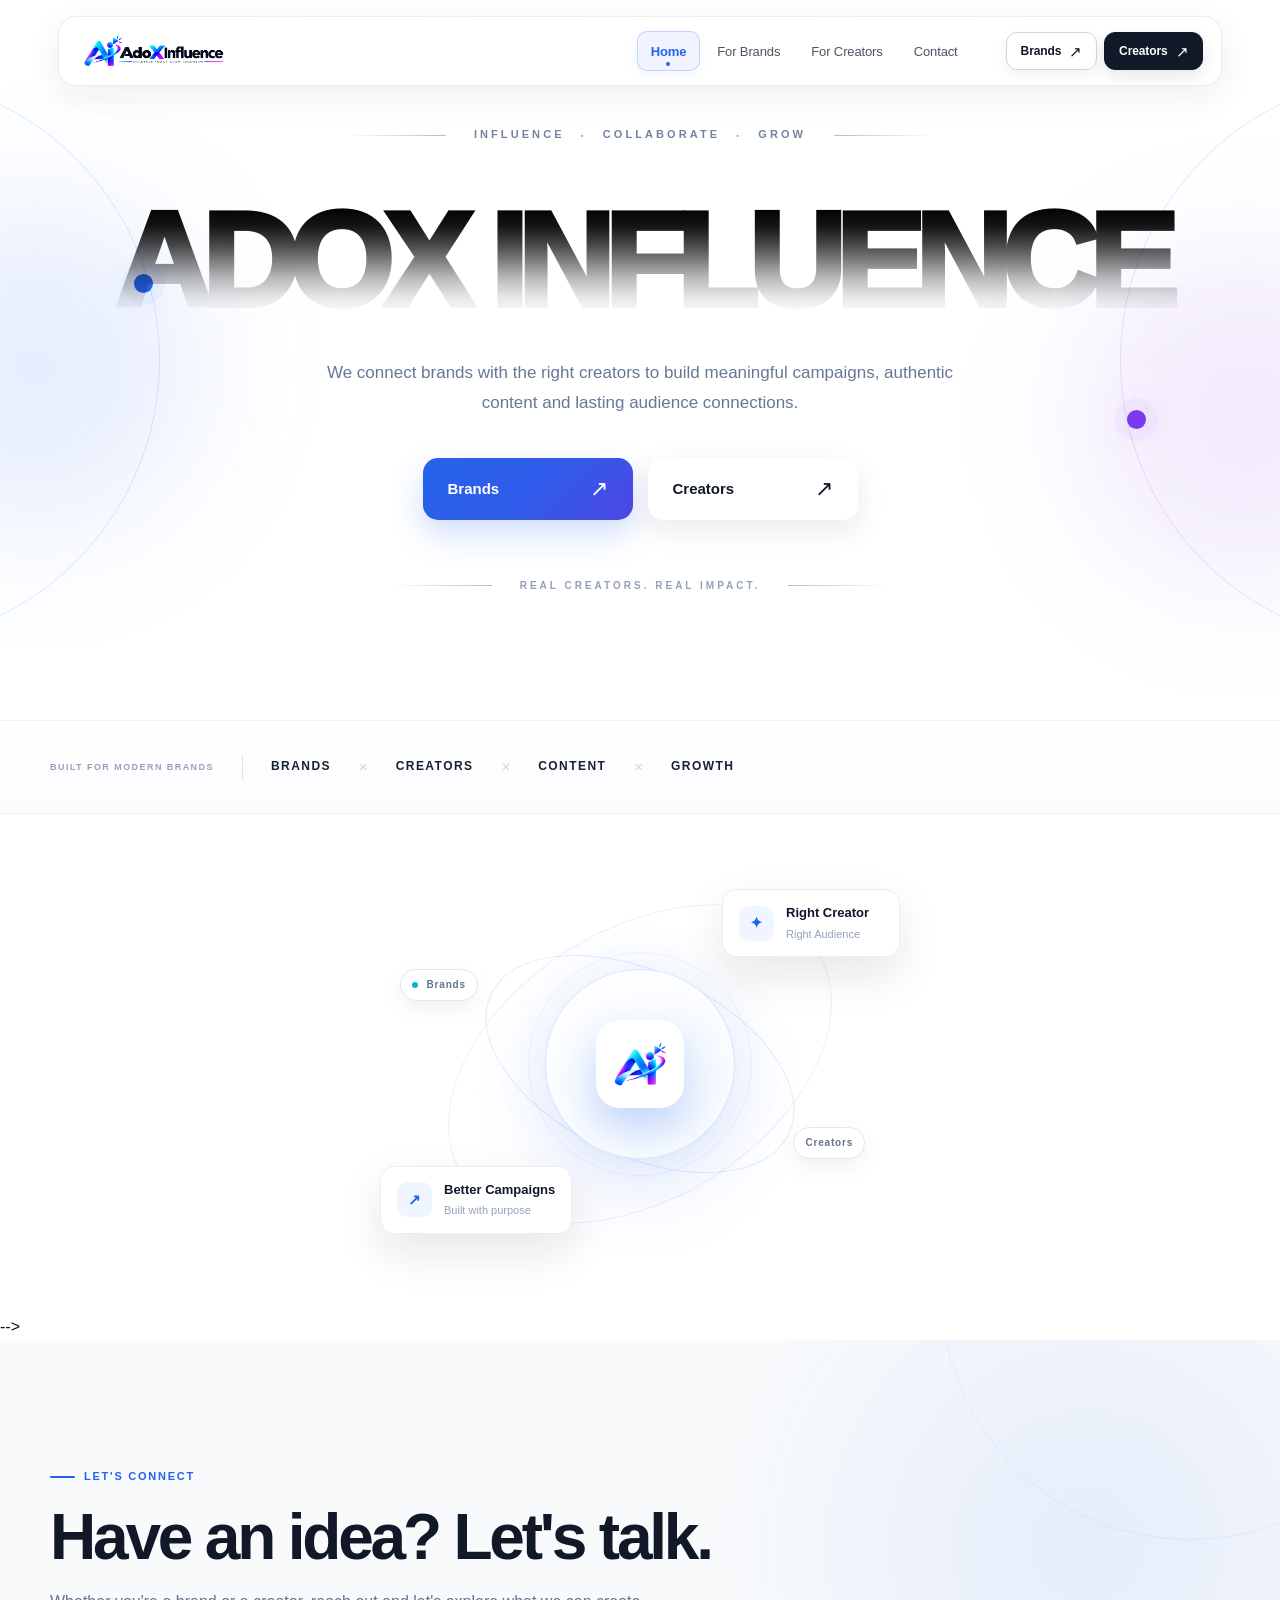
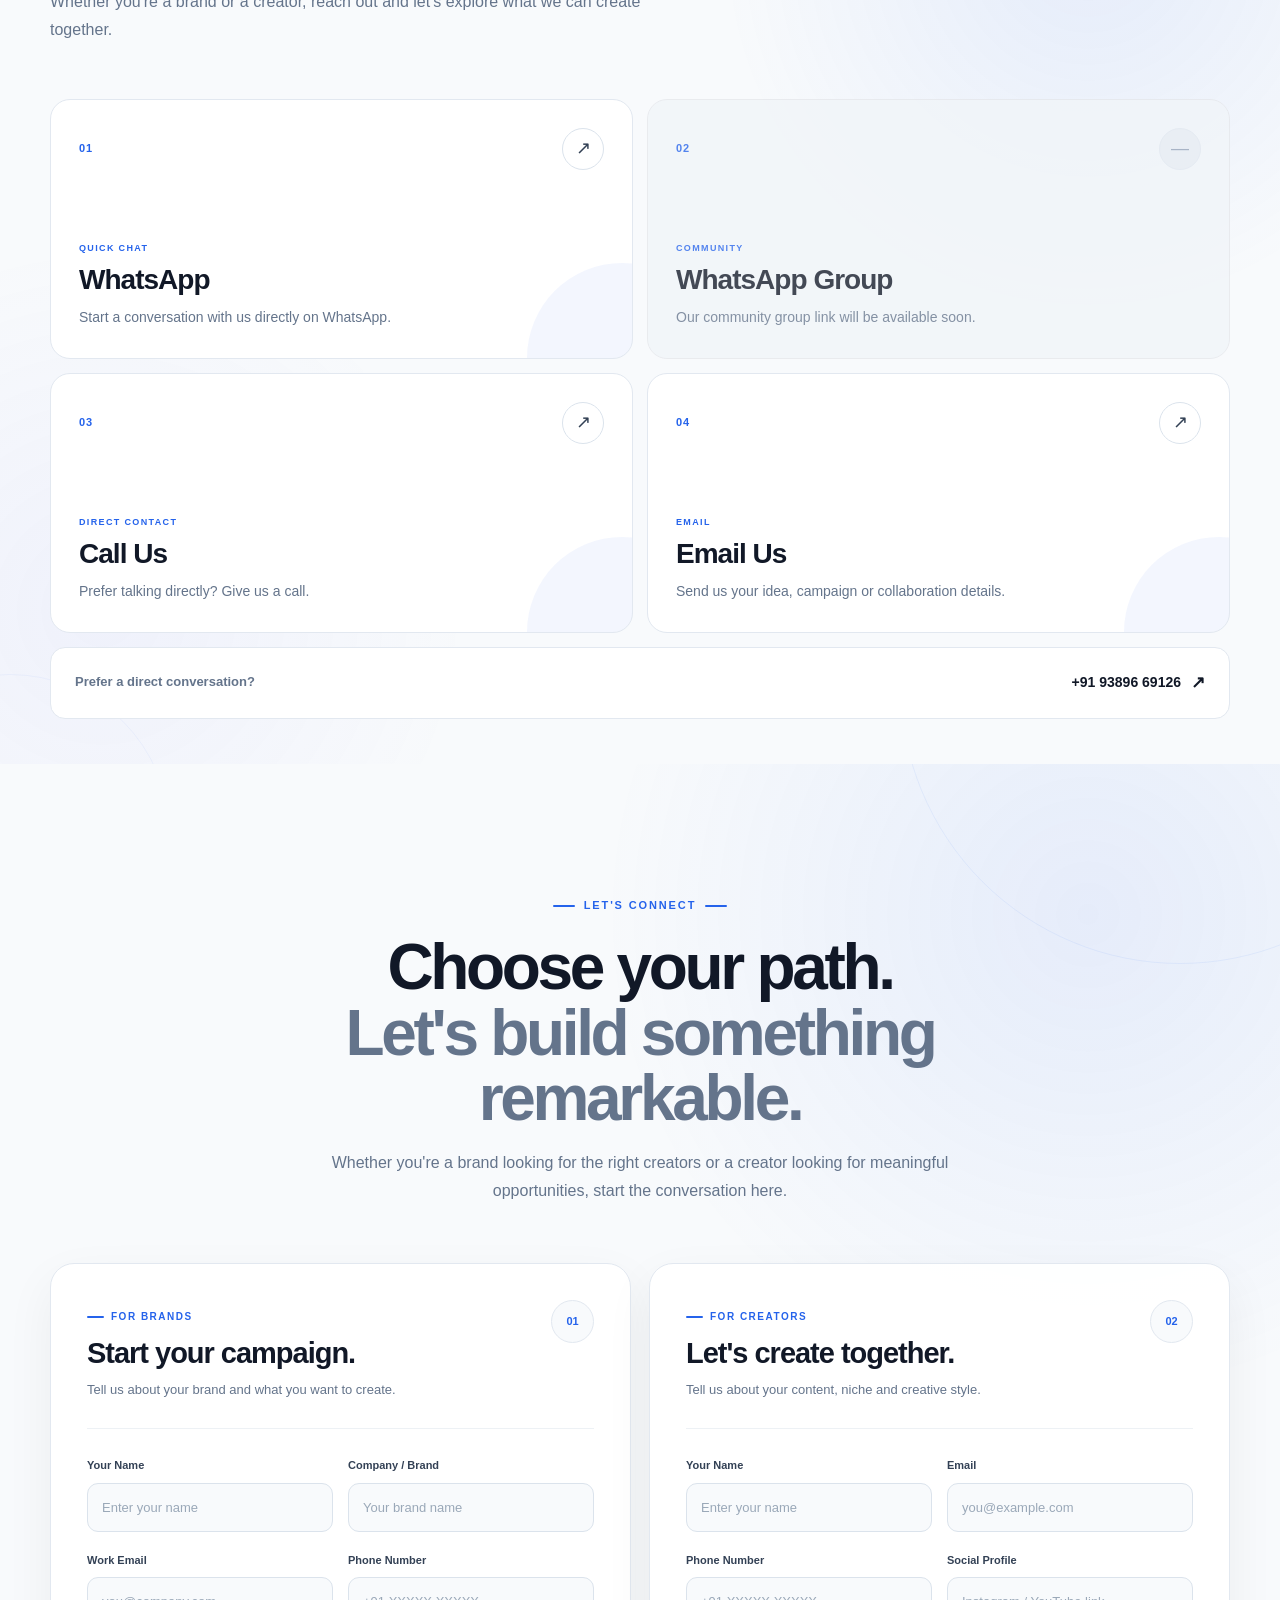
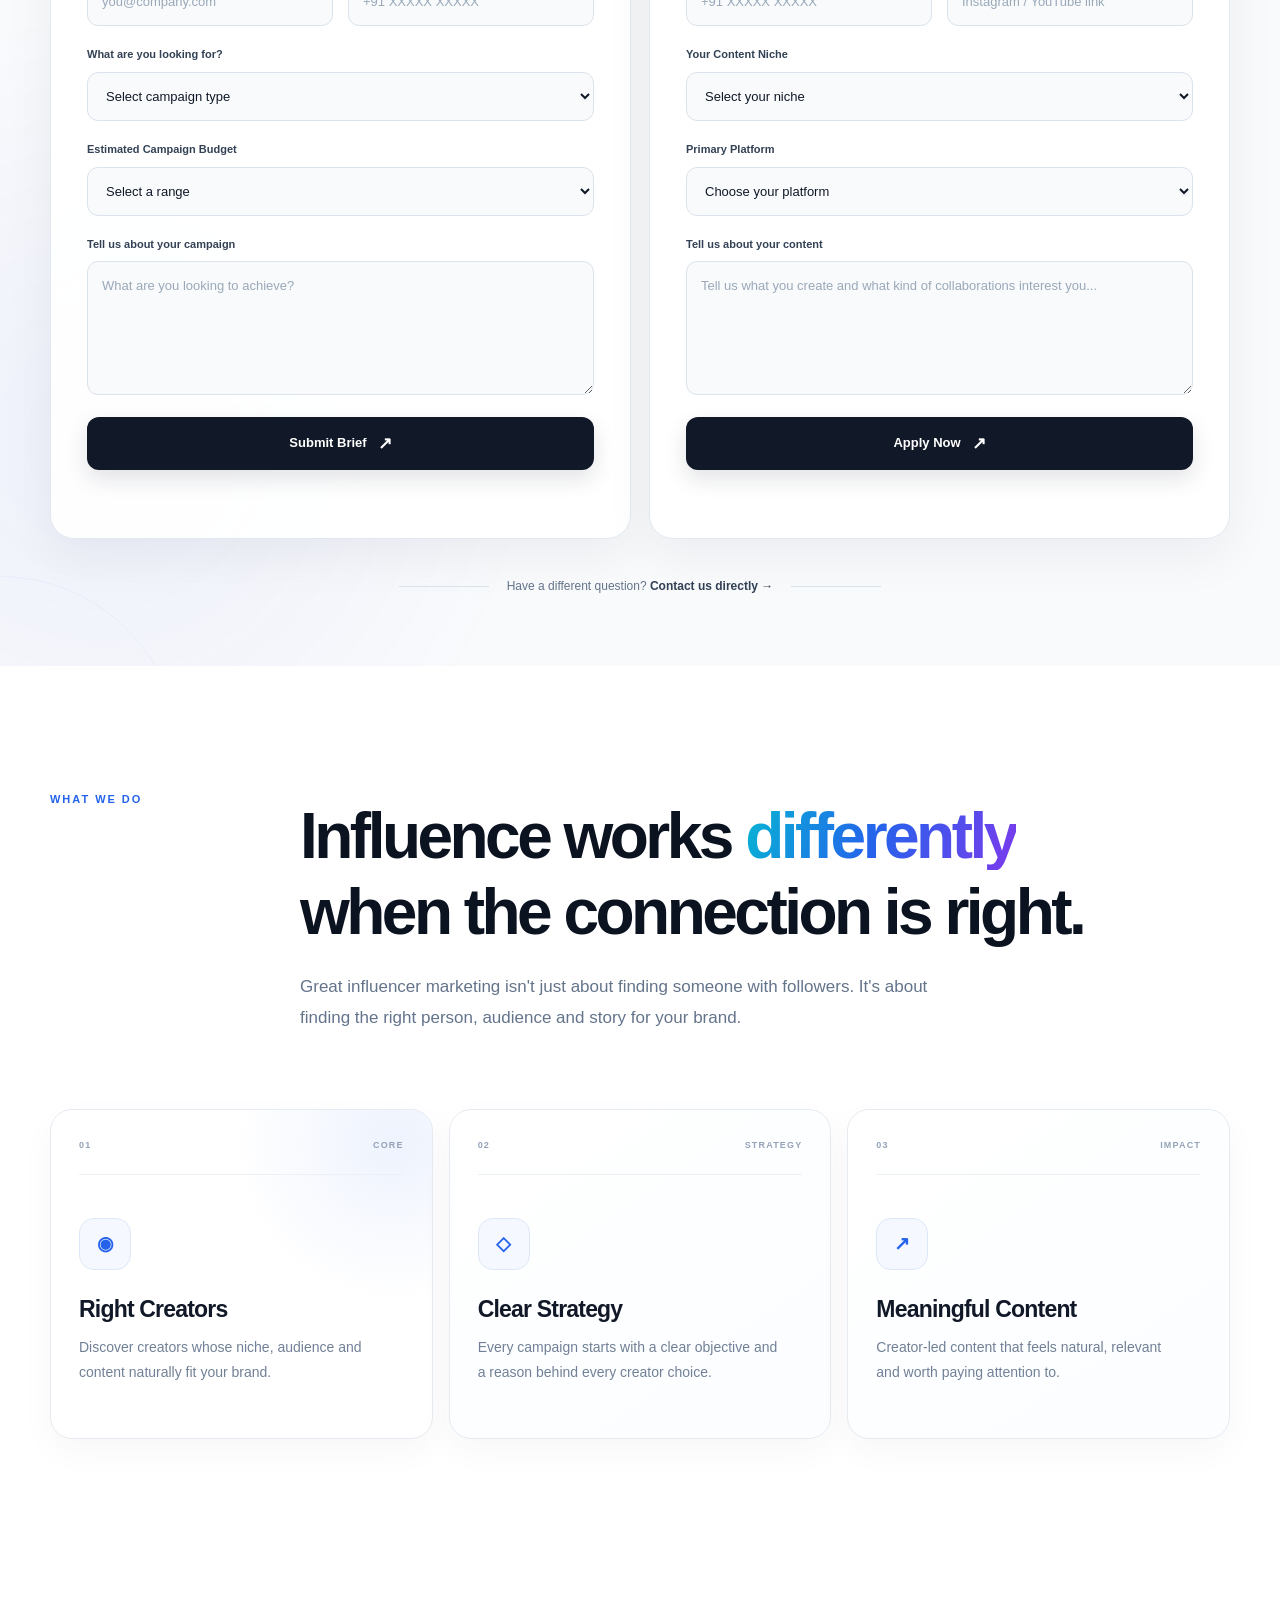
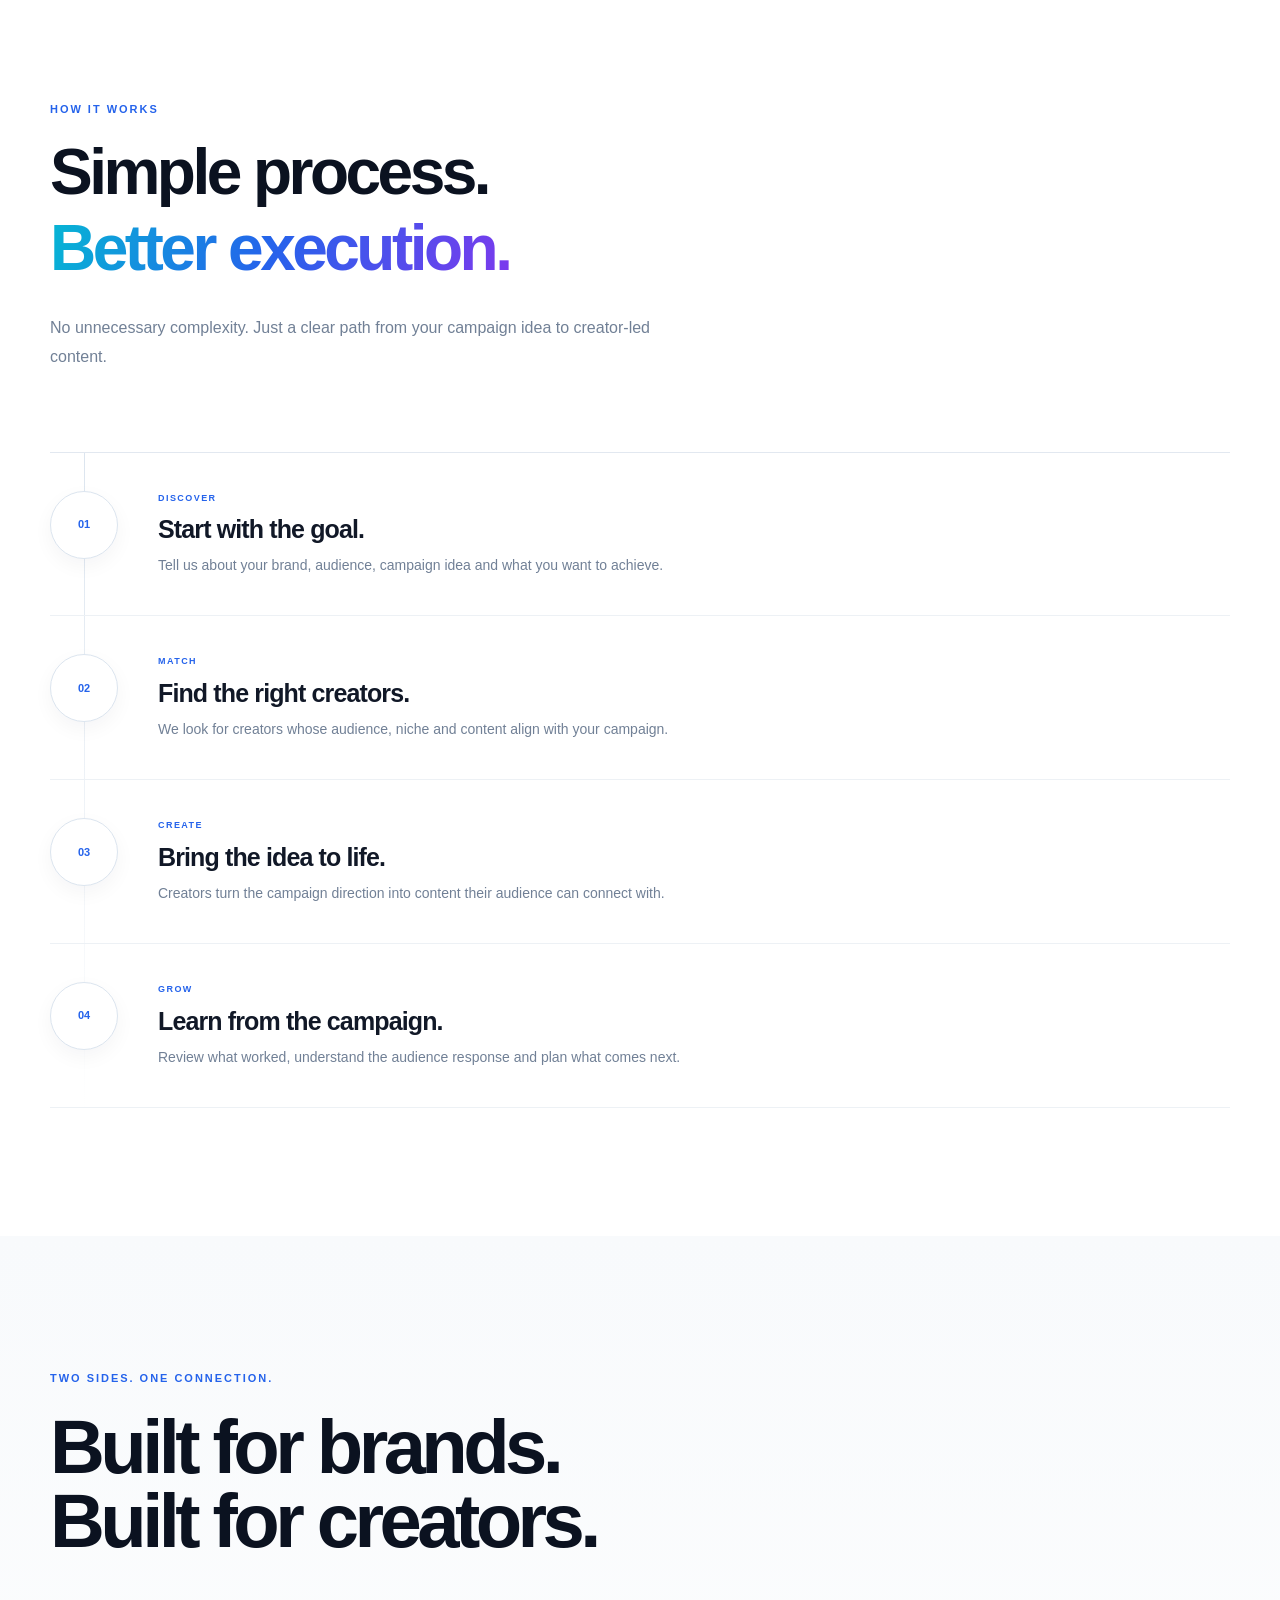
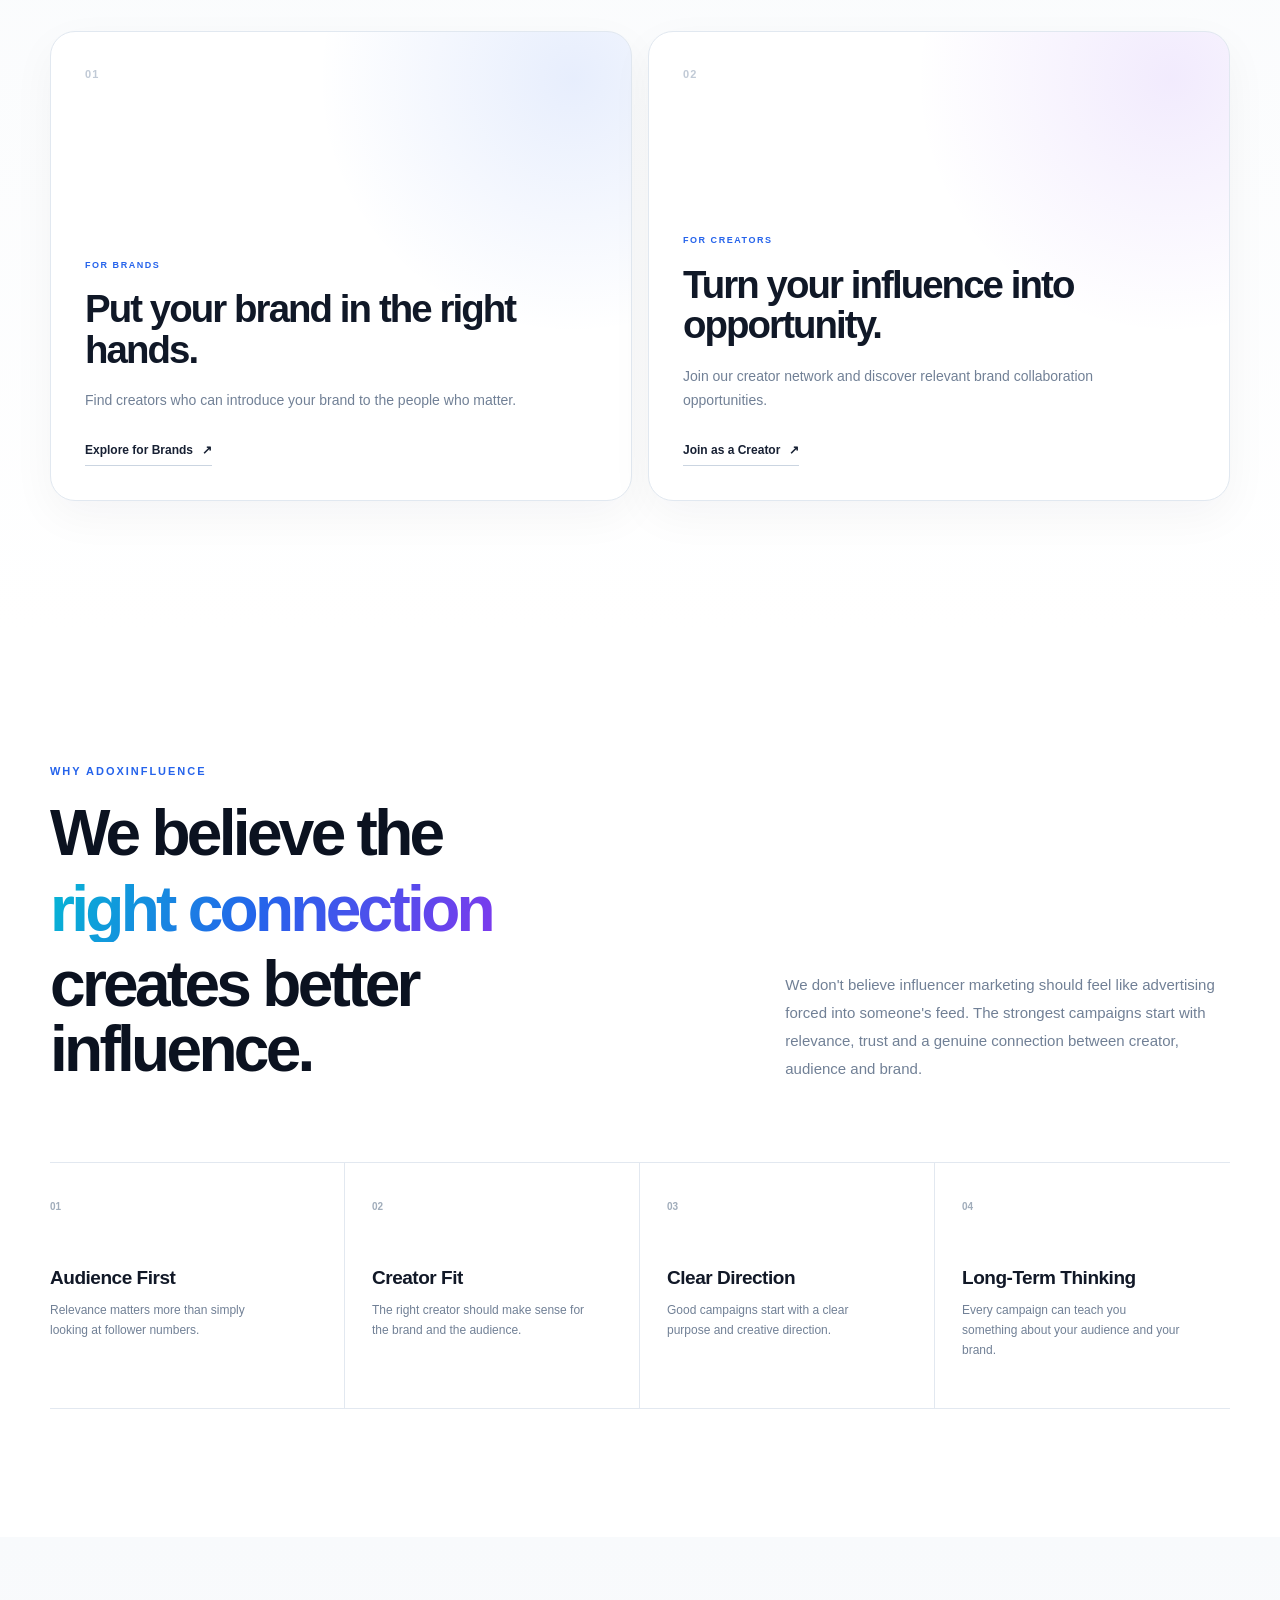
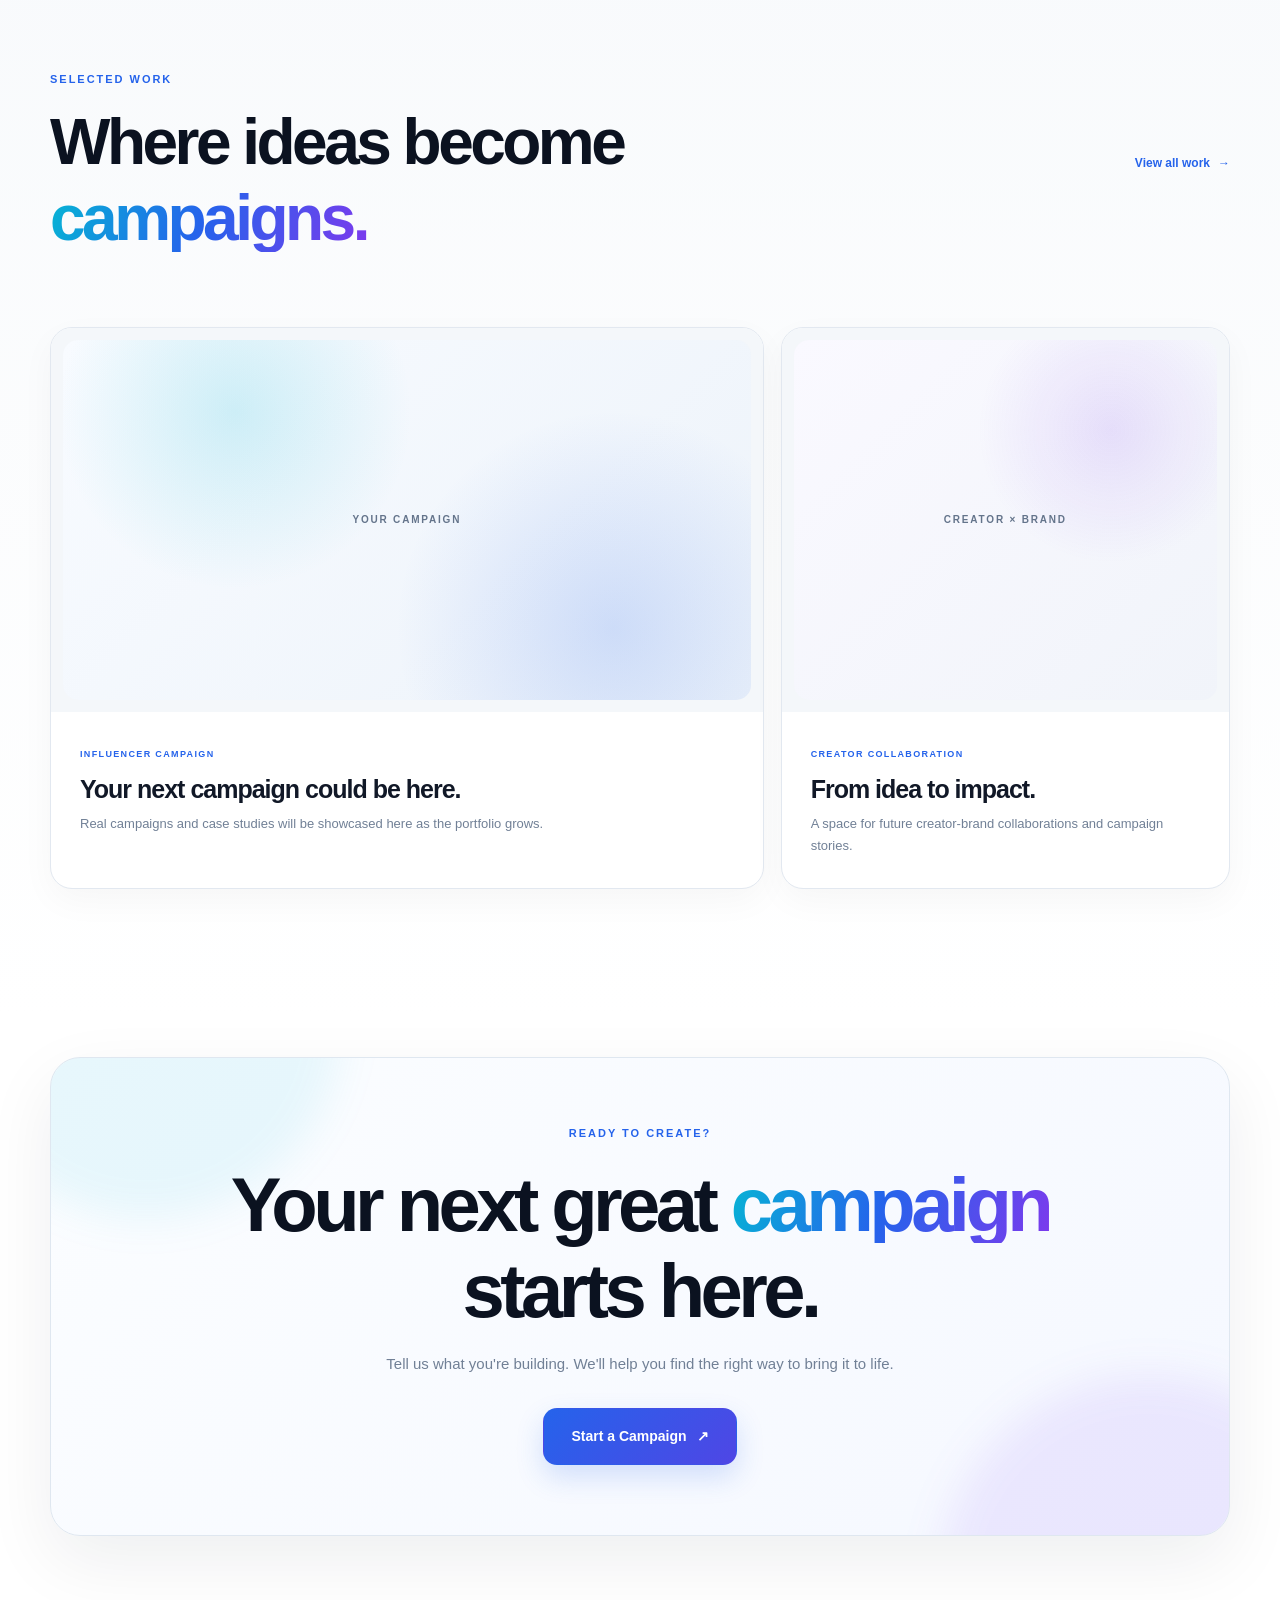
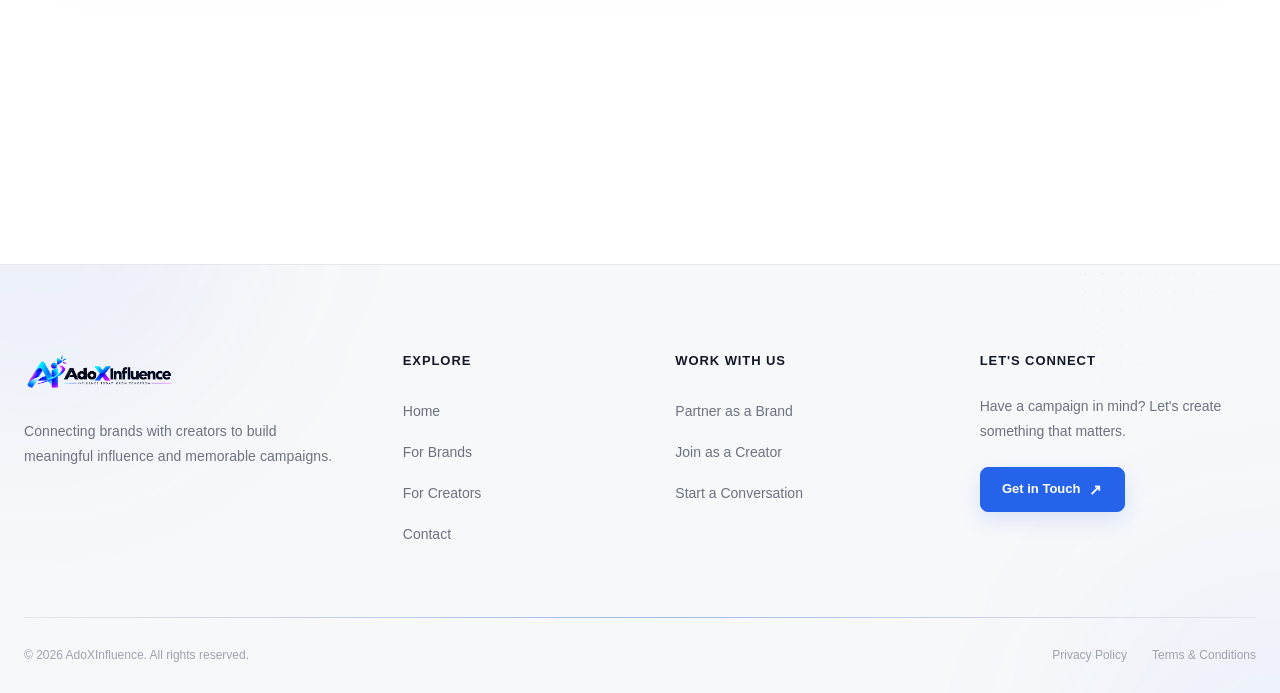
==== commit db56d0df: "Fix header navigation paths" ====
--- a/index.html
+++ b/index.html
@@ -29,187 +29,6 @@
          HERO
         ====================================================== -->
 
-        <section class="hero-section">
-
-            <div class="hero-background">
-                <div class="hero-gradient hero-gradient-one"></div>
-                <div class="hero-gradient hero-gradient-two"></div>
-                <div class="hero-grid"></div>
-            </div>
-
-            <div class="container hero-container">
-
-                <div class="hero-content">
-
-                    <div class="eyebrow">
-                        <span class="eyebrow-dot"></span>
-                        Influencer Marketing Agency
-                    </div>
-
-                    <h1>
-                        Make your brand
-                        <span class="gradient-text">
-                            impossible to ignore.
-                        </span>
-                    </h1>
-
-                    <p class="hero-description">
-                        We connect brands with the right creators,
-                        ideas and audiences to build campaigns that
-                        people actually remember.
-                    </p>
-
-                    <div class="hero-actions">
-
-                        <a href="pages/contact.html" class="btn btn-primary btn-large">
-                            Start a Campaign
-                            <span>↗</span>
-                        </a>
-
-                        <a href="pages/services.html" class="btn btn-secondary btn-large">
-                            Explore Services
-                        </a>
-
-                    </div>
-
-                    <div class="hero-trust-line">
-                        <span></span>
-                        Strategy
-                        <b>•</b>
-                        Creators
-                        <b>•</b>
-                        Content
-                        <b>•</b>
-                        Campaigns
-                    </div>
-
-                </div>
-
-
-                <!-- HERO VISUAL -->
-
-                <div class="hero-visual">
-
-                    <div class="visual-orbit visual-orbit-one"></div>
-                    <div class="visual-orbit visual-orbit-two"></div>
-
-                    <div class="visual-glow"></div>
-
-                    <div class="hero-center">
-
-                        <div class="hero-logo-box">
-                            <img src="assets/logo/adoxinfluence-icon.png" alt="AdoXInfluence">
-                        </div>
-
-                        <div class="center-ring"></div>
-
-                    </div>
-
-
-                    <!-- Floating card -->
-
-                    <div class="floating-card floating-card-one">
-
-                        <div class="floating-card-icon">
-                            ✦
-                        </div>
-
-                        <div>
-                            <strong>
-                                Right Creator
-                            </strong>
-
-                            <small>
-                                Right Audience
-                            </small>
-                        </div>
-
-                    </div>
-
-
-                    <div class="floating-card floating-card-two">
-
-                        <div class="floating-card-icon">
-                            ↗
-                        </div>
-
-                        <div>
-                            <strong>
-                                Better Campaigns
-                            </strong>
-
-                            <small>
-                                Built with purpose
-                            </small>
-                        </div>
-
-                    </div>
-
-
-                    <div class="visual-tag tag-one">
-                        <span></span>
-                        Brands
-                    </div>
-
-                    <div class="visual-tag tag-two">
-                        Creators
-                    </div>
-
-                </div>
-
-            </div>
-
-        </section>
-
-
-        <!-- =====================================================
-         BRAND / POSITIONING STRIP
-    ====================================================== -->
-
-        <section class="positioning-strip">
-
-            <div class="container">
-
-                <div class="positioning-inner">
-
-                    <span>
-                        BUILT FOR MODERN BRANDS
-                    </span>
-
-                    <div class="positioning-line"></div>
-
-                    <strong>
-                        BRANDS
-                    </strong>
-
-                    <i>×</i>
-
-                    <strong>
-                        CREATORS
-                    </strong>
-
-                    <i>×</i>
-
-                    <strong>
-                        CONTENT
-                    </strong>
-
-                    <i>×</i>
-
-                    <strong>
-                        GROWTH
-                    </strong>
-
-                </div>
-
-            </div>
-
-        </section>
-
-
-
-
-
         <!-- =====================================================
      ADOX INFLUENCE — FEATURE HERO
 ===================================================== -->
@@ -290,947 +109,927 @@
 
         </section>
 
-<!-- =========================================
+
+
+        <!-- =====================================================
+         BRAND / POSITIONING STRIP
+    ====================================================== -->
+
+        <section class="positioning-strip">
+
+            <div class="container">
+
+                <div class="positioning-inner">
+
+                    <span>
+                        BUILT FOR MODERN BRANDS
+                    </span>
+
+                    <div class="positioning-line"></div>
+
+                    <strong>
+                        BRANDS
+                    </strong>
+
+                    <i>×</i>
+
+                    <strong>
+                        CREATORS
+                    </strong>
+
+                    <i>×</i>
+
+                    <strong>
+                        CONTENT
+                    </strong>
+
+                    <i>×</i>
+
+                    <strong>
+                        GROWTH
+                    </strong>
+
+                </div>
+
+            </div>
+
+        </section>
+
+        <div class="hero-visual">
+
+            <div class="visual-orbit visual-orbit-one"></div>
+            <div class="visual-orbit visual-orbit-two"></div>
+
+            <div class="visual-glow"></div>
+
+            <div class="hero-center">
+
+                <div class="hero-logo-box">
+                    <img src="assets/logo/adoxinfluence-icon.png" alt="AdoXInfluence">
+                </div>
+
+                <div class="center-ring"></div>
+
+            </div>
+
+
+            <!-- Floating card -->
+
+            <div class="floating-card floating-card-one">
+
+                <div class="floating-card-icon">
+                    ✦
+                </div>
+
+                <div>
+                    <strong>
+                        Right Creator
+                    </strong>
+
+                    <small>
+                        Right Audience
+                    </small>
+                </div>
+
+            </div>
+
+
+            <div class="floating-card floating-card-two">
+
+                <div class="floating-card-icon">
+                    ↗
+                </div>
+
+                <div>
+                    <strong>
+                        Better Campaigns
+                    </strong>
+
+                    <small>
+                        Built with purpose
+                    </small>
+                </div>
+
+            </div>
+
+
+            <div class="visual-tag tag-one">
+                <span></span>
+                Brands
+            </div>
+
+            <div class="visual-tag tag-two">
+                Creators
+            </div>
+
+        </div>
+
+        </div>
+
+        </section>
+        -->
+
+
+
+
+
+
+
+        <!-- =========================================
      CONNECT WITH US
 ========================================== -->
 
-<section class="home-contact">
-
-    <div class="home-contact-container">
-
-
-        <!-- Section Heading -->
-
-        <div class="home-contact-heading">
-
-            <span class="home-contact-eyebrow">
-                LET'S CONNECT
-            </span>
-
-            <h2>
-                Have an idea?
-                Let's talk.
-            </h2>
-
-            <p>
-                Whether you're a brand or a creator,
-                reach out and let's explore what we
-                can create together.
-            </p>
-
-        </div>
-
-
-        <!-- Contact Options -->
-
-        <div class="home-contact-grid">
-
-
-            <!-- WhatsApp -->
-
-            <a
-                href="https://wa.me/919389669126"
-                class="home-contact-card"
-                target="_blank"
-                rel="noopener noreferrer"
-                aria-label="Chat with AdoXInfluence on WhatsApp"
-            >
-
-                <div class="home-contact-card-top">
-
-                    <span class="home-contact-number">
-                        01
+        <section class="home-contact">
+
+            <div class="home-contact-container">
+
+
+                <!-- Section Heading -->
+
+                <div class="home-contact-heading">
+
+                    <span class="home-contact-eyebrow">
+                        LET'S CONNECT
                     </span>
 
-                    <span class="home-contact-arrow">
-                        ↗
+                    <h2>
+                        Have an idea?
+                        Let's talk.
+                    </h2>
+
+                    <p>
+                        Whether you're a brand or a creator,
+                        reach out and let's explore what we
+                        can create together.
+                    </p>
+
+                </div>
+
+
+                <!-- Contact Options -->
+
+                <div class="home-contact-grid">
+
+
+                    <!-- WhatsApp -->
+
+                    <a href="https://wa.me/919389669126" class="home-contact-card" target="_blank"
+                        rel="noopener noreferrer" aria-label="Chat with AdoXInfluence on WhatsApp">
+
+                        <div class="home-contact-card-top">
+
+                            <span class="home-contact-number">
+                                01
+                            </span>
+
+                            <span class="home-contact-arrow">
+                                ↗
+                            </span>
+
+                        </div>
+
+
+                        <div class="home-contact-card-content">
+
+                            <span class="home-contact-label">
+                                QUICK CHAT
+                            </span>
+
+                            <h3>
+                                WhatsApp
+                            </h3>
+
+                            <p>
+                                Start a conversation with us
+                                directly on WhatsApp.
+                            </p>
+
+                        </div>
+
+                    </a>
+
+
+
+                    <!-- WhatsApp Group -->
+
+                    <div class="home-contact-card home-contact-card-disabled" aria-disabled="true">
+
+                        <div class="home-contact-card-top">
+
+                            <span class="home-contact-number">
+                                02
+                            </span>
+
+                            <span class="home-contact-arrow">
+                                —
+                            </span>
+
+                        </div>
+
+
+                        <div class="home-contact-card-content">
+
+                            <span class="home-contact-label">
+                                COMMUNITY
+                            </span>
+
+                            <h3>
+                                WhatsApp Group
+                            </h3>
+
+                            <p>
+                                Our community group link
+                                will be available soon.
+                            </p>
+
+                        </div>
+
+                    </div>
+
+
+
+                    <!-- Call -->
+
+                    <a href="tel:+919389669126" class="home-contact-card" aria-label="Call AdoXInfluence">
+
+                        <div class="home-contact-card-top">
+
+                            <span class="home-contact-number">
+                                03
+                            </span>
+
+                            <span class="home-contact-arrow">
+                                ↗
+                            </span>
+
+                        </div>
+
+
+                        <div class="home-contact-card-content">
+
+                            <span class="home-contact-label">
+                                DIRECT CONTACT
+                            </span>
+
+                            <h3>
+                                Call Us
+                            </h3>
+
+                            <p>
+                                Prefer talking directly?
+                                Give us a call.
+                            </p>
+
+                        </div>
+
+                    </a>
+
+
+
+                    <!-- Email -->
+
+                    <a href="mailto:adoxinfluence@gmail.com" class="home-contact-card" aria-label="Email AdoXInfluence">
+
+                        <div class="home-contact-card-top">
+
+                            <span class="home-contact-number">
+                                04
+                            </span>
+
+                            <span class="home-contact-arrow">
+                                ↗
+                            </span>
+
+                        </div>
+
+
+                        <div class="home-contact-card-content">
+
+                            <span class="home-contact-label">
+                                EMAIL
+                            </span>
+
+                            <h3>
+                                Email Us
+                            </h3>
+
+                            <p>
+                                Send us your idea,
+                                campaign or collaboration details.
+                            </p>
+
+                        </div>
+
+                    </a>
+
+
+                </div>
+
+
+                <!-- Bottom Direct Contact -->
+
+                <div class="home-contact-bottom">
+
+                    <span>
+                        Prefer a direct conversation?
                     </span>
 
-                </div>
-
-
-                <div class="home-contact-card-content">
-
-                    <span class="home-contact-label">
-                        QUICK CHAT
-                    </span>
-
-                    <h3>
-                        WhatsApp
-                    </h3>
-
-                    <p>
-                        Start a conversation with us
-                        directly on WhatsApp.
-                    </p>
-
-                </div>
-
-            </a>
-
-
-
-            <!-- WhatsApp Group -->
-
-            <div
-                class="home-contact-card home-contact-card-disabled"
-                aria-disabled="true"
-            >
-
-                <div class="home-contact-card-top">
-
-                    <span class="home-contact-number">
-                        02
-                    </span>
-
-                    <span class="home-contact-arrow">
-                        —
-                    </span>
-
-                </div>
-
-
-                <div class="home-contact-card-content">
-
-                    <span class="home-contact-label">
-                        COMMUNITY
-                    </span>
-
-                    <h3>
-                        WhatsApp Group
-                    </h3>
-
-                    <p>
-                        Our community group link
-                        will be available soon.
-                    </p>
-
-                </div>
+                    <a href="tel:+919389669126">
+                        +91 93896 69126
+                        <span>↗</span>
+                    </a>
+
+                </div>
+
 
             </div>
 
-
-
-            <!-- Call -->
-
-            <a
-                href="tel:+919389669126"
-                class="home-contact-card"
-                aria-label="Call AdoXInfluence"
-            >
-
-                <div class="home-contact-card-top">
-
-                    <span class="home-contact-number">
-                        03
-                    </span>
-
-                    <span class="home-contact-arrow">
-                        ↗
-                    </span>
-
-                </div>
-
-
-                <div class="home-contact-card-content">
-
-                    <span class="home-contact-label">
-                        DIRECT CONTACT
-                    </span>
-
-                    <h3>
-                        Call Us
-                    </h3>
-
-                    <p>
-                        Prefer talking directly?
-                        Give us a call.
-                    </p>
-
-                </div>
-
-            </a>
-
-
-
-            <!-- Email -->
-
-            <a
-                href="mailto:adoxinfluence@gmail.com"
-                class="home-contact-card"
-                aria-label="Email AdoXInfluence"
-            >
-
-                <div class="home-contact-card-top">
-
-                    <span class="home-contact-number">
-                        04
-                    </span>
-
-                    <span class="home-contact-arrow">
-                        ↗
-                    </span>
-
-                </div>
-
-
-                <div class="home-contact-card-content">
-
-                    <span class="home-contact-label">
-                        EMAIL
-                    </span>
-
-                    <h3>
-                        Email Us
-                    </h3>
-
-                    <p>
-                        Send us your idea,
-                        campaign or collaboration details.
-                    </p>
-
-                </div>
-
-            </a>
-
-
-        </div>
-
-
-        <!-- Bottom Direct Contact -->
-
-        <div class="home-contact-bottom">
-
-            <span>
-                Prefer a direct conversation?
-            </span>
-
-            <a href="tel:+919389669126">
-                +91 93896 69126
-                <span>↗</span>
-            </a>
-
-        </div>
-
-
-    </div>
-
-</section>
-
-
-
-<!-- =====================================================
+        </section>
+
+
+
+        <!-- =====================================================
      CONNECT SECTION
      Brand + Creator Forms
 ====================================================== -->
 
-<section class="connect-section" id="connect">
-
-    <div class="connect-container">
-
-
-        <!-- ==============================================
+        <section class="connect-section" id="connect">
+
+            <div class="connect-container">
+
+
+                <!-- ==============================================
              SECTION HEADER
         =============================================== -->
 
-        <div class="connect-header">
-
-            <span class="connect-eyebrow">
-                LET'S CONNECT
-            </span>
-
-            <h2>
-                Choose your path.
-                <span>Let's build something remarkable.</span>
-            </h2>
-
-            <p>
-                Whether you're a brand looking for the right
-                creators or a creator looking for meaningful
-                opportunities, start the conversation here.
-            </p>
-
-        </div>
-
-
-        <!-- ==============================================
+                <div class="connect-header">
+
+                    <span class="connect-eyebrow">
+                        LET'S CONNECT
+                    </span>
+
+                    <h2>
+                        Choose your path.
+                        <span>Let's build something remarkable.</span>
+                    </h2>
+
+                    <p>
+                        Whether you're a brand looking for the right
+                        creators or a creator looking for meaningful
+                        opportunities, start the conversation here.
+                    </p>
+
+                </div>
+
+
+                <!-- ==============================================
              MOBILE FORM SWITCHER
         =============================================== -->
 
-        <div
-            class="connect-switcher"
-            role="tablist"
-            aria-label="Choose your form"
-        >
-
-            <button
-                type="button"
-                class="connect-switch-btn active"
-                id="brand-tab"
-                role="tab"
-                aria-selected="true"
-                aria-controls="brand-form-panel"
-            >
-
-                <span class="connect-switch-icon">
-                    🏢
-                </span>
-
-                <span class="connect-switch-text">
-                    <strong>For Brands</strong>
-                    <small>Start a campaign</small>
-                </span>
-
-            </button>
-
-
-            <button
-                type="button"
-                class="connect-switch-btn"
-                id="creator-tab"
-                role="tab"
-                aria-selected="false"
-                aria-controls="creator-form-panel"
-            >
-
-                <span class="connect-switch-icon">
-                    ✨
-                </span>
-
-                <span class="connect-switch-text">
-                    <strong>For Creators</strong>
-                    <small>Join our network</small>
-                </span>
-
-            </button>
-
-        </div>
-
-
-
-        <!-- ==============================================
+                <div class="connect-switcher" role="tablist" aria-label="Choose your form">
+
+                    <button type="button" class="connect-switch-btn active" id="brand-tab" role="tab"
+                        aria-selected="true" aria-controls="brand-form-panel">
+
+                        <span class="connect-switch-icon">
+                            🏢
+                        </span>
+
+                        <span class="connect-switch-text">
+                            <strong>For Brands</strong>
+                            <small>Start a campaign</small>
+                        </span>
+
+                    </button>
+
+
+                    <button type="button" class="connect-switch-btn" id="creator-tab" role="tab" aria-selected="false"
+                        aria-controls="creator-form-panel">
+
+                        <span class="connect-switch-icon">
+                            ✨
+                        </span>
+
+                        <span class="connect-switch-text">
+                            <strong>For Creators</strong>
+                            <small>Join our network</small>
+                        </span>
+
+                    </button>
+
+                </div>
+
+
+
+                <!-- ==============================================
              FORMS WRAPPER
         =============================================== -->
 
-        <div class="connect-forms">
-
-
-            <!-- ==========================================
+                <div class="connect-forms">
+
+
+                    <!-- ==========================================
                  BRAND FORM
             =========================================== -->
 
-            <div
-                class="connect-form-panel brand-form-panel active"
-                id="brand-form-panel"
-                role="tabpanel"
-                aria-labelledby="brand-tab"
-            >
-
-                <div class="connect-form-card">
-
-
-                    <!-- Form Header -->
-
-                    <div class="connect-form-header">
-
-                        <div class="connect-form-heading">
-
-                            <span class="connect-form-label">
-                                FOR BRANDS
-                            </span>
-
-                            <h3>
-                                Start your campaign.
-                            </h3>
-
-                            <p>
-                                Tell us about your brand and
-                                what you want to create.
-                            </p>
-
-                        </div>
-
-
-                        <span class="connect-form-number">
-                            01
-                        </span>
+                    <div class="connect-form-panel brand-form-panel active" id="brand-form-panel" role="tabpanel"
+                        aria-labelledby="brand-tab">
+
+                        <div class="connect-form-card">
+
+
+                            <!-- Form Header -->
+
+                            <div class="connect-form-header">
+
+                                <div class="connect-form-heading">
+
+                                    <span class="connect-form-label">
+                                        FOR BRANDS
+                                    </span>
+
+                                    <h3>
+                                        Start your campaign.
+                                    </h3>
+
+                                    <p>
+                                        Tell us about your brand and
+                                        what you want to create.
+                                    </p>
+
+                                </div>
+
+
+                                <span class="connect-form-number">
+                                    01
+                                </span>
+
+                            </div>
+
+
+
+                            <!-- Brand Form -->
+
+                            <form class="professional-form brand-form" id="brand-form">
+
+
+                                <!-- Name + Company -->
+
+                                <div class="form-row">
+
+
+                                    <div class="form-field">
+
+                                        <label for="brand-name">
+                                            Your Name
+                                        </label>
+
+                                        <input type="text" id="brand-name" name="brand_name"
+                                            placeholder="Enter your name" autocomplete="name" required>
+
+                                    </div>
+
+
+                                    <div class="form-field">
+
+                                        <label for="brand-company">
+                                            Company / Brand
+                                        </label>
+
+                                        <input type="text" id="brand-company" name="brand_company"
+                                            placeholder="Your brand name" autocomplete="organization" required>
+
+                                    </div>
+
+
+                                </div>
+
+
+
+                                <!-- Email + Phone -->
+
+                                <div class="form-row">
+
+
+                                    <div class="form-field">
+
+                                        <label for="brand-email">
+                                            Work Email
+                                        </label>
+
+                                        <input type="email" id="brand-email" name="brand_email"
+                                            placeholder="you@company.com" autocomplete="email" required>
+
+                                    </div>
+
+
+                                    <div class="form-field">
+
+                                        <label for="brand-phone">
+                                            Phone Number
+                                        </label>
+
+                                        <input type="tel" id="brand-phone" name="brand_phone"
+                                            placeholder="+91 XXXXX XXXXX" autocomplete="tel">
+
+                                    </div>
+
+
+                                </div>
+
+
+
+                                <!-- Campaign Type -->
+
+                                <div class="form-field">
+
+                                    <label for="brand-campaign">
+                                        What are you looking for?
+                                    </label>
+
+                                    <select id="brand-campaign" name="brand_campaign" required>
+
+                                        <option value="" disabled selected>
+                                            Select campaign type
+                                        </option>
+
+                                        <option value="creator-campaign">
+                                            Creator Campaign
+                                        </option>
+
+                                        <option value="product-promotion">
+                                            Product Promotion
+                                        </option>
+
+                                        <option value="social-media-campaign">
+                                            Social Media Campaign
+                                        </option>
+
+                                        <option value="brand-awareness">
+                                            Brand Awareness
+                                        </option>
+
+                                        <option value="other">
+                                            Something Else
+                                        </option>
+
+                                    </select>
+
+                                </div>
+
+
+
+                                <!-- Budget -->
+
+                                <div class="form-field">
+
+                                    <label for="brand-budget">
+                                        Estimated Campaign Budget
+                                    </label>
+
+                                    <select id="brand-budget" name="brand_budget">
+
+                                        <option value="" disabled selected>
+                                            Select a range
+                                        </option>
+
+                                        <option value="under-25k">
+                                            Under ₹25,000
+                                        </option>
+
+                                        <option value="25k-50k">
+                                            ₹25,000 – ₹50,000
+                                        </option>
+
+                                        <option value="50k-1l">
+                                            ₹50,000 – ₹1,00,000
+                                        </option>
+
+                                        <option value="1l-plus">
+                                            ₹1,00,000+
+                                        </option>
+
+                                        <option value="discuss">
+                                            Let's discuss
+                                        </option>
+
+                                    </select>
+
+                                </div>
+
+
+
+                                <!-- Message -->
+
+                                <div class="form-field">
+
+                                    <label for="brand-message">
+                                        Tell us about your campaign
+                                    </label>
+
+                                    <textarea id="brand-message" name="brand_message" rows="5"
+                                        placeholder="What are you looking to achieve?" required></textarea>
+
+                                </div>
+
+
+
+                                <!-- Submit -->
+
+                                <button type="submit" class="connect-submit-btn">
+
+                                    <span>
+                                        Submit Brief
+                                    </span>
+
+                                    <span class="submit-arrow">
+                                        ↗
+                                    </span>
+
+                                </button>
+
+
+                                <p class="form-status" id="brand-form-status" aria-live="polite"></p>
+
+
+                            </form>
+
+                        </div>
 
                     </div>
 
 
 
-                    <!-- Brand Form -->
-
-                    <form
-                        class="professional-form brand-form"
-                        id="brand-form"
-                    >
-
-
-                        <!-- Name + Company -->
-
-                        <div class="form-row">
-
-
-                            <div class="form-field">
-
-                                <label for="brand-name">
-                                    Your Name
-                                </label>
-
-                                <input
-                                    type="text"
-                                    id="brand-name"
-                                    name="brand_name"
-                                    placeholder="Enter your name"
-                                    autocomplete="name"
-                                    required
-                                >
-
-                            </div>
-
-
-                            <div class="form-field">
-
-                                <label for="brand-company">
-                                    Company / Brand
-                                </label>
-
-                                <input
-                                    type="text"
-                                    id="brand-company"
-                                    name="brand_company"
-                                    placeholder="Your brand name"
-                                    autocomplete="organization"
-                                    required
-                                >
-
-                            </div>
-
-
-                        </div>
-
-
-
-                        <!-- Email + Phone -->
-
-                        <div class="form-row">
-
-
-                            <div class="form-field">
-
-                                <label for="brand-email">
-                                    Work Email
-                                </label>
-
-                                <input
-                                    type="email"
-                                    id="brand-email"
-                                    name="brand_email"
-                                    placeholder="you@company.com"
-                                    autocomplete="email"
-                                    required
-                                >
-
-                            </div>
-
-
-                            <div class="form-field">
-
-                                <label for="brand-phone">
-                                    Phone Number
-                                </label>
-
-                                <input
-                                    type="tel"
-                                    id="brand-phone"
-                                    name="brand_phone"
-                                    placeholder="+91 XXXXX XXXXX"
-                                    autocomplete="tel"
-                                >
-
-                            </div>
-
-
-                        </div>
-
-
-
-                        <!-- Campaign Type -->
-
-                        <div class="form-field">
-
-                            <label for="brand-campaign">
-                                What are you looking for?
-                            </label>
-
-                            <select
-                                id="brand-campaign"
-                                name="brand_campaign"
-                                required
-                            >
-
-                                <option
-                                    value=""
-                                    disabled
-                                    selected
-                                >
-                                    Select campaign type
-                                </option>
-
-                                <option value="creator-campaign">
-                                    Creator Campaign
-                                </option>
-
-                                <option value="product-promotion">
-                                    Product Promotion
-                                </option>
-
-                                <option value="social-media-campaign">
-                                    Social Media Campaign
-                                </option>
-
-                                <option value="brand-awareness">
-                                    Brand Awareness
-                                </option>
-
-                                <option value="other">
-                                    Something Else
-                                </option>
-
-                            </select>
-
-                        </div>
-
-
-
-                        <!-- Budget -->
-
-                        <div class="form-field">
-
-                            <label for="brand-budget">
-                                Estimated Campaign Budget
-                            </label>
-
-                            <select
-                                id="brand-budget"
-                                name="brand_budget"
-                            >
-
-                                <option
-                                    value=""
-                                    disabled
-                                    selected
-                                >
-                                    Select a range
-                                </option>
-
-                                <option value="under-25k">
-                                    Under ₹25,000
-                                </option>
-
-                                <option value="25k-50k">
-                                    ₹25,000 – ₹50,000
-                                </option>
-
-                                <option value="50k-1l">
-                                    ₹50,000 – ₹1,00,000
-                                </option>
-
-                                <option value="1l-plus">
-                                    ₹1,00,000+
-                                </option>
-
-                                <option value="discuss">
-                                    Let's discuss
-                                </option>
-
-                            </select>
-
-                        </div>
-
-
-
-                        <!-- Message -->
-
-                        <div class="form-field">
-
-                            <label for="brand-message">
-                                Tell us about your campaign
-                            </label>
-
-                            <textarea
-                                id="brand-message"
-                                name="brand_message"
-                                rows="5"
-                                placeholder="What are you looking to achieve?"
-                                required
-                            ></textarea>
-
-                        </div>
-
-
-
-                        <!-- Submit -->
-
-                        <button
-                            type="submit"
-                            class="connect-submit-btn"
-                        >
-
-                            <span>
-                                Submit Brief
-                            </span>
-
-                            <span class="submit-arrow">
-                                ↗
-                            </span>
-
-                        </button>
-
-
-                        <p
-                            class="form-status"
-                            id="brand-form-status"
-                            aria-live="polite"
-                        ></p>
-
-
-                    </form>
-
-                </div>
-
-            </div>
-
-
-
-            <!-- ==========================================
+                    <!-- ==========================================
                  CREATOR FORM
             =========================================== -->
 
-            <div
-                class="connect-form-panel creator-form-panel"
-                id="creator-form-panel"
-                role="tabpanel"
-                aria-labelledby="creator-tab"
-                hidden
-            >
-
-                <div class="connect-form-card">
-
-
-                    <!-- Form Header -->
-
-                    <div class="connect-form-header">
-
-                        <div class="connect-form-heading">
-
-                            <span class="connect-form-label">
-                                FOR CREATORS
-                            </span>
-
-                            <h3>
-                                Let's create together.
-                            </h3>
-
-                            <p>
-                                Tell us about your content,
-                                niche and creative style.
-                            </p>
-
-                        </div>
-
-
-                        <span class="connect-form-number">
-                            02
-                        </span>
+                    <div class="connect-form-panel creator-form-panel" id="creator-form-panel" role="tabpanel"
+                        aria-labelledby="creator-tab" hidden>
+
+                        <div class="connect-form-card">
+
+
+                            <!-- Form Header -->
+
+                            <div class="connect-form-header">
+
+                                <div class="connect-form-heading">
+
+                                    <span class="connect-form-label">
+                                        FOR CREATORS
+                                    </span>
+
+                                    <h3>
+                                        Let's create together.
+                                    </h3>
+
+                                    <p>
+                                        Tell us about your content,
+                                        niche and creative style.
+                                    </p>
+
+                                </div>
+
+
+                                <span class="connect-form-number">
+                                    02
+                                </span>
+
+                            </div>
+
+
+
+                            <!-- Creator Form -->
+
+                            <form class="professional-form creator-form" id="creator-form">
+
+
+                                <!-- Name + Email -->
+
+                                <div class="form-row">
+
+
+                                    <div class="form-field">
+
+                                        <label for="creator-name">
+                                            Your Name
+                                        </label>
+
+                                        <input type="text" id="creator-name" name="creator_name"
+                                            placeholder="Enter your name" autocomplete="name" required>
+
+                                    </div>
+
+
+                                    <div class="form-field">
+
+                                        <label for="creator-email">
+                                            Email
+                                        </label>
+
+                                        <input type="email" id="creator-email" name="creator_email"
+                                            placeholder="you@example.com" autocomplete="email" required>
+
+                                    </div>
+
+
+                                </div>
+
+
+
+                                <!-- Phone + Profile -->
+
+                                <div class="form-row">
+
+
+                                    <div class="form-field">
+
+                                        <label for="creator-phone">
+                                            Phone Number
+                                        </label>
+
+                                        <input type="tel" id="creator-phone" name="creator_phone"
+                                            placeholder="+91 XXXXX XXXXX" autocomplete="tel" required>
+
+                                    </div>
+
+
+                                    <div class="form-field">
+
+                                        <label for="creator-profile">
+                                            Social Profile
+                                        </label>
+
+                                        <input type="url" id="creator-profile" name="creator_profile"
+                                            placeholder="Instagram / YouTube link">
+
+                                    </div>
+
+
+                                </div>
+
+
+
+                                <!-- Niche -->
+
+                                <div class="form-field">
+
+                                    <label for="creator-niche">
+                                        Your Content Niche
+                                    </label>
+
+                                    <select id="creator-niche" name="creator_niche" required>
+
+                                        <option value="" disabled selected>
+                                            Select your niche
+                                        </option>
+
+                                        <option value="fashion">
+                                            Fashion
+                                        </option>
+
+                                        <option value="beauty">
+                                            Beauty
+                                        </option>
+
+                                        <option value="fitness">
+                                            Fitness
+                                        </option>
+
+                                        <option value="food">
+                                            Food
+                                        </option>
+
+                                        <option value="lifestyle">
+                                            Lifestyle
+                                        </option>
+
+                                        <option value="technology">
+                                            Technology
+                                        </option>
+
+                                        <option value="travel">
+                                            Travel
+                                        </option>
+
+                                        <option value="education">
+                                            Education
+                                        </option>
+
+                                        <option value="other">
+                                            Other
+                                        </option>
+
+                                    </select>
+
+                                </div>
+
+
+
+                                <!-- Platform -->
+
+                                <div class="form-field">
+
+                                    <label for="creator-platform">
+                                        Primary Platform
+                                    </label>
+
+                                    <select id="creator-platform" name="creator_platform" required>
+
+                                        <option value="" disabled selected>
+                                            Choose your platform
+                                        </option>
+
+                                        <option value="instagram">
+                                            Instagram
+                                        </option>
+
+                                        <option value="youtube">
+                                            YouTube
+                                        </option>
+
+                                        <option value="both">
+                                            Instagram + YouTube
+                                        </option>
+
+                                        <option value="other">
+                                            Other
+                                        </option>
+
+                                    </select>
+
+                                </div>
+
+
+
+                                <!-- About Creator -->
+
+                                <div class="form-field">
+
+                                    <label for="creator-message">
+                                        Tell us about your content
+                                    </label>
+
+                                    <textarea id="creator-message" name="creator_message" rows="5"
+                                        placeholder="Tell us what you create and what kind of collaborations interest you..."
+                                        required></textarea>
+
+                                </div>
+
+
+
+                                <!-- Submit -->
+
+                                <button type="submit" class="connect-submit-btn">
+
+                                    <span>
+                                        Apply Now
+                                    </span>
+
+                                    <span class="submit-arrow">
+                                        ↗
+                                    </span>
+
+                                </button>
+
+
+                                <p class="form-status" id="creator-form-status" aria-live="polite"></p>
+
+
+                            </form>
+
+                        </div>
 
                     </div>
 
 
-
-                    <!-- Creator Form -->
-
-                    <form
-                        class="professional-form creator-form"
-                        id="creator-form"
-                    >
-
-
-                        <!-- Name + Email -->
-
-                        <div class="form-row">
-
-
-                            <div class="form-field">
-
-                                <label for="creator-name">
-                                    Your Name
-                                </label>
-
-                                <input
-                                    type="text"
-                                    id="creator-name"
-                                    name="creator_name"
-                                    placeholder="Enter your name"
-                                    autocomplete="name"
-                                    required
-                                >
-
-                            </div>
-
-
-                            <div class="form-field">
-
-                                <label for="creator-email">
-                                    Email
-                                </label>
-
-                                <input
-                                    type="email"
-                                    id="creator-email"
-                                    name="creator_email"
-                                    placeholder="you@example.com"
-                                    autocomplete="email"
-                                    required
-                                >
-
-                            </div>
-
-
-                        </div>
-
-
-
-                        <!-- Phone + Profile -->
-
-                        <div class="form-row">
-
-
-                            <div class="form-field">
-
-                                <label for="creator-phone">
-                                    Phone Number
-                                </label>
-
-                                <input
-                                    type="tel"
-                                    id="creator-phone"
-                                    name="creator_phone"
-                                    placeholder="+91 XXXXX XXXXX"
-                                    autocomplete="tel"
-                                    required
-                                >
-
-                            </div>
-
-
-                            <div class="form-field">
-
-                                <label for="creator-profile">
-                                    Social Profile
-                                </label>
-
-                                <input
-                                    type="url"
-                                    id="creator-profile"
-                                    name="creator_profile"
-                                    placeholder="Instagram / YouTube link"
-                                >
-
-                            </div>
-
-
-                        </div>
-
-
-
-                        <!-- Niche -->
-
-                        <div class="form-field">
-
-                            <label for="creator-niche">
-                                Your Content Niche
-                            </label>
-
-                            <select
-                                id="creator-niche"
-                                name="creator_niche"
-                                required
-                            >
-
-                                <option
-                                    value=""
-                                    disabled
-                                    selected
-                                >
-                                    Select your niche
-                                </option>
-
-                                <option value="fashion">
-                                    Fashion
-                                </option>
-
-                                <option value="beauty">
-                                    Beauty
-                                </option>
-
-                                <option value="fitness">
-                                    Fitness
-                                </option>
-
-                                <option value="food">
-                                    Food
-                                </option>
-
-                                <option value="lifestyle">
-                                    Lifestyle
-                                </option>
-
-                                <option value="technology">
-                                    Technology
-                                </option>
-
-                                <option value="travel">
-                                    Travel
-                                </option>
-
-                                <option value="education">
-                                    Education
-                                </option>
-
-                                <option value="other">
-                                    Other
-                                </option>
-
-                            </select>
-
-                        </div>
-
-
-
-                        <!-- Platform -->
-
-                        <div class="form-field">
-
-                            <label for="creator-platform">
-                                Primary Platform
-                            </label>
-
-                            <select
-                                id="creator-platform"
-                                name="creator_platform"
-                                required
-                            >
-
-                                <option
-                                    value=""
-                                    disabled
-                                    selected
-                                >
-                                    Choose your platform
-                                </option>
-
-                                <option value="instagram">
-                                    Instagram
-                                </option>
-
-                                <option value="youtube">
-                                    YouTube
-                                </option>
-
-                                <option value="both">
-                                    Instagram + YouTube
-                                </option>
-
-                                <option value="other">
-                                    Other
-                                </option>
-
-                            </select>
-
-                        </div>
-
-
-
-                        <!-- About Creator -->
-
-                        <div class="form-field">
-
-                            <label for="creator-message">
-                                Tell us about your content
-                            </label>
-
-                            <textarea
-                                id="creator-message"
-                                name="creator_message"
-                                rows="5"
-                                placeholder="Tell us what you create and what kind of collaborations interest you..."
-                                required
-                            ></textarea>
-
-                        </div>
-
-
-
-                        <!-- Submit -->
-
-                        <button
-                            type="submit"
-                            class="connect-submit-btn"
-                        >
-
-                            <span>
-                                Apply Now
-                            </span>
-
-                            <span class="submit-arrow">
-                                ↗
-                            </span>
-
-                        </button>
-
-
-                        <p
-                            class="form-status"
-                            id="creator-form-status"
-                            aria-live="polite"
-                        ></p>
-
-
-                    </form>
-
-                </div>
-
-            </div>
-
-
-        </div>
-
-
-        <!-- ==============================================
+                </div>
+
+
+                <!-- ==============================================
              TRUST / SUPPORTING LINE
         =============================================== -->
 
-        <div class="connect-footer-note">
-
-            <span class="connect-footer-line"></span>
-
-            <p>
-                 Have a different question?
-                <a href="pages/contact.html">
-                    Contact us directly →
-                </a>
-            </p>
-
-            <span class="connect-footer-line"></span>
-
-        </div>
-
-
-    </div>
-
-</section>
+                <div class="connect-footer-note">
+
+                    <span class="connect-footer-line"></span>
+
+                    <p>
+                        Have a different question?
+                        <a href="pages/contact.html">
+                            Contact us directly →
+                        </a>
+                    </p>
+
+                    <span class="connect-footer-line"></span>
+
+                </div>
+
+
+            </div>
+
+        </section>
 
 
         <!-- =====================================================
@@ -1349,7 +1148,7 @@
         <!-- =====================================================
          SERVICES
     ====================================================== -->
-
+<!-- 
         <section class="section services-section">
 
             <div class="container">
@@ -1505,7 +1304,7 @@
 
             </div>
 
-        </section>
+        </section> -->
 
 
         <!-- =====================================================
@@ -2012,7 +1811,7 @@
         </section>
 
     </main>
- <!-- FOOTER -->
+    <!-- FOOTER -->
     <div id="footer-placeholder"></div>
 
 
--- a/components/footer.css
+++ b/components/footer.css
@@ -1095,6 +1095,35 @@
         flex-wrap: wrap;
     }
 
+    .footer-top {
+        grid-template-columns: 1fr 1fr;
+        gap: 30px 20px;
+    }
+
+    .footer-column {
+        width: 100%;
+    }
+
+    .footer-column h3 {
+        font-size: 15px;
+        margin-bottom: 16px;
+    }
+
+    .footer-column ul {
+        padding: 0;
+        margin: 0;
+    }
+
+    .footer-column ul li {
+        margin-bottom: 10px;
+    }
+
+    .footer-column ul li a {
+        font-size: 13px;
+    }
+
+
+
 }
 
 
@@ -1273,4 +1302,4 @@
         transition: none;
     }
 
-}+}
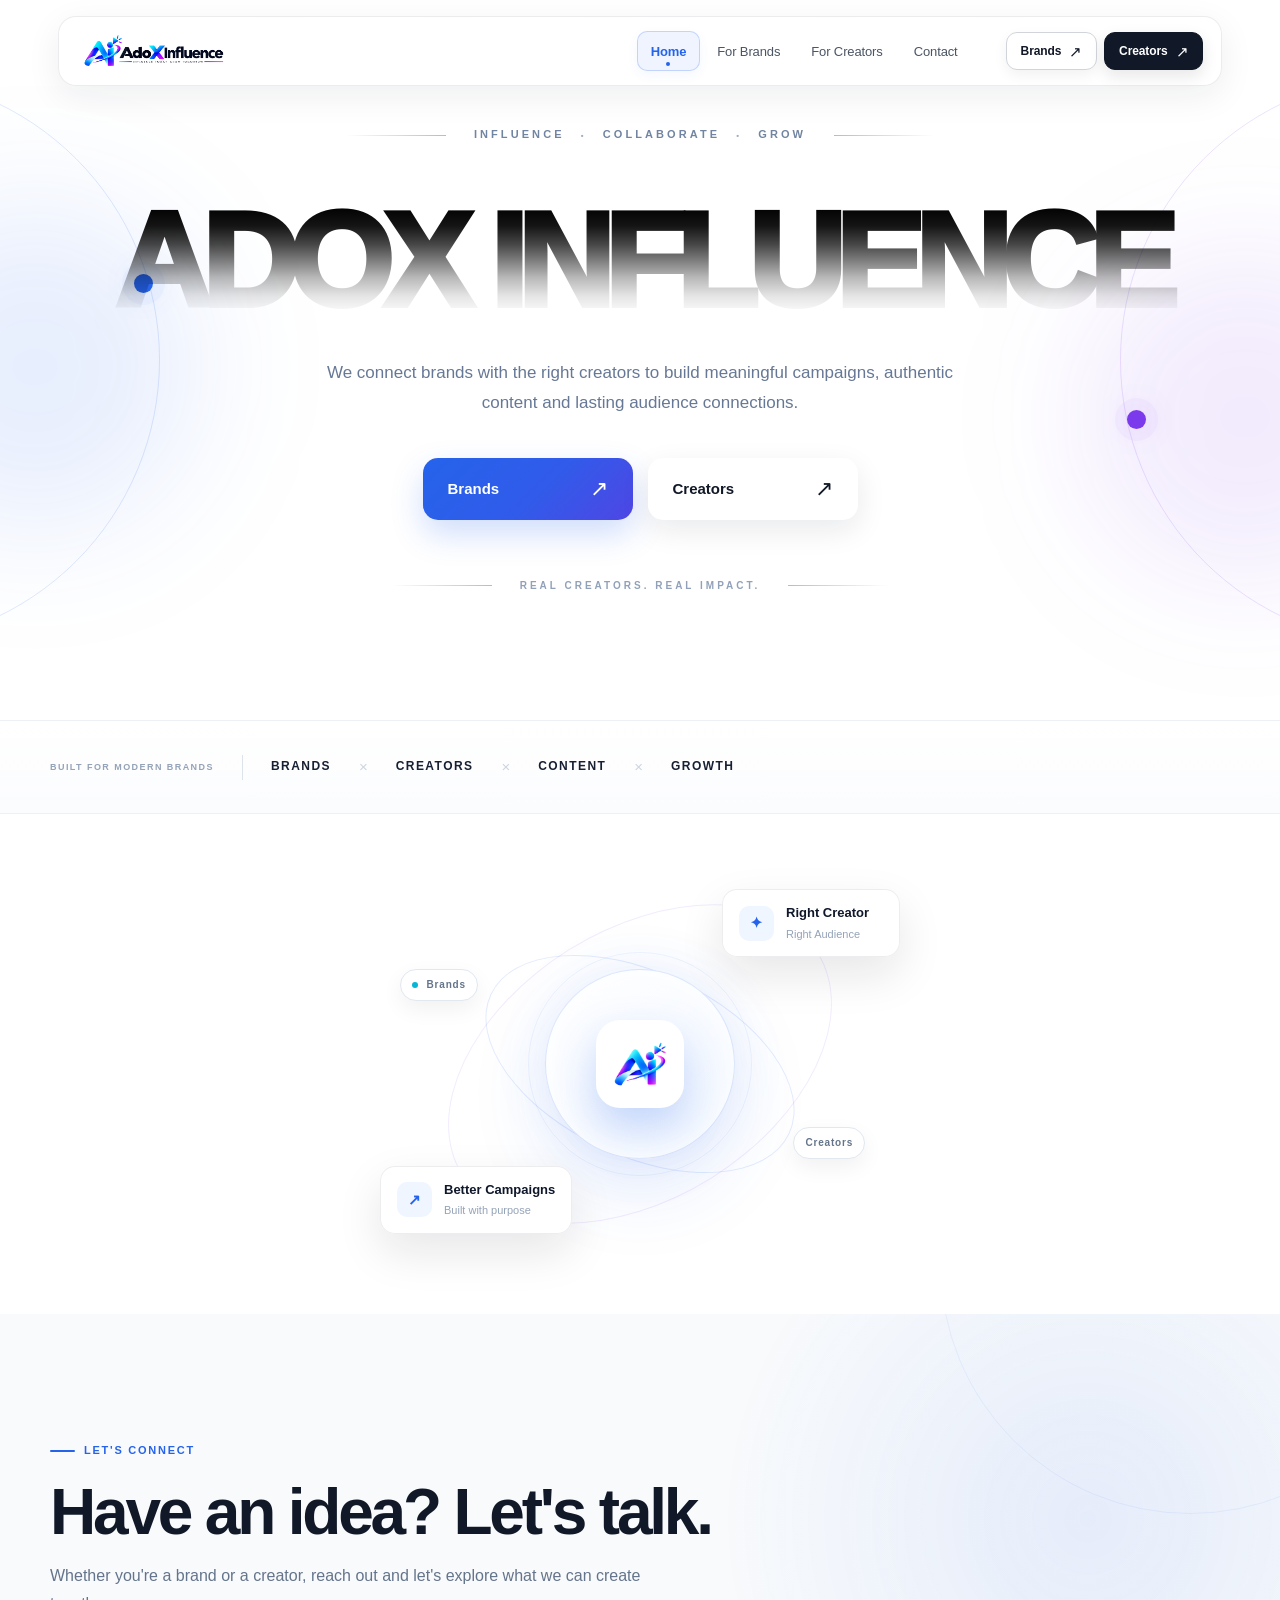
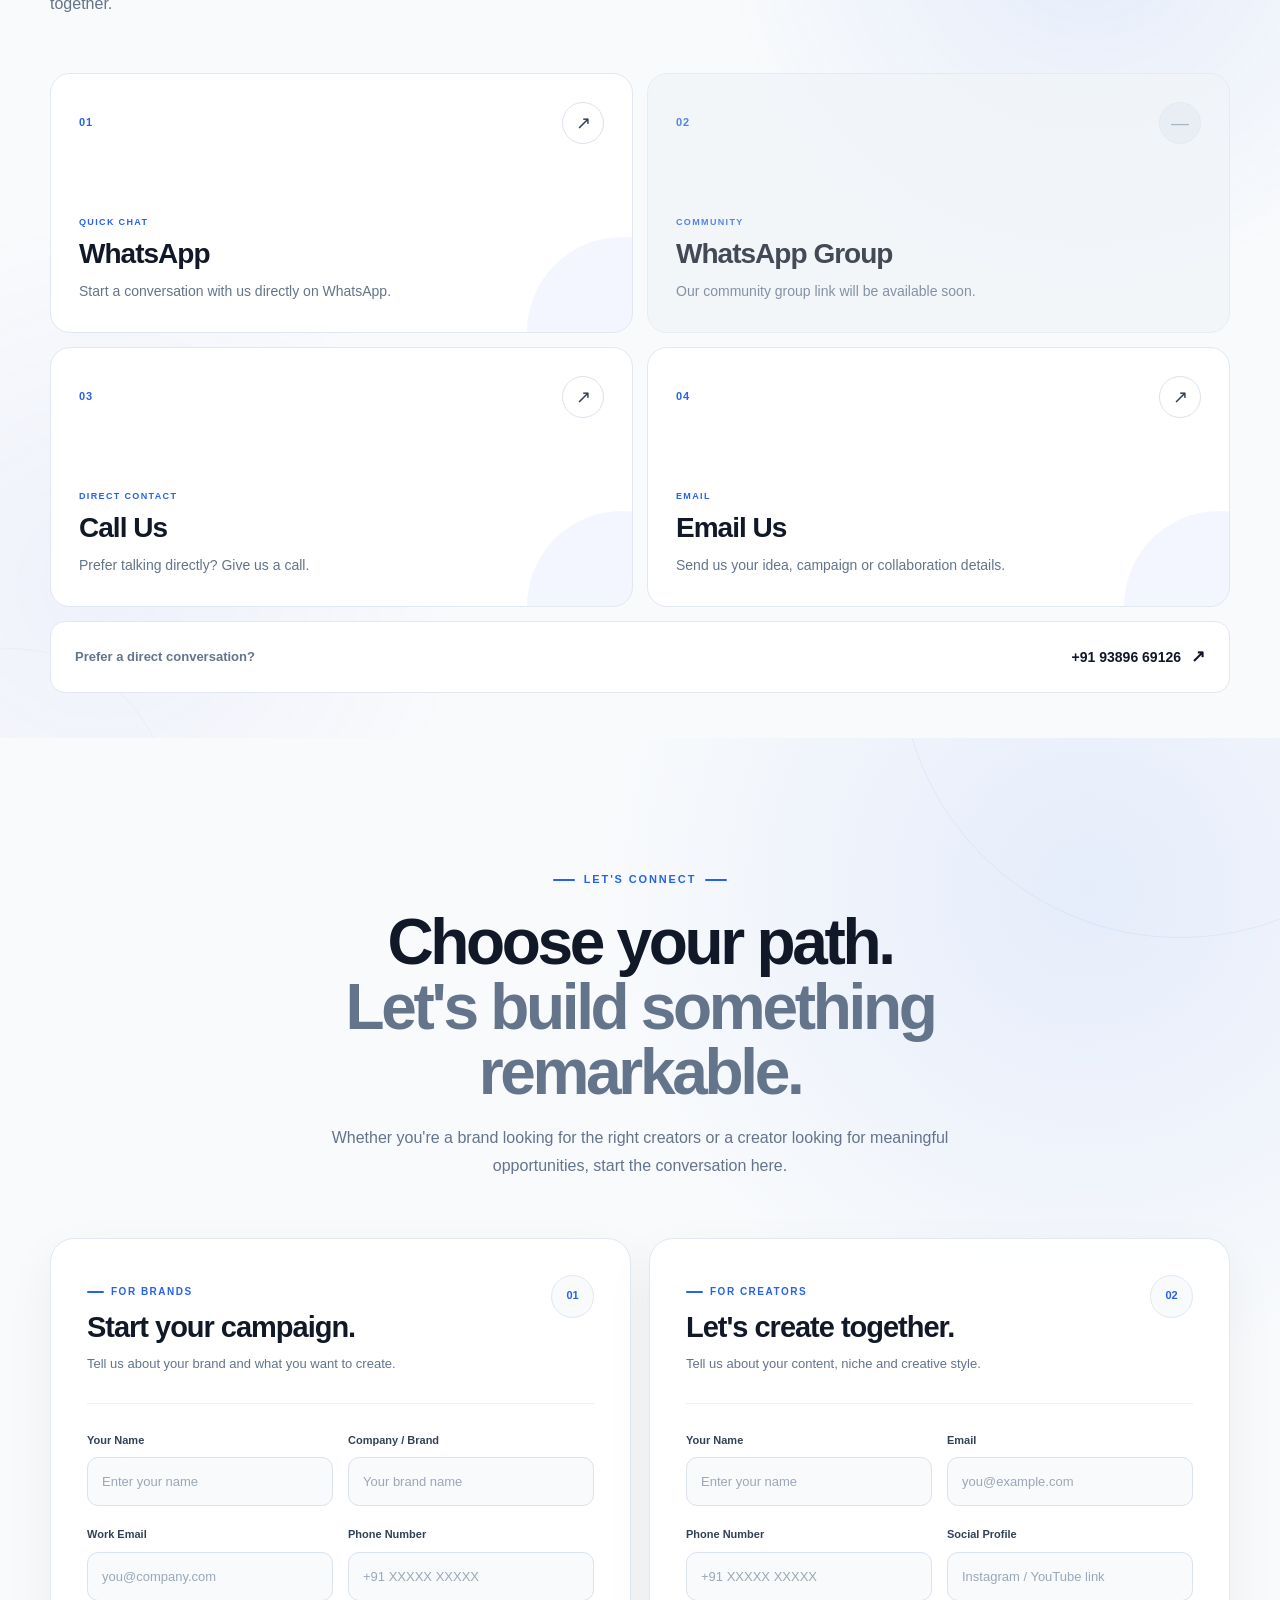
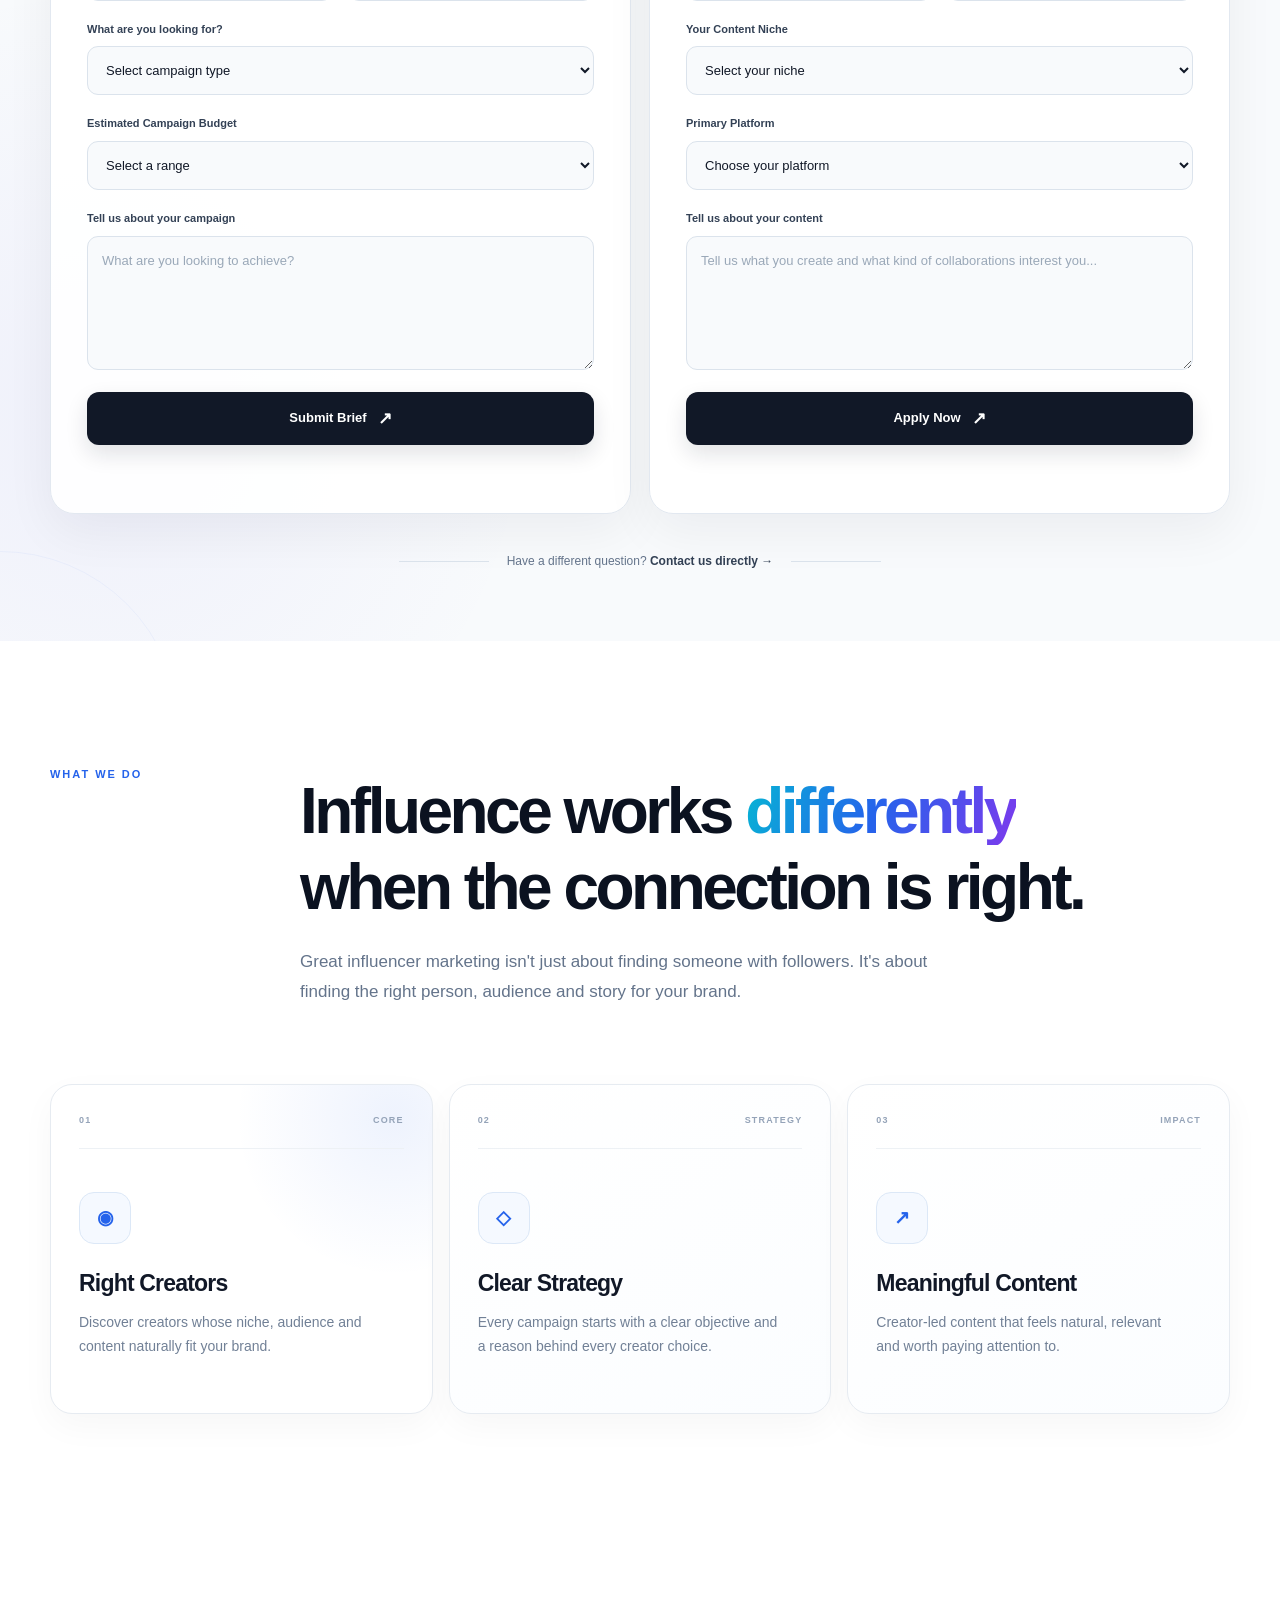
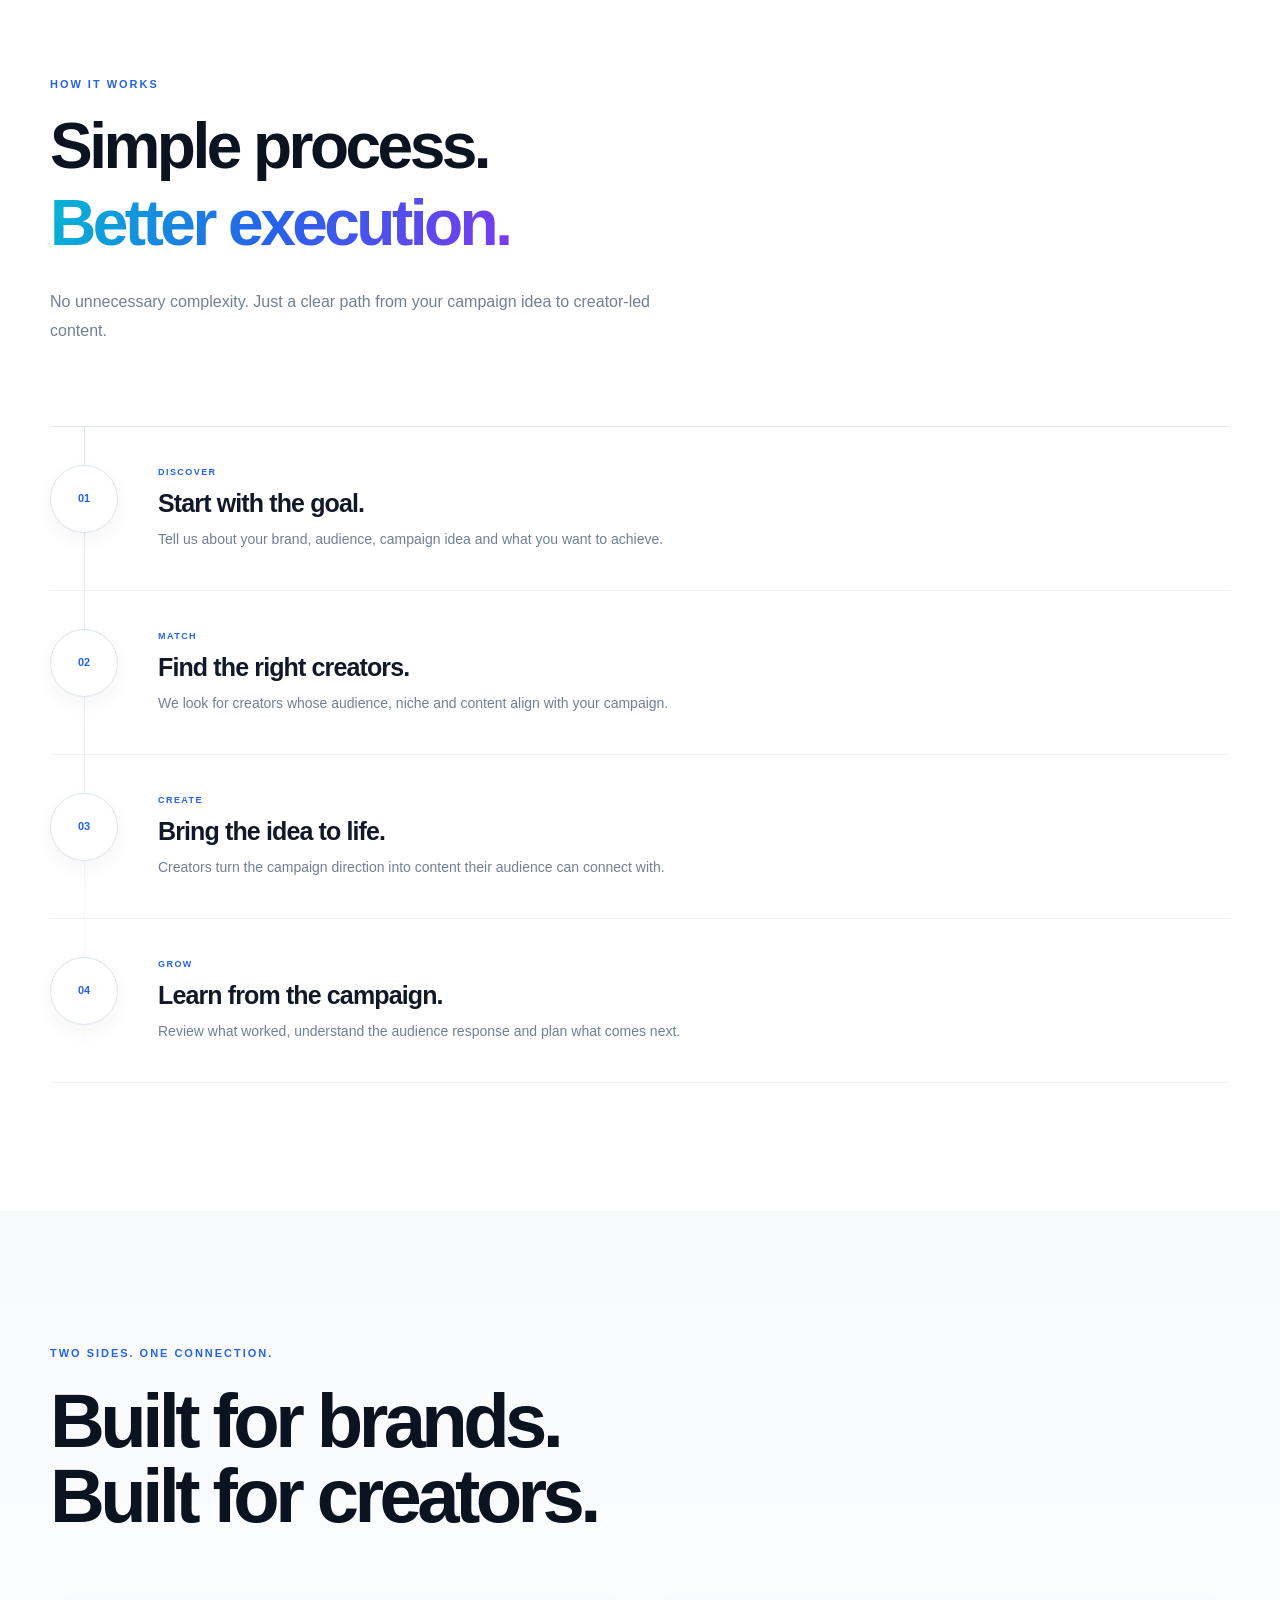
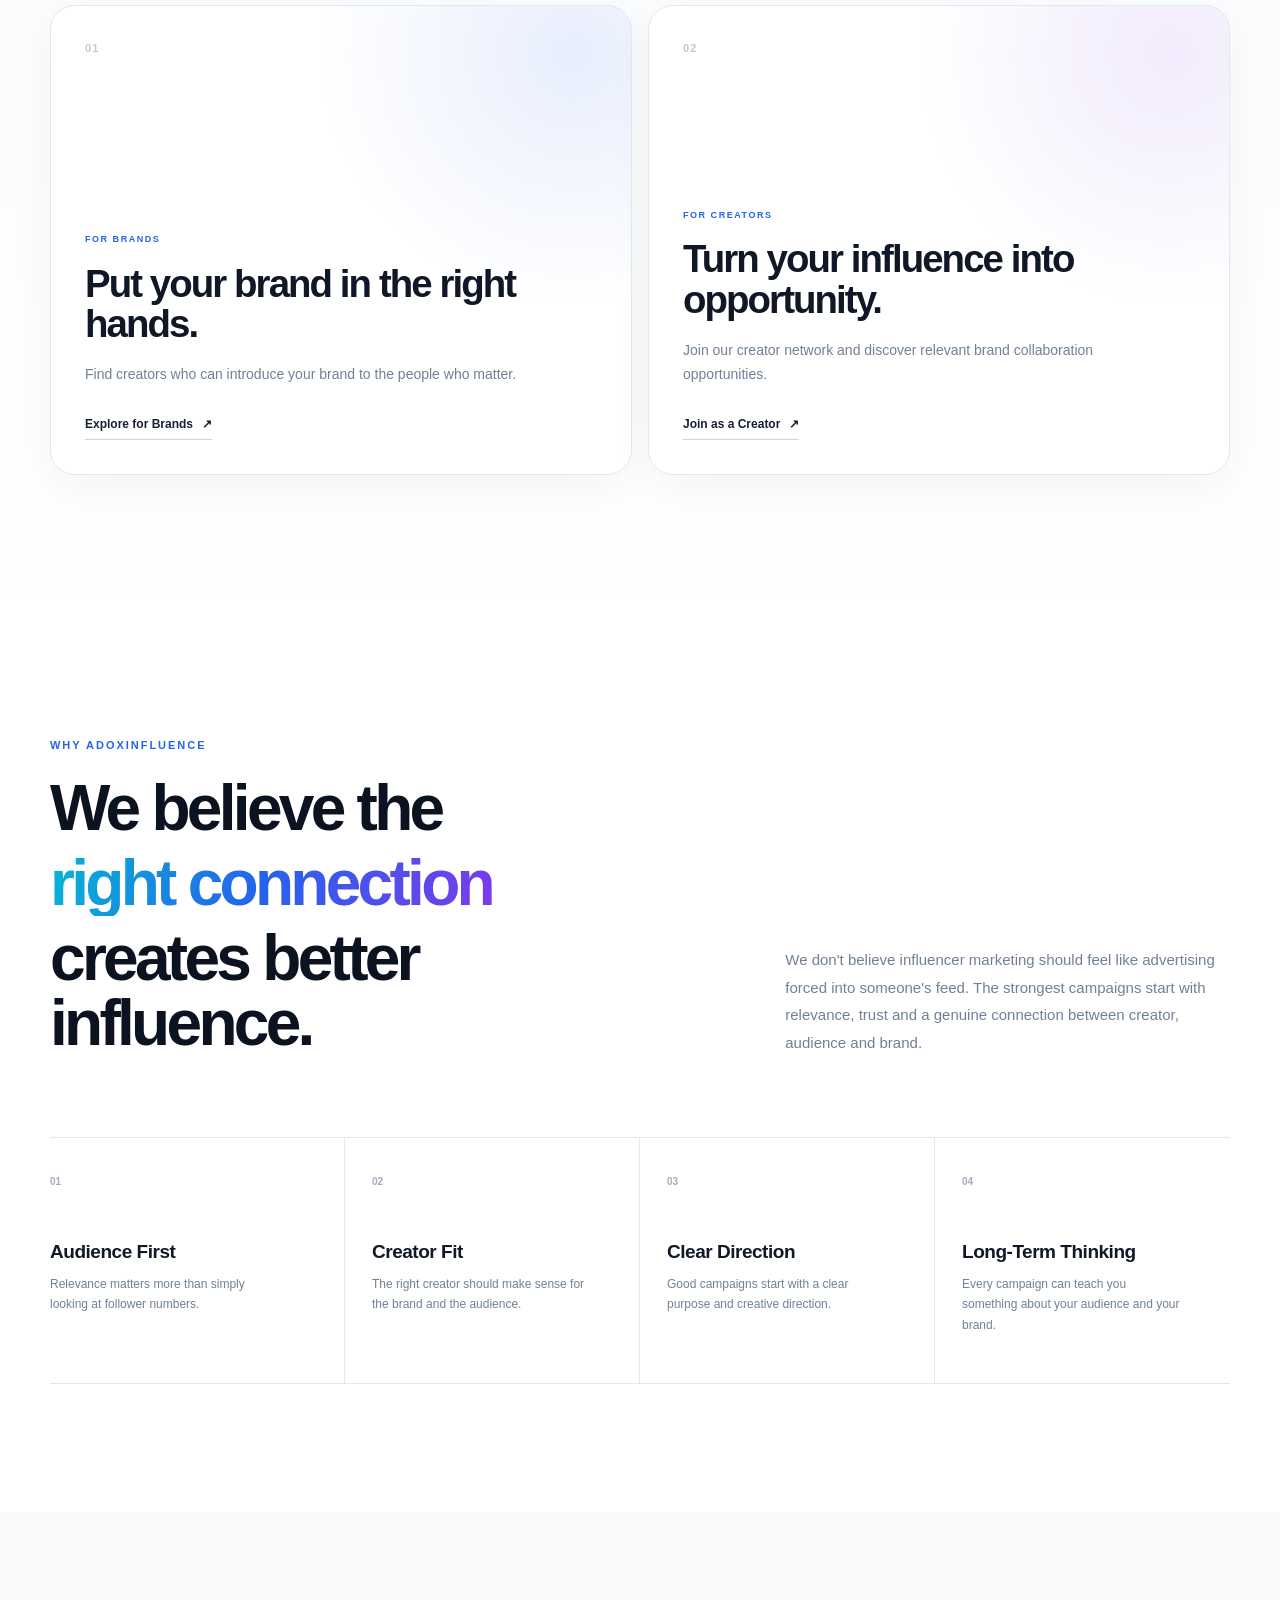
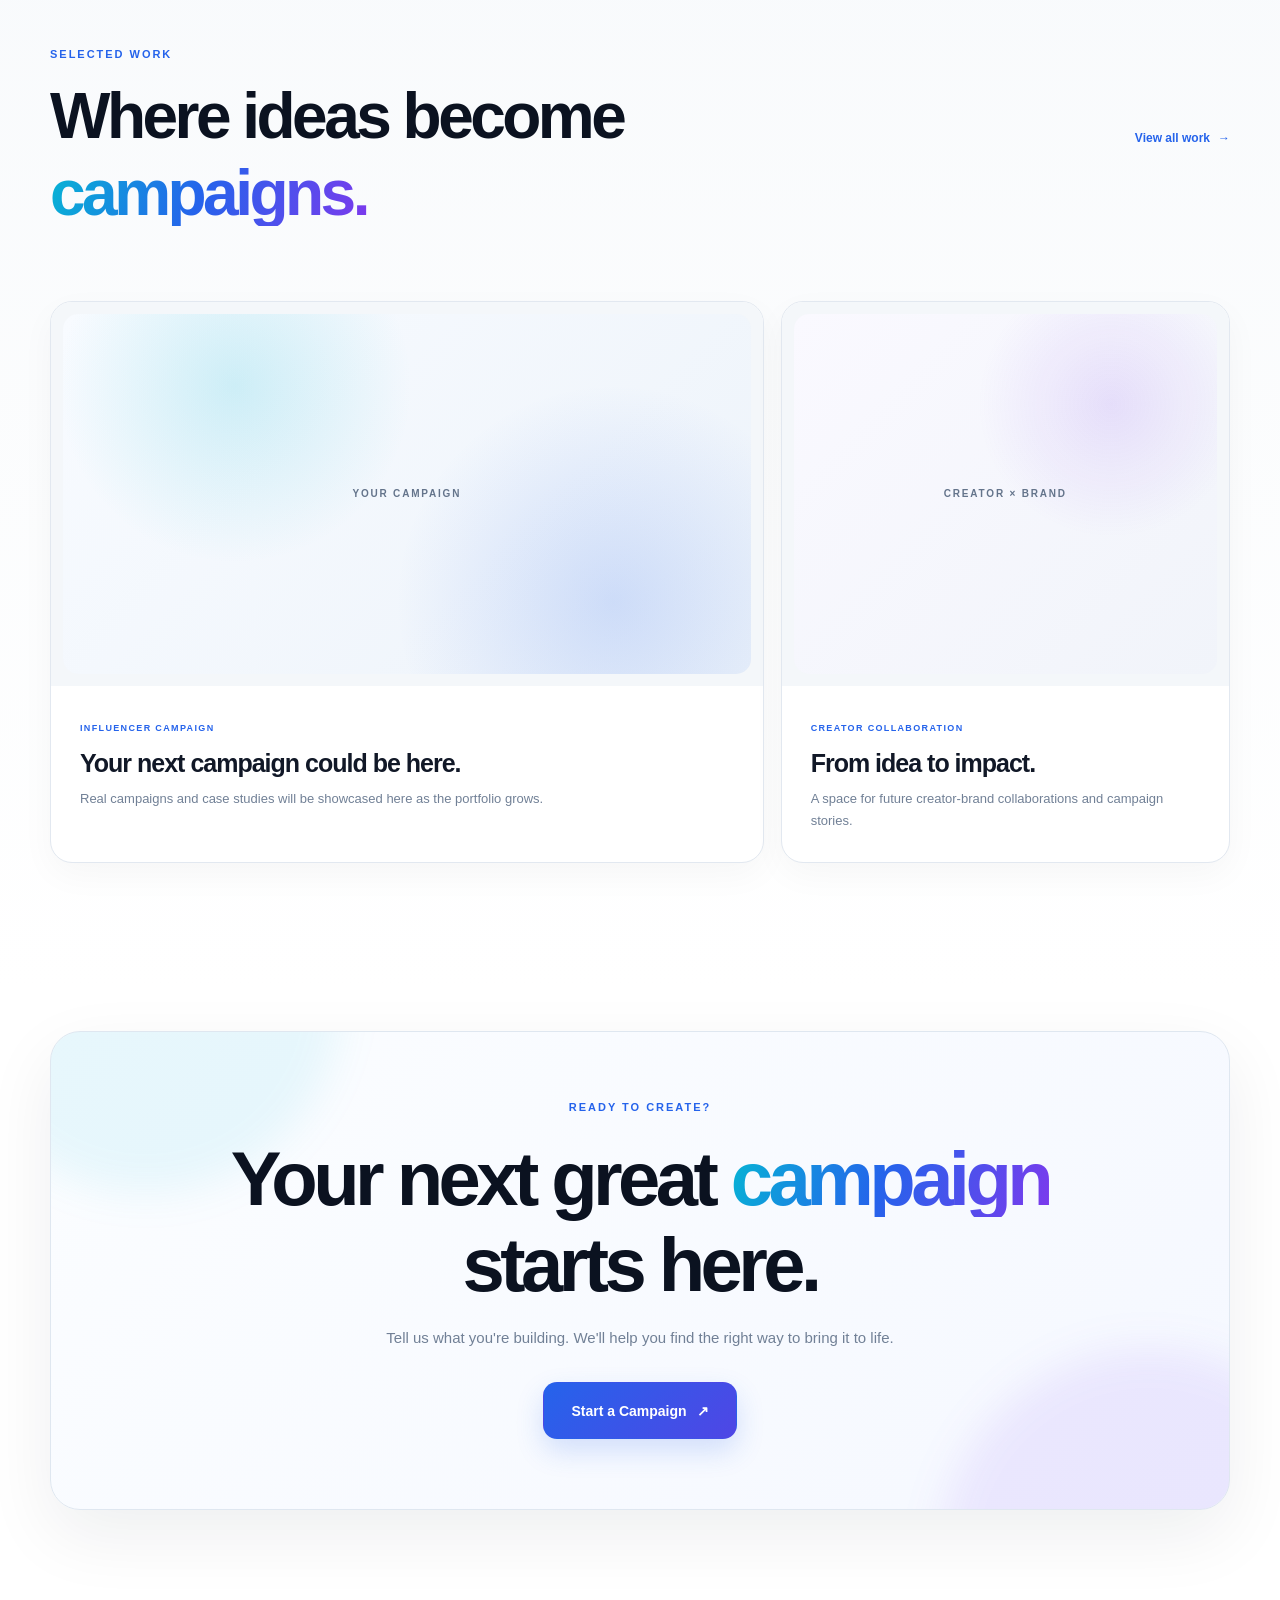
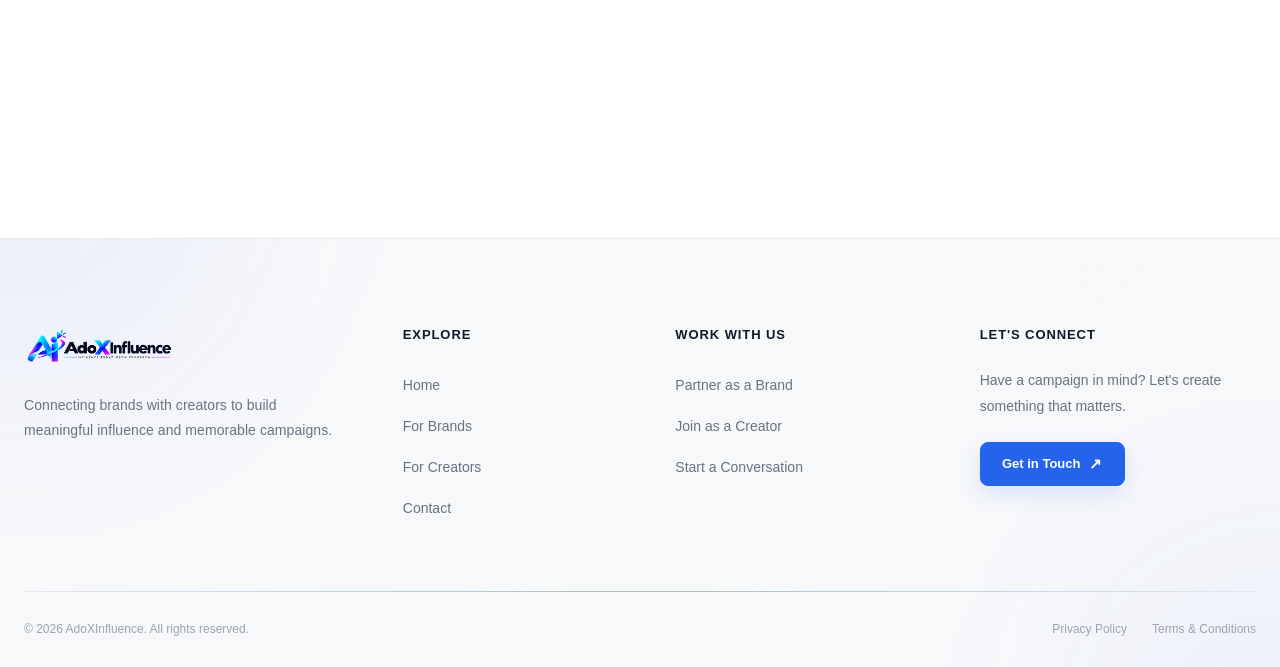
==== commit 7225252a: "Fix header navigation paths" ====
--- a/index.html
+++ b/index.html
@@ -227,7 +227,7 @@
         </div>
 
         </section>
-        -->
+        
 
 
 
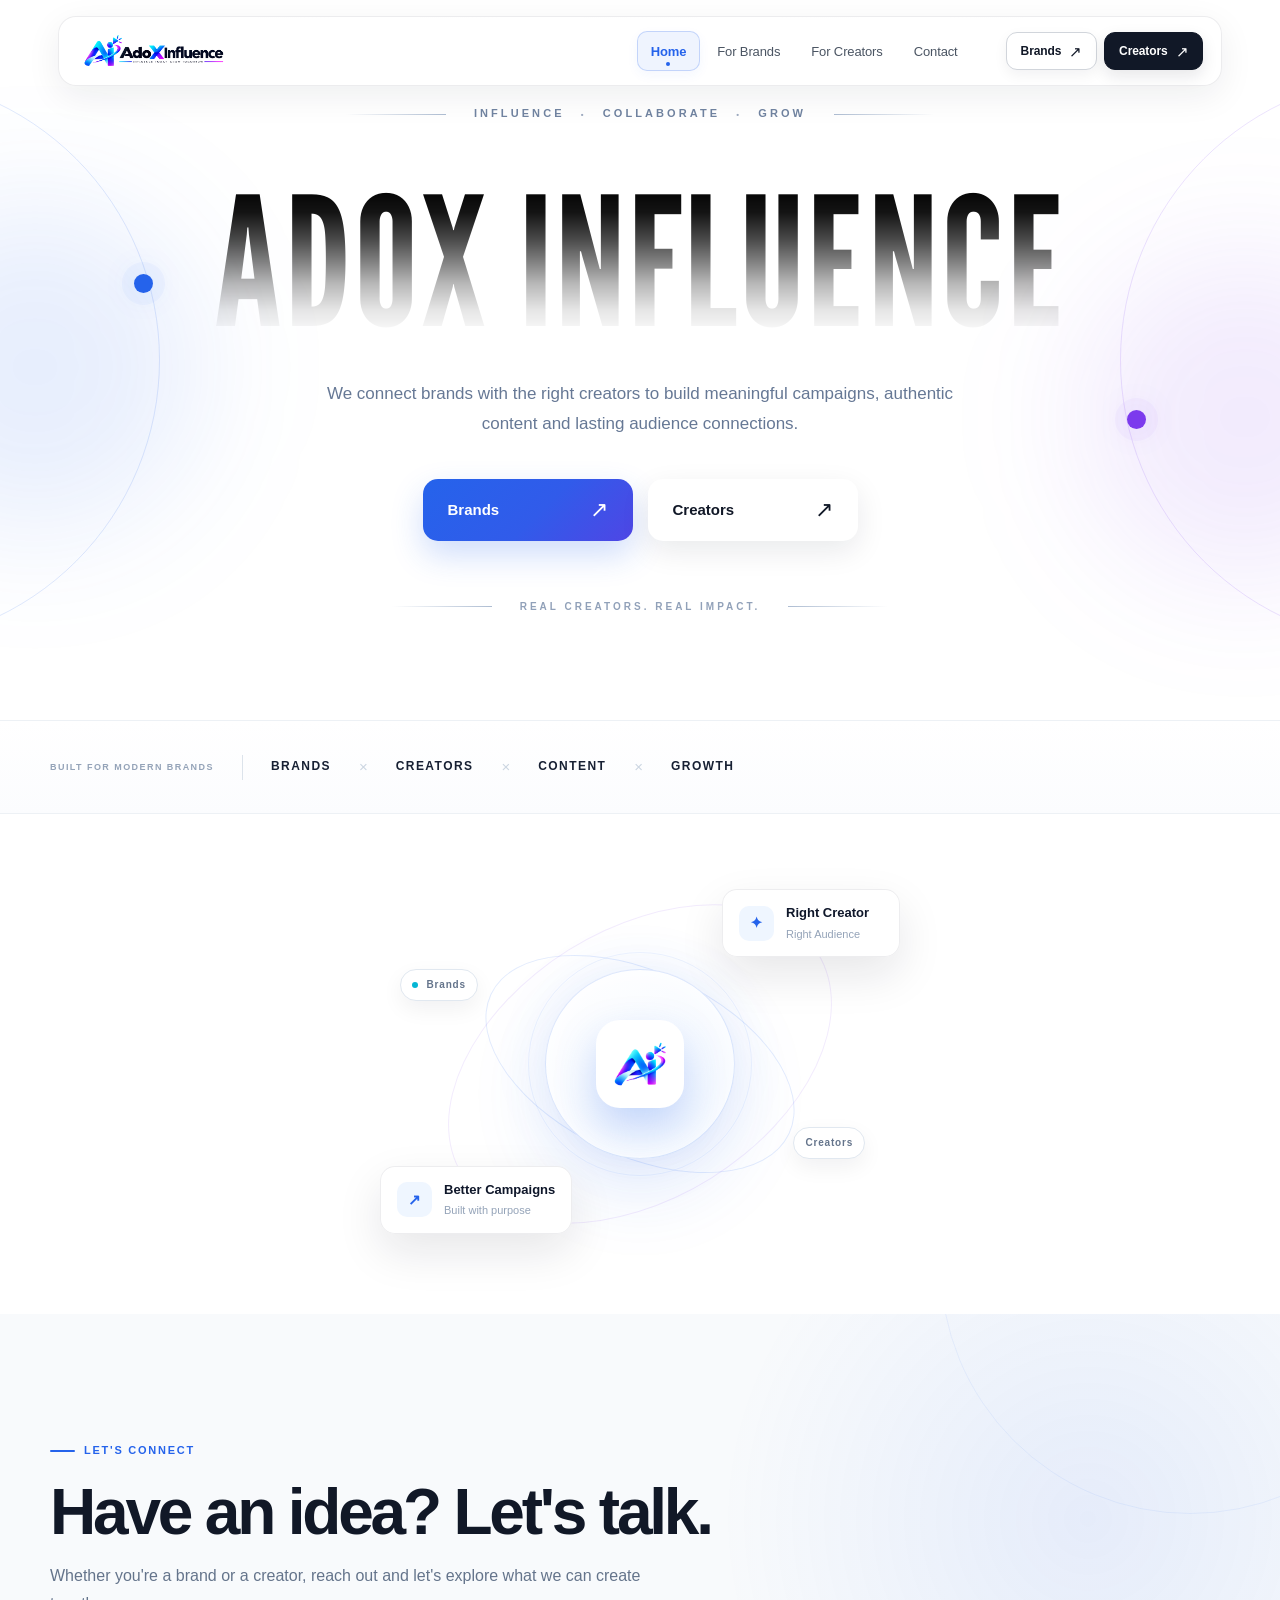
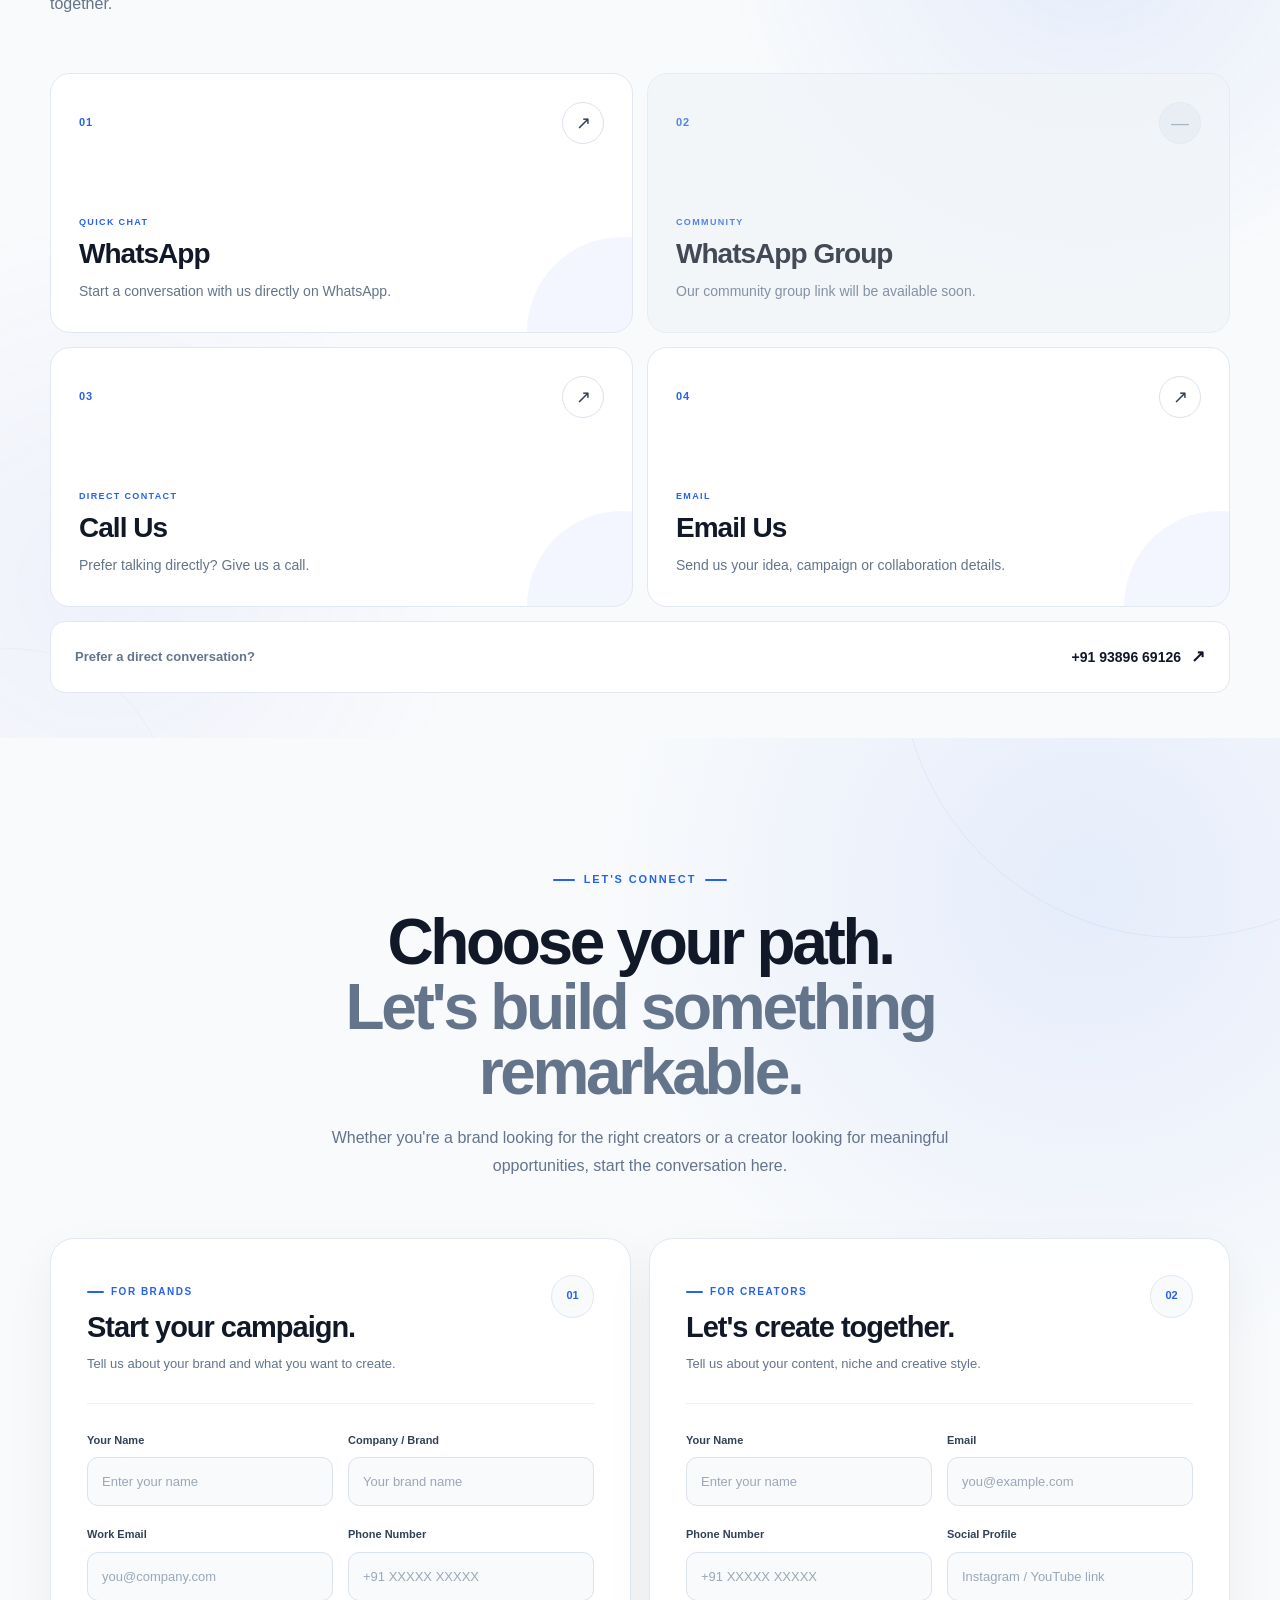
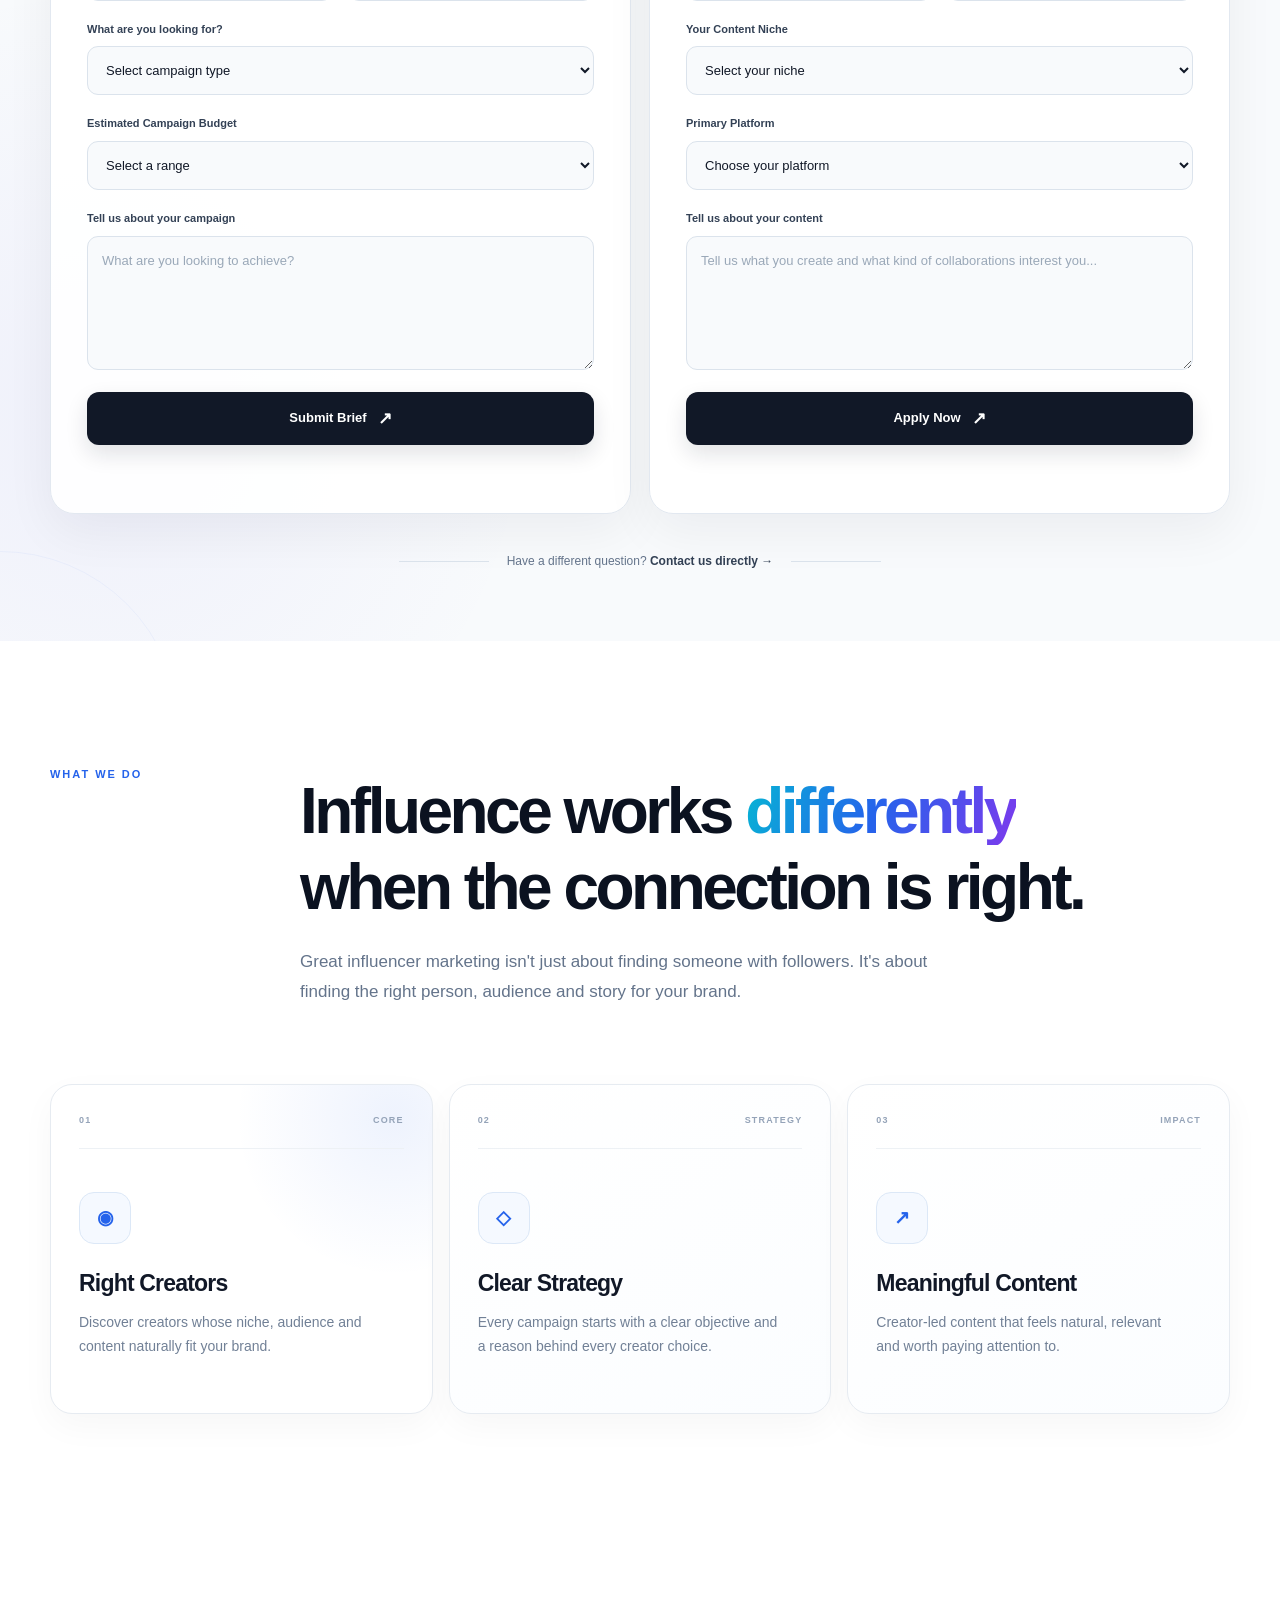
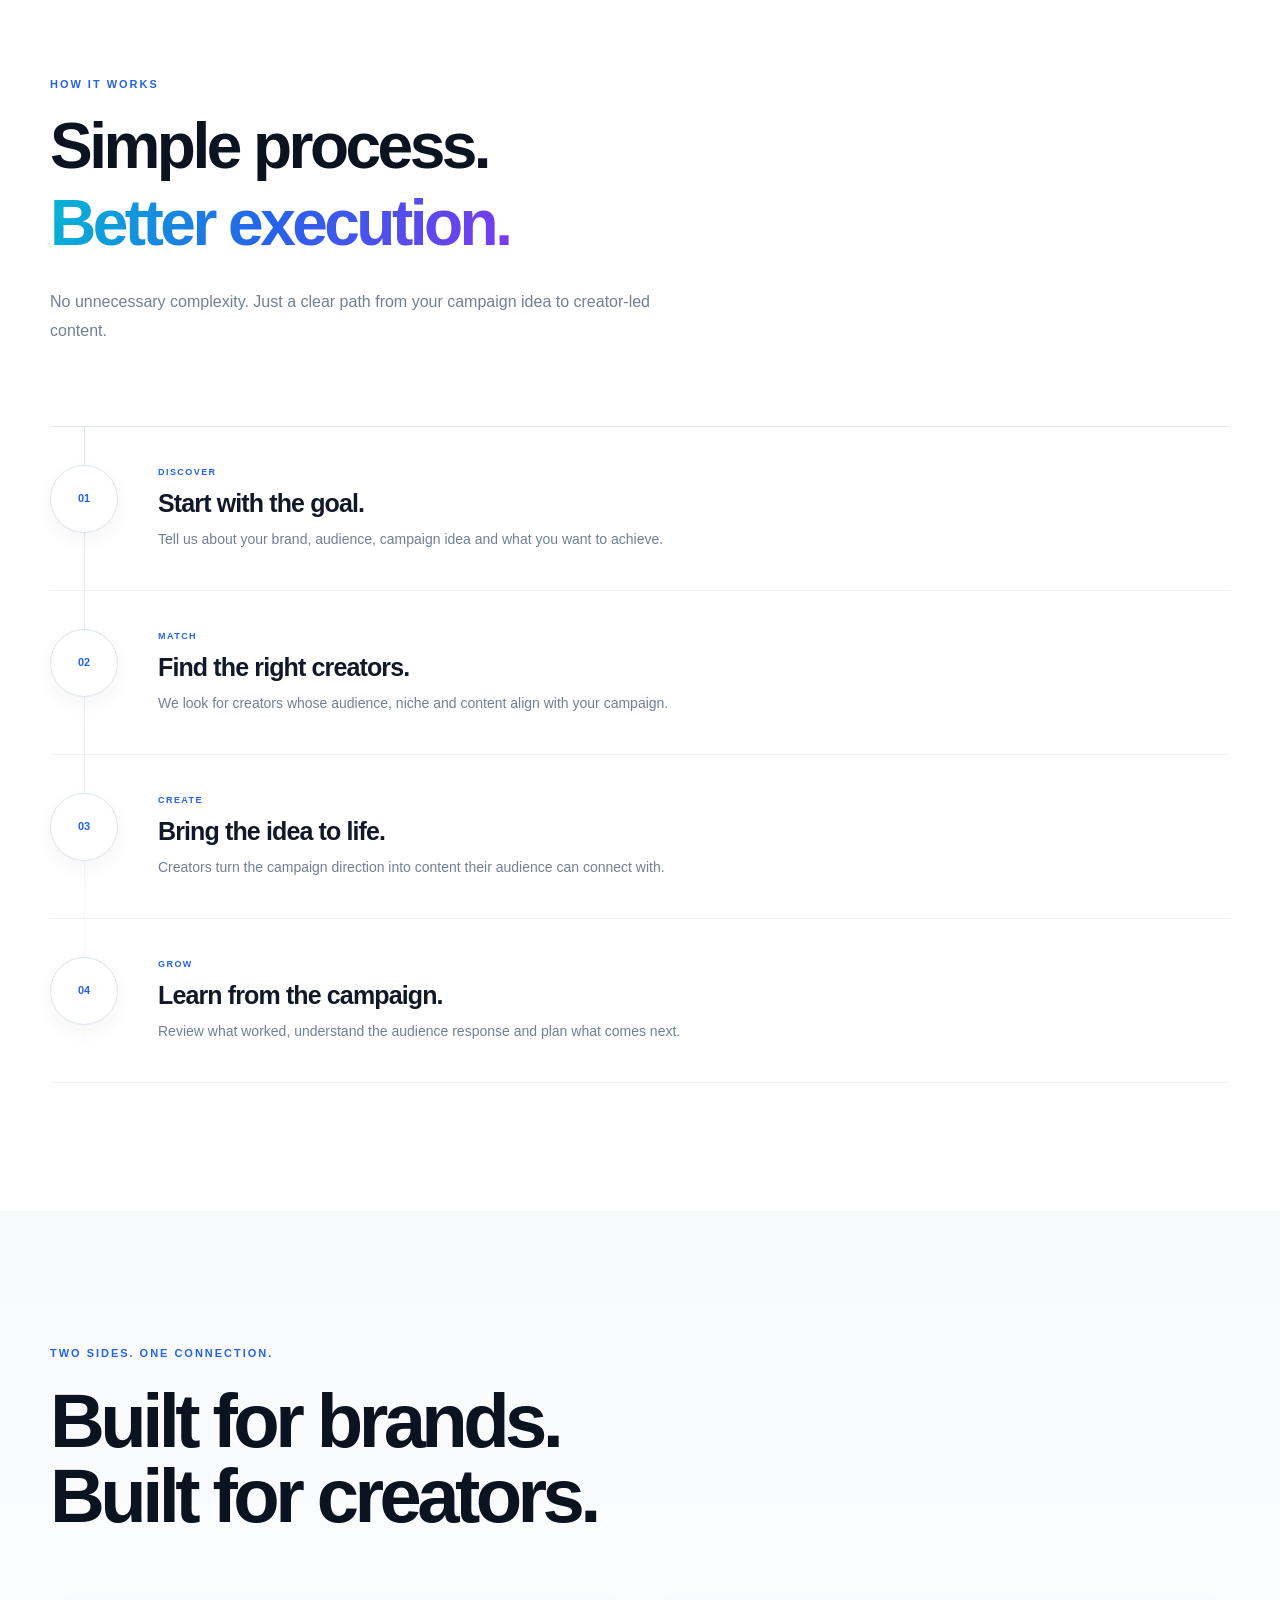
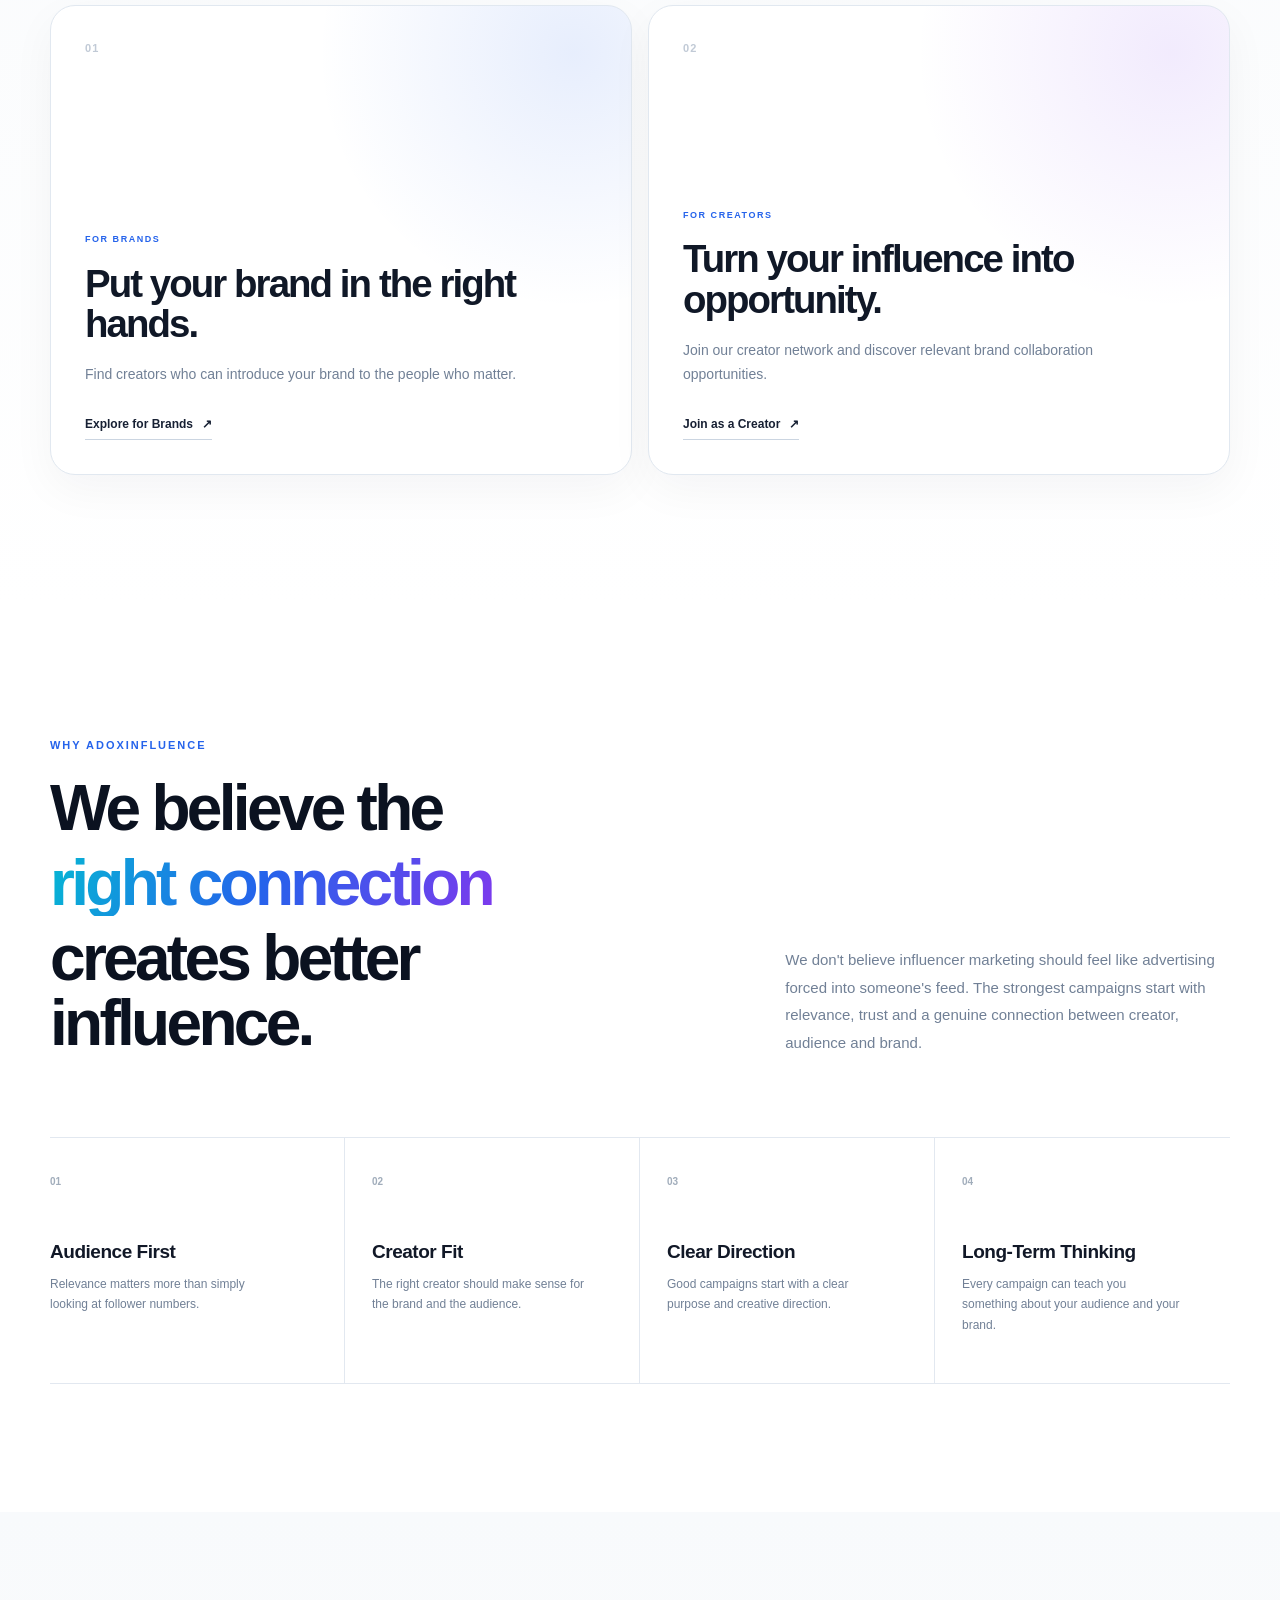
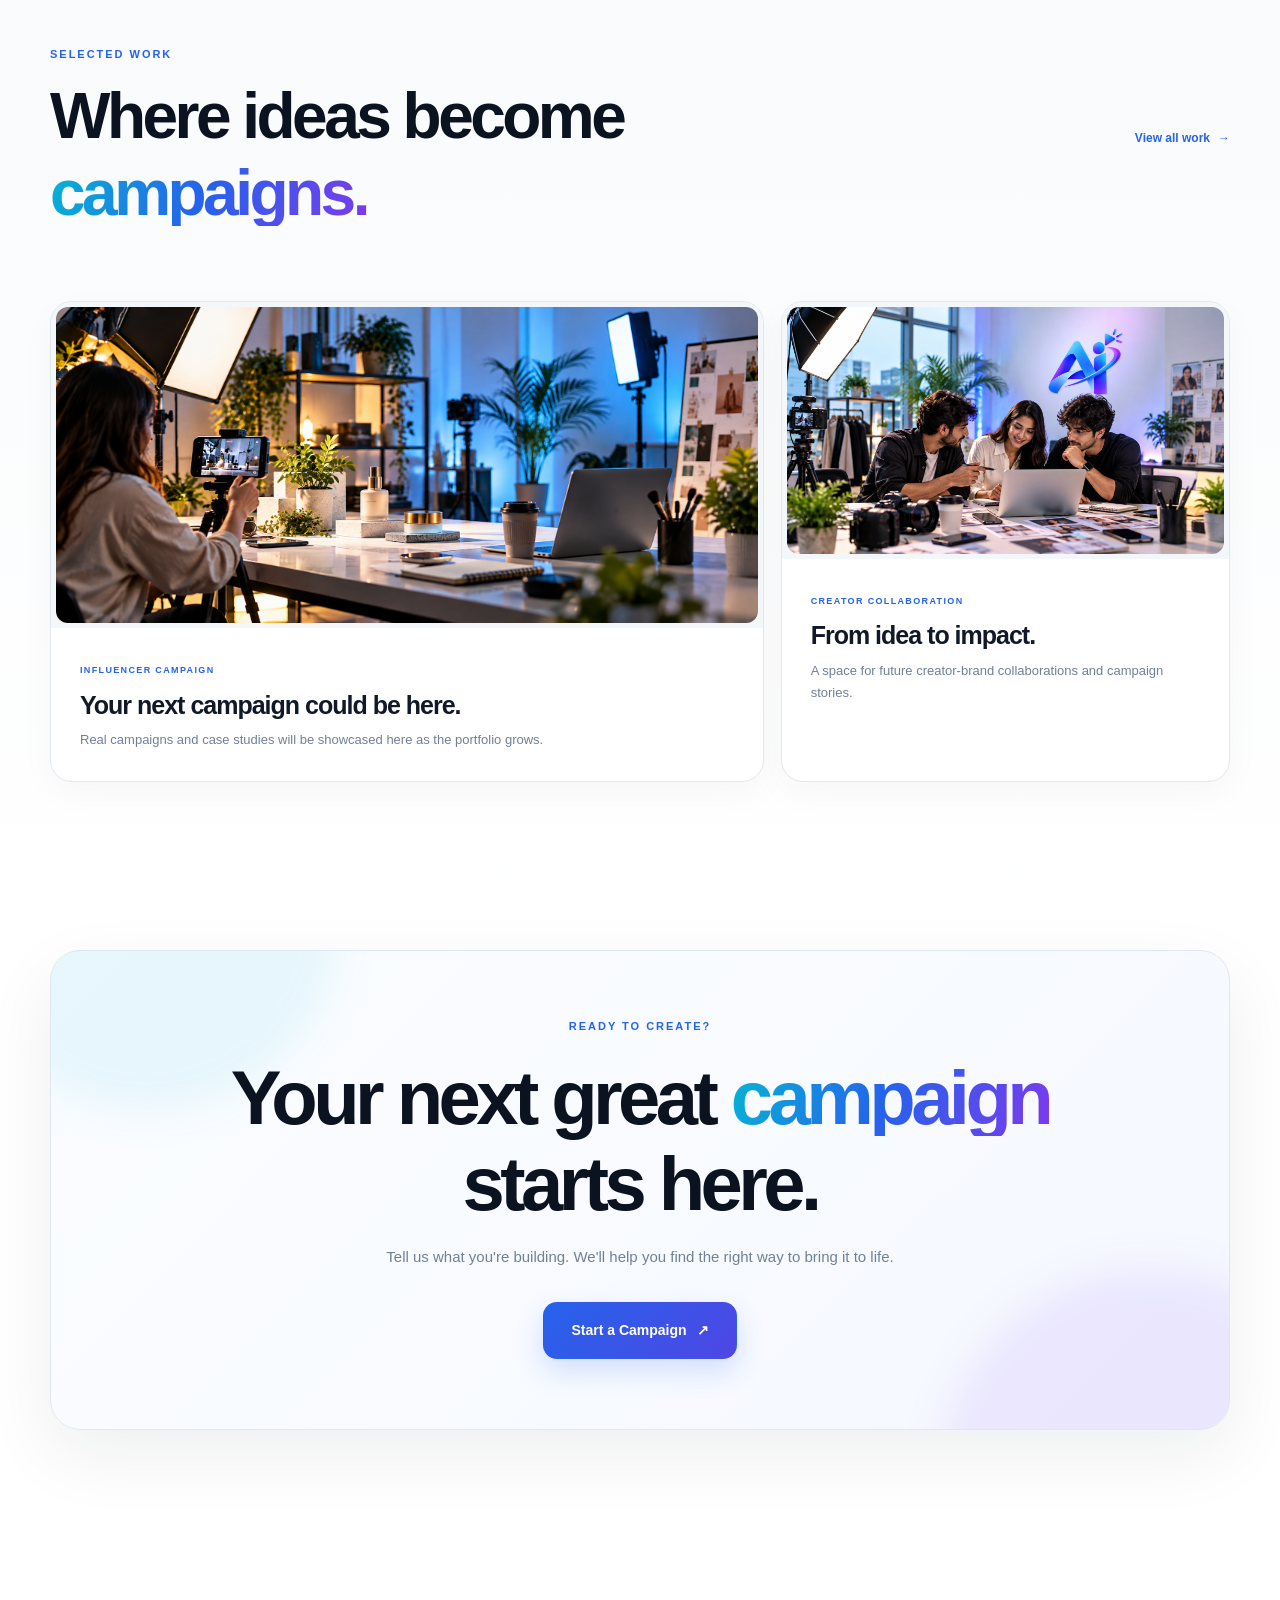
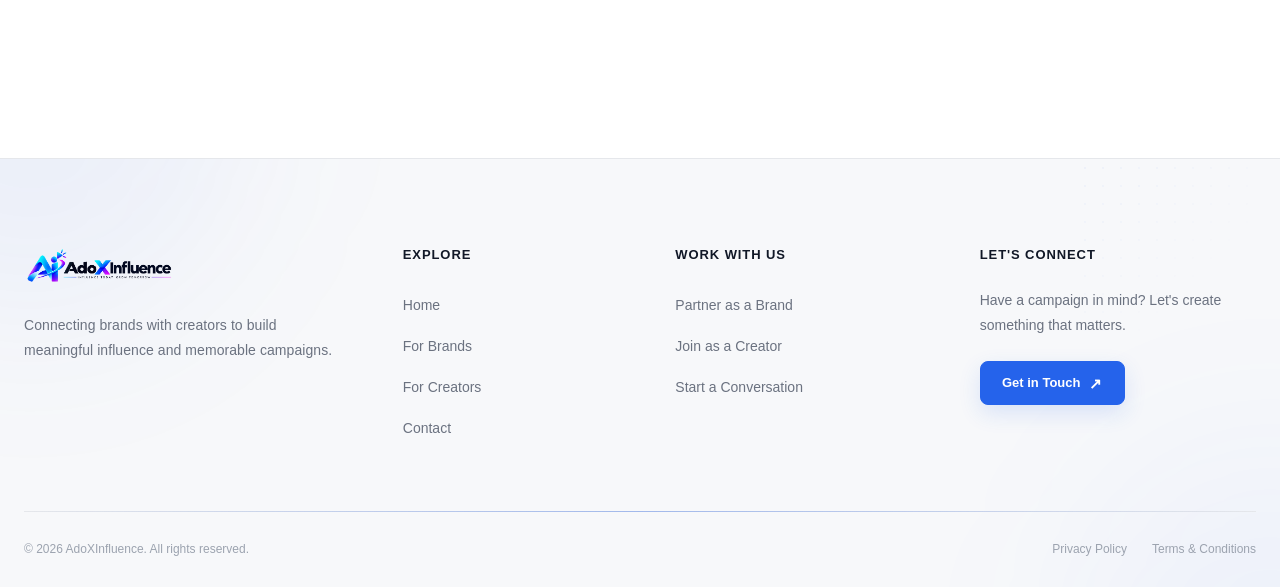
==== commit 874c2547: "Fix work baground img" ====
--- a/index.html
+++ b/index.html
@@ -227,7 +227,7 @@
         </div>
 
         </section>
-        
+
 
 
 
@@ -1148,7 +1148,7 @@
         <!-- =====================================================
          SERVICES
     ====================================================== -->
-<!-- 
+        <!-- 
         <section class="section services-section">
 
             <div class="container">
@@ -1698,9 +1698,7 @@
                         <div class="work-image">
 
                             <div class="work-image-placeholder">
-                                <span>
-                                    YOUR CAMPAIGN
-                                </span>
+                                <img src="assets/images/work-image-placeholder.png" alt="">
                             </div>
 
                         </div>
@@ -1733,9 +1731,7 @@
                         <div class="work-image">
 
                             <div class="work-image-placeholder secondary">
-                                <span>
-                                    CREATOR × BRAND
-                                </span>
+                               <img src="assets/images/work-image-placeholder secondary.png" alt="">
                             </div>
 
                         </div>
--- a/css/style.css
+++ b/css/style.css
@@ -2,7 +2,8 @@
    AdoXInfluence — PREMIUM MAIN STYLESHEET
    Theme: Clean / Light / Premium / Modern Agency
 ========================================================= */
-
+@import url('https://fonts.googleapis.com/css2?family=Oswald:wght@400;500;600;700&display=swap');
+@import url('https://fonts.googleapis.com/css2?family=League+Gothic&display=swap');
 
 /* =========================================================
    01. GLOBAL RESET
@@ -1151,20 +1152,17 @@
     margin: 62px 0 0;
 
     font-family:
-        Inter,
-        "Segoe UI",
-        Arial,
-        sans-serif;
+        "League Gothic", sans-serif;
 
     font-size: clamp(
-        70px,
-        10.5vw,
-        158px
+        130px,
+        14vw,
+        200px
     );
 
-    line-height: 0.82;
-
-    letter-spacing: -0.075em;
+    line-height: 0.85;
+
+    letter-spacing: 2px;
 
     font-weight: 950;
 
@@ -4636,18 +4634,16 @@
 }
 
 .work-image {
-    padding: 12px;
+    padding: 5px;
 
     background: #f4f7fa;
 }
 
 .work-image-placeholder {
-    min-height: 360px;
-
+  
     display: grid;
     place-items: center;
-
-    border-radius: 15px;
+border-radius: 12px;
 
     background:
         radial-gradient(
@@ -4672,10 +4668,19 @@
     font-weight: 850;
 
     letter-spacing: 0.18em;
+     width: 100%;
+  
+    overflow: hidden;
+  
+}
+.work-image-placeholder img {
+    width: 100%;
+    height: 100%;
+    object-fit: contain;
 }
 
 .work-image-placeholder.secondary {
-    min-height: 360px;
+   
 
     background:
         radial-gradient(
@@ -4752,10 +4757,7 @@
         margin-top: 45px;
     }
 
-    .work-image-placeholder,
-    .work-image-placeholder.secondary {
-        min-height: 250px;
-    }
+  
 
     .work-details {
         padding: 22px;
